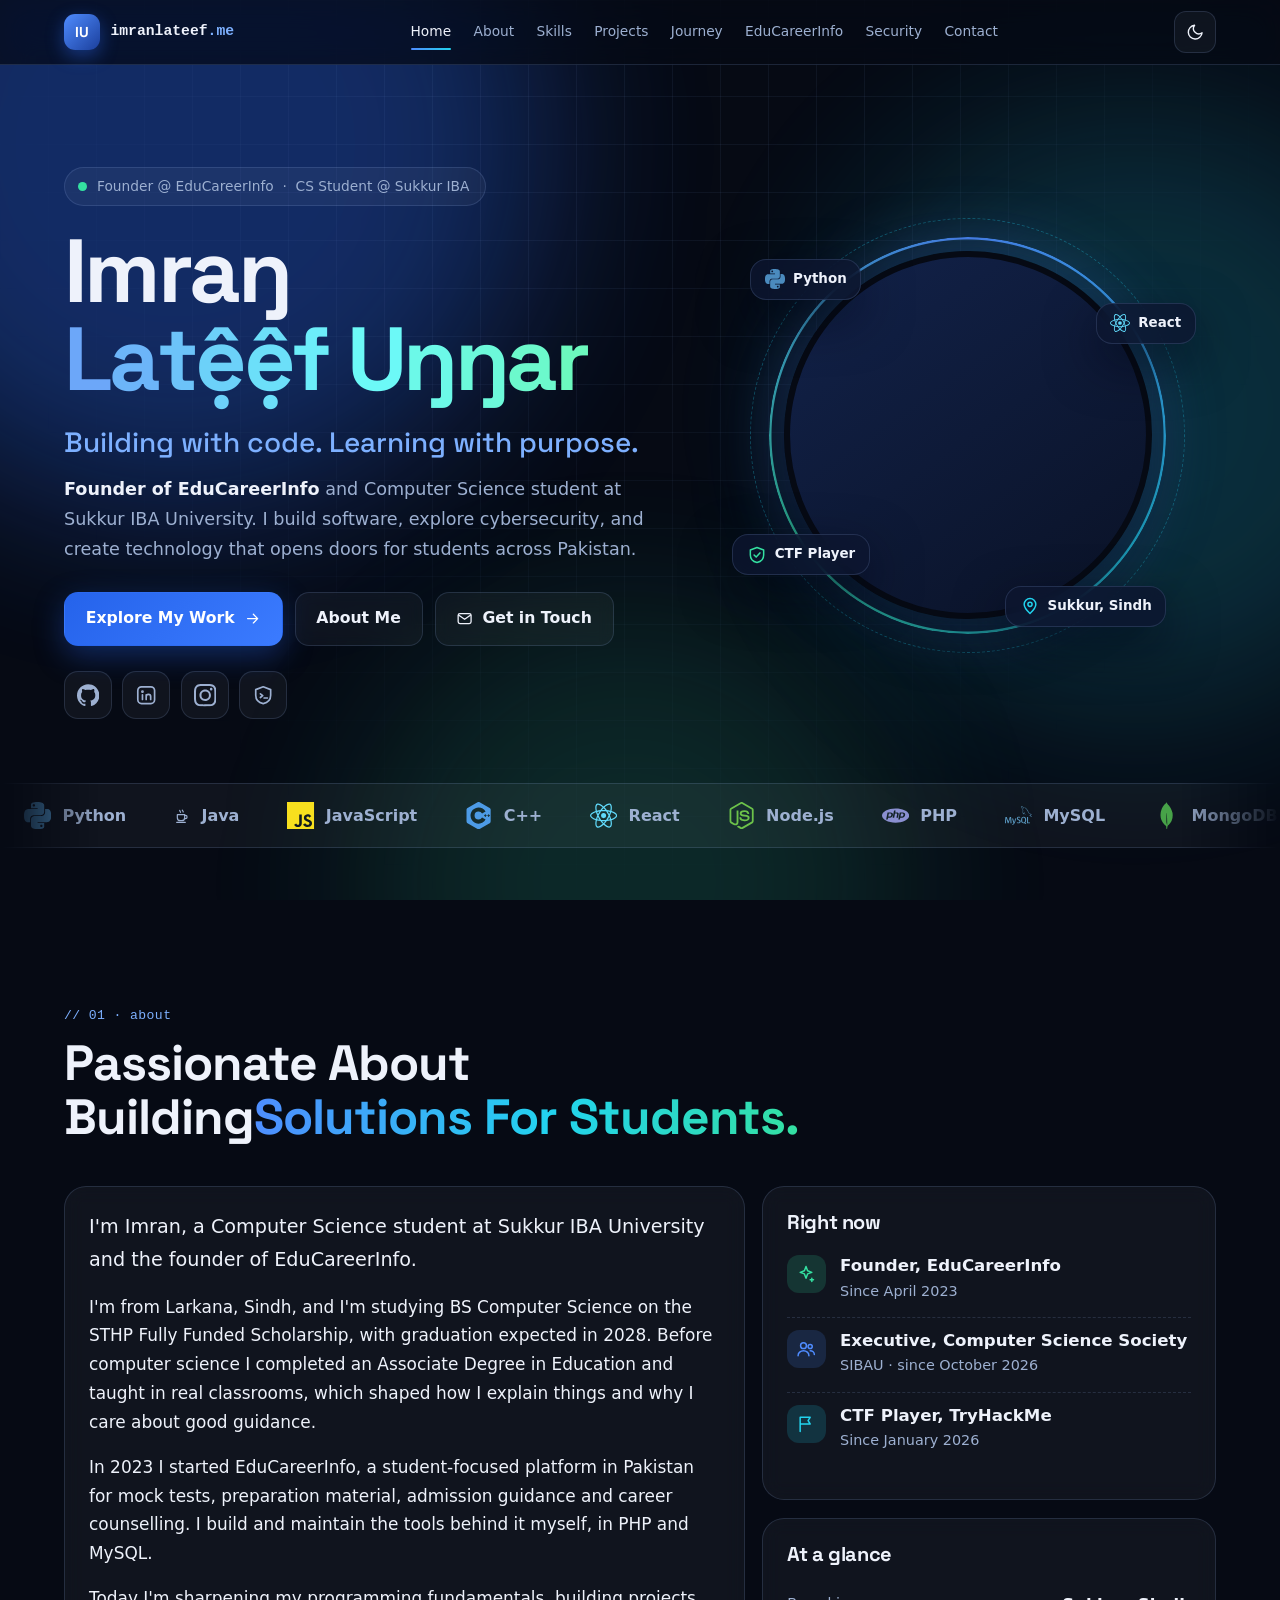
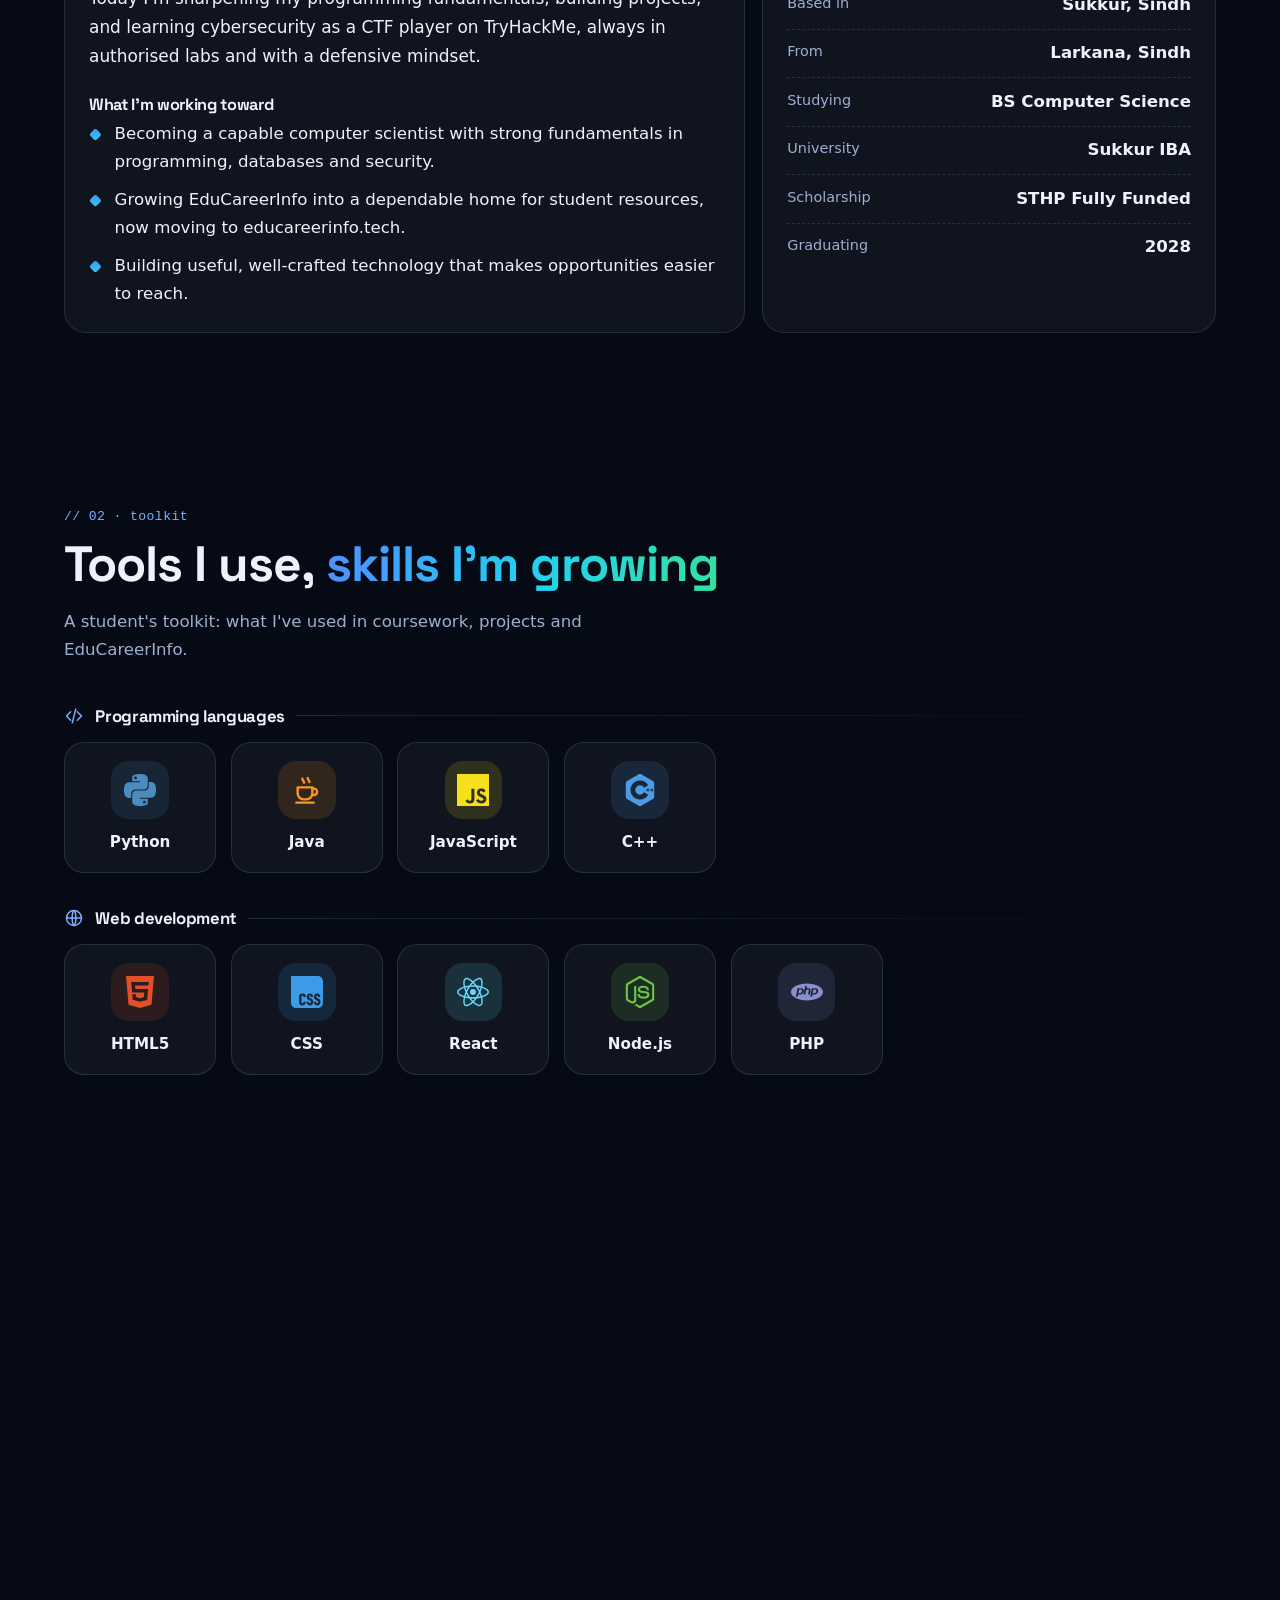
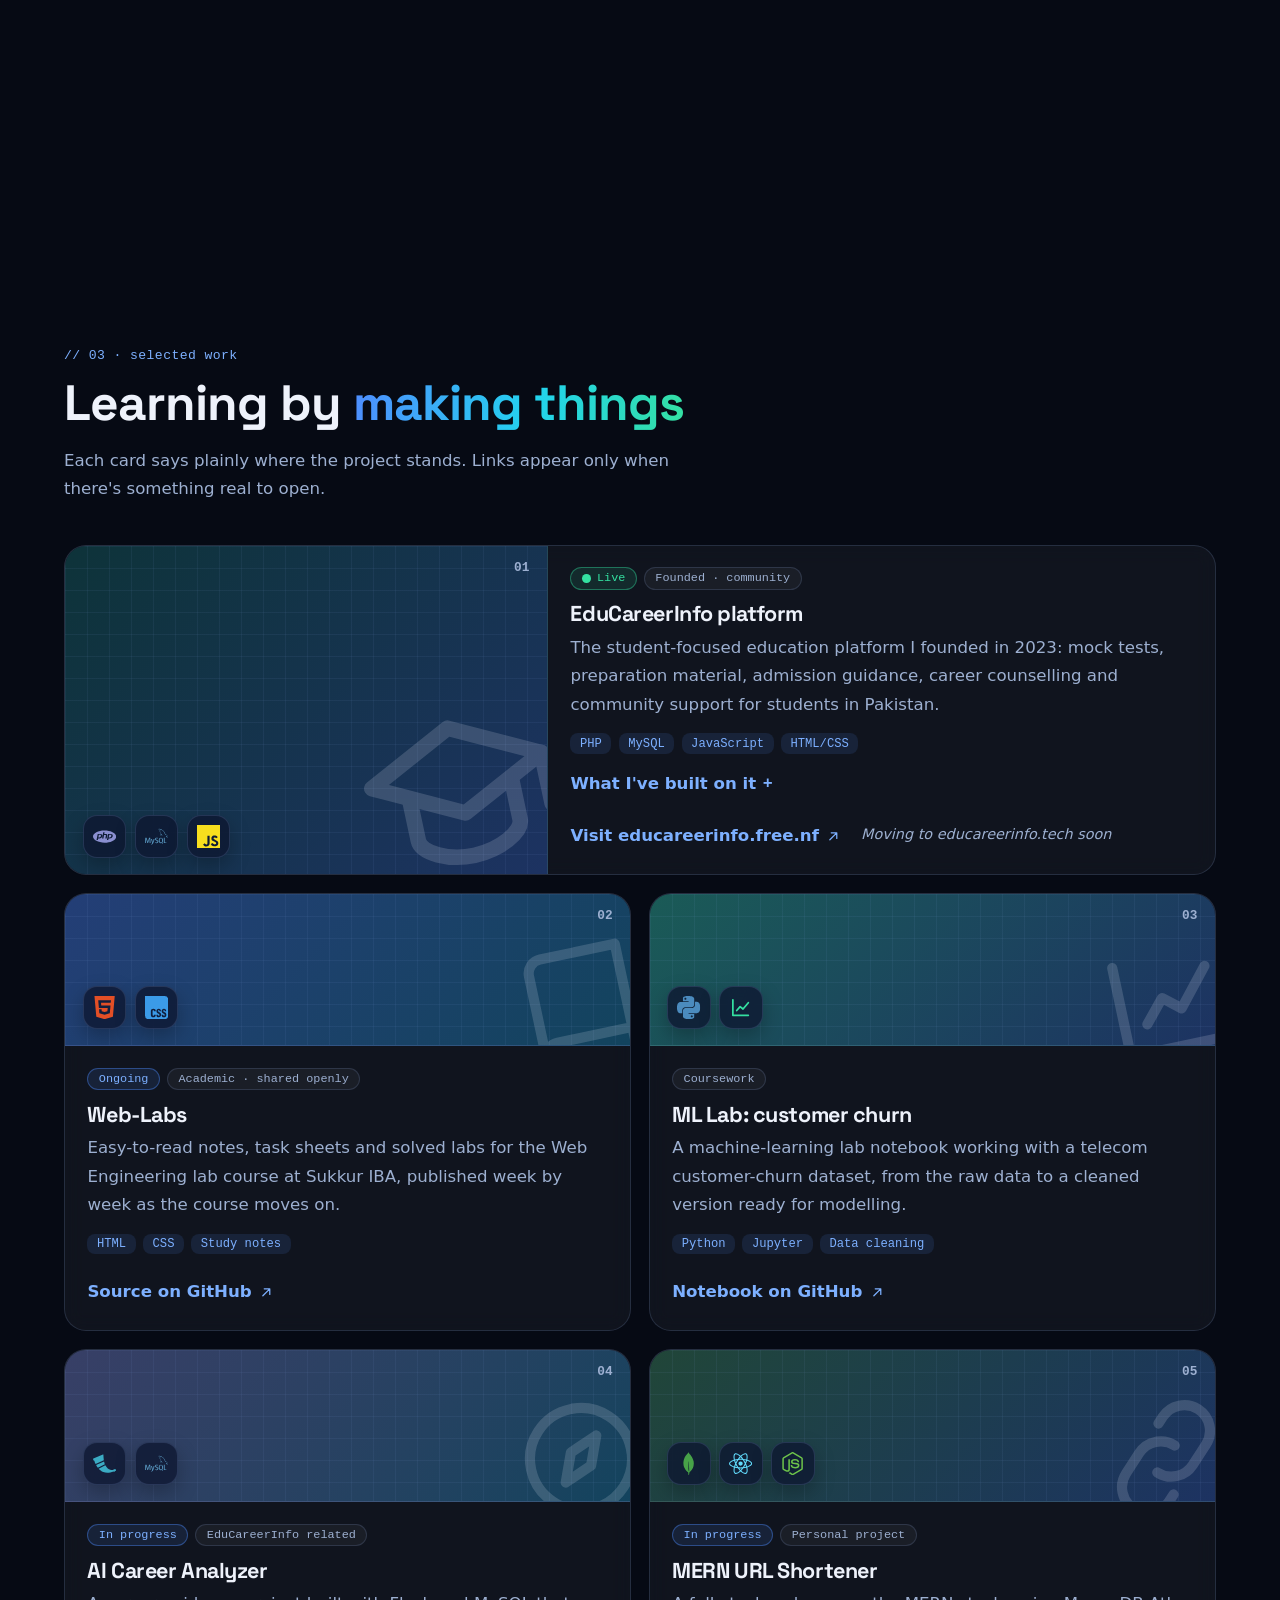
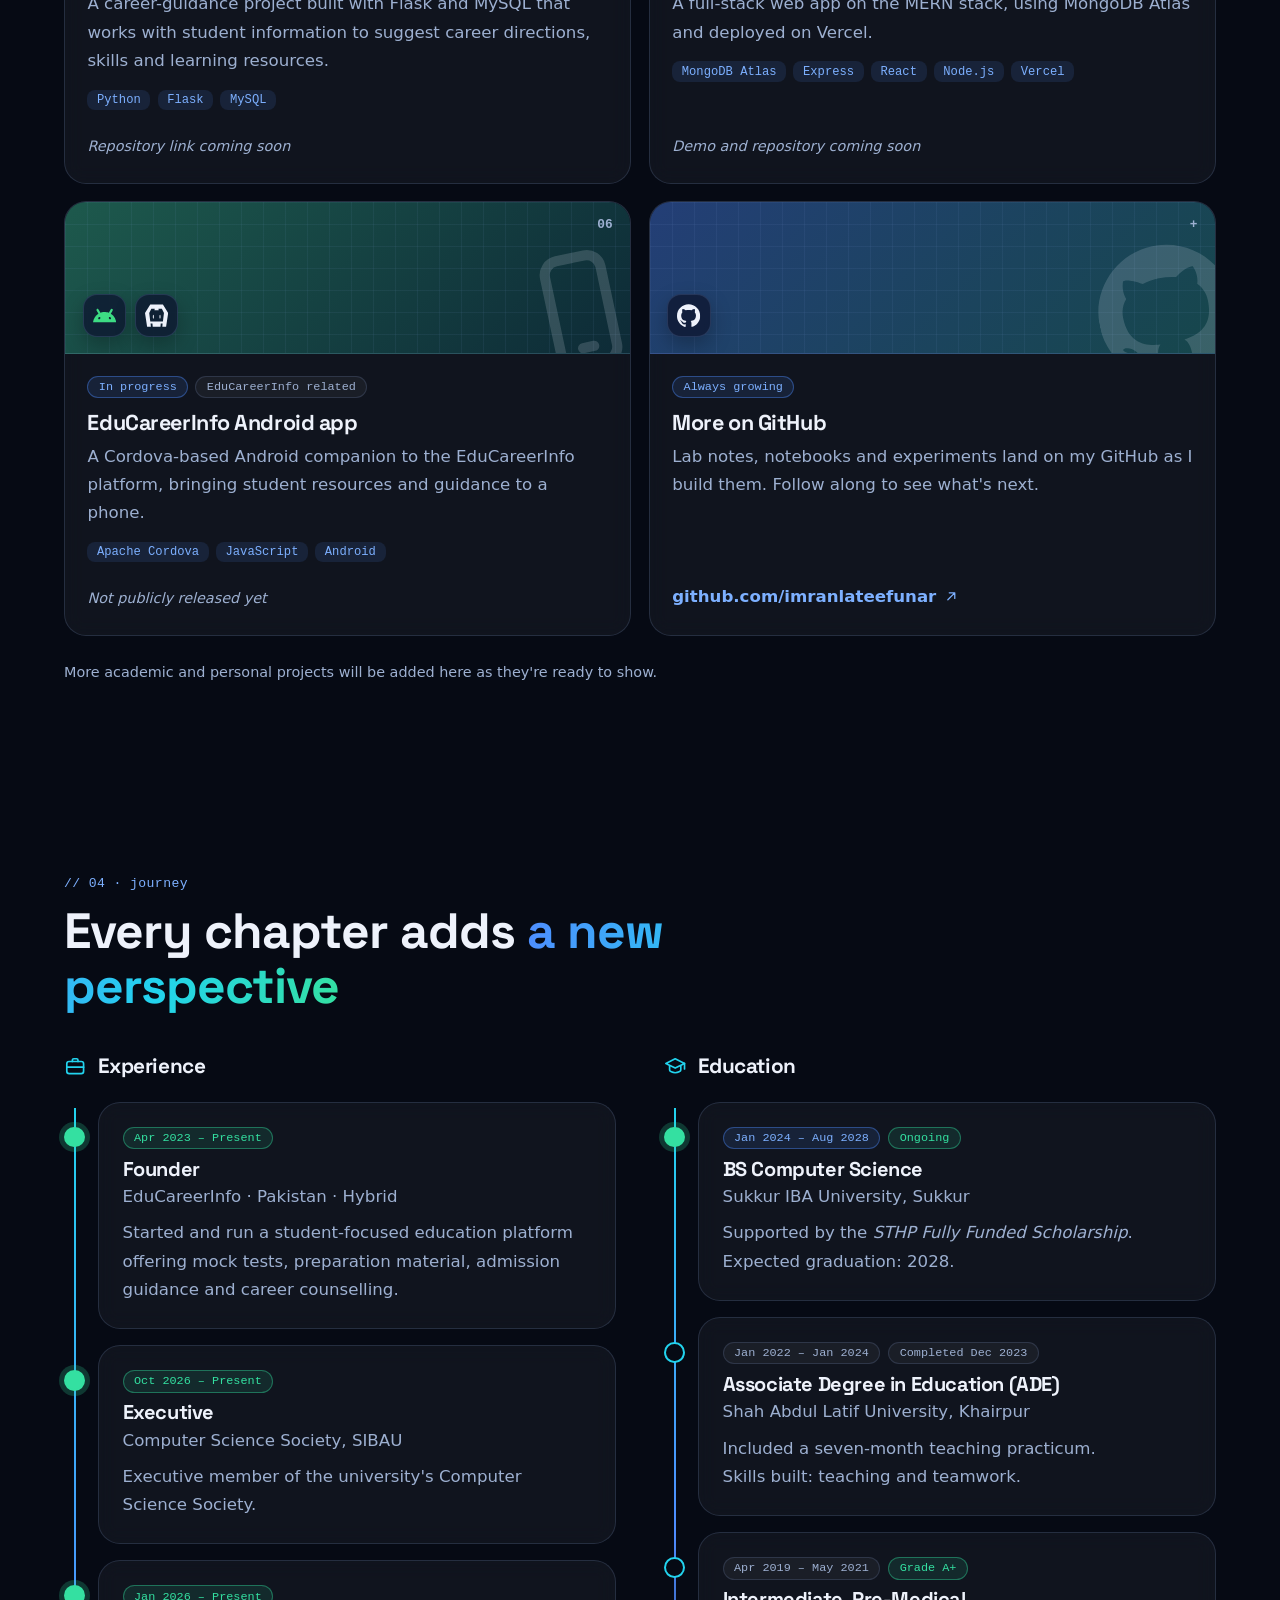
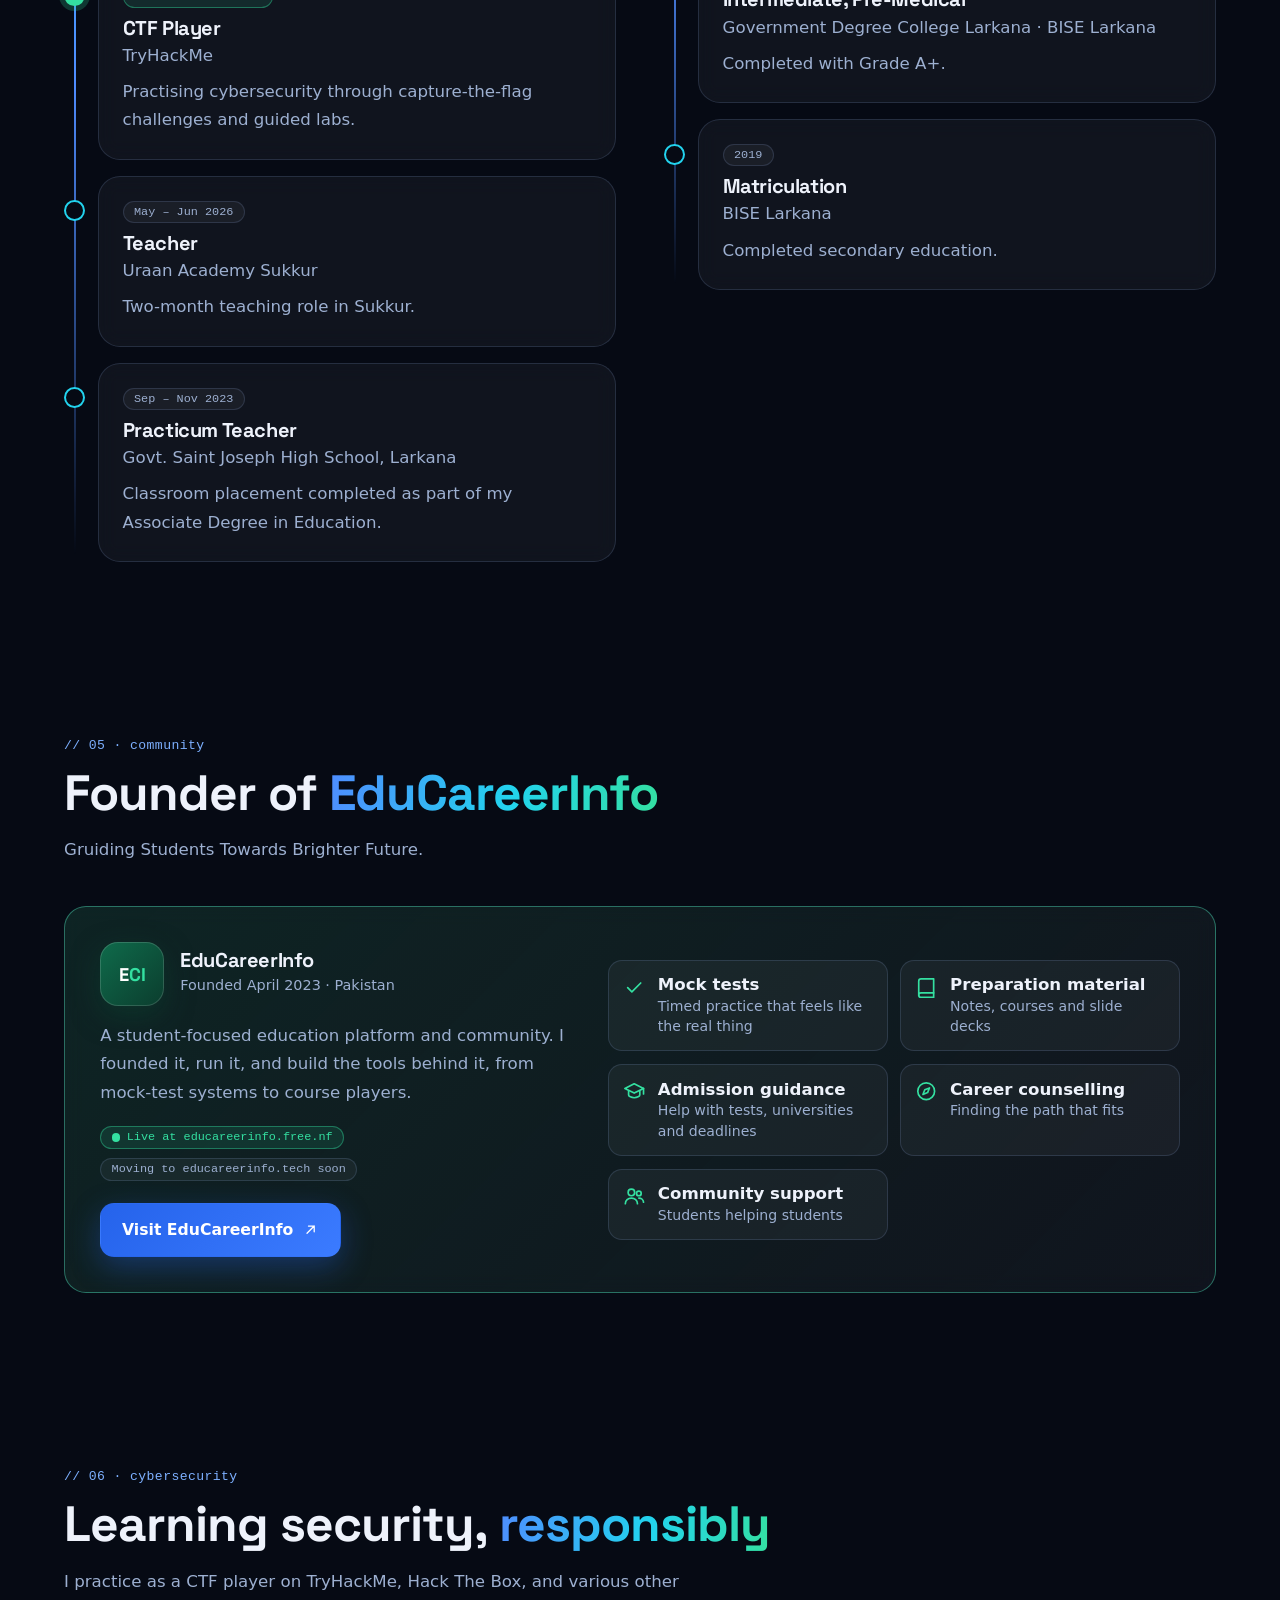
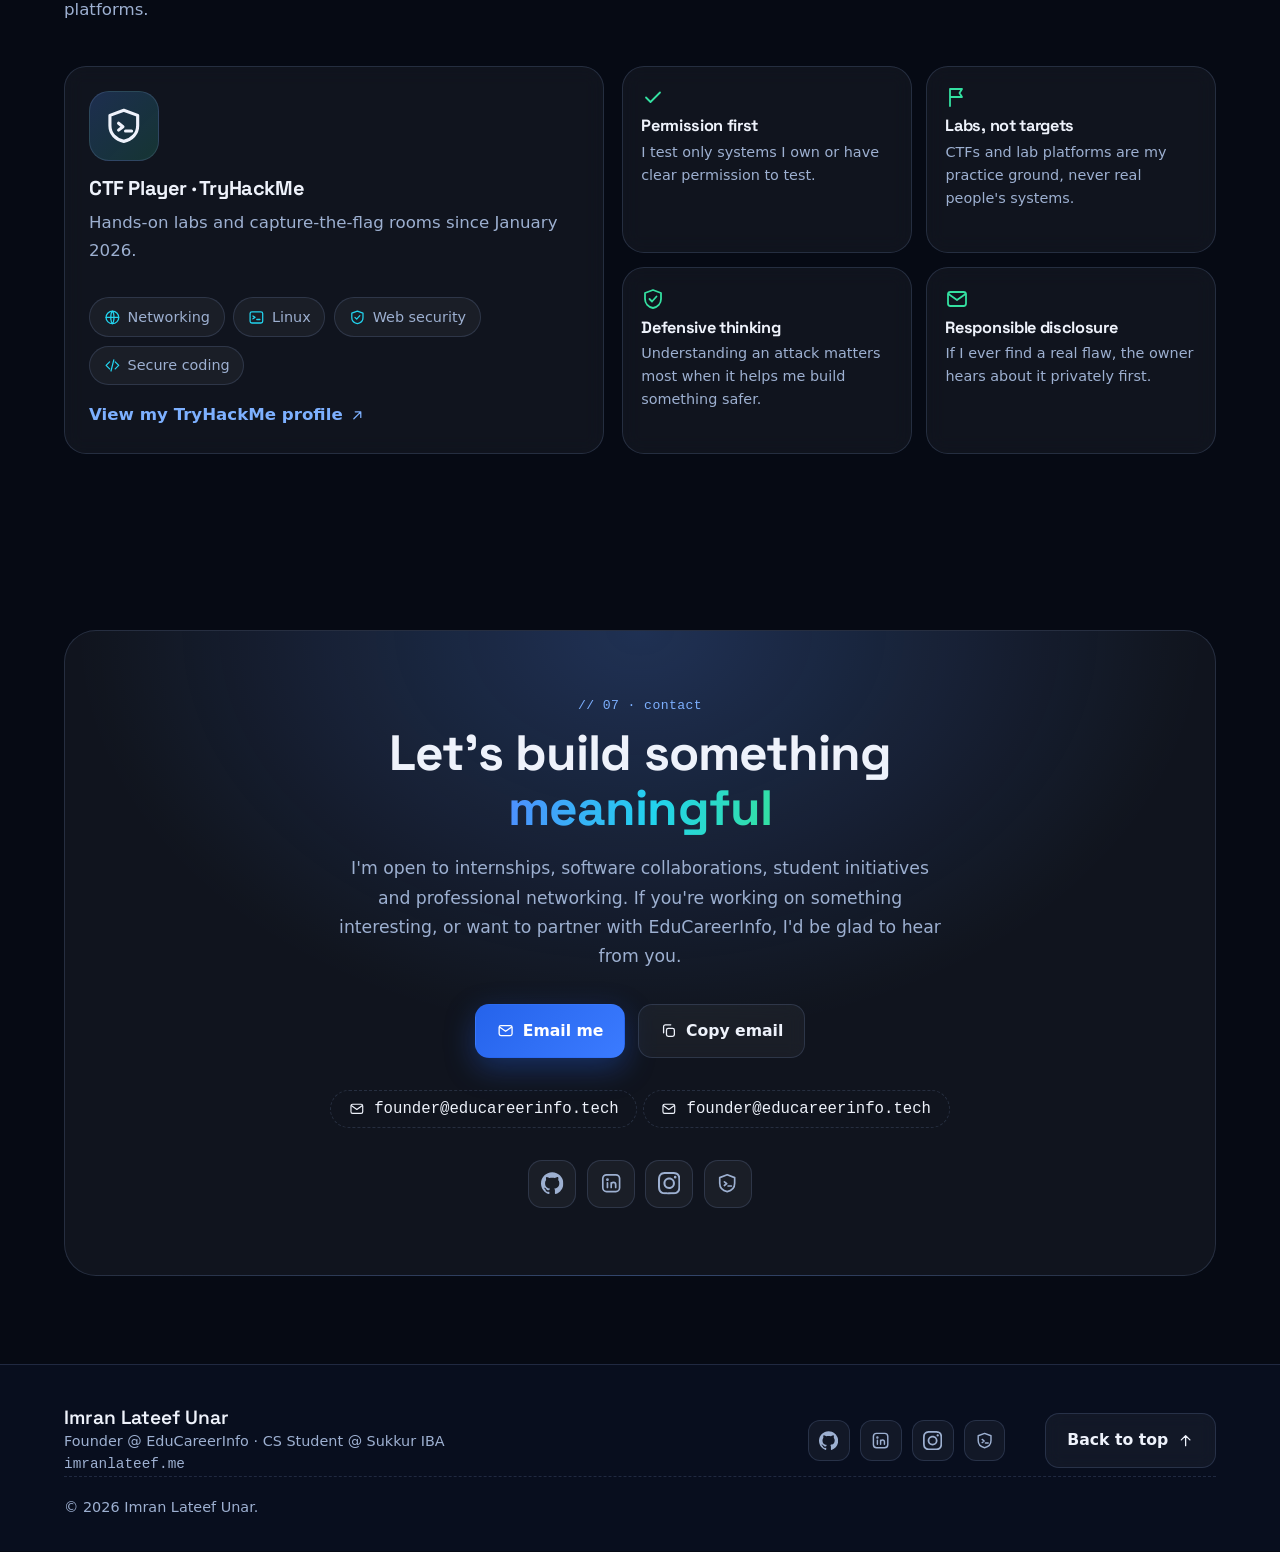
==== index.html @ 64da3dfa "Update index.html" ====
<!doctype html>
<html lang="en" data-theme="dark">
<head>
<meta charset="utf-8">
<meta name="viewport" content="width=device-width, initial-scale=1">
<title>Imran Lateef Unar | Founder of EduCareerInfo &amp; Computer Science Student</title>
<meta name="description" content="Imran Lateef Unar is the founder of EduCareerInfo and a BS Computer Science student at Sukkur IBA University, building software, exploring cybersecurity and creating education technology from Sindh, Pakistan.">
<meta name="author" content="Imran Lateef Unar">
<meta name="theme-color" content="#060a14">
<meta name="color-scheme" content="dark light">
<link rel="canonical" href="https://imranlateef.me/">
<link rel="icon" href="data:image/svg+xml,%3Csvg xmlns='http://www.w3.org/2000/svg' viewBox='0 0 64 64'%3E%3Cdefs%3E%3ClinearGradient id='g' x1='0' y1='0' x2='1' y2='1'%3E%3Cstop offset='0' stop-color='%234f8cff'/%3E%3Cstop offset='1' stop-color='%2316348a'/%3E%3C/linearGradient%3E%3C/defs%3E%3Crect width='64' height='64' rx='15' fill='url(%23g)'/%3E%3Cpath d='M19 16v22a8 8 0 0 0 16 0V16' fill='none' stroke='%23fff' stroke-width='6' stroke-linecap='round' stroke-linejoin='round'/%3E%3Ccircle cx='46' cy='42' r='4' fill='%2334e0a1'/%3E%3C/svg%3E">
<meta property="og:type" content="website">
<meta property="og:site_name" content="Imran Lateef Unar">
<meta property="og:title" content="Imran Lateef Unar | Founder of EduCareerInfo &amp; Computer Science Student">
<meta property="og:description" content="Founder of EduCareerInfo. BS Computer Science student at Sukkur IBA University. Software, cybersecurity and education technology.">
<meta property="og:url" content="https://imranlateef.me/">
<meta name="twitter:card" content="summary">
<meta name="twitter:title" content="Imran Lateef Unar | Founder of EduCareerInfo &amp; CS Student">
<meta name="twitter:description" content="Founder of EduCareerInfo. BS Computer Science student at Sukkur IBA University.">
<script type="application/ld+json">
{
  "@context": "https://schema.org",
  "@type": "Person",
  "name": "Imran Lateef Unar",
  "url": "https://imranlateef.me/",
  "email": "mailto:founder@educareerinfo.tech",
  "jobTitle": "Founder, EduCareerInfo",
  "description": "Founder of EduCareerInfo and BS Computer Science student at Sukkur IBA University.",
  "homeLocation": {"@type": "Place", "address": {"@type": "PostalAddress", "addressLocality": "Larkana", "addressRegion": "Sindh", "addressCountry": "PK"}},
  "workLocation": {"@type": "Place", "address": {"@type": "PostalAddress", "addressLocality": "Sukkur", "addressRegion": "Sindh", "addressCountry": "PK"}},
  "worksFor": {"@type": "Organization", "name": "EduCareerInfo", "url": "https://educareerinfo.free.nf"},
  "affiliation": {"@type": "CollegeOrUniversity", "name": "Sukkur IBA University"},
  "alumniOf": [{"@type": "CollegeOrUniversity", "name": "Shah Abdul Latif University, Khairpur"}],
  "knowsAbout": ["Software development", "Full-stack web development", "Cybersecurity", "Education technology"],
  "sameAs": [
    "https://github.com/imranlateefunar",
    "https://www.linkedin.com/in/imranlateefunar",
    "https://www.instagram.com/imranlateefunar/",
    "https://tryhackme.com/p/imranlateef"
  ]
}
</script>
<script>
(function(){var r=document.documentElement,t='dark';try{var s=localStorage.getItem('theme');if(s==='light'||s==='dark')t=s;}catch(e){}
r.setAttribute('data-theme',t);r.classList.add('js');})();
</script>
<style>
/* space-grotesk-vietnamese-wght-normal */
@font-face {
  font-family: 'Space Grotesk Variable';
  font-style: normal;
  font-display: swap;
  font-weight: 300 700;
  src: url([data-uri]) format('woff2-variations');
  unicode-range: U+0102-0103,U+0110-0111,U+0128-0129,U+0168-0169,U+01A0-01A1,U+01AF-01B0,U+0300-0301,U+0303-0304,U+0308-0309,U+0323,U+0329,U+1EA0-1EF9,U+20AB;
}

/* space-grotesk-latin-ext-wght-normal */
@font-face {
  font-family: 'Space Grotesk Variable';
  font-style: normal;
  font-display: swap;
  font-weight: 300 700;
  src: url([data-uri]) format('woff2-variations');
  unicode-range: U+0100-02BA,U+02BD-02C5,U+02C7-02CC,U+02CE-02D7,U+02DD-02FF,U+0304,U+0308,U+0329,U+1D00-1DBF,U+1E00-1E9F,U+1EF2-1EFF,U+2020,U+20A0-20AB,U+20AD-20C0,U+2113,U+2C60-2C7F,U+A720-A7FF;
}

/* space-grotesk-latin-wght-normal */
@font-face {
  font-family: 'Space Grotesk Variable';
  font-style: normal;
  font-display: swap;
  font-weight: 300 700;
  src: url([data-uri]) format('woff2-variations');
  unicode-range: U+0000-00FF,U+0131,U+0152-0153,U+02BB-02BC,U+02C6,U+02DA,U+02DC,U+0304,U+0308,U+0329,U+2000-206F,U+20AC,U+2122,U+2191,U+2193,U+2212,U+2215,U+FEFF,U+FFFD;
}

/* ==========================================================================
   Imran Lateef Unar · imranlateef.me   (single-file portfolio)
   ========================================================================== */
:root,:root[data-theme="dark"]{
  --bg:#060a14; --bg2:#0a1123; --surface:rgba(255,255,255,.045); --surface-hi:rgba(255,255,255,.08);
  --solid:#0d1630; --line:rgba(150,178,235,.17); --text:#eef2fb; --muted:#9db0d1;
  --blue:#4f8cff; --cyan:#22d3ee; --green:#34e0a1; --accent:#7db0ff; --btn:#2563eb; --btn-hover:#1f55d1;
  --glow-a:rgba(47,111,255,.38); --glow-b:rgba(34,211,238,.20); --glow-c:rgba(52,224,161,.16);
  --grid:rgba(140,170,235,.07); --shadow:0 18px 50px rgba(2,6,20,.55); --nl:70%;
  color-scheme:dark;
}
:root[data-theme="light"]{
  --bg:#f4f7fc; --bg2:#e9eff9; --surface:rgba(255,255,255,.72); --surface-hi:#fff;
  --solid:#fff; --line:rgba(20,50,110,.15); --text:#0b1220; --muted:#46587a;
  --blue:#2563eb; --cyan:#0891b2; --green:#0a7d55; --accent:#1650c8; --btn:#1d5ae0; --btn-hover:#1748b8;
  --glow-a:rgba(47,111,255,.22); --glow-b:rgba(8,145,178,.14); --glow-c:rgba(10,125,85,.12);
  --grid:rgba(30,60,120,.07); --shadow:0 16px 40px rgba(20,40,90,.12); --nl:36%;
  color-scheme:light;
}
*,*::before,*::after{box-sizing:border-box}
html{-webkit-text-size-adjust:100%;scroll-padding-top:5rem}
@media (prefers-reduced-motion:no-preference){html{scroll-behavior:smooth}}
body{margin:0;background:var(--bg);color:var(--text);font-family:system-ui,-apple-system,"Segoe UI",Roboto,"Noto Sans",sans-serif;font-size:1.04rem;line-height:1.7;-webkit-font-smoothing:antialiased;overflow-x:hidden}
h1,h2,h3,h4{font-family:"Space Grotesk Variable","Segoe UI",system-ui,sans-serif;line-height:1.1;letter-spacing:-.02em;margin:0}
p{margin:0 0 1rem}
ul,ol{margin:0;padding:0;list-style:none}
a{color:var(--accent)}
img,svg{display:block;max-width:100%}
button{font:inherit;color:inherit}
:focus-visible{outline:3px solid var(--cyan);outline-offset:3px;border-radius:8px}
::selection{background:var(--btn);color:#fff}
.container{width:min(100% - 2rem,72rem);margin-inline:auto}
.sr-only{position:absolute;width:1px;height:1px;overflow:hidden;clip:rect(0 0 0 0);white-space:nowrap}
.mono{font-family:ui-monospace,"SF Mono",Menlo,Consolas,monospace}
.muted{color:var(--muted)} .small{font-size:.9rem;line-height:1.6}
.skip{position:absolute;left:1rem;top:-4rem;z-index:200;background:var(--btn);color:#fff;padding:.6rem 1rem;border-radius:10px;text-decoration:none;font-weight:600}
.skip:focus{top:1rem}

/* icons */
.bi{width:1em;height:1em;fill:currentColor;flex:none}
.ui{width:1em;height:1em;fill:none;stroke:currentColor;stroke-width:1.8;stroke-linecap:round;stroke-linejoin:round;flex:none}

/* ---------- background ---------- */
.aurora{position:fixed;inset:0;z-index:-2;overflow:hidden;pointer-events:none}
.aurora i{position:absolute;border-radius:50%;filter:blur(90px);opacity:.9;will-change:transform}
.aurora i:nth-child(1){width:46rem;height:46rem;left:-12rem;top:-14rem;background:var(--glow-a);animation:drift1 24s ease-in-out infinite alternate}
.aurora i:nth-child(2){width:38rem;height:38rem;right:-10rem;top:12vh;background:var(--glow-b);animation:drift2 28s ease-in-out infinite alternate}
.aurora i:nth-child(3){width:34rem;height:34rem;left:28vw;bottom:-16rem;background:var(--glow-c);animation:drift3 32s ease-in-out infinite alternate}
.gridbg{position:fixed;inset:0;z-index:-1;pointer-events:none;background:linear-gradient(var(--grid) 1px,transparent 1px) 0 0/48px 48px,linear-gradient(90deg,var(--grid) 1px,transparent 1px) 0 0/48px 48px;-webkit-mask-image:radial-gradient(ellipse at 50% 0%,#000 25%,transparent 75%);mask-image:radial-gradient(ellipse at 50% 0%,#000 25%,transparent 75%)}
.spot{position:fixed;left:0;top:0;width:34rem;height:34rem;margin:-17rem 0 0 -17rem;z-index:-1;pointer-events:none;border-radius:50%;background:radial-gradient(circle,rgba(79,140,255,.16),transparent 62%);transform:translate3d(var(--mx,50vw),var(--my,30vh),0);opacity:0;transition:opacity .4s}
.spot.on{opacity:1}
@keyframes drift1{to{transform:translate(9rem,6rem) scale(1.15)}}
@keyframes drift2{to{transform:translate(-8rem,9rem) scale(.9)}}
@keyframes drift3{to{transform:translate(-6rem,-8rem) scale(1.2)}}
.progress{position:fixed;left:0;top:0;height:3px;width:100%;z-index:120;transform-origin:0 50%;transform:scaleX(0);background:linear-gradient(90deg,var(--blue),var(--cyan),var(--green))}

/* ---------- header ---------- */
.header{position:sticky;top:0;z-index:100;background:color-mix(in srgb,var(--bg) 74%,transparent);-webkit-backdrop-filter:blur(16px) saturate(1.4);backdrop-filter:blur(16px) saturate(1.4);border-bottom:1px solid var(--line)}
.header__in{display:flex;align-items:center;justify-content:space-between;gap:1rem;min-height:4rem}
.brand{display:inline-flex;align-items:center;gap:.65rem;text-decoration:none;color:var(--text);font-weight:600}
.brand__mark{display:grid;place-items:center;width:2.25rem;height:2.25rem;border-radius:11px;color:#fff;font:700 .9rem "Space Grotesk Variable",system-ui,sans-serif;background:linear-gradient(135deg,#4f8cff,#1b3f9c);box-shadow:0 6px 18px rgba(47,111,255,.4)}
.brand__txt{font-size:.92rem}
.brand__txt b{color:var(--accent);font-weight:600}
.nav{position:absolute;inset:4rem 0 auto 0;background:var(--bg);border-bottom:1px solid var(--line);padding:.5rem 1rem 1rem;display:none}
.nav.open{display:block}
.nav ul{display:grid;gap:.15rem}
.nav a{display:flex;align-items:center;gap:.6rem;padding:.7rem .9rem;border-radius:12px;color:var(--muted);text-decoration:none;font-weight:500}
.nav a:hover{color:var(--text);background:var(--surface)}
.nav a[aria-current="true"]{color:var(--text);background:color-mix(in srgb,var(--blue) 16%,transparent);box-shadow:inset 3px 0 0 var(--cyan)}
.hdr-actions{display:flex;gap:.5rem}
.icon-btn{display:grid;place-items:center;width:2.6rem;height:2.6rem;border-radius:12px;border:1px solid var(--line);background:var(--surface);color:var(--text);cursor:pointer;font-size:1.15rem;transition:border-color .2s,transform .2s,background .2s}
.icon-btn:hover{border-color:var(--cyan);background:var(--surface-hi)}
.theme-ico-sun{display:none}
:root[data-theme="light"] .theme-ico-sun{display:block}
:root[data-theme="light"] .theme-ico-moon{display:none}
@media (min-width:66rem){
  .nav-toggle{display:none}
  .nav{position:static;display:block;background:none;border:0;padding:0}
  .nav ul{display:flex;gap:.1rem}
  .nav a{padding:.45rem .65rem;font-size:.86rem;position:relative}
  .nav a[aria-current="true"]{background:none;box-shadow:none}
  .nav a[aria-current="true"]::after{content:"";position:absolute;left:.65rem;right:.65rem;bottom:.05rem;height:2px;border-radius:2px;background:linear-gradient(90deg,var(--blue),var(--cyan))}
}
@media (max-width:30rem){.brand__txt{display:none}}

/* ---------- buttons & bits ---------- */
.btn{display:inline-flex;align-items:center;justify-content:center;gap:.55rem;padding:.8rem 1.3rem;min-height:3rem;border-radius:14px;border:1px solid transparent;font-weight:600;font-size:.98rem;text-decoration:none;cursor:pointer;position:relative;transition:transform .25s,background .25s,border-color .25s,box-shadow .25s}
.btn .ui,.btn .bi{font-size:1.1em}
.btn--primary{background:linear-gradient(135deg,var(--btn),#3b7bff);color:#fff;box-shadow:0 10px 30px rgba(37,99,235,.35)}
.btn--primary:hover{box-shadow:0 14px 38px rgba(37,99,235,.55);transform:translateY(-2px)}
.btn--ghost{background:var(--surface);color:var(--text);border-color:var(--line);-webkit-backdrop-filter:blur(8px);backdrop-filter:blur(8px)}
.btn--ghost:hover{border-color:var(--cyan);transform:translateY(-2px);background:var(--surface-hi)}
.eyebrow{margin:0 0 .8rem;font:500 .82rem ui-monospace,"SF Mono",Menlo,Consolas,monospace;color:var(--accent);letter-spacing:.03em}
.badge{display:inline-flex;align-items:center;gap:.4rem;padding:.2rem .65rem;border-radius:999px;border:1px solid var(--line);font:500 .74rem ui-monospace,Menlo,Consolas,monospace;color:var(--muted);background:var(--surface);white-space:nowrap}
.badge--blue{color:var(--accent);border-color:color-mix(in srgb,var(--blue) 40%,transparent);background:color-mix(in srgb,var(--blue) 12%,transparent)}
.badge--green{color:var(--green);border-color:color-mix(in srgb,var(--green) 40%,transparent);background:color-mix(in srgb,var(--green) 11%,transparent)}
.pulse{width:.55rem;height:.55rem;border-radius:50%;background:var(--green);box-shadow:0 0 0 0 color-mix(in srgb,var(--green) 60%,transparent);animation:pulse 2.2s infinite}
@keyframes pulse{70%{box-shadow:0 0 0 .55rem transparent}100%{box-shadow:0 0 0 0 transparent}}

/* glass card with spotlight */
.card{position:relative;background:var(--surface);border:1px solid var(--line);border-radius:22px;padding:1.5rem;-webkit-backdrop-filter:blur(10px);backdrop-filter:blur(10px);overflow:hidden;transition:border-color .3s,box-shadow .3s,transform .3s}
.card::before{content:"";position:absolute;inset:0;pointer-events:none;opacity:0;transition:opacity .35s;background:radial-gradient(420px circle at var(--px,50%) var(--py,50%),color-mix(in srgb,var(--blue) 20%,transparent),transparent 45%)}
.card:hover::before{opacity:1}
.card:hover{border-color:color-mix(in srgb,var(--blue) 50%,var(--line));box-shadow:var(--shadow)}
.card>*{position:relative}
.h3{font-size:1.25rem;margin-bottom:.6rem}
.h4{font-size:1.02rem;margin-bottom:.35rem}

.grid{display:grid;gap:1.1rem}
@media (min-width:44rem){.g2,.g3,.g4{grid-template-columns:repeat(2,1fr)}}
@media (min-width:66rem){.g3{grid-template-columns:repeat(3,1fr)}.g4{grid-template-columns:repeat(4,1fr)}}

/* ---------- sections ---------- */
.section{padding-block:clamp(3.2rem,7vw,5.5rem)}
.sec-head{max-width:46rem;margin-bottom:2.6rem}
.sec-title{font-size:clamp(2rem,4.6vw,3.1rem)}
.sec-title em{font-style:normal;background:linear-gradient(100deg,var(--blue),var(--cyan) 55%,var(--green));-webkit-background-clip:text;background-clip:text;color:transparent}
.sec-intro{margin-top:1rem;color:var(--muted);max-width:40rem}

/* reveal */
@media (prefers-reduced-motion:no-preference){
  .js .reveal{opacity:0;transform:translateY(22px);transition:opacity .8s cubic-bezier(.2,.7,.2,1) var(--d,0s),transform .8s cubic-bezier(.2,.7,.2,1) var(--d,0s)}
  .js .reveal.in{opacity:1;transform:none}
}

/* ---------- hero ---------- */
.hero{padding-block:clamp(3rem,8vw,6.5rem) clamp(2.5rem,6vw,4.5rem);position:relative;overflow-x:clip}
.hero__grid{display:grid;gap:3rem;align-items:center}
@media (min-width:62rem){.hero__grid{grid-template-columns:1.1fr .9fr;gap:3rem}}
.hero__tag{display:inline-flex;align-items:center;gap:.65rem;padding:.4rem .95rem .4rem .8rem;border-radius:999px;border:1px solid var(--line);background:var(--surface);font-size:.86rem;color:var(--muted);margin-bottom:1.4rem}
.name{font-size:clamp(2.9rem,9.2vw,5.6rem);line-height:.98;letter-spacing:-.04em;font-weight:700}
.name .l1{display:block;color:var(--text)}
.name .l2{display:block}
.name .w{display:inline-block;white-space:nowrap}
.name .ch{display:inline-block}
.name .l2 .ch{color:hsl(var(--h) 92% var(--nl))}
.js .name .ch{opacity:0;transform:translateY(.55em) rotate(4deg);filter:blur(8px);animation:chIn .9s cubic-bezier(.2,.8,.2,1) forwards;animation-delay:calc(var(--i)*55ms + .15s)}
@keyframes chIn{to{opacity:1;transform:none;filter:none}}
.hero__head{margin:1.3rem 0 .9rem;font:500 clamp(1.25rem,2.8vw,1.75rem) "Space Grotesk Variable",system-ui,sans-serif;color:var(--accent)}
.hero__intro{max-width:37rem;font-size:1.1rem;color:var(--muted)}
.hero__intro b{color:var(--text);font-weight:600}
.cta{display:flex;flex-wrap:wrap;gap:.75rem;margin:1.7rem 0 1.6rem}
.socials{display:flex;flex-wrap:wrap;gap:.65rem}
.soc{--c:var(--text);display:grid;place-items:center;width:3rem;height:3rem;border-radius:14px;border:1px solid var(--line);background:var(--surface);color:var(--muted);font-size:1.4rem;text-decoration:none;position:relative;transition:transform .3s cubic-bezier(.2,.8,.2,1),color .25s,border-color .25s,background .25s,box-shadow .25s}
.soc:hover{color:var(--c);border-color:var(--c);transform:translateY(-5px) scale(1.06);background:color-mix(in srgb,var(--c) 12%,transparent);box-shadow:0 12px 26px color-mix(in srgb,var(--c) 28%,transparent)}
.soc::after{content:attr(data-tip);position:absolute;bottom:-2rem;left:50%;transform:translate(-50%,4px);padding:.15rem .55rem;border-radius:7px;background:var(--solid);border:1px solid var(--line);font:500 .72rem ui-monospace,Menlo,monospace;color:var(--text);opacity:0;pointer-events:none;transition:.2s;white-space:nowrap}
.soc:hover::after,.soc:focus-visible::after{opacity:1;transform:translate(-50%,0)}

/* portrait */
.portrait{position:relative;width:min(23rem,78vw);aspect-ratio:1;margin:1rem auto 2rem}
.portrait__ring{position:absolute;inset:-.9rem;border-radius:50%;background:conic-gradient(from 0deg,var(--blue),var(--cyan),var(--green),var(--blue));-webkit-mask:radial-gradient(farthest-side,transparent calc(100% - 3px),#000 calc(100% - 2px));mask:radial-gradient(farthest-side,transparent calc(100% - 3px),#000 calc(100% - 2px));animation:spin 12s linear infinite;opacity:.9}
.portrait__ring--2{inset:-2.1rem;background:none;border:1.5px dashed color-mix(in srgb,var(--cyan) 45%,transparent);-webkit-mask:none;mask:none;animation-duration:40s;animation-direction:reverse;opacity:.7}
@keyframes spin{to{transform:rotate(360deg)}}
.portrait__photo{position:absolute;inset:0;border-radius:50%;overflow:hidden;border:6px solid var(--bg);background:linear-gradient(145deg,#12224a,#0a1226);box-shadow:var(--shadow),0 0 70px color-mix(in srgb,var(--blue) 35%,transparent)}
.portrait__photo img,.portrait__photo svg.mono-art{width:100%;height:100%;object-fit:cover}
.float{position:absolute;display:inline-flex;align-items:center;gap:.5rem;padding:.5rem .85rem;border-radius:16px;border:1px solid var(--line);background:color-mix(in srgb,var(--solid) 80%,transparent);-webkit-backdrop-filter:blur(12px);backdrop-filter:blur(12px);box-shadow:var(--shadow);font-size:.84rem;font-weight:600;animation:bob 6s ease-in-out infinite;animation-delay:var(--bd,0s);white-space:nowrap}
.float .bi,.float .ui{font-size:1.25rem}
.float--a{top:2%;left:-9%}.float--b{top:14%;right:-12%;--bd:-2s}.float--c{bottom:12%;left:-14%;--bd:-4s}.float--d{bottom:-2%;right:-4%;--bd:-1s}
@keyframes bob{50%{transform:translateY(-12px)}}
@media (max-width:28rem){.float--a{left:-3%}.float--b{right:-4%}.float--c{left:-5%}.float--d{right:0}}

/* marquee */
.marquee{margin-top:clamp(2.5rem,6vw,4rem);overflow:hidden;border-block:1px solid var(--line);background:var(--surface);-webkit-mask-image:linear-gradient(90deg,transparent,#000 8%,#000 92%,transparent);mask-image:linear-gradient(90deg,transparent,#000 8%,#000 92%,transparent)}
.marquee__track{display:flex;gap:3rem;width:max-content;padding:1.1rem 1.5rem;animation:slide 40s linear infinite}
.marquee:hover .marquee__track{animation-play-state:paused}
.marquee__item{display:inline-flex;align-items:center;gap:.7rem;color:var(--muted);font-weight:600;font-size:1rem;white-space:nowrap}
.marquee__item .bi{font-size:1.7rem;color:var(--c)}
@keyframes slide{to{transform:translateX(-50%)}}

/* ---------- about ---------- */
.about{display:grid;gap:1.1rem}
@media (min-width:62rem){.about{grid-template-columns:1.5fr 1fr;grid-auto-flow:dense}.about .story{grid-row:span 2}}
.story p{font-size:1.06rem}
.story p:first-of-type{font-size:1.2rem;color:var(--text)}
.ticks{display:grid;gap:.6rem}
.ticks li{position:relative;padding-left:1.6rem}
.ticks li::before{content:"";position:absolute;left:.1rem;top:.62em;width:.55rem;height:.55rem;border-radius:2px;background:linear-gradient(135deg,var(--blue),var(--cyan));transform:rotate(45deg)}
.now li{display:flex;gap:.9rem;align-items:flex-start;padding:.75rem 0;border-bottom:1px dashed var(--line)}
.now li:last-child{border-bottom:0;padding-bottom:0}
.now .ico{display:grid;place-items:center;width:2.4rem;height:2.4rem;border-radius:12px;font-size:1.25rem;background:color-mix(in srgb,var(--c,var(--blue)) 16%,transparent);color:var(--c,var(--accent));flex:none}
.now b{display:block;line-height:1.3}
.facts{display:grid;gap:0}
.facts div{display:flex;justify-content:space-between;gap:1rem;padding:.6rem 0;border-bottom:1px dashed var(--line)}
.facts div:last-child{border-bottom:0}
.facts dt{color:var(--muted);font-size:.9rem}.facts dd{margin:0;font-weight:600;text-align:right}

/* ---------- skills ---------- */
.skillgroup+.skillgroup{margin-top:2.2rem}
.skillgroup__title{display:flex;align-items:center;gap:.7rem;margin-bottom:1rem;font-size:1.05rem}
.skillgroup__title::after{content:"";flex:1;height:1px;background:linear-gradient(90deg,var(--line),transparent)}
.skillgroup__title .ui{font-size:1.25rem;color:var(--accent)}
.tiles{display:grid;grid-template-columns:repeat(auto-fill,minmax(8.4rem,1fr));gap:.9rem}
.tile{--c:var(--text);display:flex;flex-direction:column;align-items:center;gap:.7rem;padding:1.15rem .6rem 1rem;border-radius:20px;border:1px solid var(--line);background:var(--surface);text-align:center;font-weight:600;font-size:.95rem;position:relative;overflow:hidden;transition:transform .3s cubic-bezier(.2,.8,.2,1),border-color .3s,box-shadow .3s}
.tile::before{content:"";position:absolute;inset:0;background:radial-gradient(circle at 50% 0%,color-mix(in srgb,var(--c) 22%,transparent),transparent 65%);opacity:0;transition:opacity .3s}
.tile:hover{transform:translateY(-6px);border-color:color-mix(in srgb,var(--c) 60%,transparent);box-shadow:0 16px 34px color-mix(in srgb,var(--c) 22%,transparent)}
.tile:hover::before{opacity:1}
.tile__ic{position:relative;display:grid;place-items:center;width:3.6rem;height:3.6rem;border-radius:18px;background:color-mix(in srgb,var(--c) 14%,transparent);color:var(--c);font-size:2rem;transition:transform .4s cubic-bezier(.2,.8,.2,1)}
.tile:hover .tile__ic{transform:scale(1.14) rotate(-6deg)}
.tile span{position:relative}
:root[data-theme="light"] .tile{--c:var(--cl,var(--c))}
:root[data-theme="light"] .marquee__item .bi{color:var(--cl,var(--c))}
.note{margin-top:1.6rem}

/* ---------- projects ---------- */
.project{padding:0;display:flex;flex-direction:column;transform-style:preserve-3d;transform:perspective(900px) rotateX(var(--rx,0deg)) rotateY(var(--ry,0deg));transition:transform .25s ease-out,border-color .3s,box-shadow .3s}
.project.is-tilting{transition:transform .08s linear,border-color .3s,box-shadow .3s}
.pv{position:relative;height:9.5rem;overflow:hidden;border-bottom:1px solid var(--line);background:linear-gradient(135deg,color-mix(in srgb,var(--g1) 34%,var(--solid)),color-mix(in srgb,var(--g2) 24%,var(--solid)))}
.pv::after{content:"";position:absolute;inset:0;background:linear-gradient(var(--grid) 1px,transparent 1px) 0 0/22px 22px,linear-gradient(90deg,var(--grid) 1px,transparent 1px) 0 0/22px 22px}
.pv__big{position:absolute;right:-1.2rem;bottom:-1.6rem;font-size:8.5rem;opacity:.16;color:var(--text);transform:rotate(-12deg);z-index:1}
.pv__chips{position:absolute;left:1.1rem;bottom:1rem;display:flex;gap:.55rem;z-index:2}
.pv__chip{display:grid;place-items:center;width:2.7rem;height:2.7rem;border-radius:14px;background:color-mix(in srgb,var(--solid) 78%,transparent);border:1px solid var(--line);font-size:1.45rem;color:var(--c,var(--text));-webkit-backdrop-filter:blur(8px);backdrop-filter:blur(8px);box-shadow:0 8px 20px rgba(0,0,0,.25);transition:transform .35s cubic-bezier(.2,.8,.2,1)}
.project:hover .pv__chip{transform:translateY(-5px)}
.project:hover .pv__chip:nth-child(2){transition-delay:.05s}.project:hover .pv__chip:nth-child(3){transition-delay:.1s}
.pv__no{position:absolute;right:1.1rem;top:.9rem;z-index:2;font:600 .8rem ui-monospace,Menlo,monospace;color:var(--muted)}
.project__body{padding:1.35rem 1.4rem 1.5rem;display:flex;flex-direction:column;flex:1}
.project__meta{display:flex;flex-wrap:wrap;gap:.45rem;margin-bottom:.8rem}
.project h3{font-size:1.35rem;margin-bottom:.5rem}
.project p{color:var(--muted);margin-bottom:.9rem}
.tags{display:flex;flex-wrap:wrap;gap:.45rem;margin-bottom:1rem}
.tag{display:inline-flex;align-items:center;gap:.4rem;padding:.2rem .6rem;border-radius:8px;background:color-mix(in srgb,var(--blue) 12%,transparent);color:var(--accent);font:500 .76rem ui-monospace,Menlo,monospace}
.links{display:flex;flex-wrap:wrap;gap:1.2rem;margin-top:auto;padding-top:.5rem}
.link{display:inline-flex;align-items:center;gap:.4rem;font-weight:600;text-decoration:none;color:var(--accent);position:relative}
.link::after{content:"";position:absolute;left:0;right:0;bottom:-3px;height:2px;border-radius:2px;background:currentColor;transform:scaleX(0);transform-origin:left;transition:transform .3s}
.link:hover::after{transform:scaleX(1)}
.link .ui{transition:transform .25s}.link:hover .ui{transform:translate(2px,-2px)}
.soon{color:var(--muted);font-size:.9rem;font-style:italic}
details.more{margin:0 0 1rem}
details.more summary{cursor:pointer;font-weight:600;color:var(--accent);list-style:none;display:inline-flex;align-items:center;gap:.4rem}
details.more summary::-webkit-details-marker{display:none}
details.more summary::after{content:"+";font-family:ui-monospace,monospace;transition:transform .25s}
details.more[open] summary::after{content:"–"}
details.more .ticks{margin-top:.8rem;color:var(--muted)}
.feature{grid-column:1/-1}
@media (min-width:62rem){.feature{flex-direction:row}.feature .pv{height:auto;min-height:100%;width:42%;border-bottom:0;border-right:1px solid var(--line)}.feature .pv__big{font-size:13rem}.feature .project__body{width:58%}}

/* ---------- journey ---------- */
.cols{display:grid;gap:2.2rem}
@media (min-width:62rem){.cols{grid-template-columns:1fr 1fr;gap:3rem}}
.col-title{display:flex;align-items:center;gap:.7rem;margin-bottom:1.5rem;font-size:1.3rem}
.col-title .ui{font-size:1.4rem;color:var(--cyan)}
.tl{position:relative;display:grid;gap:1rem;padding-left:2.1rem}
.tl::before{content:"";position:absolute;left:.62rem;top:.4rem;bottom:.4rem;width:2px;background:linear-gradient(var(--cyan),var(--blue) 55%,transparent);transform-origin:top;transform:scaleY(1)}
.js .tl::before{transform:scaleY(0);transition:transform 1.6s cubic-bezier(.3,.7,.2,1)}
.js .tl.in::before{transform:scaleY(1)}
.tl__item{position:relative}
.tl__dot{position:absolute;left:-2.1rem;top:1.55rem;width:1.3rem;height:1.3rem;border-radius:50%;background:var(--bg);border:2px solid var(--cyan);display:grid;place-items:center}
.tl__item.now-item .tl__dot{border-color:var(--green);background:var(--green);box-shadow:0 0 0 5px color-mix(in srgb,var(--green) 22%,transparent)}
.tl__top{display:flex;flex-wrap:wrap;gap:.5rem;align-items:center;margin-bottom:.55rem}
.tl__org{color:var(--muted);font-weight:500;margin-bottom:.5rem}
.tl__item p:last-child{margin-bottom:0}

/* ---------- community ---------- */
.edu{display:grid;gap:1.4rem;align-items:center;border-color:color-mix(in srgb,var(--green) 35%,var(--line));background:linear-gradient(135deg,color-mix(in srgb,#0b3d2e 40%,var(--surface)),var(--surface))}
@media (min-width:62rem){.edu{grid-template-columns:.9fr 1.1fr;gap:2.5rem;padding:2.2rem}}
.edu__logo{display:flex;align-items:center;gap:1rem;margin-bottom:1rem}
.edu__mark{display:grid;place-items:center;width:4rem;height:4rem;border-radius:18px;color:#fff;font:700 1.15rem "Space Grotesk Variable",system-ui,sans-serif;background:linear-gradient(135deg,#0f6b4b,#0b3d2e);box-shadow:0 10px 28px rgba(11,61,46,.6),inset 0 0 0 1px rgba(255,255,255,.15)}
.edu__mark b{color:var(--green)}
.offer{display:grid;gap:.8rem}
@media (min-width:36rem){.offer{grid-template-columns:1fr 1fr}}
.offer li{display:flex;gap:.8rem;align-items:flex-start;padding:.85rem;border-radius:14px;border:1px solid var(--line);background:var(--surface);transition:transform .3s,border-color .3s}
.offer li:hover{transform:translateY(-3px);border-color:color-mix(in srgb,var(--green) 55%,transparent)}
.offer .ui{font-size:1.4rem;color:var(--green);margin-top:.1rem}
.offer b{display:block;line-height:1.3}
.offer span{font-size:.88rem;color:var(--muted);line-height:1.45;display:block}
.status-line{display:flex;flex-wrap:wrap;gap:.6rem;align-items:center;margin:1.2rem 0 1.4rem}

/* ---------- security ---------- */
.sec{display:grid;gap:1.1rem}
@media (min-width:62rem){.sec{grid-template-columns:1fr 1.1fr}}
.thm{display:flex;flex-direction:column;gap:1rem;justify-content:space-between}
.thm__ic{display:grid;place-items:center;width:4.4rem;height:4.4rem;border-radius:20px;font-size:2.6rem;color:var(--text);background:linear-gradient(135deg,color-mix(in srgb,var(--blue) 22%,transparent),color-mix(in srgb,var(--green) 16%,transparent));border:1px solid var(--line)}
.chipset{display:flex;flex-wrap:wrap;gap:.55rem}
.chip{display:inline-flex;align-items:center;gap:.45rem;padding:.4rem .85rem;border-radius:999px;border:1px solid var(--line);background:var(--surface);font-size:.9rem;color:var(--muted);transition:.25s}
.chip:hover{color:var(--text);border-color:var(--cyan);transform:translateY(-2px)}
.chip .ui{color:var(--cyan);font-size:1.05rem}
.princ{display:grid;gap:.9rem}
@media (min-width:36rem){.princ{grid-template-columns:1fr 1fr}}
.princ .card{padding:1.15rem}
.princ .ui{font-size:1.5rem;color:var(--green);margin-bottom:.5rem}

/* ---------- contact ---------- */
.contact{text-align:center;padding:clamp(2.2rem,6vw,4.2rem) 1.4rem;border-radius:32px;background:radial-gradient(70% 90% at 50% 0%,color-mix(in srgb,var(--blue) 24%,transparent),transparent 70%),var(--surface);border:1px solid var(--line);position:relative;overflow:hidden}
.contact .sec-title{max-width:40rem;margin-inline:auto}
.contact__text{max-width:38rem;margin:1.2rem auto 2rem;color:var(--muted);font-size:1.08rem}
.contact__cta{display:flex;flex-wrap:wrap;gap:.8rem;justify-content:center;margin-bottom:2rem}
.contact__mail{display:inline-flex;align-items:center;gap:.6rem;margin-bottom:2rem;padding:.55rem 1.1rem;border-radius:999px;border:1px dashed var(--line);font:500 .98rem ui-monospace,Menlo,monospace;color:var(--text)}
.contact .socials{justify-content:center}
.toast{position:fixed;left:50%;bottom:1.6rem;transform:translate(-50%,20px);opacity:0;pointer-events:none;z-index:150;padding:.7rem 1.1rem;border-radius:14px;background:var(--solid);border:1px solid var(--green);color:var(--text);box-shadow:var(--shadow);font-weight:600;font-size:.92rem;display:flex;gap:.5rem;align-items:center;transition:.35s}
.toast.show{opacity:1;transform:translate(-50%,0)}
.toast .ui{color:var(--green)}

/* ---------- footer ---------- */
.footer{border-top:1px solid var(--line);background:color-mix(in srgb,var(--bg2) 70%,transparent);padding-block:2.5rem 2rem}
.footer__in{display:grid;gap:1.5rem;align-items:center}
@media (min-width:52rem){.footer__in{grid-template-columns:1fr auto auto;gap:2.5rem}}
.footer__name{font:600 1.2rem "Space Grotesk Variable",system-ui,sans-serif;margin:0 0 .2rem}
.footer p{margin-block:0}
.footer .socials .soc{width:2.6rem;height:2.6rem;font-size:1.2rem;border-radius:12px}
.legal{margin-top:1.8rem;padding-top:1.2rem;border-top:1px dashed var(--line)}

/* ---------- motion safety ---------- */
@media (prefers-reduced-motion:reduce){
  *,*::before,*::after{animation-duration:.001ms!important;animation-iteration-count:1!important;transition-duration:.001ms!important}
  .marquee__track{animation:none;flex-wrap:wrap;width:auto;justify-content:center}
  .marquee__track [aria-hidden="true"]{display:none}
  .js .name .ch{opacity:1;transform:none;filter:none}
  .portrait__ring,.portrait__ring--2{inset:-2.1rem;background:none;border:1.5px dashed color-mix(in srgb,var(--cyan) 45%,transparent);-webkit-mask:none;mask:none;animation-duration:40s;animation-direction:reverse;opacity:.7}
}
@media print{.header,.aurora,.gridbg,.spot,.progress{display:none}.js .reveal{opacity:1!important;transform:none!important}}
</style>
</head>
<body>
<a class="skip" href="#main">Skip to content</a>
<div class="progress" id="progress" aria-hidden="true"></div>
<div class="aurora" aria-hidden="true"><i></i><i></i><i></i></div>
<div class="gridbg" aria-hidden="true"></div>
<div class="spot" id="spot" aria-hidden="true"></div>

<svg width="0" height="0" style="position:absolute" aria-hidden="true" focusable="false">
<symbol id="b-github" viewBox="0 0 24 24"><path d="M12 .297c-6.63 0-12 5.373-12 12 0 5.303 3.438 9.8 8.205 11.385.6.113.82-.258.82-.577 0-.285-.01-1.04-.015-2.04-3.338.724-4.042-1.61-4.042-1.61C4.422 18.07 3.633 17.7 3.633 17.7c-1.087-.744.084-.729.084-.729 1.205.084 1.838 1.236 1.838 1.236 1.07 1.835 2.809 1.305 3.495.998.108-.776.417-1.305.76-1.605-2.665-.3-5.466-1.332-5.466-5.93 0-1.31.465-2.38 1.235-3.22-.135-.303-.54-1.523.105-3.176 0 0 1.005-.322 3.3 1.23.96-.267 1.98-.399 3-.405 1.02.006 2.04.138 3 .405 2.28-1.552 3.285-1.23 3.285-1.23.645 1.653.24 2.873.12 3.176.765.84 1.23 1.91 1.23 3.22 0 4.61-2.805 5.625-5.475 5.92.42.36.81 1.096.81 2.22 0 1.606-.015 2.896-.015 3.286 0 .315.21.69.825.57C20.565 22.092 24 17.592 24 12.297c0-6.627-5.373-12-12-12"/></symbol>
<symbol id="b-instagram" viewBox="0 0 24 24"><path d="M7.0301.084c-1.2768.0602-2.1487.264-2.911.5634-.7888.3075-1.4575.72-2.1228 1.3877-.6652.6677-1.075 1.3368-1.3802 2.127-.2954.7638-.4956 1.6365-.552 2.914-.0564 1.2775-.0689 1.6882-.0626 4.947.0062 3.2586.0206 3.6671.0825 4.9473.061 1.2765.264 2.1482.5635 2.9107.308.7889.72 1.4573 1.388 2.1228.6679.6655 1.3365 1.0743 2.1285 1.38.7632.295 1.6361.4961 2.9134.552 1.2773.056 1.6884.069 4.9462.0627 3.2578-.0062 3.668-.0207 4.9478-.0814 1.28-.0607 2.147-.2652 2.9098-.5633.7889-.3086 1.4578-.72 2.1228-1.3881.665-.6682 1.0745-1.3378 1.3795-2.1284.2957-.7632.4966-1.636.552-2.9124.056-1.2809.0692-1.6898.063-4.948-.0063-3.2583-.021-3.6668-.0817-4.9465-.0607-1.2797-.264-2.1487-.5633-2.9117-.3084-.7889-.72-1.4568-1.3876-2.1228C21.2982 1.33 20.628.9208 19.8378.6165 19.074.321 18.2017.1197 16.9244.0645 15.6471.0093 15.236-.005 11.977.0014 8.718.0076 8.31.0215 7.0301.0839m.1402 21.6932c-1.17-.0509-1.8053-.2453-2.2287-.408-.5606-.216-.96-.4771-1.3819-.895-.422-.4178-.6811-.8186-.9-1.378-.1644-.4234-.3624-1.058-.4171-2.228-.0595-1.2645-.072-1.6442-.079-4.848-.007-3.2037.0053-3.583.0607-4.848.05-1.169.2456-1.805.408-2.2282.216-.5613.4762-.96.895-1.3816.4188-.4217.8184-.6814 1.3783-.9003.423-.1651 1.0575-.3614 2.227-.4171 1.2655-.06 1.6447-.072 4.848-.079 3.2033-.007 3.5835.005 4.8495.0608 1.169.0508 1.8053.2445 2.228.408.5608.216.96.4754 1.3816.895.4217.4194.6816.8176.9005 1.3787.1653.4217.3617 1.056.4169 2.2263.0602 1.2655.0739 1.645.0796 4.848.0058 3.203-.0055 3.5834-.061 4.848-.051 1.17-.245 1.8055-.408 2.2294-.216.5604-.4763.96-.8954 1.3814-.419.4215-.8181.6811-1.3783.9-.4224.1649-1.0577.3617-2.2262.4174-1.2656.0595-1.6448.072-4.8493.079-3.2045.007-3.5825-.006-4.848-.0608M16.953 5.5864A1.44 1.44 0 1 0 18.39 4.144a1.44 1.44 0 0 0-1.437 1.4424M5.8385 12.012c.0067 3.4032 2.7706 6.1557 6.173 6.1493 3.4026-.0065 6.157-2.7701 6.1506-6.1733-.0065-3.4032-2.771-6.1565-6.174-6.1498-3.403.0067-6.156 2.771-6.1496 6.1738M8 12.0077a4 4 0 1 1 4.008 3.9921A3.9996 3.9996 0 0 1 8 12.0077"/></symbol>
<symbol id="b-python" viewBox="0 0 24 24"><path d="M14.25.18l.9.2.73.26.59.3.45.32.34.34.25.34.16.33.1.3.04.26.02.2-.01.13V8.5l-.05.63-.13.55-.21.46-.26.38-.3.31-.33.25-.35.19-.35.14-.33.1-.3.07-.26.04-.21.02H8.77l-.69.05-.59.14-.5.22-.41.27-.33.32-.27.35-.2.36-.15.37-.1.35-.07.32-.04.27-.02.21v3.06H3.17l-.21-.03-.28-.07-.32-.12-.35-.18-.36-.26-.36-.36-.35-.46-.32-.59-.28-.73-.21-.88-.14-1.05-.05-1.23.06-1.22.16-1.04.24-.87.32-.71.36-.57.4-.44.42-.33.42-.24.4-.16.36-.1.32-.05.24-.01h.16l.06.01h8.16v-.83H6.18l-.01-2.75-.02-.37.05-.34.11-.31.17-.28.25-.26.31-.23.38-.2.44-.18.51-.15.58-.12.64-.1.71-.06.77-.04.84-.02 1.27.05zm-6.3 1.98l-.23.33-.08.41.08.41.23.34.33.22.41.09.41-.09.33-.22.23-.34.08-.41-.08-.41-.23-.33-.33-.22-.41-.09-.41.09zm13.09 3.95l.28.06.32.12.35.18.36.27.36.35.35.47.32.59.28.73.21.88.14 1.04.05 1.23-.06 1.23-.16 1.04-.24.86-.32.71-.36.57-.4.45-.42.33-.42.24-.4.16-.36.09-.32.05-.24.02-.16-.01h-8.22v.82h5.84l.01 2.76.02.36-.05.34-.11.31-.17.29-.25.25-.31.24-.38.2-.44.17-.51.15-.58.13-.64.09-.71.07-.77.04-.84.01-1.27-.04-1.07-.14-.9-.2-.73-.25-.59-.3-.45-.33-.34-.34-.25-.34-.16-.33-.1-.3-.04-.25-.02-.2.01-.13v-5.34l.05-.64.13-.54.21-.46.26-.38.3-.32.33-.24.35-.2.35-.14.33-.1.3-.06.26-.04.21-.02.13-.01h5.84l.69-.05.59-.14.5-.21.41-.28.33-.32.27-.35.2-.36.15-.36.1-.35.07-.32.04-.28.02-.21V6.07h2.09l.14.01zm-6.47 14.25l-.23.33-.08.41.08.41.23.33.33.23.41.08.41-.08.33-.23.23-.33.08-.41-.08-.41-.23-.33-.33-.23-.41-.08-.41.08z"/></symbol>
<symbol id="b-openjdk" viewBox="0 0 24 24"><path d="M11.915 0 11.7.215C9.515 2.4 7.47 6.39 6.046 10.483c-1.064 1.024-3.633 2.81-3.711 3.551-.093.87 1.746 2.611 1.55 3.235-.198.625-1.304 1.408-1.014 1.939.1.188.823.011 1.277-.491a13.389 13.389 0 0 0-.017 2.14c.076.906.27 1.668.643 2.232.372.563.956.911 1.667.911.397 0 .727-.114 1.024-.264.298-.149.571-.33.91-.5.68-.34 1.634-.666 3.53-.604 1.903.062 2.872.39 3.559.704.687.314 1.15.664 1.925.664.767 0 1.395-.336 1.807-.9.412-.563.631-1.33.72-2.24.06-.623.055-1.32 0-2.066.454.45 1.117.604 1.213.424.29-.53-.816-1.314-1.013-1.937-.198-.624 1.642-2.366 1.549-3.236-.08-.748-2.707-2.568-3.748-3.586C16.428 6.374 14.308 2.394 12.13.215zm.175 6.038a2.95 2.95 0 0 1 2.943 2.942 2.95 2.95 0 0 1-2.943 2.943A2.95 2.95 0 0 1 9.148 8.98a2.95 2.95 0 0 1 2.942-2.942zM8.685 7.983a3.515 3.515 0 0 0-.145.997c0 1.951 1.6 3.55 3.55 3.55 1.95 0 3.55-1.598 3.55-3.55 0-.329-.046-.648-.132-.951.334.095.64.208.915.336a42.699 42.699 0 0 1 2.042 5.829c.678 2.545 1.01 4.92.846 6.607-.082.844-.29 1.51-.606 1.94-.315.431-.713.651-1.315.651-.593 0-.932-.27-1.673-.61-.741-.338-1.825-.694-3.792-.758-1.974-.064-3.073.293-3.821.669-.375.188-.659.373-.911.5s-.466.2-.752.2c-.53 0-.876-.209-1.16-.64-.285-.43-.474-1.101-.545-1.948-.141-1.693.176-4.069.823-6.614a43.155 43.155 0 0 1 1.934-5.783c.348-.167.749-.31 1.192-.425zm-3.382 4.362a.216.216 0 0 1 .13.031c-.166.56-.323 1.116-.463 1.665a33.849 33.849 0 0 0-.547 2.555 3.9 3.9 0 0 0-.2-.39c-.58-1.012-.914-1.642-1.16-2.08.315-.24 1.679-1.755 2.24-1.781zm13.394.01c.562.027 1.926 1.543 2.24 1.783-.246.438-.58 1.068-1.16 2.08a4.428 4.428 0 0 0-.163.309 32.354 32.354 0 0 0-.562-2.49 40.579 40.579 0 0 0-.482-1.652.216.216 0 0 1 .127-.03z"/></symbol>
<symbol id="b-javascript" viewBox="0 0 24 24"><path d="M0 0h24v24H0V0zm22.034 18.276c-.175-1.095-.888-2.015-3.003-2.873-.736-.345-1.554-.585-1.797-1.14-.091-.33-.105-.51-.046-.705.15-.646.915-.84 1.515-.66.39.12.75.42.976.9 1.034-.676 1.034-.676 1.755-1.125-.27-.42-.404-.601-.586-.78-.63-.705-1.469-1.065-2.834-1.034l-.705.089c-.676.165-1.32.525-1.71 1.005-1.14 1.291-.811 3.541.569 4.471 1.365 1.02 3.361 1.244 3.616 2.205.24 1.17-.87 1.545-1.966 1.41-.811-.18-1.26-.586-1.755-1.336l-1.83 1.051c.21.48.45.689.81 1.109 1.74 1.756 6.09 1.666 6.871-1.004.029-.09.24-.705.074-1.65l.046.067zm-8.983-7.245h-2.248c0 1.938-.009 3.864-.009 5.805 0 1.232.063 2.363-.138 2.711-.33.689-1.18.601-1.566.48-.396-.196-.597-.466-.83-.855-.063-.105-.11-.196-.127-.196l-1.825 1.125c.305.63.75 1.172 1.324 1.517.855.51 2.004.675 3.207.405.783-.226 1.458-.691 1.811-1.411.51-.93.402-2.07.397-3.346.012-2.054 0-4.109 0-6.179l.004-.056z"/></symbol>
<symbol id="b-cplusplus" viewBox="0 0 24 24"><path d="M22.394 6c-.167-.29-.398-.543-.652-.69L12.926.22c-.509-.294-1.34-.294-1.848 0L2.26 5.31c-.508.293-.923 1.013-.923 1.6v10.18c0 .294.104.62.271.91.167.29.398.543.652.69l8.816 5.09c.508.293 1.34.293 1.848 0l8.816-5.09c.254-.147.485-.4.652-.69.167-.29.27-.616.27-.91V6.91c.003-.294-.1-.62-.268-.91zM12 19.11c-3.92 0-7.109-3.19-7.109-7.11 0-3.92 3.19-7.11 7.11-7.11a7.133 7.133 0 016.156 3.553l-3.076 1.78a3.567 3.567 0 00-3.08-1.78A3.56 3.56 0 008.444 12 3.56 3.56 0 0012 15.555a3.57 3.57 0 003.08-1.778l3.078 1.78A7.135 7.135 0 0112 19.11zm7.11-6.715h-.79v.79h-.79v-.79h-.79v-.79h.79v-.79h.79v.79h.79zm2.962 0h-.79v.79h-.79v-.79h-.79v-.79h.79v-.79h.79v.79h.79z"/></symbol>
<symbol id="b-html5" viewBox="0 0 24 24"><path d="M1.5 0h21l-1.91 21.563L11.977 24l-8.564-2.438L1.5 0zm7.031 9.75l-.232-2.718 10.059.003.23-2.622L5.412 4.41l.698 8.01h9.126l-.326 3.426-2.91.804-2.955-.81-.188-2.11H6.248l.33 4.171L12 19.351l5.379-1.443.744-8.157H8.531z"/></symbol>
<symbol id="b-css" viewBox="0 0 24 24"><path d="M0 0v20.16A3.84 3.84 0 0 0 3.84 24h16.32A3.84 3.84 0 0 0 24 20.16V3.84A3.84 3.84 0 0 0 20.16 0Zm14.256 13.08c1.56 0 2.28 1.08 2.304 2.64h-1.608c.024-.288-.048-.6-.144-.84-.096-.192-.288-.264-.552-.264-.456 0-.696.264-.696.84-.024.576.288.888.768 1.08.72.288 1.608.744 1.92 1.296q.432.648.432 1.656c0 1.608-.912 2.592-2.496 2.592-1.656 0-2.4-1.032-2.424-2.688h1.68c0 .792.264 1.176.792 1.176.264 0 .456-.072.552-.24.192-.312.24-1.176-.048-1.512-.312-.408-.912-.6-1.32-.816q-.828-.396-1.224-.936c-.24-.36-.36-.888-.36-1.536 0-1.44.936-2.472 2.424-2.448m5.4 0c1.584 0 2.304 1.08 2.328 2.64h-1.608c0-.288-.048-.6-.168-.84-.096-.192-.264-.264-.528-.264-.48 0-.72.264-.72.84s.288.888.792 1.08c.696.288 1.608.744 1.92 1.296.264.432.408.984.408 1.656.024 1.608-.888 2.592-2.472 2.592-1.68 0-2.424-1.056-2.448-2.688h1.68c0 .744.264 1.176.792 1.176.264 0 .456-.072.552-.24.216-.312.264-1.176-.048-1.512-.288-.408-.888-.6-1.32-.816-.552-.264-.96-.576-1.2-.936s-.36-.888-.36-1.536c-.024-1.44.912-2.472 2.4-2.448m-11.031.018c.711-.006 1.419.198 1.839.63.432.432.672 1.128.648 1.992H9.336c.024-.456-.096-.792-.432-.96-.312-.144-.768-.048-.888.24-.12.264-.192.576-.168.864v3.504c0 .744.264 1.128.768 1.128a.65.65 0 0 0 .552-.264c.168-.24.192-.552.168-.84h1.776c.096 1.632-.984 2.712-2.568 2.688-1.536 0-2.496-.864-2.472-2.472v-4.032c0-.816.24-1.44.696-1.848.432-.408 1.146-.624 1.857-.63"/></symbol>
<symbol id="b-react" viewBox="0 0 24 24"><path d="M14.23 12.004a2.236 2.236 0 0 1-2.235 2.236 2.236 2.236 0 0 1-2.236-2.236 2.236 2.236 0 0 1 2.235-2.236 2.236 2.236 0 0 1 2.236 2.236zm2.648-10.69c-1.346 0-3.107.96-4.888 2.622-1.78-1.653-3.542-2.602-4.887-2.602-.41 0-.783.093-1.106.278-1.375.793-1.683 3.264-.973 6.365C1.98 8.917 0 10.42 0 12.004c0 1.59 1.99 3.097 5.043 4.03-.704 3.113-.39 5.588.988 6.38.32.187.69.275 1.102.275 1.345 0 3.107-.96 4.888-2.624 1.78 1.654 3.542 2.603 4.887 2.603.41 0 .783-.09 1.106-.275 1.374-.792 1.683-3.263.973-6.365C22.02 15.096 24 13.59 24 12.004c0-1.59-1.99-3.097-5.043-4.032.704-3.11.39-5.587-.988-6.38-.318-.184-.688-.277-1.092-.278zm-.005 1.09v.006c.225 0 .406.044.558.127.666.382.955 1.835.73 3.704-.054.46-.142.945-.25 1.44-.96-.236-2.006-.417-3.107-.534-.66-.905-1.345-1.727-2.035-2.447 1.592-1.48 3.087-2.292 4.105-2.295zm-9.77.02c1.012 0 2.514.808 4.11 2.28-.686.72-1.37 1.537-2.02 2.442-1.107.117-2.154.298-3.113.538-.112-.49-.195-.964-.254-1.42-.23-1.868.054-3.32.714-3.707.19-.09.4-.127.563-.132zm4.882 3.05c.455.468.91.992 1.36 1.564-.44-.02-.89-.034-1.345-.034-.46 0-.915.01-1.36.034.44-.572.895-1.096 1.345-1.565zM12 8.1c.74 0 1.477.034 2.202.093.406.582.802 1.203 1.183 1.86.372.64.71 1.29 1.018 1.946-.308.655-.646 1.31-1.013 1.95-.38.66-.773 1.288-1.18 1.87-.728.063-1.466.098-2.21.098-.74 0-1.477-.035-2.202-.093-.406-.582-.802-1.204-1.183-1.86-.372-.64-.71-1.29-1.018-1.946.303-.657.646-1.313 1.013-1.954.38-.66.773-1.286 1.18-1.868.728-.064 1.466-.098 2.21-.098zm-3.635.254c-.24.377-.48.763-.704 1.16-.225.39-.435.782-.635 1.174-.265-.656-.49-1.31-.676-1.947.64-.15 1.315-.283 2.015-.386zm7.26 0c.695.103 1.365.23 2.006.387-.18.632-.405 1.282-.66 1.933-.2-.39-.41-.783-.64-1.174-.225-.392-.465-.774-.705-1.146zm3.063.675c.484.15.944.317 1.375.498 1.732.74 2.852 1.708 2.852 2.476-.005.768-1.125 1.74-2.857 2.475-.42.18-.88.342-1.355.493-.28-.958-.646-1.956-1.1-2.98.45-1.017.81-2.01 1.085-2.964zm-13.395.004c.278.96.645 1.957 1.1 2.98-.45 1.017-.812 2.01-1.086 2.964-.484-.15-.944-.318-1.37-.5-1.732-.737-2.852-1.706-2.852-2.474 0-.768 1.12-1.742 2.852-2.476.42-.18.88-.342 1.356-.494zm11.678 4.28c.265.657.49 1.312.676 1.948-.64.157-1.316.29-2.016.39.24-.375.48-.762.705-1.158.225-.39.435-.788.636-1.18zm-9.945.02c.2.392.41.783.64 1.175.23.39.465.772.705 1.143-.695-.102-1.365-.23-2.006-.386.18-.63.406-1.282.66-1.933zM17.92 16.32c.112.493.2.968.254 1.423.23 1.868-.054 3.32-.714 3.708-.147.09-.338.128-.563.128-1.012 0-2.514-.807-4.11-2.28.686-.72 1.37-1.536 2.02-2.44 1.107-.118 2.154-.3 3.113-.54zm-11.83.01c.96.234 2.006.415 3.107.532.66.905 1.345 1.727 2.035 2.446-1.595 1.483-3.092 2.295-4.11 2.295-.22-.005-.406-.05-.553-.132-.666-.38-.955-1.834-.73-3.703.054-.46.142-.944.25-1.438zm4.56.64c.44.02.89.034 1.345.034.46 0 .915-.01 1.36-.034-.44.572-.895 1.095-1.345 1.565-.455-.47-.91-.993-1.36-1.565z"/></symbol>
<symbol id="b-nodedotjs" viewBox="0 0 24 24"><path d="M11.998,24c-0.321,0-0.641-0.084-0.922-0.247l-2.936-1.737c-0.438-0.245-0.224-0.332-0.08-0.383 c0.585-0.203,0.703-0.25,1.328-0.604c0.065-0.037,0.151-0.023,0.218,0.017l2.256,1.339c0.082,0.045,0.197,0.045,0.272,0l8.795-5.076 c0.082-0.047,0.134-0.141,0.134-0.238V6.921c0-0.099-0.053-0.192-0.137-0.242l-8.791-5.072c-0.081-0.047-0.189-0.047-0.271,0 L3.075,6.68C2.99,6.729,2.936,6.825,2.936,6.921v10.15c0,0.097,0.054,0.189,0.139,0.235l2.409,1.392 c1.307,0.654,2.108-0.116,2.108-0.89V7.787c0-0.142,0.114-0.253,0.256-0.253h1.115c0.139,0,0.255,0.112,0.255,0.253v10.021 c0,1.745-0.95,2.745-2.604,2.745c-0.508,0-0.909,0-2.026-0.551L2.28,18.675c-0.57-0.329-0.922-0.945-0.922-1.604V6.921 c0-0.659,0.353-1.275,0.922-1.603l8.795-5.082c0.557-0.315,1.296-0.315,1.848,0l8.794,5.082c0.57,0.329,0.924,0.944,0.924,1.603 v10.15c0,0.659-0.354,1.273-0.924,1.604l-8.794,5.078C12.643,23.916,12.324,24,11.998,24z M19.099,13.993 c0-1.9-1.284-2.406-3.987-2.763c-2.731-0.361-3.009-0.548-3.009-1.187c0-0.528,0.235-1.233,2.258-1.233 c1.807,0,2.473,0.389,2.747,1.607c0.024,0.115,0.129,0.199,0.247,0.199h1.141c0.071,0,0.138-0.031,0.186-0.081 c0.048-0.054,0.074-0.123,0.067-0.196c-0.177-2.098-1.571-3.076-4.388-3.076c-2.508,0-4.004,1.058-4.004,2.833 c0,1.925,1.488,2.457,3.895,2.695c2.88,0.282,3.103,0.703,3.103,1.269c0,0.983-0.789,1.402-2.642,1.402 c-2.327,0-2.839-0.584-3.011-1.742c-0.02-0.124-0.126-0.215-0.253-0.215h-1.137c-0.141,0-0.254,0.112-0.254,0.253 c0,1.482,0.806,3.248,4.655,3.248C17.501,17.007,19.099,15.91,19.099,13.993z"/></symbol>
<symbol id="b-php" viewBox="0 0 24 24"><path d="M7.01 10.207h-.944l-.515 2.648h.838c.556 0 .97-.105 1.242-.314.272-.21.455-.559.55-1.049.092-.47.05-.802-.124-.995-.175-.193-.523-.29-1.047-.29zM12 5.688C5.373 5.688 0 8.514 0 12s5.373 6.313 12 6.313S24 15.486 24 12c0-3.486-5.373-6.312-12-6.312zm-3.26 7.451c-.261.25-.575.438-.917.551-.336.108-.765.164-1.285.164H5.357l-.327 1.681H3.652l1.23-6.326h2.65c.797 0 1.378.209 1.744.628.366.418.476 1.002.33 1.752a2.836 2.836 0 0 1-.305.847c-.143.255-.33.49-.561.703zm4.024.715l.543-2.799c.063-.318.039-.536-.068-.651-.107-.116-.336-.174-.687-.174H11.46l-.704 3.625H9.388l1.23-6.327h1.367l-.327 1.682h1.218c.767 0 1.295.134 1.586.401s.378.7.263 1.299l-.572 2.944h-1.389zm7.597-2.265a2.782 2.782 0 0 1-.305.847c-.143.255-.33.49-.561.703a2.44 2.44 0 0 1-.917.551c-.336.108-.765.164-1.286.164h-1.18l-.327 1.682h-1.378l1.23-6.326h2.649c.797 0 1.378.209 1.744.628.366.417.477 1.001.331 1.751zM17.766 10.207h-.943l-.516 2.648h.838c.557 0 .971-.105 1.242-.314.272-.21.455-.559.551-1.049.092-.47.049-.802-.125-.995s-.524-.29-1.047-.29z"/></symbol>
<symbol id="b-mysql" viewBox="0 0 24 24"><path d="M16.405 5.501c-.115 0-.193.014-.274.033v.013h.014c.054.104.146.18.214.273.054.107.1.214.154.32l.014-.015c.094-.066.14-.172.14-.333-.04-.047-.046-.094-.08-.14-.04-.067-.126-.1-.18-.153zM5.77 18.695h-.927a50.854 50.854 0 00-.27-4.41h-.008l-1.41 4.41H2.45l-1.4-4.41h-.01a72.892 72.892 0 00-.195 4.41H0c.055-1.966.192-3.81.41-5.53h1.15l1.335 4.064h.008l1.347-4.064h1.095c.242 2.015.384 3.86.428 5.53zm4.017-4.08c-.378 2.045-.876 3.533-1.492 4.46-.482.716-1.01 1.073-1.583 1.073-.153 0-.34-.046-.566-.138v-.494c.11.017.24.026.386.026.268 0 .483-.075.647-.222.197-.18.295-.382.295-.605 0-.155-.077-.47-.23-.944L6.23 14.615h.91l.727 2.36c.164.536.233.91.205 1.123.4-1.064.678-2.227.835-3.483zm12.325 4.08h-2.63v-5.53h.885v4.85h1.745zm-3.32.135l-1.016-.5c.09-.076.177-.158.255-.25.433-.506.648-1.258.648-2.253 0-1.83-.718-2.746-2.155-2.746-.704 0-1.254.232-1.65.697-.43.508-.646 1.256-.646 2.245 0 .972.19 1.686.574 2.14.35.41.877.615 1.583.615.264 0 .506-.033.725-.098l1.325.772.36-.622zM15.5 17.588c-.225-.36-.337-.94-.337-1.736 0-1.393.424-2.09 1.27-2.09.443 0 .77.167.977.5.224.362.336.936.336 1.723 0 1.404-.424 2.108-1.27 2.108-.445 0-.77-.167-.978-.5zm-1.658-.425c0 .47-.172.856-.516 1.156-.344.3-.803.45-1.384.45-.543 0-1.064-.172-1.573-.515l.237-.476c.438.22.833.328 1.19.328.332 0 .593-.073.783-.22a.754.754 0 00.3-.615c0-.33-.23-.61-.648-.845-.388-.213-1.163-.657-1.163-.657-.422-.307-.632-.636-.632-1.177 0-.45.157-.81.47-1.085.315-.278.72-.415 1.22-.415.512 0 .98.136 1.4.41l-.213.476a2.726 2.726 0 00-1.064-.23c-.283 0-.502.068-.654.206a.685.685 0 00-.248.524c0 .328.234.61.666.85.393.215 1.187.67 1.187.67.433.305.648.63.648 1.168zm9.382-5.852c-.535-.014-.95.04-1.297.188-.1.04-.26.04-.274.167.055.053.063.14.11.214.08.134.218.313.346.407.14.11.28.216.427.31.26.16.555.255.81.416.145.094.293.213.44.313.073.05.12.14.214.172v-.02c-.046-.06-.06-.147-.105-.214-.067-.067-.134-.127-.2-.193a3.223 3.223 0 00-.695-.675c-.214-.146-.682-.35-.77-.595l-.013-.014c.146-.013.32-.066.46-.106.227-.06.435-.047.67-.106.106-.027.213-.06.32-.094v-.06c-.12-.12-.21-.283-.334-.395a8.867 8.867 0 00-1.104-.823c-.21-.134-.476-.22-.697-.334-.08-.04-.214-.06-.26-.127-.12-.146-.19-.34-.275-.514a17.69 17.69 0 01-.547-1.163c-.12-.262-.193-.523-.34-.763-.69-1.137-1.437-1.826-2.586-2.5-.247-.14-.543-.2-.856-.274-.167-.008-.334-.02-.5-.027-.11-.047-.216-.174-.31-.235-.38-.24-1.364-.76-1.644-.072-.18.434.267.862.422 1.082.115.153.26.328.34.5.047.116.06.235.107.356.106.294.207.622.347.897.073.14.153.287.247.413.054.073.146.107.167.227-.094.136-.1.334-.154.5-.24.757-.146 1.693.194 2.25.107.166.362.534.703.393.3-.12.234-.5.32-.835.02-.08.007-.133.048-.187v.015c.094.188.188.367.274.555.206.328.566.668.867.895.16.12.287.328.487.402v-.02h-.015c-.043-.058-.1-.086-.154-.133a3.445 3.445 0 01-.35-.4 8.76 8.76 0 01-.747-1.218c-.11-.21-.202-.436-.29-.643-.04-.08-.04-.2-.107-.24-.1.146-.247.273-.32.453-.127.288-.14.642-.188 1.01-.027.007-.014 0-.027.014-.214-.052-.287-.274-.367-.46-.2-.475-.233-1.238-.06-1.785.047-.14.247-.582.167-.716-.042-.127-.174-.2-.247-.303a2.478 2.478 0 01-.24-.427c-.16-.374-.24-.788-.414-1.162-.08-.173-.22-.354-.334-.513-.127-.18-.267-.307-.368-.52-.033-.073-.08-.194-.027-.274.014-.054.042-.075.094-.09.088-.072.335.022.422.062.247.1.455.194.662.334.094.066.195.193.315.226h.14c.214.047.455.014.655.073.355.114.675.28.962.46a5.953 5.953 0 012.085 2.286c.08.154.115.295.188.455.14.33.313.663.455.982.14.315.275.636.476.897.1.14.502.213.682.286.133.06.34.115.46.188.23.14.454.3.67.454.11.076.443.243.463.378z"/></symbol>
<symbol id="b-mongodb" viewBox="0 0 24 24"><path d="M17.193 9.555c-1.264-5.58-4.252-7.414-4.573-8.115-.28-.394-.53-.954-.735-1.44-.036.495-.055.685-.523 1.184-.723.566-4.438 3.682-4.74 10.02-.282 5.912 4.27 9.435 4.888 9.884l.07.05A73.49 73.49 0 0111.91 24h.481c.114-1.032.284-2.056.51-3.07.417-.296.604-.463.85-.693a11.342 11.342 0 003.639-8.464c.01-.814-.103-1.662-.197-2.218zm-5.336 8.195s0-8.291.275-8.29c.213 0 .49 10.695.49 10.695-.381-.045-.765-1.76-.765-2.405z"/></symbol>
<symbol id="b-mongoose" viewBox="0 0 24 24"><path d="M14.014 7.37a9.162 9.162 0 0 0-.808.025c-.218.017-.434.072-.65.11.229.118.456.213.68.315.225.103.436.232.629.387-.253-.097-.499-.208-.752-.298a8.046 8.046 0 0 0-1.624-.421c-.273-.037-.546-.073-.819.005-.276.078-.354.18-.38.458-.04.46.098.887.281 1.298a4.432 4.432 0 0 0 1.185 1.573c.391.335.825.598 1.305.787.136.053.274.103.411.155l-.009.032c-.263-.072-.532-.126-.787-.22a4.14 4.14 0 0 1-1.222-.73 4.16 4.16 0 0 1-1.007-1.22 3.43 3.43 0 0 1-.43-1.609l-.012.005C4.891 7.488.402 11.595.035 11.94l-.034.014c-.002.005 0 .01.003.016L0 11.974l.005-.002c.004.008.01.016.013.024.087-.019.173-.042.26-.054l.069-.01c.324-.115.655-.205.997-.253.484-.069.985-.159 1.48-.156.468.002.943.074 1.402.153.129.022.255.052.38.087.335.075.65.21.933.391l.06.03c.403.19.758.47 1.038.811.052.057.141.116.187.178.096.114.142.236.303.363v-1.737h2.01l.939 1.733.942-1.733h2.07v3.357l.343-.226s.375-1 2.116-1.14l1.996-.064c-.308-.637-.307-.637-.159-.83.147-.19 1.28-.314 1.48-.433l2.912-.588c.007-.022.015.012.03.007.072-.022.147-.037.25-.061l.66-.16c.042-.025.093-.034.14-.05.308-.107.577-.245.726-.573.145-.319.339-.616.41-.967.022-.111.003-.208-.078-.288-.097-.096-.222-.138-.35-.171-.421-.173-.84-.35-1.264-.513-.261-.101-.529-.185-.795-.27a30.574 30.574 0 0 0-.794-.243c-.244-.072-.49-.138-.736-.205-.24-.066-.48-.133-.72-.192-.282-.07-.565-.13-.847-.195-.215-.05-.428-.102-.644-.146-.234-.047-.47-.089-.706-.13-.302-.053-.602-.112-.905-.153-.366-.05-.734-.082-1.101-.125-.345-.04-.691-.065-1.038-.07zm-3.303.767a.154.154 0 0 1 .056.007c.42.13.83.277 1.216.491.365.203.695.45.979.756.012.013.02.028.036.05l-.645-.293-.021.026.37.551-.022.022a1.986 1.986 0 0 0-.665-.322l-.02.02.633.74-.416-.136-.017.02c.163.27.376.505.58.775-.354-.2-.665-.42-.956-.669a4.488 4.488 0 0 1-1.01-1.185c-.107-.19-.201-.385-.222-.606a.468.468 0 0 1 .011-.15.123.123 0 0 1 .113-.097zm5.424.668c.154.002.311-.006.464.015.278.037.555.092.832.14.158.027.317.052.474.086.297.064.594.133.89.2.196.046.392.092.587.14l-.329.161c-.365.027-.731.055-1.097.057a3.268 3.268 0 0 1-.675-.074c-.28-.058-.514-.196-.652-.466-.02-.04-.09-.063-.14-.078-.18-.054-.362-.1-.544-.168.063-.005.126-.014.19-.013zm3.223 2.635.005.02c-.08.022-.16.042-.239.067-.455.14-.916.266-1.363.428-.28.101-.544.25-.81.388-.233.119-.315.322-.287.575.019.162.04.324.055.488a1.786 1.786 0 0 1-.288-.701c-.035-.169.058-.273.18-.365.238-.178.496-.318.777-.41.35-.117.702-.233 1.059-.325.251-.065.513-.09.77-.133.048-.008.094-.021.141-.032zM9.141 13.955v2.676h1.869l.064-.066v-2.61l-.97 1.495z"/></symbol>
<symbol id="b-flask" viewBox="0 0 24 24"><path d="M10.773 2.878c-.013 1.434.322 4.624.445 5.734l-8.558 3.83c-.56-.959-.98-2.304-1.237-3.38l-.06.027c-.205.09-.406.053-.494-.088l-.011-.018-.82-1.506c-.058-.105-.05-.252.024-.392a.78.78 0 0 1 .358-.331l9.824-4.207c.146-.064.299-.063.4.004.106.062.127.128.13.327Zm.68 7c.523 1.97.675 2.412.832 2.818l-7.263 3.7a19.35 19.35 0 0 1-1.81-2.83l8.24-3.689Zm12.432 8.786h.003c.283.402-.047.657-.153.698l-.947.37c.037.125.035.319-.217.414l-.736.287c-.229.09-.398-.059-.42-.2l-.025-.125c-4.427 1.784-7.94 1.685-10.696.647-1.981-.745-3.576-1.983-4.846-3.379l6.948-3.54c.721 1.431 1.586 2.454 2.509 3.178 2.086 1.638 4.415 1.712 5.793 1.563l-.047-.233c-.015-.077.007-.135.086-.165l.734-.288a.302.302 0 0 1 .342.086l.748-.288a.306.306 0 0 1 .341.086l.583.89Z"/></symbol>
<symbol id="b-vercel" viewBox="0 0 24 24"><path d="m12 1.608 12 20.784H0Z"/></symbol>
<symbol id="b-android" viewBox="0 0 24 24"><path d="M18.4395 5.5586c-.675 1.1664-1.352 2.3318-2.0274 3.498-.0366-.0155-.0742-.0286-.1113-.043-1.8249-.6957-3.484-.8-4.42-.787-1.8551.0185-3.3544.4643-4.2597.8203-.084-.1494-1.7526-3.021-2.0215-3.4864a1.1451 1.1451 0 0 0-.1406-.1914c-.3312-.364-.9054-.4859-1.379-.203-.475.282-.7136.9361-.3886 1.5019 1.9466 3.3696-.0966-.2158 1.9473 3.3593.0172.031-.4946.2642-1.3926 1.0177C2.8987 12.176.452 14.772 0 18.9902h24c-.119-1.1108-.3686-2.099-.7461-3.0683-.7438-1.9118-1.8435-3.2928-2.7402-4.1836a12.1048 12.1048 0 0 0-2.1309-1.6875c.6594-1.122 1.312-2.2559 1.9649-3.3848.2077-.3615.1886-.7956-.0079-1.1191a1.1001 1.1001 0 0 0-.8515-.5332c-.5225-.0536-.9392.3128-1.0488.5449zm-.0391 8.461c.3944.5926.324 1.3306-.1563 1.6503-.4799.3197-1.188.0985-1.582-.4941-.3944-.5927-.324-1.3307.1563-1.6504.4727-.315 1.1812-.1086 1.582.4941zM7.207 13.5273c.4803.3197.5506 1.0577.1563 1.6504-.394.5926-1.1038.8138-1.584.4941-.48-.3197-.5503-1.0577-.1563-1.6504.4008-.6021 1.1087-.8106 1.584-.4941z"/></symbol>
<symbol id="b-apachecordova" viewBox="0 0 24 24"><path d="M18.545,0.545H5.455L0,9.273l2.182,14.182h3.886l-0.273-3.273h1.909l0.273,3.273 h8.045l0.273-3.273h1.909l-0.273,3.273h3.886L24,9.273L18.545,0.545z M18.545,18H5.455L4.364,9.273l2.182-4.364h3.506L9.818,6.545 h4.364l-0.234-1.636h3.506l2.182,4.364L18.545,18z M15.545,11.045c0.301,0,0.545,0.908,0.545,2.029 c0,1.121-0.244,2.029-0.545,2.029c-0.301,0-0.545-0.908-0.545-2.029C15,11.954,15.244,11.045,15.545,11.045z M8.659,11.215 c0.301,0,0.545,0.908,0.545,2.029c0,1.121-0.244,2.029-0.545,2.029c-0.301,0-0.545-0.908-0.545-2.029 C8.114,12.123,8.358,11.215,8.659,11.215z"/></symbol>
<symbol id="u-sun" viewBox="0 0 24 24"><circle cx="12" cy="12" r="4"/><path d="M12 2v2M12 20v2M4.9 4.9l1.4 1.4M17.7 17.7l1.4 1.4M2 12h2M20 12h2M4.9 19.1l1.4-1.4M17.7 6.3l1.4-1.4"/></symbol>
<symbol id="u-moon" viewBox="0 0 24 24"><path d="M21 12.8A9 9 0 1 1 11.2 3a7 7 0 0 0 9.8 9.8z"/></symbol>
<symbol id="u-menu" viewBox="0 0 24 24"><path d="M4 7h16M4 12h16M4 17h16"/></symbol>
<symbol id="u-close" viewBox="0 0 24 24"><path d="M6 6l12 12M18 6L6 18"/></symbol>
<symbol id="u-arrow" viewBox="0 0 24 24"><path d="M5 12h14M13 6l6 6-6 6"/></symbol>
<symbol id="u-ext" viewBox="0 0 24 24"><path d="M7 17L17 7M9 7h8v8"/></symbol>
<symbol id="u-up" viewBox="0 0 24 24"><path d="M12 19V5M6 11l6-6 6 6"/></symbol>
<symbol id="u-check" viewBox="0 0 24 24"><path d="M5 12.5l4.5 4.5L19 7.5"/></symbol>
<symbol id="u-copy" viewBox="0 0 24 24"><rect x="9" y="9" width="11" height="11" rx="2.5"/><path d="M5 15V6.5A2.5 2.5 0 0 1 7.5 4H15"/></symbol>
<symbol id="u-mail" viewBox="0 0 24 24"><rect x="3" y="5" width="18" height="14" rx="2.5"/><path d="M3.5 7l8.5 6 8.5-6"/></symbol>
<symbol id="u-pin" viewBox="0 0 24 24"><path d="M12 21s7-6.2 7-11a7 7 0 1 0-14 0c0 4.8 7 11 7 11z"/><circle cx="12" cy="10" r="2.5"/></symbol>
<symbol id="u-cap" viewBox="0 0 24 24"><path d="M2 9l10-5 10 5-10 5-10-5z"/><path d="M6 11.5V16c0 1.5 3 3 6 3s6-1.5 6-3v-4.5M22 9v6"/></symbol>
<symbol id="u-book" viewBox="0 0 24 24"><path d="M4 5.5A2.5 2.5 0 0 1 6.5 3H20v15H6.5A2.5 2.5 0 0 0 4 20.5v-15z"/><path d="M4 20.5A2.5 2.5 0 0 0 6.5 23H20v-5"/></symbol>
<symbol id="u-users" viewBox="0 0 24 24"><circle cx="9" cy="8" r="3.5"/><path d="M2.5 20c0-3.3 2.9-6 6.5-6s6.5 2.7 6.5 6"/><circle cx="17" cy="9" r="2.5"/><path d="M17 14c2.8 0 5 2 5 4.5"/></symbol>
<symbol id="u-shield" viewBox="0 0 24 24"><path d="M12 3l8 3v6c0 4.5-3.3 8-8 9-4.7-1-8-4.5-8-9V6l8-3z"/><path d="M8.5 12l2.5 2.5 4.5-5"/></symbol>
<symbol id="u-flag" viewBox="0 0 24 24"><path d="M5 21V4M5 4h12l-2.5 4L17 12H5"/></symbol>
<symbol id="u-spark" viewBox="0 0 24 24"><path d="M12 3l1.9 5.1L19 10l-5.1 1.9L12 17l-1.9-5.1L5 10l5.1-1.9L12 3z"/><path d="M19 17v4M17 19h4"/></symbol>
<symbol id="u-code" viewBox="0 0 24 24"><path d="M8 7l-5 5 5 5M16 7l5 5-5 5M14 4l-4 16"/></symbol>
<symbol id="u-brief" viewBox="0 0 24 24"><rect x="3" y="7" width="18" height="13" rx="2.5"/><path d="M9 7V5.5A1.5 1.5 0 0 1 10.5 4h3A1.5 1.5 0 0 1 15 5.5V7M3 13h18"/></symbol>
<symbol id="u-globe" viewBox="0 0 24 24"><circle cx="12" cy="12" r="9"/><path d="M3 12h18M12 3c3 3 3 15 0 18-3-3-3-15 0-18z"/></symbol>
<symbol id="u-terminal" viewBox="0 0 24 24"><rect x="3" y="4" width="18" height="16" rx="2.5"/><path d="M7 10l3 2-3 2M12.5 15H17"/></symbol>
<symbol id="u-compass" viewBox="0 0 24 24"><circle cx="12" cy="12" r="9"/><path d="M15.5 8.5l-2 5-5 2 2-5 5-2z"/></symbol>
<symbol id="u-chart" viewBox="0 0 24 24"><path d="M4 20V4M4 20h16"/><path d="M8 15l3.5-4 3 2.5L20 7"/></symbol>
<symbol id="u-link" viewBox="0 0 24 24"><path d="M10 14a4.5 4.5 0 0 0 6.4 0l3-3a4.5 4.5 0 0 0-6.4-6.4l-1 1"/><path d="M14 10a4.5 4.5 0 0 0-6.4 0l-3 3a4.5 4.5 0 0 0 6.4 6.4l1-1"/></symbol>
<symbol id="u-phone" viewBox="0 0 24 24"><rect x="7" y="2.5" width="10" height="19" rx="2.5"/><path d="M11 18.5h2"/></symbol>
<symbol id="u-java" viewBox="0 0 24 24"><path d="M5 10h11v4.5a4.5 4.5 0 0 1-4.5 4.5h-2A4.5 4.5 0 0 1 5 14.5V10z"/><path d="M16 11h1.2a2.4 2.4 0 0 1 0 4.8H16M8.5 3.5c0 1.3 1.3 1.6 1.3 3M12.5 3c0 1.3 1.3 1.6 1.3 3M4 21.5h13"/></symbol>
<symbol id="u-thm" viewBox="0 0 24 24"><path d="M12 3l8 3v6c0 4.5-3.3 8-8 9-4.7-1-8-4.5-8-9V6l8-3z"/><path d="M9 10.5l2.5 2-2.5 2M13 15h3.5"/></symbol>
<symbol id="u-linkedin" viewBox="0 0 24 24"><rect x="3" y="3" width="18" height="18" rx="4"/><circle cx="8" cy="8.2" r=".6" fill="currentColor"/><path d="M8 11.5v5M12 16.5v-5M12 13.6a2.4 2.4 0 0 1 4.8 0v2.9"/></symbol>
</svg>

<header class="header">
  <div class="container header__in">
    <a class="brand" href="#home" aria-label="Imran Lateef Unar, back to top">
      <span class="brand__mark" aria-hidden="true">IU</span>
      <span class="brand__txt mono">imranlateef<b>.me</b></span>
    </a>
    <nav class="nav" id="nav" aria-label="Primary">
      <ul>
        <li><a href="#home">Home</a></li>
        <li><a href="#about">About</a></li>
        <li><a href="#skills">Skills</a></li>
        <li><a href="#projects">Projects</a></li>
        <li><a href="#journey">Journey</a></li>
        <li><a href="#community">EduCareerInfo</a></li>
        <li><a href="#security">Security</a></li>
        <li><a href="#contact">Contact</a></li>
      </ul>
    </nav>
    <div class="hdr-actions">
      <button class="icon-btn" id="themeBtn" type="button" aria-label="Switch to light theme" title="Switch theme">
        <svg class="ui theme-ico-sun" aria-hidden="true"><use href="#u-sun"/></svg>
        <svg class="ui theme-ico-moon" aria-hidden="true"><use href="#u-moon"/></svg>
      </button>
      <button class="icon-btn nav-toggle" id="menuBtn" type="button" aria-expanded="false" aria-controls="nav" aria-label="Open menu">
        <svg class="ui" aria-hidden="true"><use href="#u-menu"/></svg>
      </button>
    </div>
  </div>
</header>

<main id="main">

<!-- ================= HERO ================= -->
<section class="hero" id="home" aria-labelledby="name">
  <div class="container hero__grid">
    <div>
      <p class="hero__tag reveal"><span class="pulse" aria-hidden="true"></span> Founder @ EduCareerInfo &nbsp;·&nbsp; CS Student @ Sukkur IBA</p>
      <h1 id="name" class="name" aria-label="Imran Lateef Unar">
        <span class="l1" aria-hidden="true" data-split>Imraŋ</span>
        <span class="l2" aria-hidden="true" data-split data-grad>Latệệf Uŋŋar</span>
      </h1>
      <p class="hero__head reveal" style="--d:.15s">Building with code. Learning with purpose.</p>
      <p class="hero__intro reveal" style="--d:.25s"><b>Founder of EduCareerInfo</b> and Computer Science student at Sukkur IBA University. I build software, explore cybersecurity, and create technology that opens doors for students across Pakistan.</p>
      <div class="cta reveal" style="--d:.35s">
        <a class="btn btn--primary" href="#projects">Explore My Work <svg class="ui" aria-hidden="true"><use href="#u-arrow"/></svg></a>
        <a class="btn btn--ghost" href="#about">About Me</a>
        <a class="btn btn--ghost" href="#contact"><svg class="ui" aria-hidden="true"><use href="#u-mail"/></svg> Get in Touch</a>
      </div>
      <div class="socials reveal" style="--d:.45s" aria-label="Social profiles"><a class="soc" style="--c:var(--text)" href="https://github.com/imranlateefunar" target="_blank" rel="noopener noreferrer" data-tip="GitHub" aria-label="GitHub (opens in a new tab)"><svg class="bi" aria-hidden="true"><use href="#b-github"/></svg></a><a class="soc" style="--c:#4a9eff" href="https://www.linkedin.com/in/imranlateefunar" target="_blank" rel="noopener noreferrer" data-tip="LinkedIn" aria-label="LinkedIn (opens in a new tab)"><svg class="ui" aria-hidden="true"><use href="#u-linkedin"/></svg></a><a class="soc" style="--c:#ff5c93" href="https://www.instagram.com/imranlateefunar/" target="_blank" rel="noopener noreferrer" data-tip="Instagram" aria-label="Instagram (opens in a new tab)"><svg class="bi" aria-hidden="true"><use href="#b-instagram"/></svg></a><a class="soc" style="--c:#34e0a1" href="https://tryhackme.com/p/imranlateef" target="_blank" rel="noopener noreferrer" data-tip="TryHackMe" aria-label="TryHackMe (opens in a new tab)"><svg class="ui" aria-hidden="true"><use href="#u-thm"/></svg></a></div>
    </div>

<div class="reveal" style="--d:.2s">
      <div class="portrait">
        <span class="portrait__ring portrait__ring--2" aria-hidden="true"></span>
        <span class="portrait__ring" aria-hidden="true"></span>
        <div class="portrait__photo" id="photo"><img src="https://media.licdn.com/dms/image/v2/D4D03AQHFyDxbyQC5fg/profile-displayphoto-crop_800_800/B4DZxdupWiJ8AI-/0/1771099037846?e=1794441600&v=beta&t=J4k-vvTVzrasYGpvhQjWD8FSszvmRicFgX0svh41StU" alt="Portrait" style="width: 100%; height: 100%; object-fit: cover; display: block;"></div>
        <span class="float float--a"><svg class="bi" style="color:#4b8bbe" aria-hidden="true"><use href="#b-python"/></svg> Python</span>
        <span class="float float--b"><svg class="bi" style="color:#61dafb" aria-hidden="true"><use href="#b-react"/></svg> React</span>
        <span class="float float--c"><svg class="ui" style="color:var(--green)" aria-hidden="true"><use href="#u-shield"/></svg> CTF Player</span>
        <span class="float float--d"><svg class="ui" style="color:var(--cyan)" aria-hidden="true"><use href="#u-pin"/></svg> Sukkur, Sindh</span>
      </div>
    </div>
  </div>

  <div class="marquee reveal" aria-label="Technologies I work with">
    <div class="marquee__track"><span class="marquee__item" style="--c:#4b8bbe;--cl:#2f6aa5"><svg class="bi" aria-hidden="true"><use href="#b-python"/></svg>Python</span><span class="marquee__item" style="--c:#f89820;--cl:#c76a00"><svg class="ui" aria-hidden="true"><use href="#u-java"/></svg>Java</span><span class="marquee__item" style="--c:#f7df1e;--cl:#a98700"><svg class="bi" aria-hidden="true"><use href="#b-javascript"/></svg>JavaScript</span><span class="marquee__item" style="--c:#4d9be6;--cl:#00599c"><svg class="bi" aria-hidden="true"><use href="#b-cplusplus"/></svg>C++</span><span class="marquee__item" style="--c:#61dafb;--cl:#0e8fb0"><svg class="bi" aria-hidden="true"><use href="#b-react"/></svg>React</span><span class="marquee__item" style="--c:#6cc24a;--cl:#3c8d2b"><svg class="bi" aria-hidden="true"><use href="#b-nodedotjs"/></svg>Node.js</span><span class="marquee__item" style="--c:#8a8fd0;--cl:#5b5fa8"><svg class="bi" aria-hidden="true"><use href="#b-php"/></svg>PHP</span><span class="marquee__item" style="--c:#5b9bc4;--cl:#2f6f99"><svg class="bi" aria-hidden="true"><use href="#b-mysql"/></svg>MySQL</span><span class="marquee__item" style="--c:#47a248;--cl:#2f7d31"><svg class="bi" aria-hidden="true"><use href="#b-mongodb"/></svg>MongoDB</span><span class="marquee__item" style="--c:#3babc3;--cl:#1f8196"><svg class="bi" aria-hidden="true"><use href="#b-flask"/></svg>Flask</span><span class="marquee__item" style="--c:#e34f26;--cl:#c93a14"><svg class="bi" aria-hidden="true"><use href="#b-html5"/></svg>HTML5</span><span class="marquee__item" style="--c:var(--text);--cl:var(--text)"><svg class="bi" aria-hidden="true"><use href="#b-github"/></svg>GitHub</span><span class="marquee__item" style="--c:#4b8bbe;--cl:#2f6aa5" aria-hidden="true"><svg class="bi" aria-hidden="true"><use href="#b-python"/></svg>Python</span><span class="marquee__item" style="--c:#f89820;--cl:#c76a00" aria-hidden="true"><svg class="ui" aria-hidden="true"><use href="#u-java"/></svg>Java</span><span class="marquee__item" style="--c:#f7df1e;--cl:#a98700" aria-hidden="true"><svg class="bi" aria-hidden="true"><use href="#b-javascript"/></svg>JavaScript</span><span class="marquee__item" style="--c:#4d9be6;--cl:#00599c" aria-hidden="true"><svg class="bi" aria-hidden="true"><use href="#b-cplusplus"/></svg>C++</span><span class="marquee__item" style="--c:#61dafb;--cl:#0e8fb0" aria-hidden="true"><svg class="bi" aria-hidden="true"><use href="#b-react"/></svg>React</span><span class="marquee__item" style="--c:#6cc24a;--cl:#3c8d2b" aria-hidden="true"><svg class="bi" aria-hidden="true"><use href="#b-nodedotjs"/></svg>Node.js</span><span class="marquee__item" style="--c:#8a8fd0;--cl:#5b5fa8" aria-hidden="true"><svg class="bi" aria-hidden="true"><use href="#b-php"/></svg>PHP</span><span class="marquee__item" style="--c:#5b9bc4;--cl:#2f6f99" aria-hidden="true"><svg class="bi" aria-hidden="true"><use href="#b-mysql"/></svg>MySQL</span><span class="marquee__item" style="--c:#47a248;--cl:#2f7d31" aria-hidden="true"><svg class="bi" aria-hidden="true"><use href="#b-mongodb"/></svg>MongoDB</span><span class="marquee__item" style="--c:#3babc3;--cl:#1f8196" aria-hidden="true"><svg class="bi" aria-hidden="true"><use href="#b-flask"/></svg>Flask</span><span class="marquee__item" style="--c:#e34f26;--cl:#c93a14" aria-hidden="true"><svg class="bi" aria-hidden="true"><use href="#b-html5"/></svg>HTML5</span><span class="marquee__item" style="--c:var(--text);--cl:var(--text)" aria-hidden="true"><svg class="bi" aria-hidden="true"><use href="#b-github"/></svg>GitHub</span></div>
  </div>
</section>

<!-- ================= ABOUT ================= -->
<section class="section" id="about" aria-labelledby="about-t">
  <div class="container">
    <header class="sec-head reveal">
      <p class="eyebrow">// 01 · about</p>
      <h2 class="sec-title" id="about-t">Passionate About Building<em>Solutions For Students.</em></h2>
    </header>
    <div class="about">
      <article class="card story reveal">
        <p>I'm Imran, a Computer Science student at Sukkur IBA University and the founder of EduCareerInfo.</p>
        <p>I'm from Larkana, Sindh, and I'm studying BS Computer Science on the STHP Fully Funded Scholarship, with graduation expected in 2028. Before computer science I completed an Associate Degree in Education and taught in real classrooms, which shaped how I explain things and why I care about good guidance.</p>
        <p>In 2023 I started EduCareerInfo, a student-focused platform in Pakistan for mock tests, preparation material, admission guidance and career counselling. I build and maintain the tools behind it myself, in PHP and MySQL.</p>
        <p>Today I'm sharpening my programming fundamentals, building projects, and learning cybersecurity as a CTF player on TryHackMe, always in authorised labs and with a defensive mindset.</p>
        <h3 class="h4" style="margin-top:1.6rem">What I'm working toward</h3>
        <ul class="ticks">
          <li>Becoming a capable computer scientist with strong fundamentals in programming, databases and security.</li>
          <li>Growing EduCareerInfo into a dependable home for student resources, now moving to educareerinfo.tech.</li>
          <li>Building useful, well-crafted technology that makes opportunities easier to reach.</li>
        </ul>
      </article>

      <aside class="card now reveal" style="--d:.08s" aria-label="What I'm doing now">
        <h3 class="h3">Right now</h3>
        <ul>
          <li style="--c:var(--green)"><span class="ico"><svg class="ui" aria-hidden="true"><use href="#u-spark"/></svg></span><div><b>Founder, EduCareerInfo</b><span class="muted small">Since April 2023</span></div></li>
          <li style="--c:var(--blue)"><span class="ico"><svg class="ui" aria-hidden="true"><use href="#u-users"/></svg></span><div><b>Executive, Computer Science Society</b><span class="muted small">SIBAU · since October 2026</span></div></li>
          <li style="--c:var(--cyan)"><span class="ico"><svg class="ui" aria-hidden="true"><use href="#u-flag"/></svg></span><div><b>CTF Player, TryHackMe</b><span class="muted small">Since January 2026</span></div></li>
        </ul>
      </aside>

      <aside class="card reveal" style="--d:.16s" aria-label="Quick facts">
        <h3 class="h3">At a glance</h3>
        <dl class="facts">
          <div><dt>Based in</dt><dd>Sukkur, Sindh</dd></div>
          <div><dt>From</dt><dd>Larkana, Sindh</dd></div>
          <div><dt>Studying</dt><dd>BS Computer Science</dd></div>
          <div><dt>University</dt><dd>Sukkur IBA</dd></div>
          <div><dt>Scholarship</dt><dd>STHP Fully Funded</dd></div>
          <div><dt>Graduating</dt><dd>2028</dd></div>
        </dl>
      </aside>
    </div>
  </div>
</section>

<!-- ================= SKILLS ================= -->
<section class="section" id="skills" aria-labelledby="skills-t">
  <div class="container">
    <header class="sec-head reveal">
      <p class="eyebrow">// 02 · toolkit</p>
      <h2 class="sec-title" id="skills-t">Tools I use, <em>skills I'm growing</em></h2>
      <p class="sec-intro">A student's toolkit: what I've used in coursework, projects and EduCareerInfo.</p>
    </header>
    <div class="skillgroup"><h3 class="skillgroup__title reveal"><svg class="ui" aria-hidden="true"><use href="#u-code"/></svg> Programming languages</h3><ul class="tiles"><li class="tile reveal" style="--c:#4b8bbe;--cl:#2f6aa5;--d:0.00s"><span class="tile__ic"><svg class="bi" aria-hidden="true"><use href="#b-python"/></svg></span><span>Python</span></li><li class="tile reveal" style="--c:#f89820;--cl:#c76a00;--d:0.05s"><span class="tile__ic"><svg class="ui" aria-hidden="true"><use href="#u-java"/></svg></span><span>Java</span></li><li class="tile reveal" style="--c:#f7df1e;--cl:#a98700;--d:0.10s"><span class="tile__ic"><svg class="bi" aria-hidden="true"><use href="#b-javascript"/></svg></span><span>JavaScript</span></li><li class="tile reveal" style="--c:#4d9be6;--cl:#00599c;--d:0.15s"><span class="tile__ic"><svg class="bi" aria-hidden="true"><use href="#b-cplusplus"/></svg></span><span>C++</span></li></ul></div>
<div class="skillgroup"><h3 class="skillgroup__title reveal"><svg class="ui" aria-hidden="true"><use href="#u-globe"/></svg> Web development</h3><ul class="tiles"><li class="tile reveal" style="--c:#e34f26;--cl:#c93a14;--d:0.00s"><span class="tile__ic"><svg class="bi" aria-hidden="true"><use href="#b-html5"/></svg></span><span>HTML5</span></li><li class="tile reveal" style="--c:#3b9be8;--cl:#1572b6;--d:0.05s"><span class="tile__ic"><svg class="bi" aria-hidden="true"><use href="#b-css"/></svg></span><span>CSS</span></li><li class="tile reveal" style="--c:#61dafb;--cl:#0e8fb0;--d:0.10s"><span class="tile__ic"><svg class="bi" aria-hidden="true"><use href="#b-react"/></svg></span><span>React</span></li><li class="tile reveal" style="--c:#6cc24a;--cl:#3c8d2b;--d:0.15s"><span class="tile__ic"><svg class="bi" aria-hidden="true"><use href="#b-nodedotjs"/></svg></span><span>Node.js</span></li><li class="tile reveal" style="--c:#8a8fd0;--cl:#5b5fa8;--d:0.20s"><span class="tile__ic"><svg class="bi" aria-hidden="true"><use href="#b-php"/></svg></span><span>PHP</span></li></ul></div>
<div class="skillgroup"><h3 class="skillgroup__title reveal"><svg class="ui" aria-hidden="true"><use href="#u-chart"/></svg> Databases</h3><ul class="tiles"><li class="tile reveal" style="--c:#5b9bc4;--cl:#2f6f99;--d:0.00s"><span class="tile__ic"><svg class="bi" aria-hidden="true"><use href="#b-mysql"/></svg></span><span>MySQL</span></li><li class="tile reveal" style="--c:#47a248;--cl:#2f7d31;--d:0.05s"><span class="tile__ic"><svg class="bi" aria-hidden="true"><use href="#b-mongodb"/></svg></span><span>MongoDB</span></li><li class="tile reveal" style="--c:#e04a4a;--cl:#a31d1d;--d:0.10s"><span class="tile__ic"><svg class="bi" aria-hidden="true"><use href="#b-mongoose"/></svg></span><span>Mongoose</span></li></ul></div>
<div class="skillgroup"><h3 class="skillgroup__title reveal"><svg class="ui" aria-hidden="true"><use href="#u-terminal"/></svg> Tools & platforms</h3><ul class="tiles"><li class="tile reveal" style="--c:var(--text);--cl:var(--text);--d:0.00s"><span class="tile__ic"><svg class="bi" aria-hidden="true"><use href="#b-github"/></svg></span><span>GitHub</span></li><li class="tile reveal" style="--c:#3babc3;--cl:#1f8196;--d:0.05s"><span class="tile__ic"><svg class="bi" aria-hidden="true"><use href="#b-flask"/></svg></span><span>Flask</span></li><li class="tile reveal" style="--c:var(--text);--cl:var(--text);--d:0.10s"><span class="tile__ic"><svg class="bi" aria-hidden="true"><use href="#b-vercel"/></svg></span><span>Vercel</span></li><li class="tile reveal" style="--c:var(--text);--cl:var(--text);--d:0.15s"><span class="tile__ic"><svg class="bi" aria-hidden="true"><use href="#b-apachecordova"/></svg></span><span>Cordova</span></li><li class="tile reveal" style="--c:#3ddc84;--cl:#1e9d57;--d:0.20s"><span class="tile__ic"><svg class="bi" aria-hidden="true"><use href="#b-android"/></svg></span><span>Android</span></li><li class="tile reveal" style="--c:#34e0a1;--cl:#0a7d55;--d:0.25s"><span class="tile__ic"><svg class="ui" aria-hidden="true"><use href="#u-thm"/></svg></span><span>TryHackMe</span></li></ul></div>
<div class="skillgroup"><h3 class="skillgroup__title reveal"><svg class="ui" aria-hidden="true"><use href="#u-users"/></svg> People skills</h3><ul class="tiles"><li class="tile reveal" style="--c:#7db0ff;--cl:#1650c8;--d:0.00s"><span class="tile__ic"><svg class="ui" aria-hidden="true"><use href="#u-book"/></svg></span><span>Teaching</span></li><li class="tile reveal" style="--c:#34e0a1;--cl:#0a7d55;--d:0.05s"><span class="tile__ic"><svg class="ui" aria-hidden="true"><use href="#u-users"/></svg></span><span>Teamwork</span></li><li class="tile reveal" style="--c:#22d3ee;--cl:#0891b2;--d:0.10s"><span class="tile__ic"><svg class="ui" aria-hidden="true"><use href="#u-spark"/></svg></span><span>Mentoring</span></li><li class="tile reveal" style="--c:#ff8fb1;--cl:#c2255c;--d:0.15s"><span class="tile__ic"><svg class="ui" aria-hidden="true"><use href="#u-flag"/></svg></span><span>Community building</span></li></ul></div>
<p class="muted small note reveal">Also exploring: cybersecurity, secure coding, full-stack development and education technology.</p>
  </div>
</section>

<!-- ================= PROJECTS ================= -->
<section class="section" id="projects" aria-labelledby="projects-t">
  <div class="container">
    <header class="sec-head reveal">
      <p class="eyebrow">// 03 · selected work</p>
      <h2 class="sec-title" id="projects-t">Learning by <em>making things</em></h2>
      <p class="sec-intro">Each card says plainly where the project stands. Links appear only when there's something real to open.</p>
    </header>
    <div class="grid g2">

      <article class="card project feature reveal" style="--g1:#0f6b4b;--g2:#4f8cff">
        <div class="pv" aria-hidden="true">
          <svg class="ui pv__big"><use href="#u-cap"/></svg>
          <span class="pv__no">01</span>
          <div class="pv__chips"><span class="pv__chip" style="--c:#8a8fd0"><svg class="bi"><use href="#b-php"/></svg></span><span class="pv__chip" style="--c:#5b9bc4"><svg class="bi"><use href="#b-mysql"/></svg></span><span class="pv__chip" style="--c:#f7df1e"><svg class="bi"><use href="#b-javascript"/></svg></span></div>
        </div>
        <div class="project__body">
          <div class="project__meta"><span class="badge badge--green"><span class="pulse"></span>Live</span><span class="badge">Founded · community</span></div>
          <h3>EduCareerInfo platform</h3>
          <p>The student-focused education platform I founded in 2023: mock tests, preparation material, admission guidance, career counselling and community support for students in Pakistan.</p>
          <div class="tags"><span class="tag">PHP</span><span class="tag">MySQL</span><span class="tag">JavaScript</span><span class="tag">HTML/CSS</span></div>
          <details class="more"><summary>What I've built on it</summary>
            <ul class="ticks">
              <li>Batch-wise online mock tests with subject-wise results</li>
              <li>An online course player with watch-gated quizzes and progress tracking</li>
              <li>Printable, branded A4 mock papers and lecture slide decks</li>
            </ul>
          </details>
          <div class="links"><a class="link" href="https://educareerinfo.free.nf" target="_blank" rel="noopener noreferrer">Visit educareerinfo.free.nf <svg class="ui" aria-hidden="true"><use href="#u-ext"/></svg></a><span class="soon">Moving to educareerinfo.tech soon</span></div>
        </div>
      </article>

      <article class="card project reveal" style="--g1:#4f8cff;--g2:#22d3ee;--d:.05s">
        <div class="pv" aria-hidden="true"><svg class="ui pv__big"><use href="#u-book"/></svg><span class="pv__no">02</span>
          <div class="pv__chips"><span class="pv__chip" style="--c:#e34f26"><svg class="bi"><use href="#b-html5"/></svg></span><span class="pv__chip" style="--c:#3b9be8"><svg class="bi"><use href="#b-css"/></svg></span></div></div>
        <div class="project__body">
          <div class="project__meta"><span class="badge badge--blue">Ongoing</span><span class="badge">Academic · shared openly</span></div>
          <h3>Web-Labs</h3>
          <p>Easy-to-read notes, task sheets and solved labs for the Web Engineering lab course at Sukkur IBA, published week by week as the course moves on.</p>
          <div class="tags"><span class="tag">HTML</span><span class="tag">CSS</span><span class="tag">Study notes</span></div>
          <div class="links"><a class="link" href="https://github.com/imranlateefunar/Web-Labs" target="_blank" rel="noopener noreferrer">Source on GitHub <svg class="ui" aria-hidden="true"><use href="#u-ext"/></svg></a></div>
        </div>
      </article>

      <article class="card project reveal" style="--g1:#34e0a1;--g2:#4f8cff;--d:.1s">
        <div class="pv" aria-hidden="true"><svg class="ui pv__big"><use href="#u-chart"/></svg><span class="pv__no">03</span>
          <div class="pv__chips"><span class="pv__chip" style="--c:#4b8bbe"><svg class="bi"><use href="#b-python"/></svg></span><span class="pv__chip" style="--c:var(--green)"><svg class="ui"><use href="#u-chart"/></svg></span></div></div>
        <div class="project__body">
          <div class="project__meta"><span class="badge">Coursework</span></div>
          <h3>ML Lab: customer churn</h3>
          <p>A machine-learning lab notebook working with a telecom customer-churn dataset, from the raw data to a cleaned version ready for modelling.</p>
          <div class="tags"><span class="tag">Python</span><span class="tag">Jupyter</span><span class="tag">Data cleaning</span></div>
          <div class="links"><a class="link" href="https://github.com/imranlateefunar/ML" target="_blank" rel="noopener noreferrer">Notebook on GitHub <svg class="ui" aria-hidden="true"><use href="#u-ext"/></svg></a></div>
        </div>
      </article>

      <article class="card project reveal" style="--g1:#8a8fd0;--g2:#22d3ee;--d:.05s">
        <div class="pv" aria-hidden="true"><svg class="ui pv__big"><use href="#u-compass"/></svg><span class="pv__no">04</span>
          <div class="pv__chips"><span class="pv__chip" style="--c:#3babc3"><svg class="bi"><use href="#b-flask"/></svg></span><span class="pv__chip" style="--c:#5b9bc4"><svg class="bi"><use href="#b-mysql"/></svg></span></div></div>
        <div class="project__body">
          <div class="project__meta"><span class="badge badge--blue">In progress</span><span class="badge">EduCareerInfo related</span></div>
          <h3>AI Career Analyzer</h3>
          <p>A career-guidance project built with Flask and MySQL that works with student information to suggest career directions, skills and learning resources.</p>
          <div class="tags"><span class="tag">Python</span><span class="tag">Flask</span><span class="tag">MySQL</span></div>
          <div class="links"><span class="soon">Repository link coming soon</span></div>
        </div>
      </article>

      <article class="card project reveal" style="--g1:#47a248;--g2:#4f8cff;--d:.1s">
        <div class="pv" aria-hidden="true"><svg class="ui pv__big"><use href="#u-link"/></svg><span class="pv__no">05</span>
          <div class="pv__chips"><span class="pv__chip" style="--c:#47a248"><svg class="bi"><use href="#b-mongodb"/></svg></span><span class="pv__chip" style="--c:#61dafb"><svg class="bi"><use href="#b-react"/></svg></span><span class="pv__chip" style="--c:#6cc24a"><svg class="bi"><use href="#b-nodedotjs"/></svg></span></div></div>
        <div class="project__body">
          <div class="project__meta"><span class="badge badge--blue">In progress</span><span class="badge">Personal project</span></div>
          <h3>MERN URL Shortener</h3>
          <p>A full-stack web app on the MERN stack, using MongoDB Atlas and deployed on Vercel.</p>
          <div class="tags"><span class="tag">MongoDB Atlas</span><span class="tag">Express</span><span class="tag">React</span><span class="tag">Node.js</span><span class="tag">Vercel</span></div>
          <div class="links"><span class="soon">Demo and repository coming soon</span></div>
        </div>
      </article>

      <article class="card project reveal" style="--g1:#3ddc84;--g2:#0f6b4b;--d:.05s">
        <div class="pv" aria-hidden="true"><svg class="ui pv__big"><use href="#u-phone"/></svg><span class="pv__no">06</span>
          <div class="pv__chips"><span class="pv__chip" style="--c:#3ddc84"><svg class="bi"><use href="#b-android"/></svg></span><span class="pv__chip" style="--c:var(--text)"><svg class="bi"><use href="#b-apachecordova"/></svg></span></div></div>
        <div class="project__body">
          <div class="project__meta"><span class="badge badge--blue">In progress</span><span class="badge">EduCareerInfo related</span></div>
          <h3>EduCareerInfo Android app</h3>
          <p>A Cordova-based Android companion to the EduCareerInfo platform, bringing student resources and guidance to a phone.</p>
          <div class="tags"><span class="tag">Apache Cordova</span><span class="tag">JavaScript</span><span class="tag">Android</span></div>
          <div class="links"><span class="soon">Not publicly released yet</span></div>
        </div>
      </article>


      <article class="card project reveal" style="--g1:#4f8cff;--g2:#34e0a1;--d:.1s">
        <div class="pv" aria-hidden="true"><svg class="bi pv__big"><use href="#b-github"/></svg><span class="pv__no">+</span>
          <div class="pv__chips"><span class="pv__chip" style="--c:var(--text)"><svg class="bi"><use href="#b-github"/></svg></span></div></div>
        <div class="project__body">
          <div class="project__meta"><span class="badge badge--blue">Always growing</span></div>
          <h3>More on GitHub</h3>
          <p>Lab notes, notebooks and experiments land on my GitHub as I build them. Follow along to see what's next.</p>
          <div class="links"><a class="link" href="https://github.com/imranlateefunar" target="_blank" rel="noopener noreferrer">github.com/imranlateefunar <svg class="ui" aria-hidden="true"><use href="#u-ext"/></svg></a></div>
        </div>
      </article>
    </div>
    <p class="muted small note reveal">More academic and personal projects will be added here as they're ready to show.</p>
  </div>
</section>

<!-- ================= JOURNEY ================= -->
<section class="section" id="journey" aria-labelledby="journey-t">
  <div class="container">
    <header class="sec-head reveal">
      <p class="eyebrow">// 04 · journey</p>
      <h2 class="sec-title" id="journey-t">Every chapter adds <em>a new perspective</em></h2>
    </header>
    <div class="cols">
      <div>
        <h3 class="col-title reveal"><svg class="ui" aria-hidden="true"><use href="#u-brief"/></svg> Experience</h3>
        <ol class="tl reveal">
          <li class="tl__item now-item"><span class="tl__dot" aria-hidden="true"></span><div class="card">
            <div class="tl__top"><span class="badge badge--green">Apr 2023 – Present</span></div>
            <h4 class="h3" style="margin-bottom:.2rem">Founder</h4><p class="tl__org">EduCareerInfo · Pakistan · Hybrid</p>
            <p class="muted">Started and run a student-focused education platform offering mock tests, preparation material, admission guidance and career counselling.</p></div></li>
          <li class="tl__item now-item"><span class="tl__dot" aria-hidden="true"></span><div class="card">
            <div class="tl__top"><span class="badge badge--green">Oct 2026 – Present</span></div>
            <h4 class="h3" style="margin-bottom:.2rem">Executive</h4><p class="tl__org">Computer Science Society, SIBAU</p>
            <p class="muted">Executive member of the university's Computer Science Society.</p></div></li>
          <li class="tl__item now-item"><span class="tl__dot" aria-hidden="true"></span><div class="card">
            <div class="tl__top"><span class="badge badge--green">Jan 2026 – Present</span></div>
            <h4 class="h3" style="margin-bottom:.2rem">CTF Player</h4><p class="tl__org">TryHackMe</p>
            <p class="muted">Practising cybersecurity through capture-the-flag challenges and guided labs.</p></div></li>
          <li class="tl__item"><span class="tl__dot" aria-hidden="true"></span><div class="card">
            <div class="tl__top"><span class="badge">May – Jun 2026</span></div>
            <h4 class="h3" style="margin-bottom:.2rem">Teacher</h4><p class="tl__org">Uraan Academy Sukkur</p>
            <p class="muted">Two-month teaching role in Sukkur.</p></div></li>
          <li class="tl__item"><span class="tl__dot" aria-hidden="true"></span><div class="card">
            <div class="tl__top"><span class="badge">Sep – Nov 2023</span></div>
            <h4 class="h3" style="margin-bottom:.2rem">Practicum Teacher</h4><p class="tl__org">Govt. Saint Joseph High School, Larkana</p>
            <p class="muted">Classroom placement completed as part of my Associate Degree in Education.</p></div></li>
        </ol>
      </div>
      <div>
        <h3 class="col-title reveal"><svg class="ui" aria-hidden="true"><use href="#u-cap"/></svg> Education</h3>
        <ol class="tl reveal">
          <li class="tl__item now-item"><span class="tl__dot" aria-hidden="true"></span><div class="card">
            <div class="tl__top"><span class="badge badge--blue">Jan 2024 – Aug 2028</span><span class="badge badge--green">Ongoing</span></div>
            <h4 class="h3" style="margin-bottom:.2rem">BS Computer Science</h4><p class="tl__org">Sukkur IBA University, Sukkur</p>
            <p class="muted">Supported by the <em>STHP Fully Funded Scholarship</em>.<br>Expected graduation: 2028.</p></div></li>
          <li class="tl__item"><span class="tl__dot" aria-hidden="true"></span><div class="card">
            <div class="tl__top"><span class="badge">Jan 2022 – Jan 2024</span><span class="badge">Completed Dec 2023</span></div>
            <h4 class="h3" style="margin-bottom:.2rem">Associate Degree in Education (ADE)</h4><p class="tl__org">Shah Abdul Latif University, Khairpur</p>
            <p class="muted">Included a seven-month teaching practicum.<br>Skills built: teaching and teamwork.</p></div></li>
          <li class="tl__item"><span class="tl__dot" aria-hidden="true"></span><div class="card">
            <div class="tl__top"><span class="badge">Apr 2019 – May 2021</span><span class="badge badge--green">Grade A+</span></div>
            <h4 class="h3" style="margin-bottom:.2rem">Intermediate, Pre-Medical</h4><p class="tl__org">Government Degree College Larkana · BISE Larkana</p>
            <p class="muted">Completed with Grade A+.</p></div></li>
          <li class="tl__item"><span class="tl__dot" aria-hidden="true"></span><div class="card">
            <div class="tl__top"><span class="badge">2019</span></div>
            <h4 class="h3" style="margin-bottom:.2rem">Matriculation</h4><p class="tl__org">BISE Larkana</p>
            <p class="muted">Completed secondary education.</p></div></li>
        </ol>
      </div>
    </div>
  </div>
</section>

<!-- ================= COMMUNITY / EDUCAREERINFO ================= -->
<section class="section" id="community" aria-labelledby="community-t">
  <div class="container">
    <header class="sec-head reveal">
      <p class="eyebrow">// 05 · community</p>
      <h2 class="sec-title" id="community-t">Founder of <em>EduCareerInfo</em></h2>
      <p class="sec-intro">Gruiding Students Towards Brighter Future.</p>
    </header>
    <article class="card edu reveal">
      <div>
        <div class="edu__logo"><span class="edu__mark" aria-hidden="true"><span>E<b>CI</b></span></span><div><h3 class="h3" style="margin:0">EduCareerInfo</h3><span class="muted small">Founded April 2023 · Pakistan</span></div></div>
        <p class="muted">A student-focused education platform and community. I founded it, run it, and build the tools behind it, from mock-test systems to course players.</p>
        <div class="status-line"><span class="badge badge--green"><span class="pulse"></span>Live at educareerinfo.free.nf</span><span class="badge">Moving to educareerinfo.tech soon</span></div>
        <a class="btn btn--primary" href="https://educareerinfo.free.nf" target="_blank" rel="noopener noreferrer">Visit EduCareerInfo <svg class="ui" aria-hidden="true"><use href="#u-ext"/></svg></a>
      </div>
      <ul class="offer">
        <li><svg class="ui" aria-hidden="true"><use href="#u-check"/></svg><div><b>Mock tests</b><span>Timed practice that feels like the real thing</span></div></li>
        <li><svg class="ui" aria-hidden="true"><use href="#u-book"/></svg><div><b>Preparation material</b><span>Notes, courses and slide decks</span></div></li>
        <li><svg class="ui" aria-hidden="true"><use href="#u-cap"/></svg><div><b>Admission guidance</b><span>Help with tests, universities and deadlines</span></div></li>
        <li><svg class="ui" aria-hidden="true"><use href="#u-compass"/></svg><div><b>Career counselling</b><span>Finding the path that fits</span></div></li>
        <li><svg class="ui" aria-hidden="true"><use href="#u-users"/></svg><div><b>Community support</b><span>Students helping students</span></div></li>
      </ul>
    </article>
  </div>
</section>

<!-- ================= SECURITY ================= -->
<section class="section" id="security" aria-labelledby="security-t">
  <div class="container">
    <header class="sec-head reveal">
      <p class="eyebrow">// 06 · cybersecurity</p>
      <h2 class="sec-title" id="security-t">Learning security, <em>responsibly</em></h2>
      <p class="sec-intro">I practice as a CTF player on TryHackMe, Hack The Box, and various other platforms.</p>
    </header>
    <div class="sec">
      <article class="card thm reveal">
        <div>
          <span class="thm__ic"><svg class="ui" aria-hidden="true"><use href="#u-thm"/></svg></span>
          <h3 class="h3" style="margin-top:1rem">CTF Player · TryHackMe</h3>
          <p class="muted">Hands-on labs and capture-the-flag rooms since January 2026.</p>
        </div>
        <div class="chipset" aria-label="Topics I'm learning">
          <span class="chip"><svg class="ui" aria-hidden="true"><use href="#u-globe"/></svg>Networking</span>
          <span class="chip"><svg class="ui" aria-hidden="true"><use href="#u-terminal"/></svg>Linux</span>
          <span class="chip"><svg class="ui" aria-hidden="true"><use href="#u-shield"/></svg>Web security</span>
          <span class="chip"><svg class="ui" aria-hidden="true"><use href="#u-code"/></svg>Secure coding</span>
        </div>
        <a class="link" href="https://tryhackme.com/p/imranlateef" target="_blank" rel="noopener noreferrer">View my TryHackMe profile <svg class="ui" aria-hidden="true"><use href="#u-ext"/></svg></a>
      </article>
      <div class="princ">
        <article class="card reveal" style="--d:.05s"><svg class="ui" aria-hidden="true"><use href="#u-check"/></svg><h3 class="h4">Permission first</h3><p class="muted small" style="margin:0">I test only systems I own or have clear permission to test.</p></article>
        <article class="card reveal" style="--d:.1s"><svg class="ui" aria-hidden="true"><use href="#u-flag"/></svg><h3 class="h4">Labs, not targets</h3><p class="muted small" style="margin:0">CTFs and lab platforms are my practice ground, never real people's systems.</p></article>
        <article class="card reveal" style="--d:.15s"><svg class="ui" aria-hidden="true"><use href="#u-shield"/></svg><h3 class="h4">Defensive thinking</h3><p class="muted small" style="margin:0">Understanding an attack matters most when it helps me build something safer.</p></article>
        <article class="card reveal" style="--d:.2s"><svg class="ui" aria-hidden="true"><use href="#u-mail"/></svg><h3 class="h4">Responsible disclosure</h3><p class="muted small" style="margin:0">If I ever find a real flaw, the owner hears about it privately first.</p></article>
      </div>
    </div>
  </div>
</section>

<!-- ================= CONTACT ================= -->
<section class="section" id="contact" aria-labelledby="contact-t">
  <div class="container">
    <div class="contact reveal">
      <p class="eyebrow">// 07 · contact</p>
      <h2 class="sec-title" id="contact-t">Let's build something <em>meaningful</em></h2>
      <p class="contact__text">I'm open to internships, software collaborations, student initiatives and professional networking. If you're working on something interesting, or want to partner with EduCareerInfo, I'd be glad to hear from you.</p>
      <div class="contact__cta">
        <a class="btn btn--primary" data-mailto href="#contact"><svg class="ui" aria-hidden="true"><use href="#u-mail"/></svg> Email me</a>
        <button class="btn btn--ghost" id="copyBtn" type="button"><svg class="ui" aria-hidden="true"><use href="#u-copy"/></svg> Copy email</button>
      </div>
      <p class="contact__mail"><svg class="ui" aria-hidden="true"><use href="#u-mail"/></svg><span data-email-text>founder [at] educareerinfo.tech</span></p>
      <p class="contact__mail"><svg class="ui" aria-hidden="true"><use href="#u-mail"/></svg><span data-email-text>contact [at] imranlateef.me</span></p>
      
      <div class="socials" aria-label="Social profiles"><a class="soc" style="--c:var(--text)" href="https://github.com/imranlateefunar" target="_blank" rel="noopener noreferrer" data-tip="GitHub" aria-label="GitHub (opens in a new tab)"><svg class="bi" aria-hidden="true"><use href="#b-github"/></svg></a><a class="soc" style="--c:#4a9eff" href="https://www.linkedin.com/in/imranlateefunar" target="_blank" rel="noopener noreferrer" data-tip="LinkedIn" aria-label="LinkedIn (opens in a new tab)"><svg class="ui" aria-hidden="true"><use href="#u-linkedin"/></svg></a><a class="soc" style="--c:#ff5c93" href="https://www.instagram.com/imranlateefunar/" target="_blank" rel="noopener noreferrer" data-tip="Instagram" aria-label="Instagram (opens in a new tab)"><svg class="bi" aria-hidden="true"><use href="#b-instagram"/></svg></a><a class="soc" style="--c:#34e0a1" href="https://tryhackme.com/p/imranlateef" target="_blank" rel="noopener noreferrer" data-tip="TryHackMe" aria-label="TryHackMe (opens in a new tab)"><svg class="ui" aria-hidden="true"><use href="#u-thm"/></svg></a></div>
    </div>
  </div>
</section>

</main>

<footer class="footer">
  <div class="container footer__in">
    <div>
      <p class="footer__name">Imran Lateef Unar</p>
      <p class="muted small">Founder @ EduCareerInfo · CS Student @ Sukkur IBA</p>
      <p class="mono small muted">imranlateef.me</p>
    </div>
    <div class="socials" aria-label="Social links"><a class="soc" style="--c:var(--text)" href="https://github.com/imranlateefunar" target="_blank" rel="noopener noreferrer" data-tip="GitHub" aria-label="GitHub (opens in a new tab)"><svg class="bi" aria-hidden="true"><use href="#b-github"/></svg></a><a class="soc" style="--c:#4a9eff" href="https://www.linkedin.com/in/imranlateefunar" target="_blank" rel="noopener noreferrer" data-tip="LinkedIn" aria-label="LinkedIn (opens in a new tab)"><svg class="ui" aria-hidden="true"><use href="#u-linkedin"/></svg></a><a class="soc" style="--c:#ff5c93" href="https://www.instagram.com/imranlateefunar/" target="_blank" rel="noopener noreferrer" data-tip="Instagram" aria-label="Instagram (opens in a new tab)"><svg class="bi" aria-hidden="true"><use href="#b-instagram"/></svg></a><a class="soc" style="--c:#34e0a1" href="https://tryhackme.com/p/imranlateef" target="_blank" rel="noopener noreferrer" data-tip="TryHackMe" aria-label="TryHackMe (opens in a new tab)"><svg class="ui" aria-hidden="true"><use href="#u-thm"/></svg></a></div>
    <a class="btn btn--ghost" href="#home">Back to top <svg class="ui" aria-hidden="true"><use href="#u-up"/></svg></a>
  </div>
  <p class="container muted small legal">© <span id="year">2026</span> Imran Lateef Unar.</p>
</footer>

<div class="toast" id="toast" role="status" aria-live="polite"><svg class="ui" aria-hidden="true"><use href="#u-check"/></svg><span id="toastMsg">Copied</span></div>

<noscript><p style="padding:1rem 1.2rem;text-align:center"> Email: founder (at) educareerinfo.tech</p></noscript>

<script>
(function(){
'use strict';
/* ---- Easy settings ---------------------------------------------------- */
var CONFIG = {
  photoUrl: '',                         // e.g. 'photo.jpg' if you upload a photo next to this file (leave '' to use the embedded one)
  emailUser: 'founder',
  emailHost: 'educareerinfo.tech'
};
/* ----------------------------------------------------------------------- */
var doc=document, root=doc.documentElement;
var reduce=window.matchMedia&&matchMedia('(prefers-reduced-motion: reduce)').matches;
var finePointer=window.matchMedia&&matchMedia('(hover: hover) and (pointer: fine)').matches;
function $(s,c){return (c||doc).querySelector(s)}
function $$(s,c){return Array.prototype.slice.call((c||doc).querySelectorAll(s))}

/* year */
$('#year').textContent=new Date().getFullYear();

/* photo override */
if(CONFIG.photoUrl){var ph=$('#photo');ph.innerHTML='';var im=new Image();im.alt='Portrait of Imran Lateef Unar';im.decoding='async';im.src=CONFIG.photoUrl;ph.appendChild(im);}

/* email (assembled at runtime to keep it out of plain-text scrapes) */
var email=CONFIG.emailUser+'@'+CONFIG.emailHost;
$$('[data-mailto]').forEach(function(a){a.href='mailto:'+email+'?subject='+encodeURIComponent('Hello Imran');});
$$('[data-email-text]').forEach(function(s){s.textContent=email;});
function toast(msg){var t=$('#toast');$('#toastMsg').textContent=msg;t.classList.add('show');clearTimeout(toast.t);toast.t=setTimeout(function(){t.classList.remove('show')},2200);}
$('#copyBtn').addEventListener('click',function(){
  function done(){toast('Email copied to clipboard');}
  function fallback(){var ta=doc.createElement('textarea');ta.value=email;ta.style.cssText='position:fixed;opacity:0';doc.body.appendChild(ta);ta.select();try{doc.execCommand('copy');done();}catch(e){toast(email);}doc.body.removeChild(ta);}
  if(navigator.clipboard&&navigator.clipboard.writeText){navigator.clipboard.writeText(email).then(done,fallback);}else{fallback();}
});

/* theme */
var themeBtn=$('#themeBtn');
function syncThemeBtn(){var t=root.getAttribute('data-theme');themeBtn.setAttribute('aria-label','Switch to '+(t==='dark'?'light':'dark')+' theme');var m=$('meta[name="theme-color"]');if(m)m.setAttribute('content',t==='dark'?'#060a14':'#f4f7fc');}
themeBtn.addEventListener('click',function(){var n=root.getAttribute('data-theme')==='dark'?'light':'dark';root.setAttribute('data-theme',n);try{localStorage.setItem('theme',n);}catch(e){}syncThemeBtn();});
syncThemeBtn();

/* mobile menu */
var menuBtn=$('#menuBtn'), nav=$('#nav');
function setMenu(open){nav.classList.toggle('open',open);menuBtn.setAttribute('aria-expanded',String(open));menuBtn.setAttribute('aria-label',open?'Close menu':'Open menu');$('use',menuBtn).setAttribute('href',open?'#u-close':'#u-menu');}
menuBtn.addEventListener('click',function(){setMenu(!nav.classList.contains('open'));});
$$('a',nav).forEach(function(a){a.addEventListener('click',function(){setMenu(false);});});
doc.addEventListener('keydown',function(e){if(e.key==='Escape'&&nav.classList.contains('open')){setMenu(false);menuBtn.focus();}});

/* animated name: split into letters, colour second line */
$$('[data-split]').forEach(function(el,li){
  var text=el.textContent, grad=el.hasAttribute('data-grad'), words=text.split(' '), total=text.replace(/ /g,'').length, n=0;
  el.textContent='';
  words.forEach(function(w,wi){
    var ws=doc.createElement('span');ws.className='w';
    Array.from(w).forEach(function(c){
      var s=doc.createElement('span');s.className='ch';s.textContent=c;
      s.style.setProperty('--i',n+(li?5:0));
      if(grad){s.style.setProperty('--h',Math.round(215-(n/Math.max(total-1,1))*60));}
      ws.appendChild(s);n++;
    });
    el.appendChild(ws);
    if(wi<words.length-1)el.appendChild(doc.createTextNode(' '));
  });
});

/* reveal on scroll */
var reveals=$$('.reveal');
if('IntersectionObserver' in window&&!reduce){
  var io=new IntersectionObserver(function(es){es.forEach(function(e){if(e.isIntersecting){e.target.classList.add('in');io.unobserve(e.target);}});},{threshold:.08,rootMargin:'0px 0px -6% 0px'});
  reveals.forEach(function(el){io.observe(el);});
}else{reveals.forEach(function(el){el.classList.add('in');});}

/* active nav link */
var links=$$('a[href^="#"]',nav), map={};
links.forEach(function(a){map[a.getAttribute('href').slice(1)]=a;});
if('IntersectionObserver' in window){
  var so=new IntersectionObserver(function(es){es.forEach(function(e){if(e.isIntersecting){links.forEach(function(a){a.removeAttribute('aria-current');});var a=map[e.target.id];if(a)a.setAttribute('aria-current','true');}});},{rootMargin:'-35% 0px -60% 0px'});
  Object.keys(map).forEach(function(id){var s=doc.getElementById(id);if(s)so.observe(s);});
}

/* scroll progress */
var bar=$('#progress'), ticking=false;
function onScroll(){if(ticking)return;ticking=true;requestAnimationFrame(function(){var h=root.scrollHeight-root.clientHeight;bar.style.transform='scaleX('+(h>0?Math.min(root.scrollTop/h,1):0)+')';ticking=false;});}
addEventListener('scroll',onScroll,{passive:true});onScroll();

/* pointer effects (fine pointers, no reduced motion) */
if(finePointer){
  var spot=$('#spot'), px=0, py=0, raf=0;
  addEventListener('pointermove',function(e){px=e.clientX;py=e.clientY;if(!raf)raf=requestAnimationFrame(function(){raf=0;root.style.setProperty('--mx',px+'px');root.style.setProperty('--my',py+'px');spot.classList.add('on');});},{passive:true});
  $$('.card,.tile').forEach(function(c){c.addEventListener('pointermove',function(e){var r=c.getBoundingClientRect();c.style.setProperty('--px',(e.clientX-r.left)+'px');c.style.setProperty('--py',(e.clientY-r.top)+'px');});});
  if(!reduce){
    $$('.project').forEach(function(c){
      c.addEventListener('pointermove',function(e){var r=c.getBoundingClientRect(),x=(e.clientX-r.left)/r.width-.5,y=(e.clientY-r.top)/r.height-.5;c.classList.add('is-tilting');c.style.setProperty('--ry',(x*6).toFixed(2)+'deg');c.style.setProperty('--rx',(-y*6).toFixed(2)+'deg');});
      c.addEventListener('pointerleave',function(){c.classList.remove('is-tilting');c.style.setProperty('--ry','0deg');c.style.setProperty('--rx','0deg');});
    });
  }
}
})();
</script>
</body>
</html>
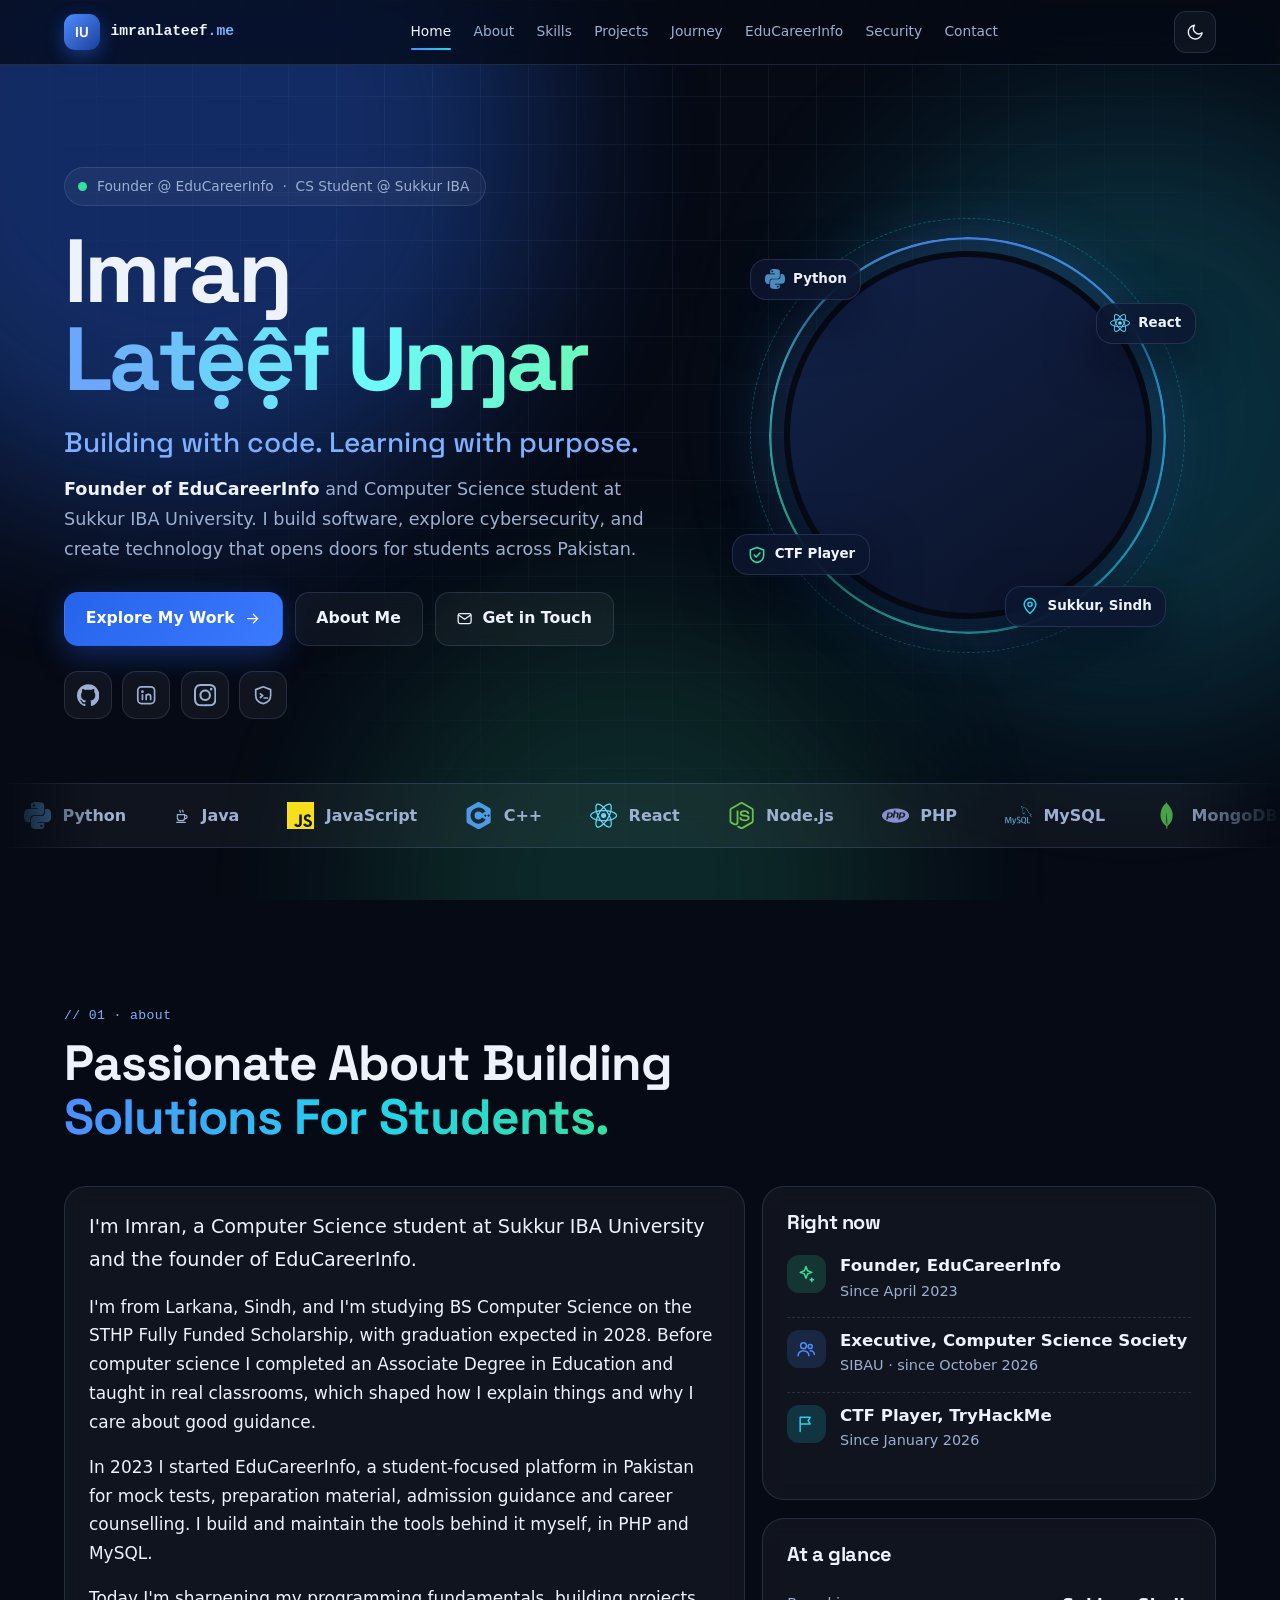
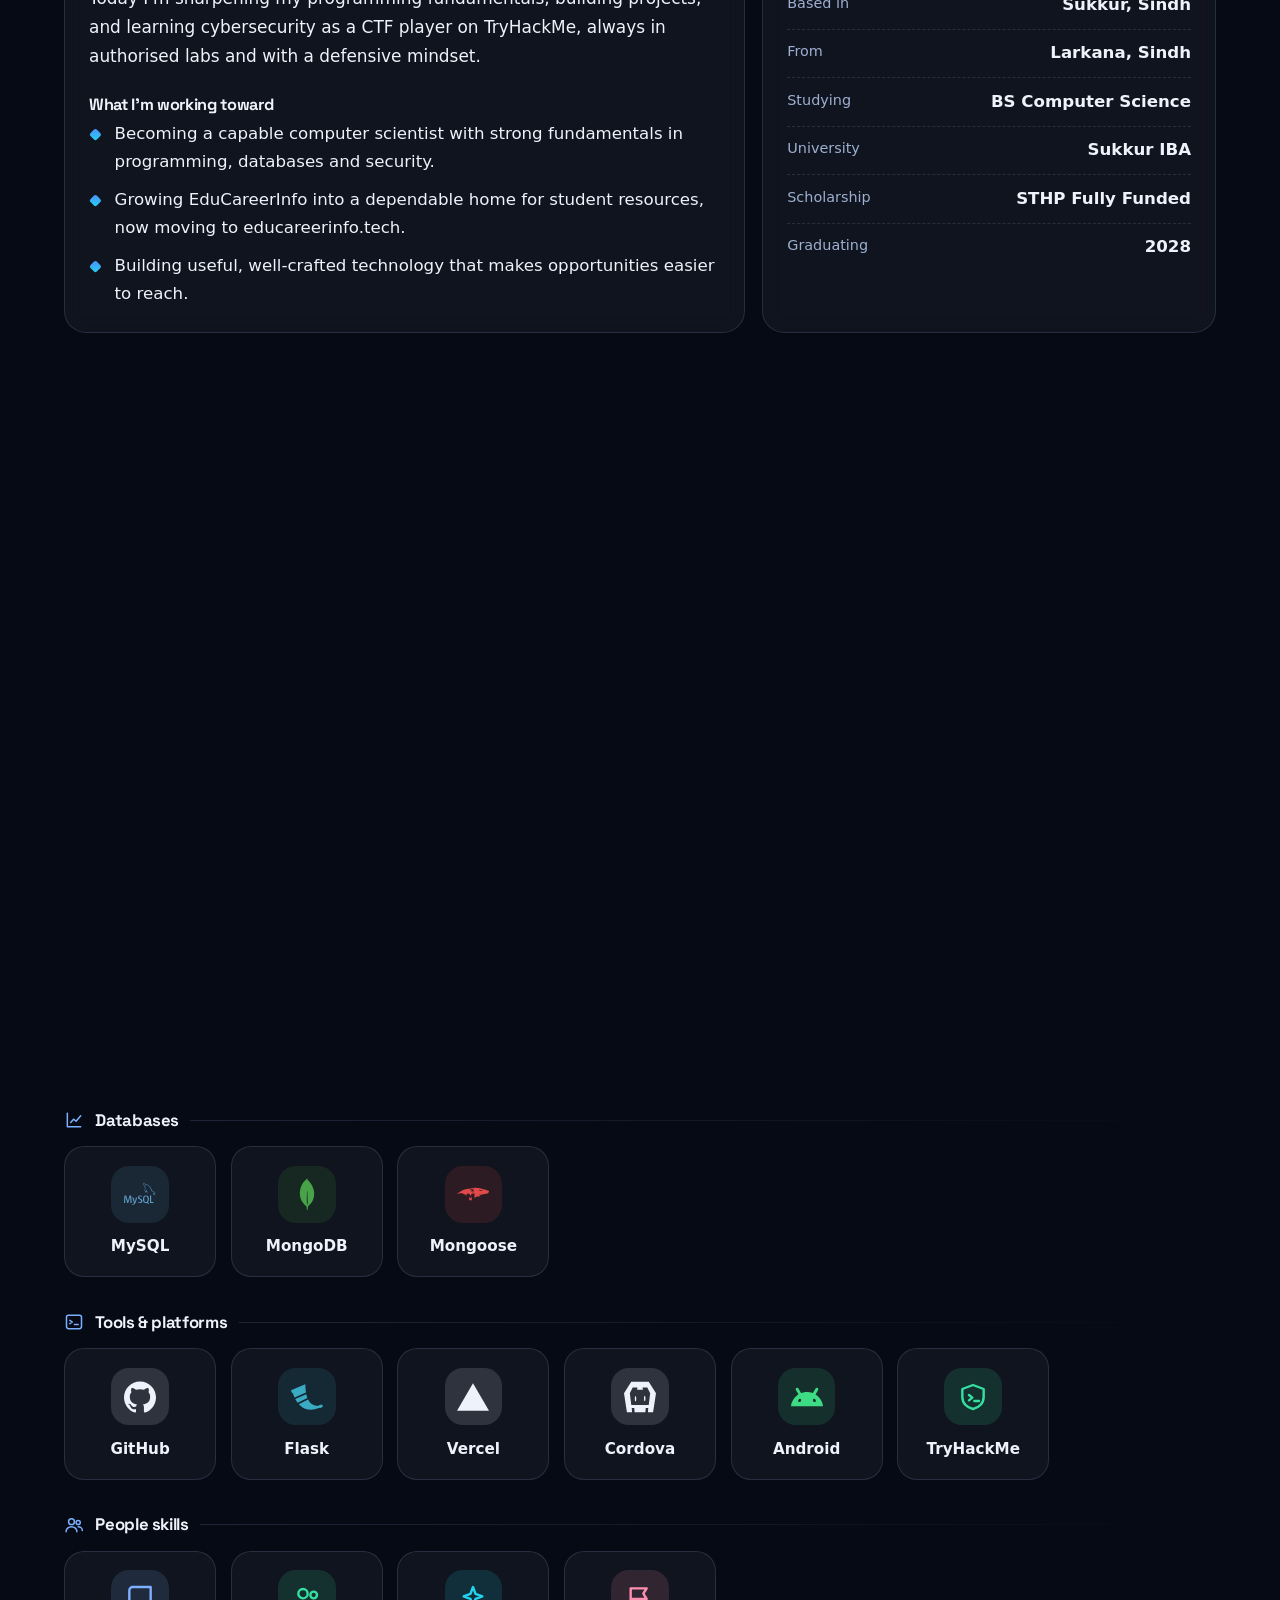
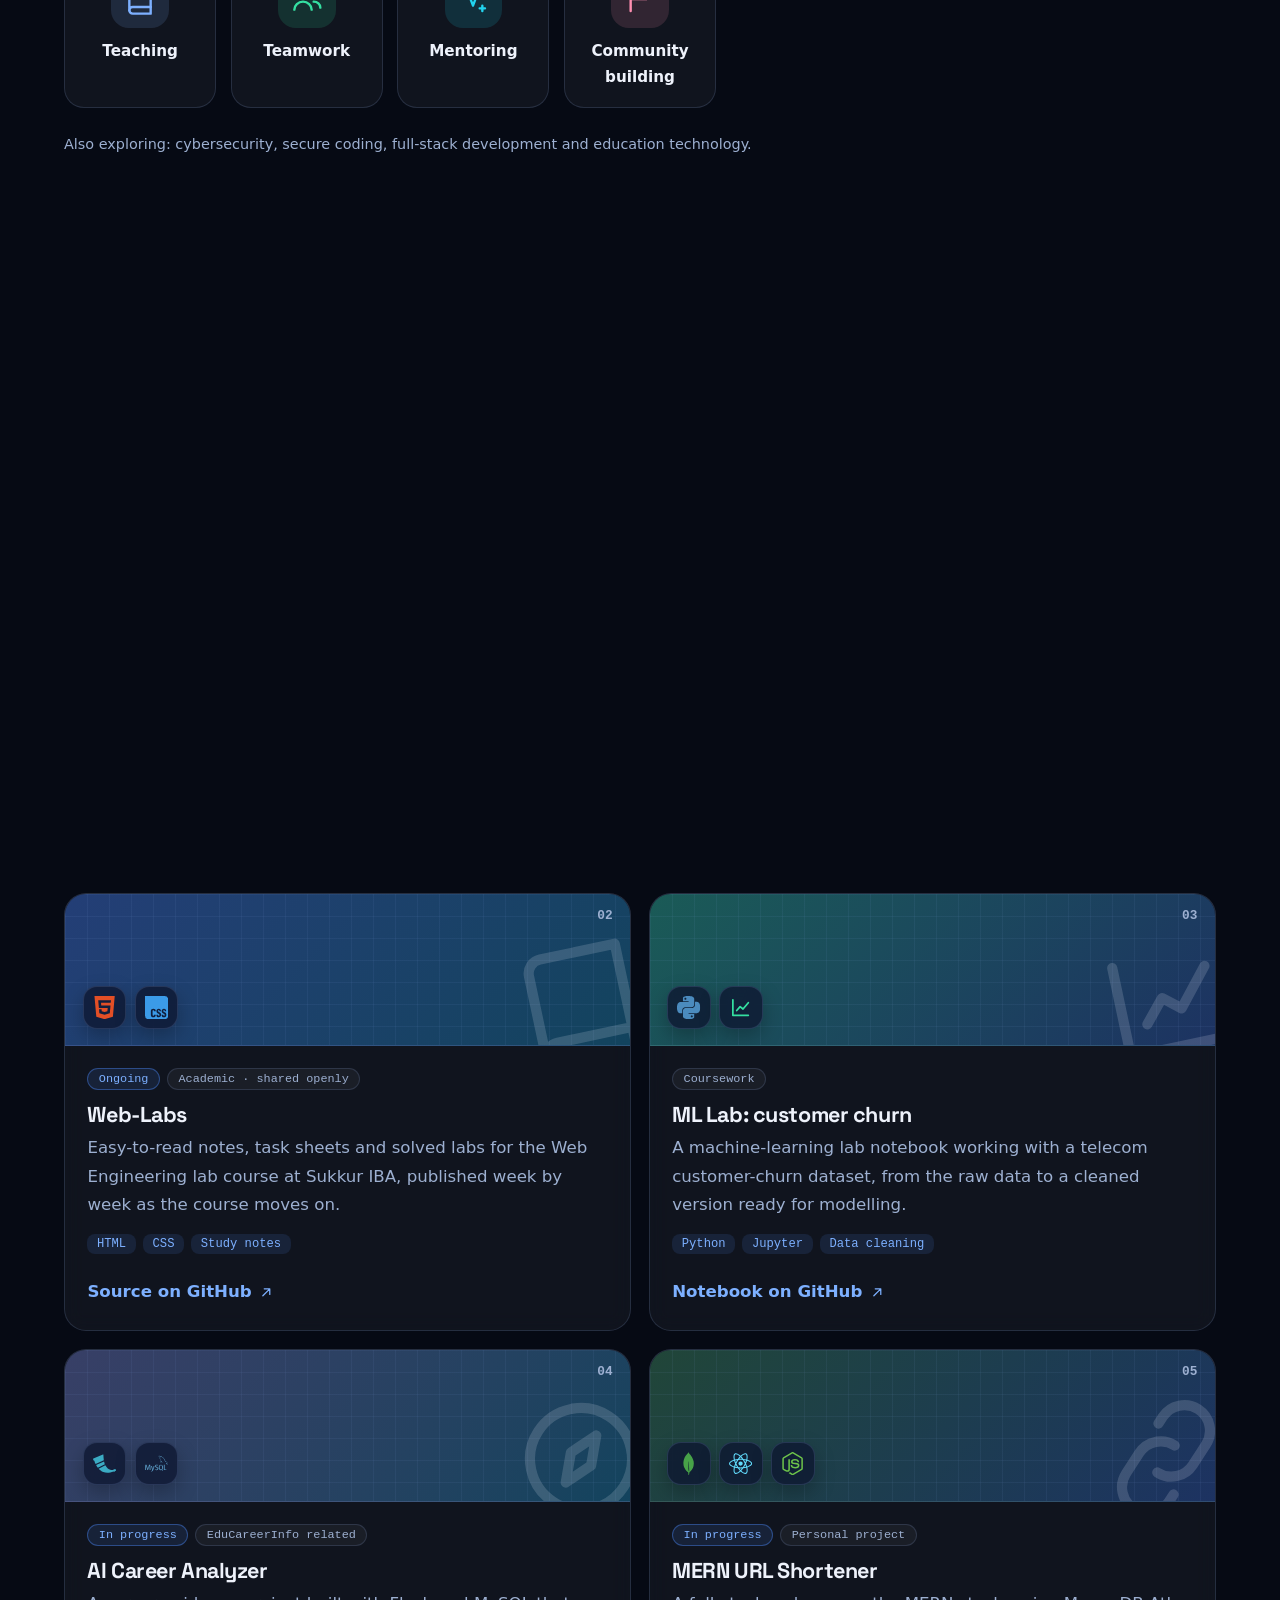
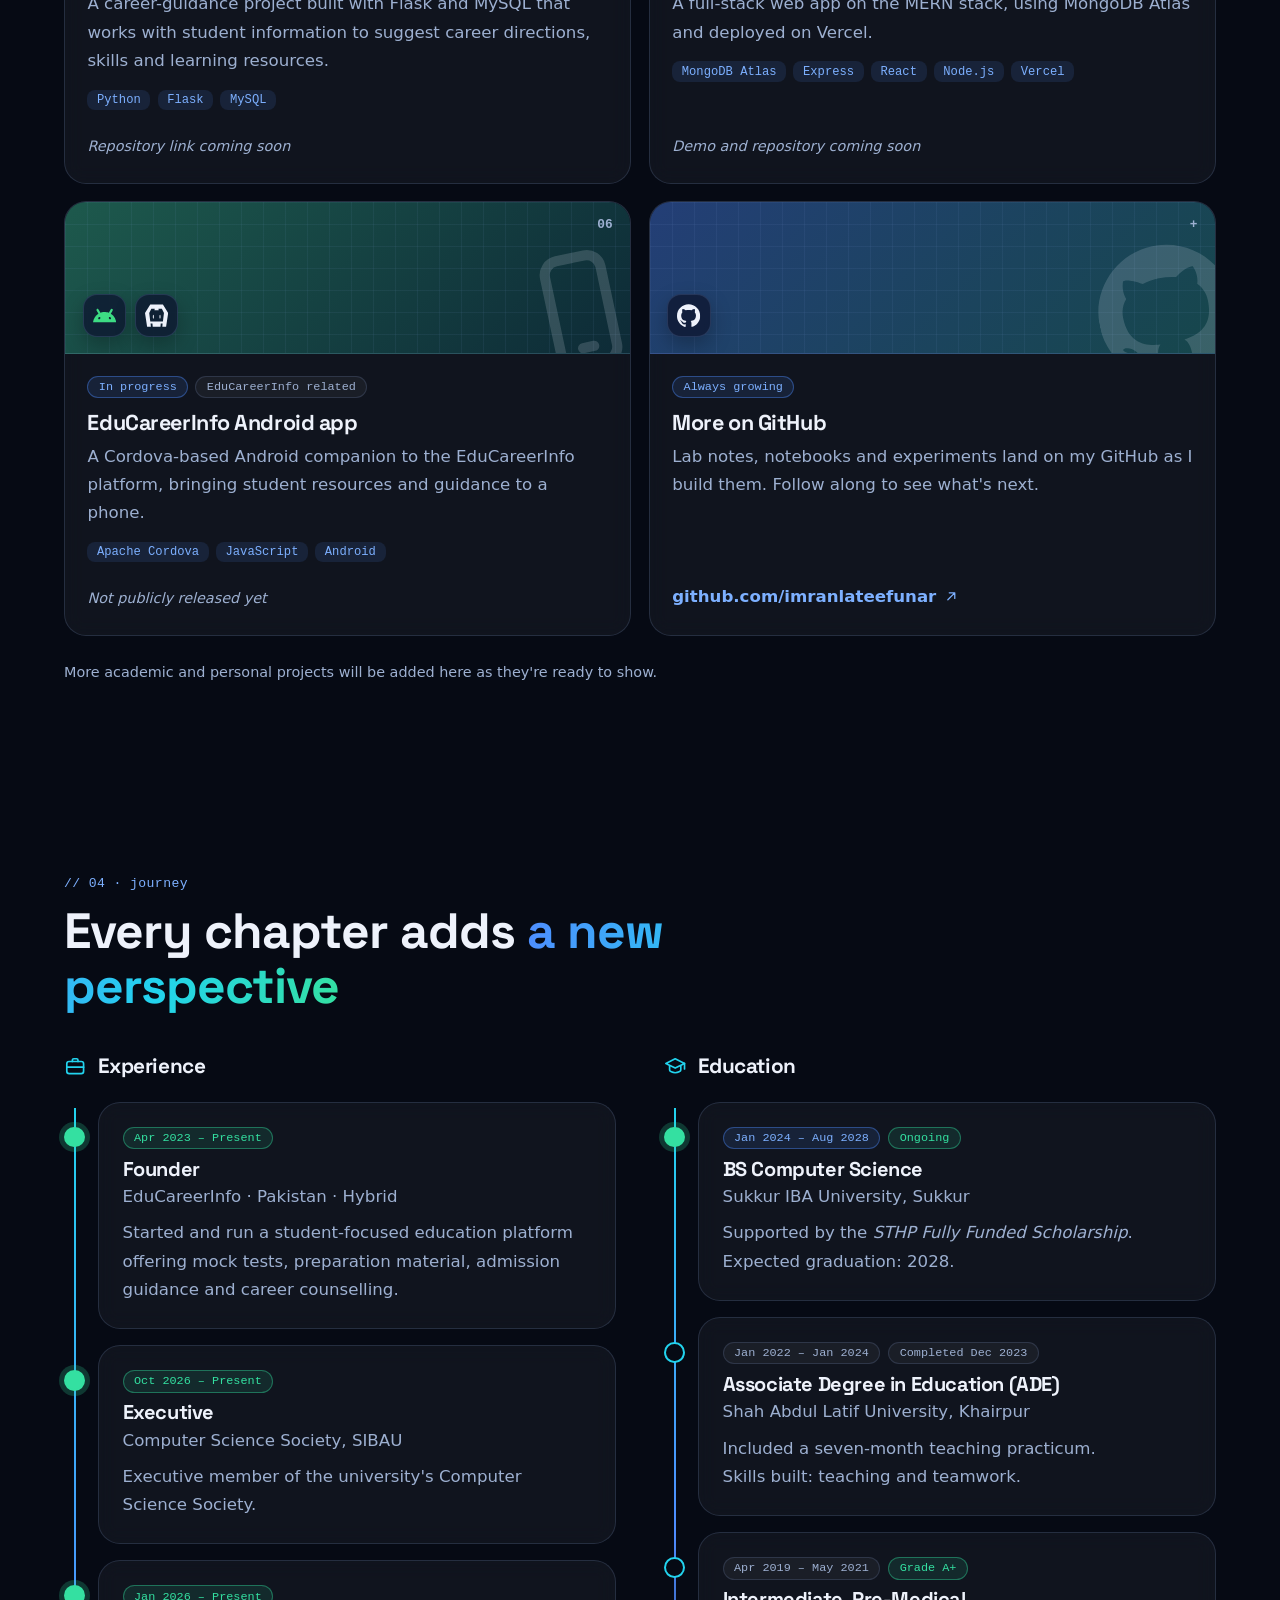
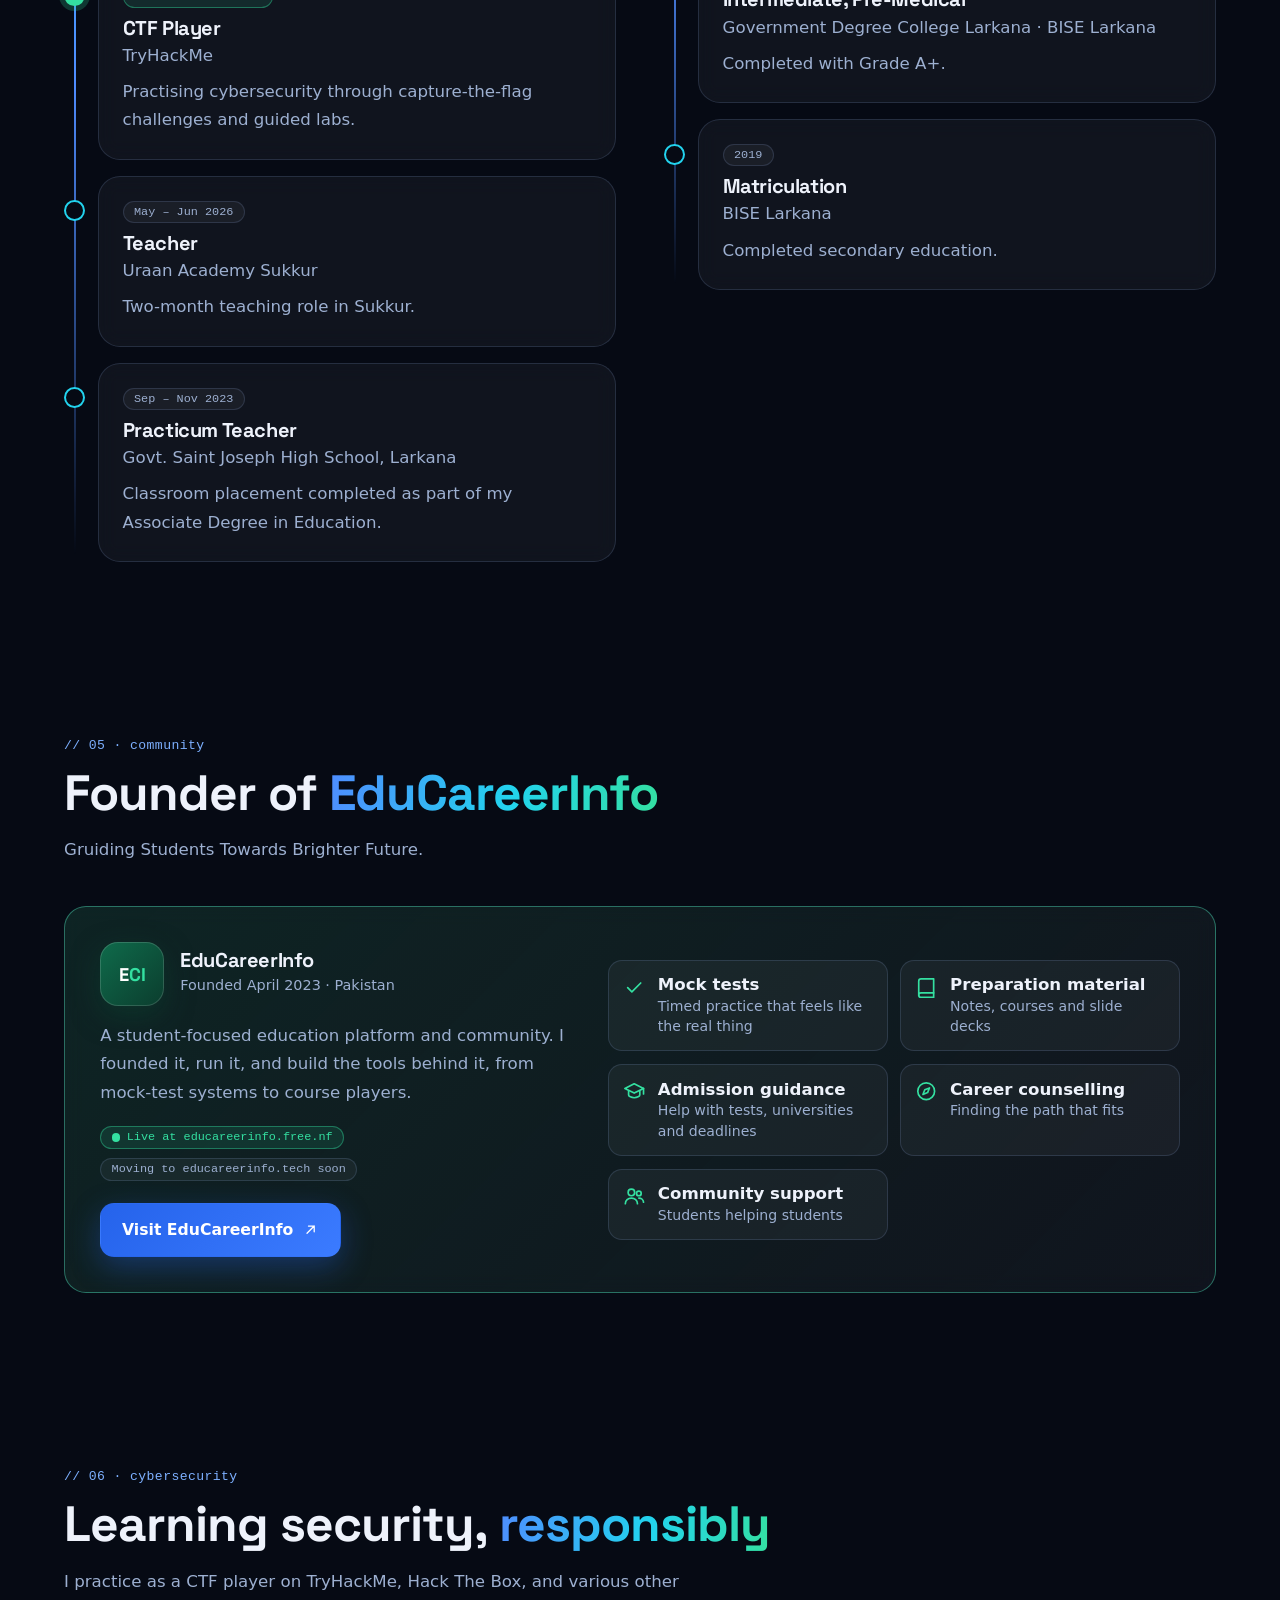
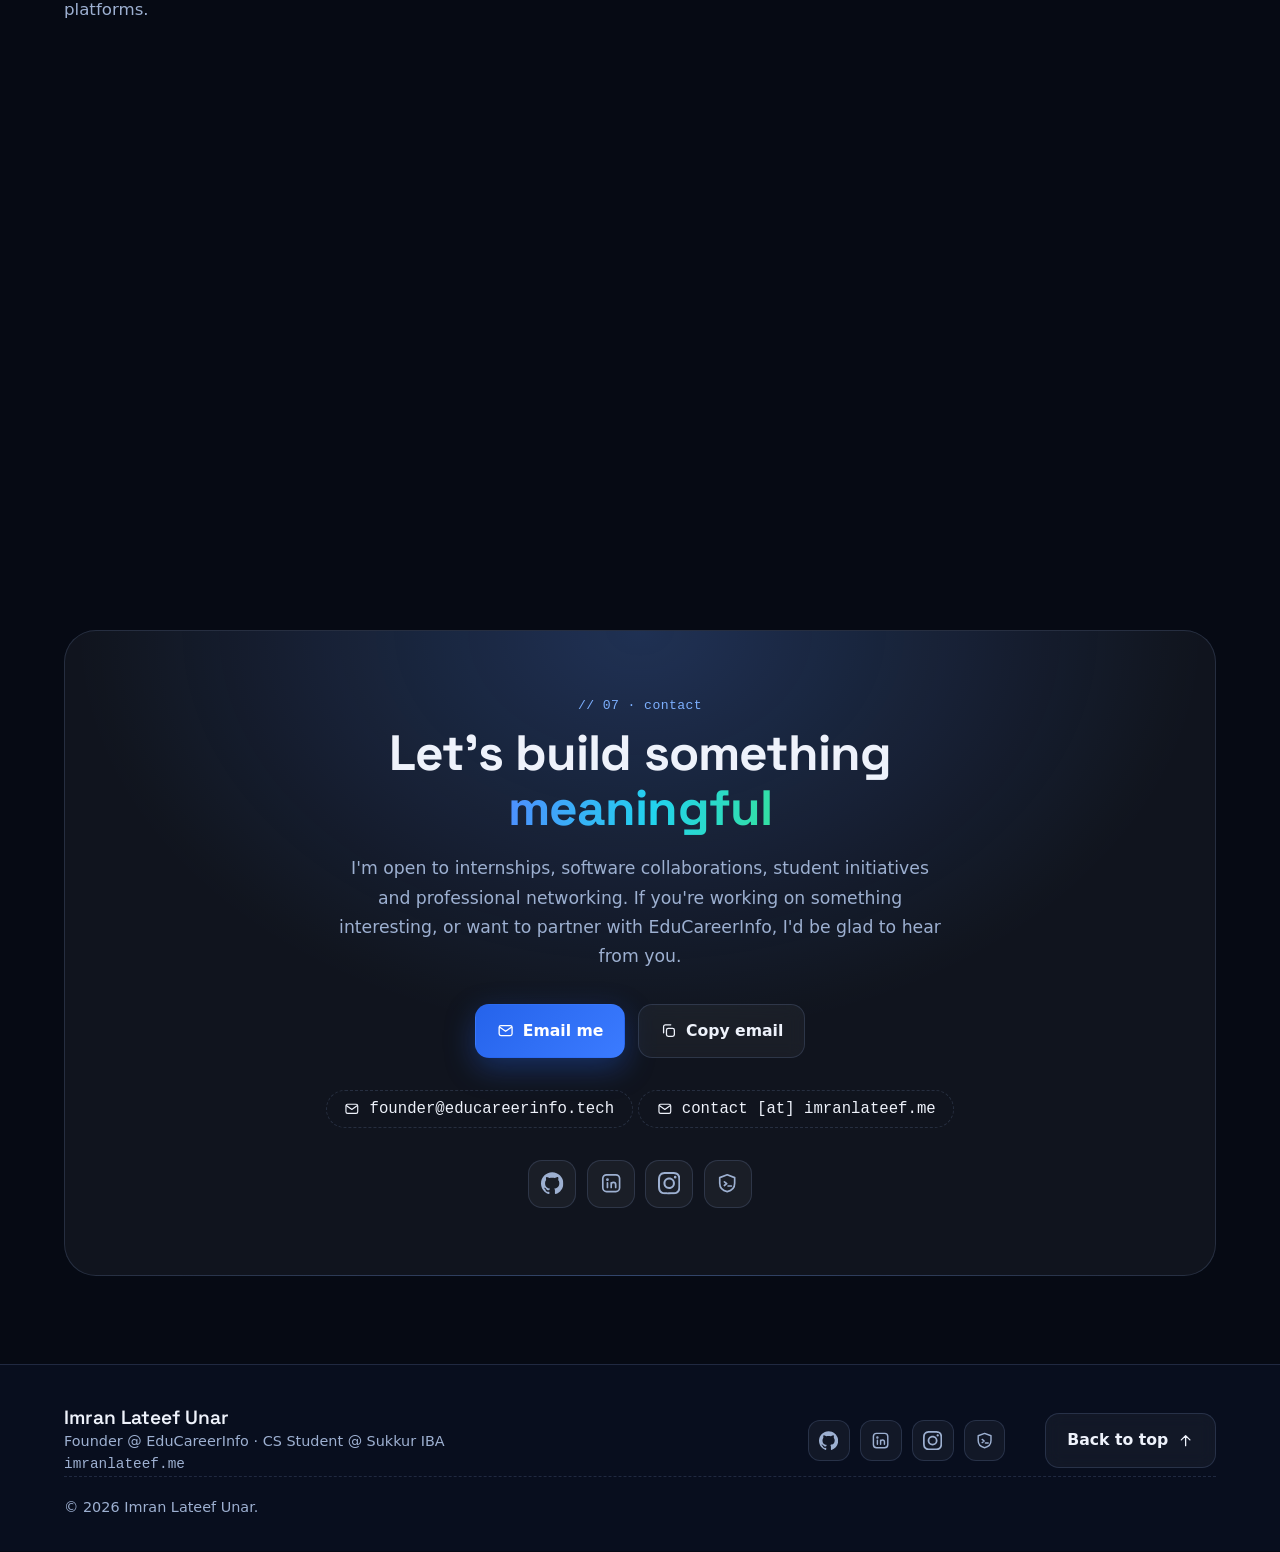
==== commit 208b0330: "Fix formatting in about section and contact email" ====
--- a/index.html
+++ b/index.html
@@ -517,7 +517,7 @@
   <div class="container">
     <header class="sec-head reveal">
       <p class="eyebrow">// 01 · about</p>
-      <h2 class="sec-title" id="about-t">Passionate About Building<em>Solutions For Students.</em></h2>
+      <h2 class="sec-title" id="about-t">Passionate About Building <em> Solutions For Students.</em></h2>
     </header>
     <div class="about">
       <article class="card story reveal">
@@ -811,8 +811,8 @@
         <button class="btn btn--ghost" id="copyBtn" type="button"><svg class="ui" aria-hidden="true"><use href="#u-copy"/></svg> Copy email</button>
       </div>
       <p class="contact__mail"><svg class="ui" aria-hidden="true"><use href="#u-mail"/></svg><span data-email-text>founder [at] educareerinfo.tech</span></p>
-      <p class="contact__mail"><svg class="ui" aria-hidden="true"><use href="#u-mail"/></svg><span data-email-text>contact [at] imranlateef.me</span></p>
       
+      <p class="contact__mail"><svg class="ui" aria-hidden="true"><use href="#u-mail"/></svg><span>contact [at] imranlateef.me</span></p>
       <div class="socials" aria-label="Social profiles"><a class="soc" style="--c:var(--text)" href="https://github.com/imranlateefunar" target="_blank" rel="noopener noreferrer" data-tip="GitHub" aria-label="GitHub (opens in a new tab)"><svg class="bi" aria-hidden="true"><use href="#b-github"/></svg></a><a class="soc" style="--c:#4a9eff" href="https://www.linkedin.com/in/imranlateefunar" target="_blank" rel="noopener noreferrer" data-tip="LinkedIn" aria-label="LinkedIn (opens in a new tab)"><svg class="ui" aria-hidden="true"><use href="#u-linkedin"/></svg></a><a class="soc" style="--c:#ff5c93" href="https://www.instagram.com/imranlateefunar/" target="_blank" rel="noopener noreferrer" data-tip="Instagram" aria-label="Instagram (opens in a new tab)"><svg class="bi" aria-hidden="true"><use href="#b-instagram"/></svg></a><a class="soc" style="--c:#34e0a1" href="https://tryhackme.com/p/imranlateef" target="_blank" rel="noopener noreferrer" data-tip="TryHackMe" aria-label="TryHackMe (opens in a new tab)"><svg class="ui" aria-hidden="true"><use href="#u-thm"/></svg></a></div>
     </div>
   </div>
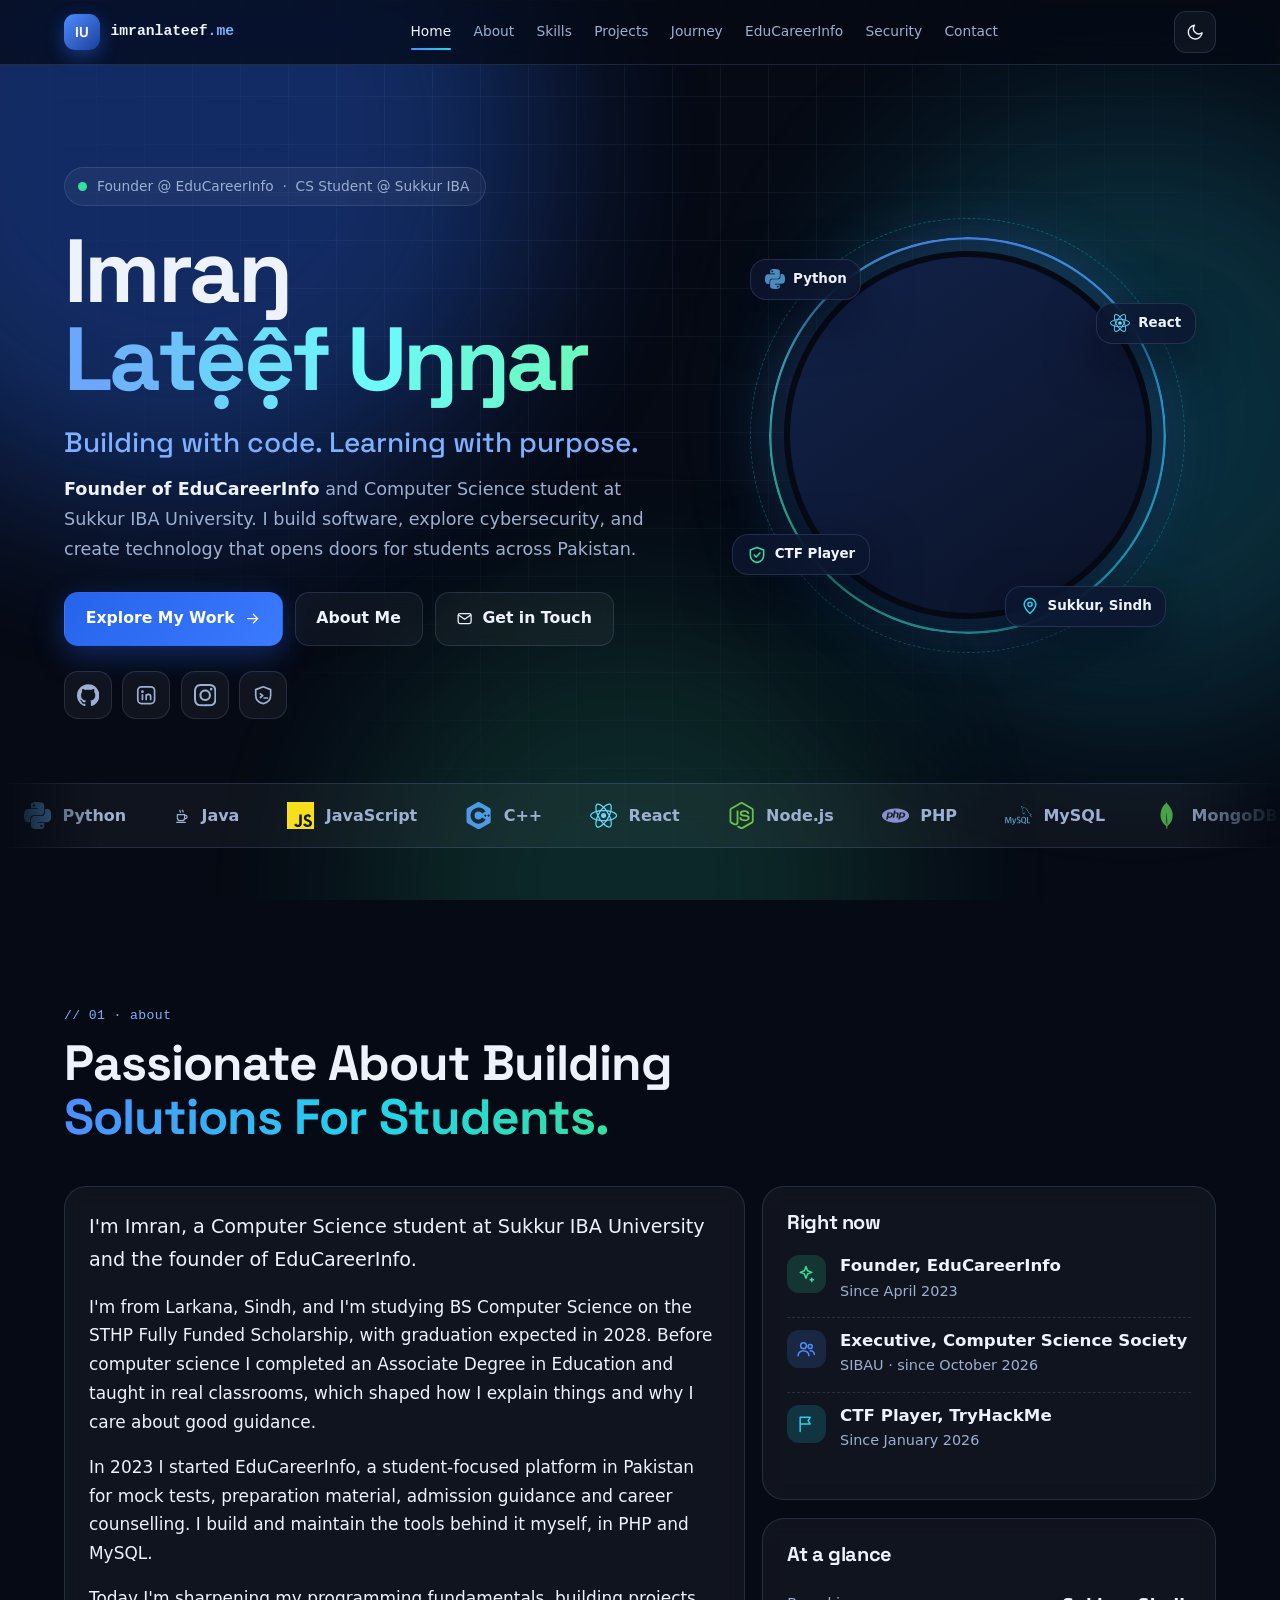
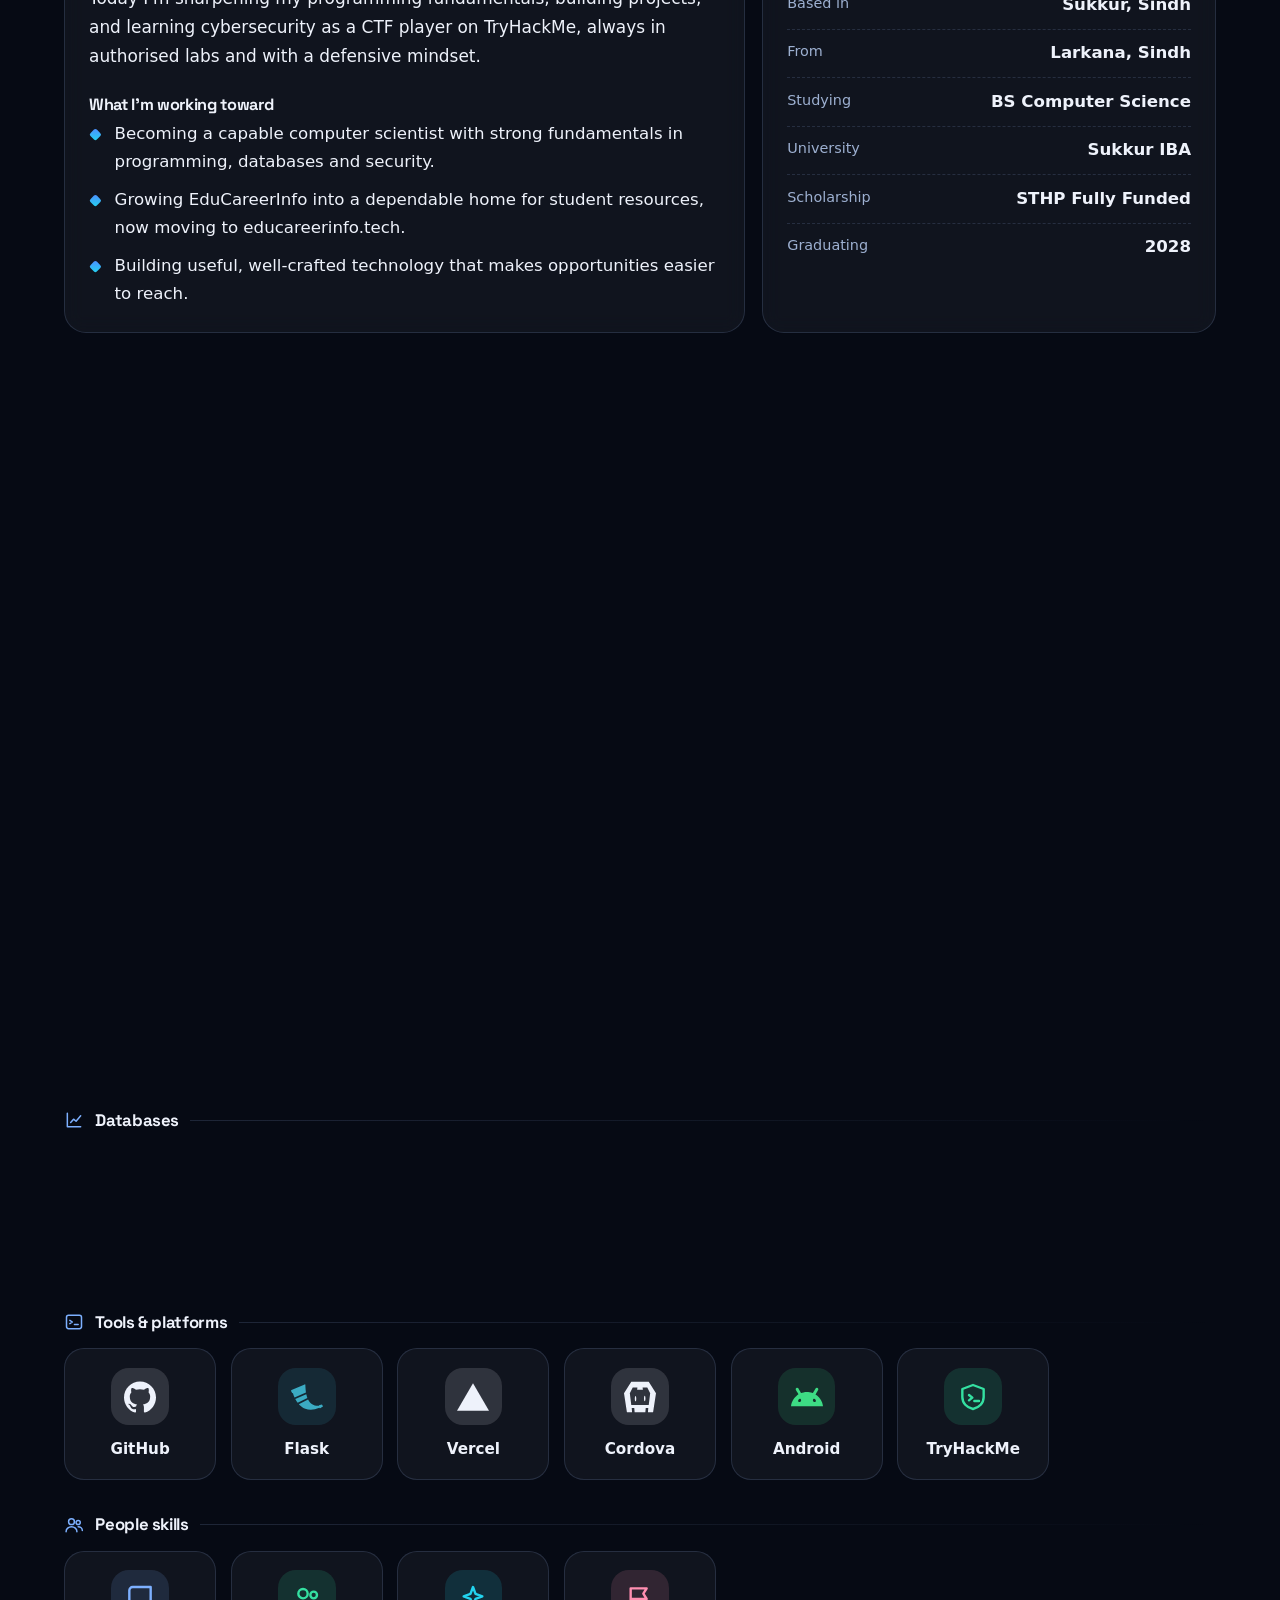
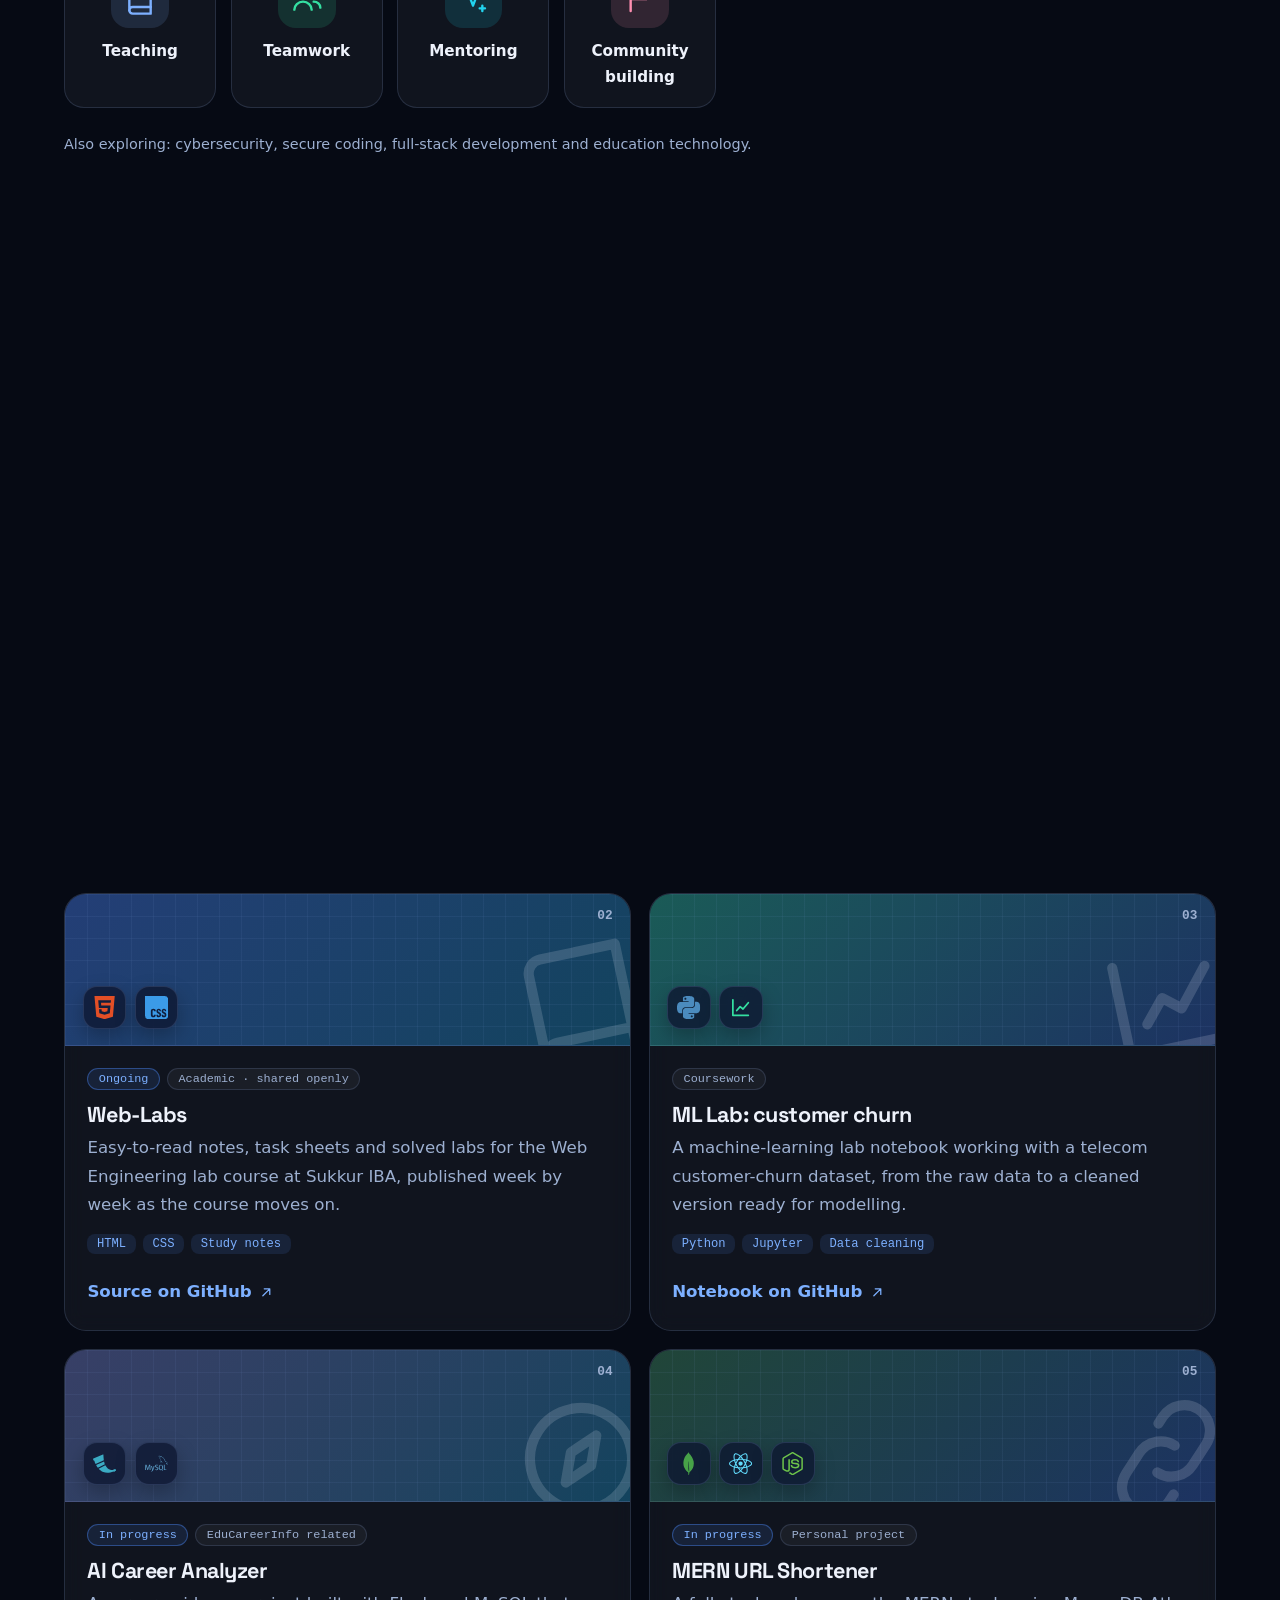
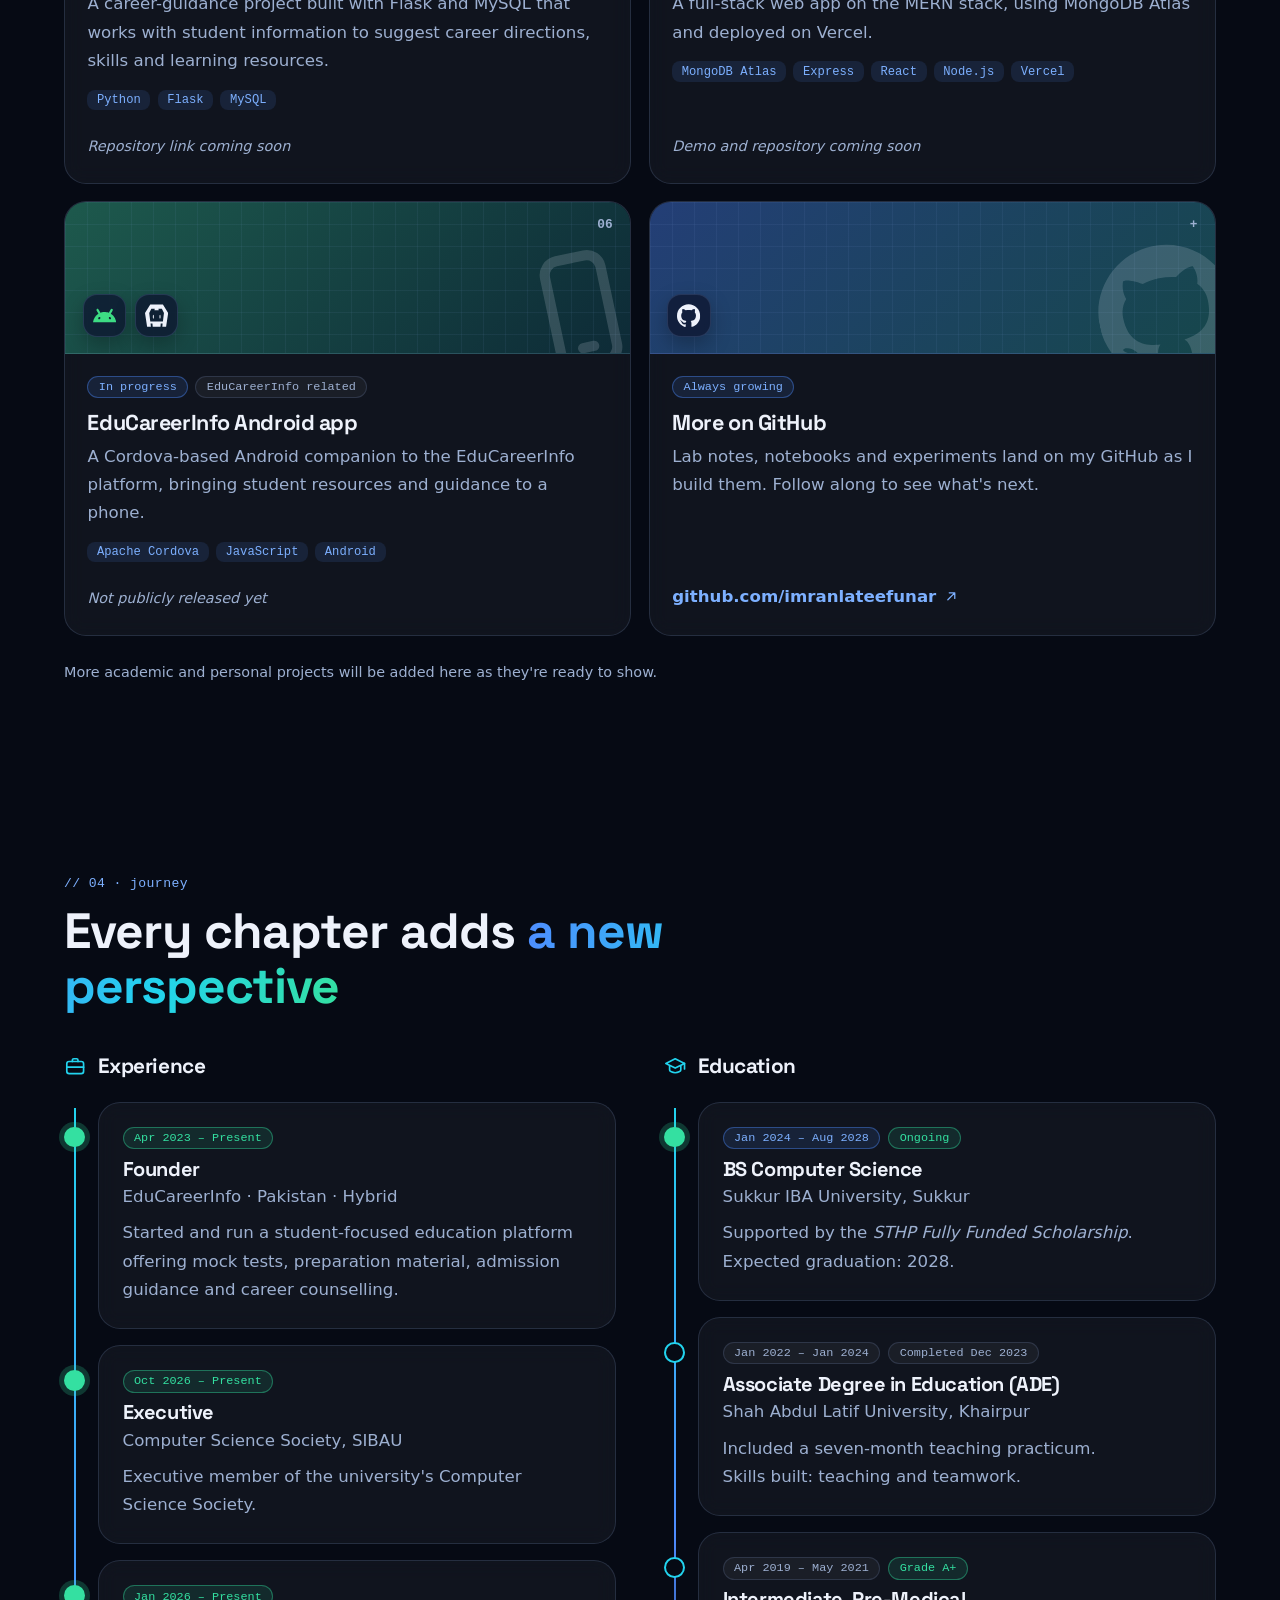
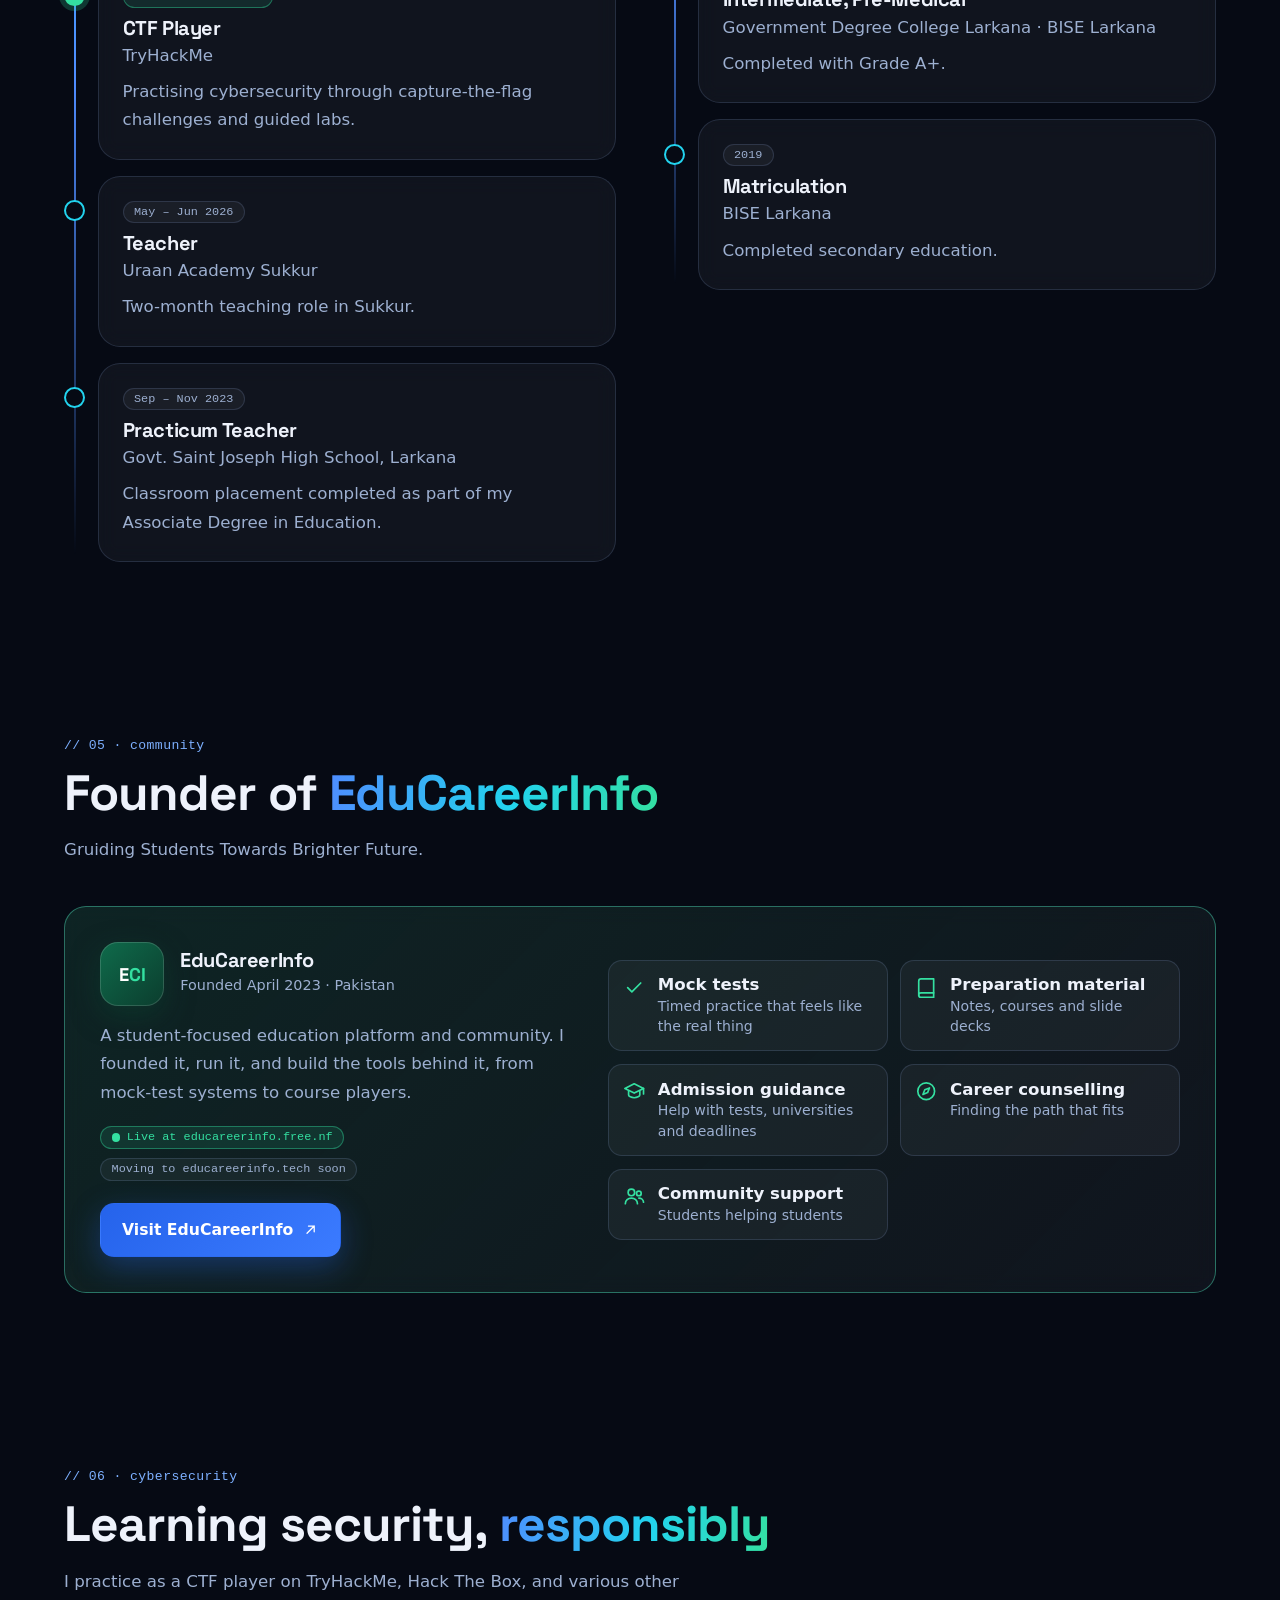
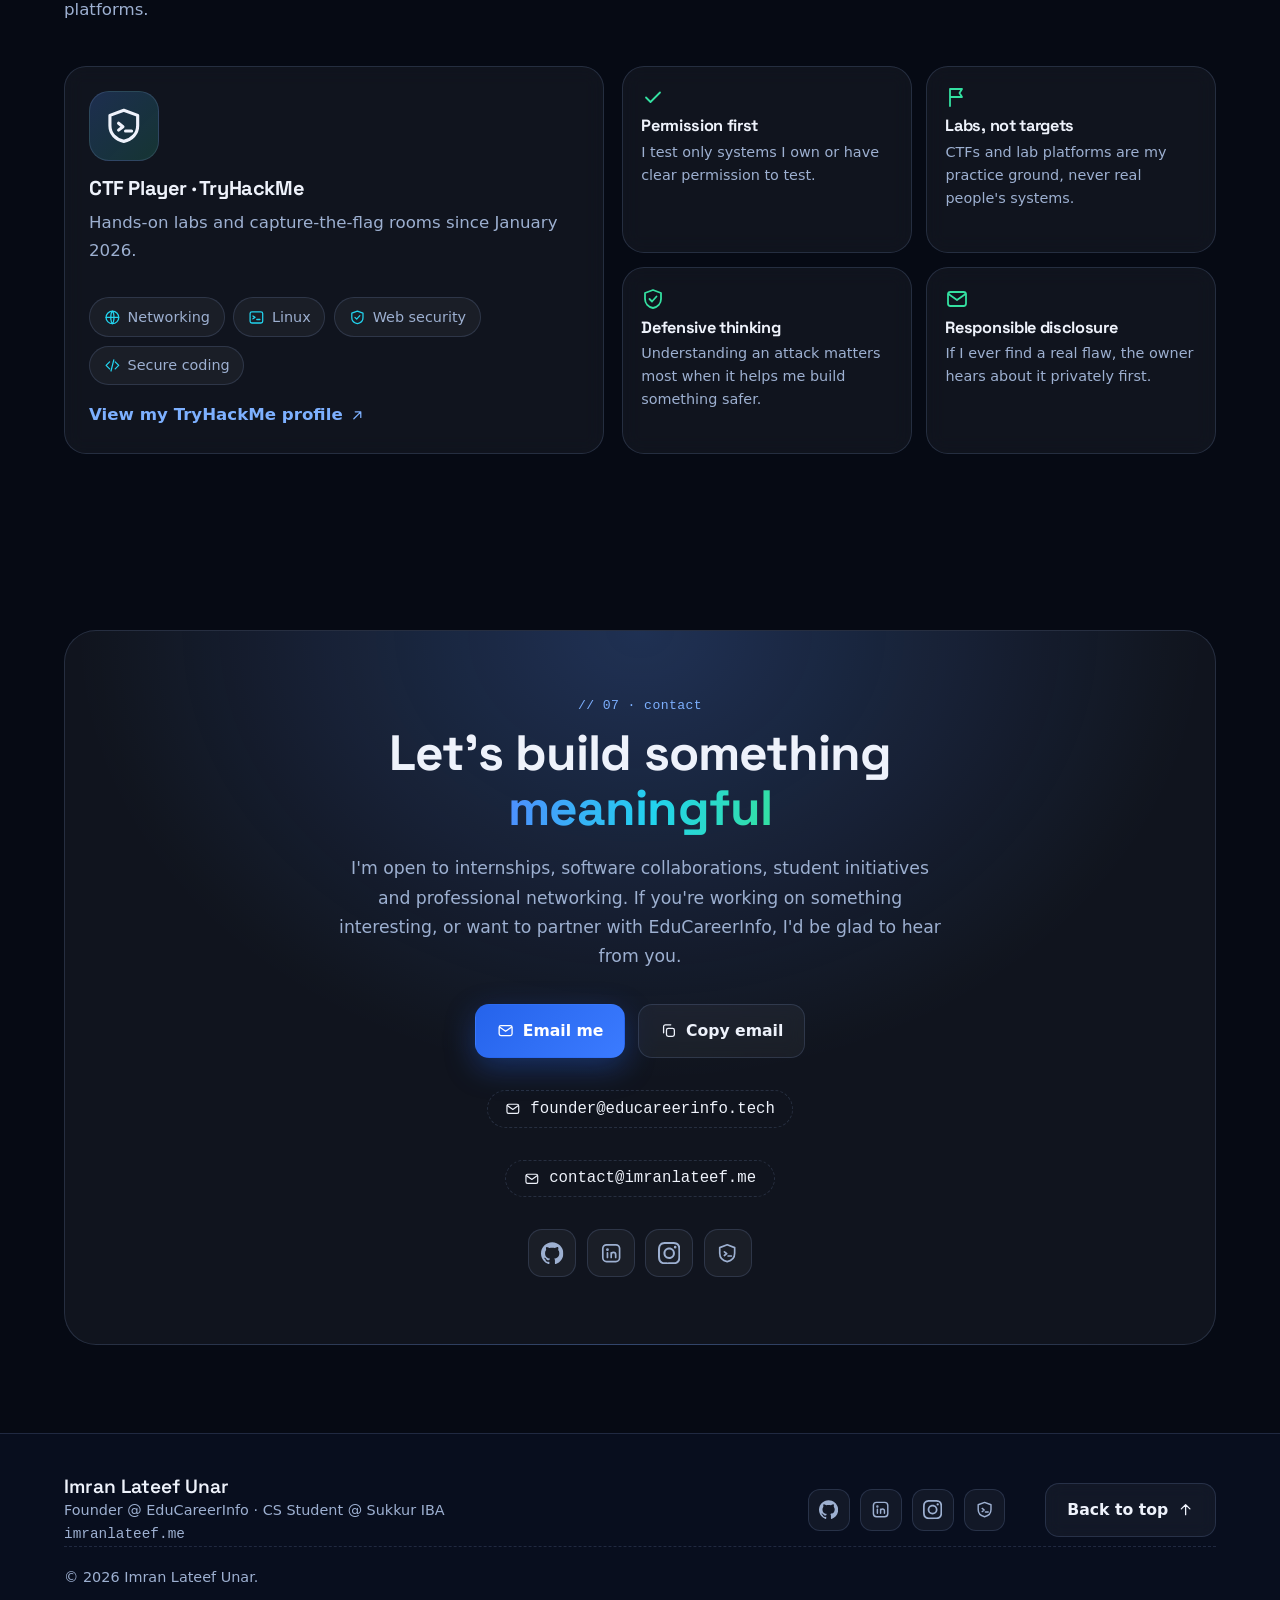
==== commit a9839ce3: "Update contact email in index.html Updated contact email format and removed old email address." ====
--- a/index.html
+++ b/index.html
@@ -811,8 +811,8 @@
         <button class="btn btn--ghost" id="copyBtn" type="button"><svg class="ui" aria-hidden="true"><use href="#u-copy"/></svg> Copy email</button>
       </div>
       <p class="contact__mail"><svg class="ui" aria-hidden="true"><use href="#u-mail"/></svg><span data-email-text>founder [at] educareerinfo.tech</span></p>
-      
-      <p class="contact__mail"><svg class="ui" aria-hidden="true"><use href="#u-mail"/></svg><span>contact [at] imranlateef.me</span></p>
+      <br>
+      <p class="contact__mail"><svg class="ui" aria-hidden="true"><use href="#u-mail"/></svg><span>contact@imranlateef.me</span></p>
       <div class="socials" aria-label="Social profiles"><a class="soc" style="--c:var(--text)" href="https://github.com/imranlateefunar" target="_blank" rel="noopener noreferrer" data-tip="GitHub" aria-label="GitHub (opens in a new tab)"><svg class="bi" aria-hidden="true"><use href="#b-github"/></svg></a><a class="soc" style="--c:#4a9eff" href="https://www.linkedin.com/in/imranlateefunar" target="_blank" rel="noopener noreferrer" data-tip="LinkedIn" aria-label="LinkedIn (opens in a new tab)"><svg class="ui" aria-hidden="true"><use href="#u-linkedin"/></svg></a><a class="soc" style="--c:#ff5c93" href="https://www.instagram.com/imranlateefunar/" target="_blank" rel="noopener noreferrer" data-tip="Instagram" aria-label="Instagram (opens in a new tab)"><svg class="bi" aria-hidden="true"><use href="#b-instagram"/></svg></a><a class="soc" style="--c:#34e0a1" href="https://tryhackme.com/p/imranlateef" target="_blank" rel="noopener noreferrer" data-tip="TryHackMe" aria-label="TryHackMe (opens in a new tab)"><svg class="ui" aria-hidden="true"><use href="#u-thm"/></svg></a></div>
     </div>
   </div>
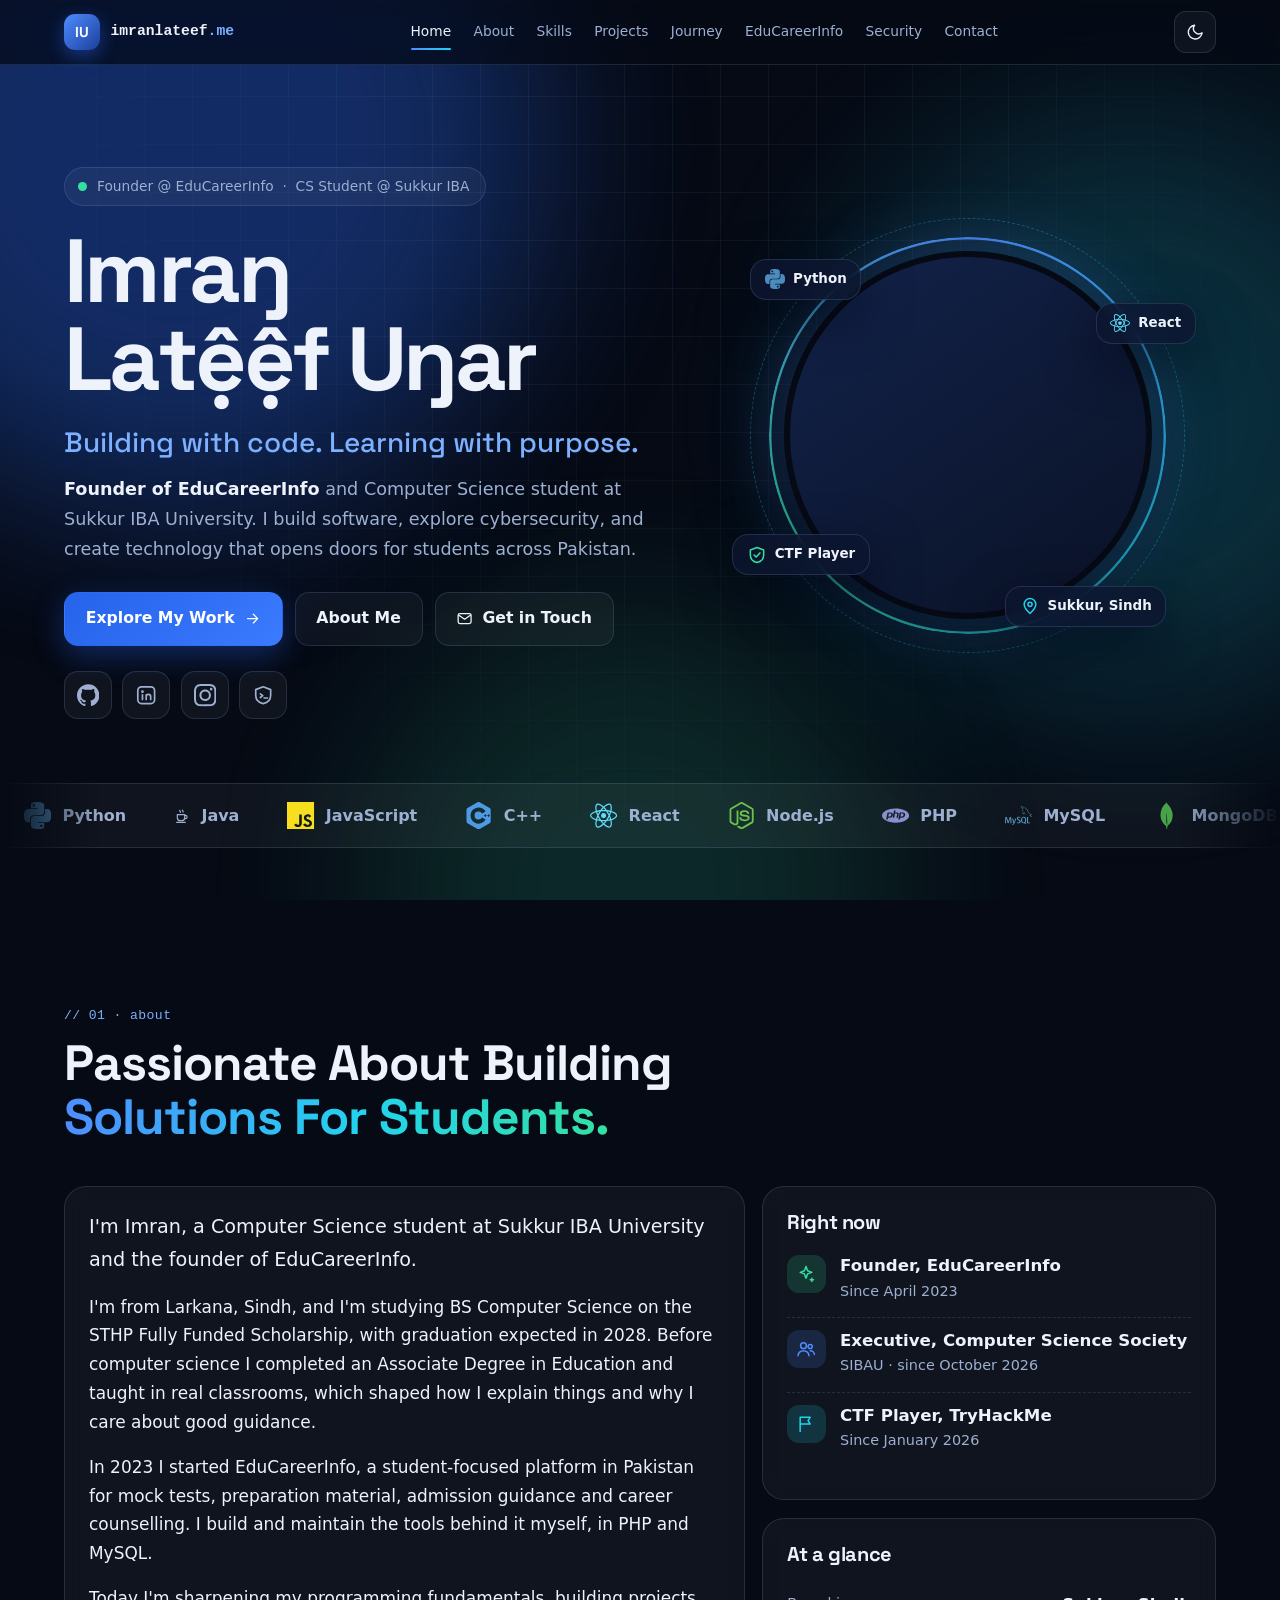
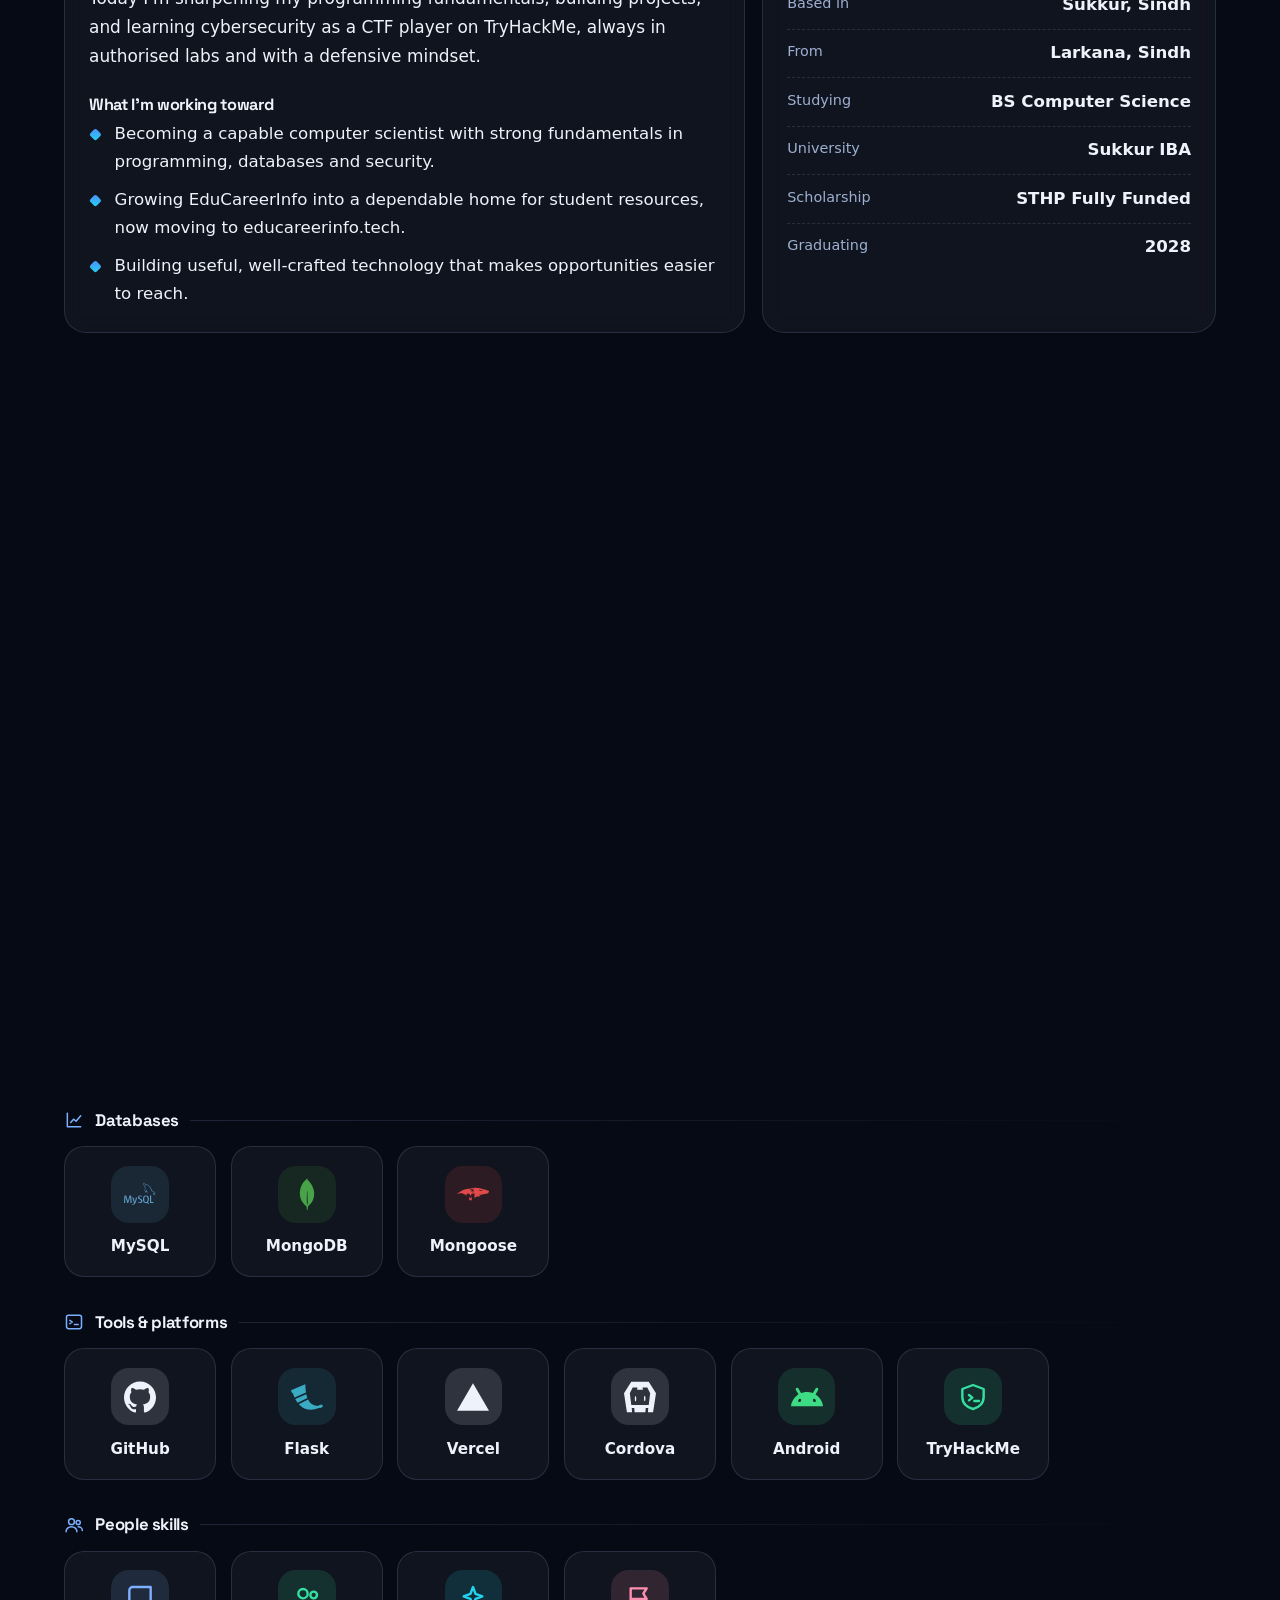
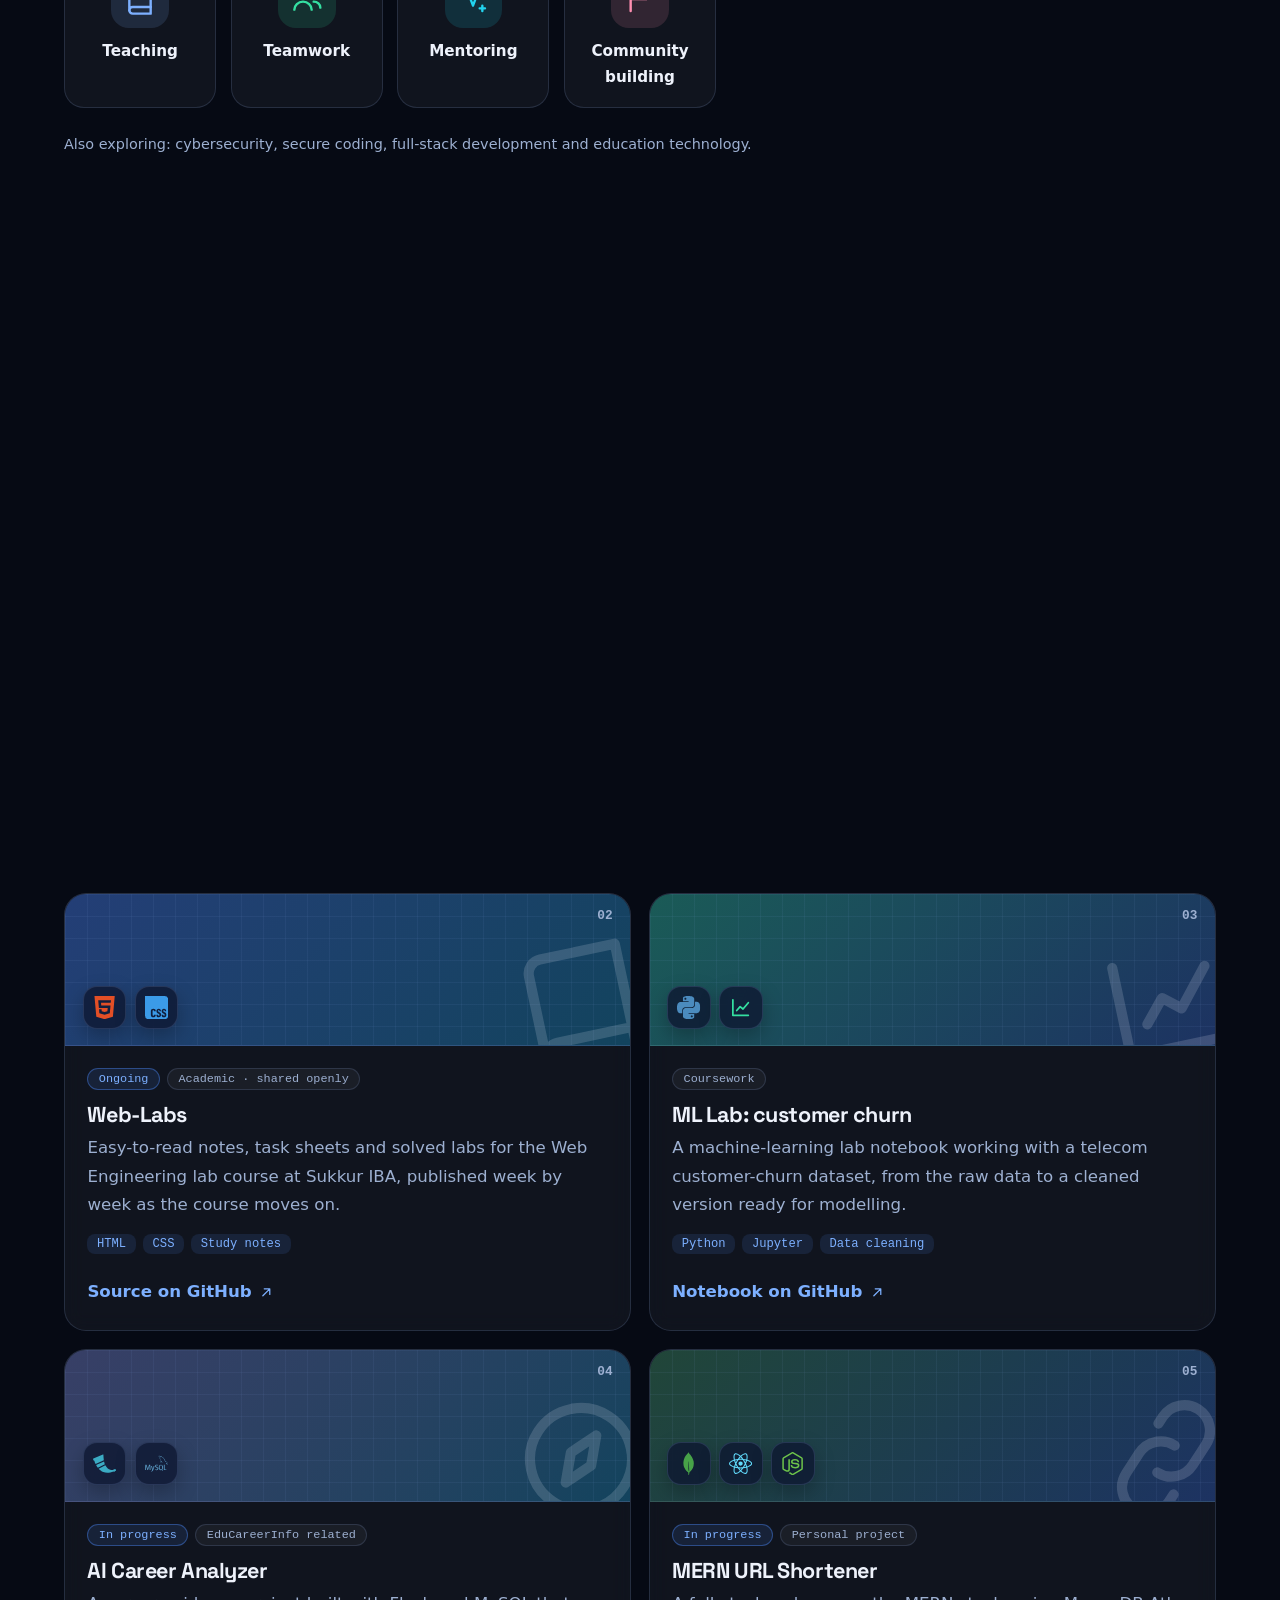
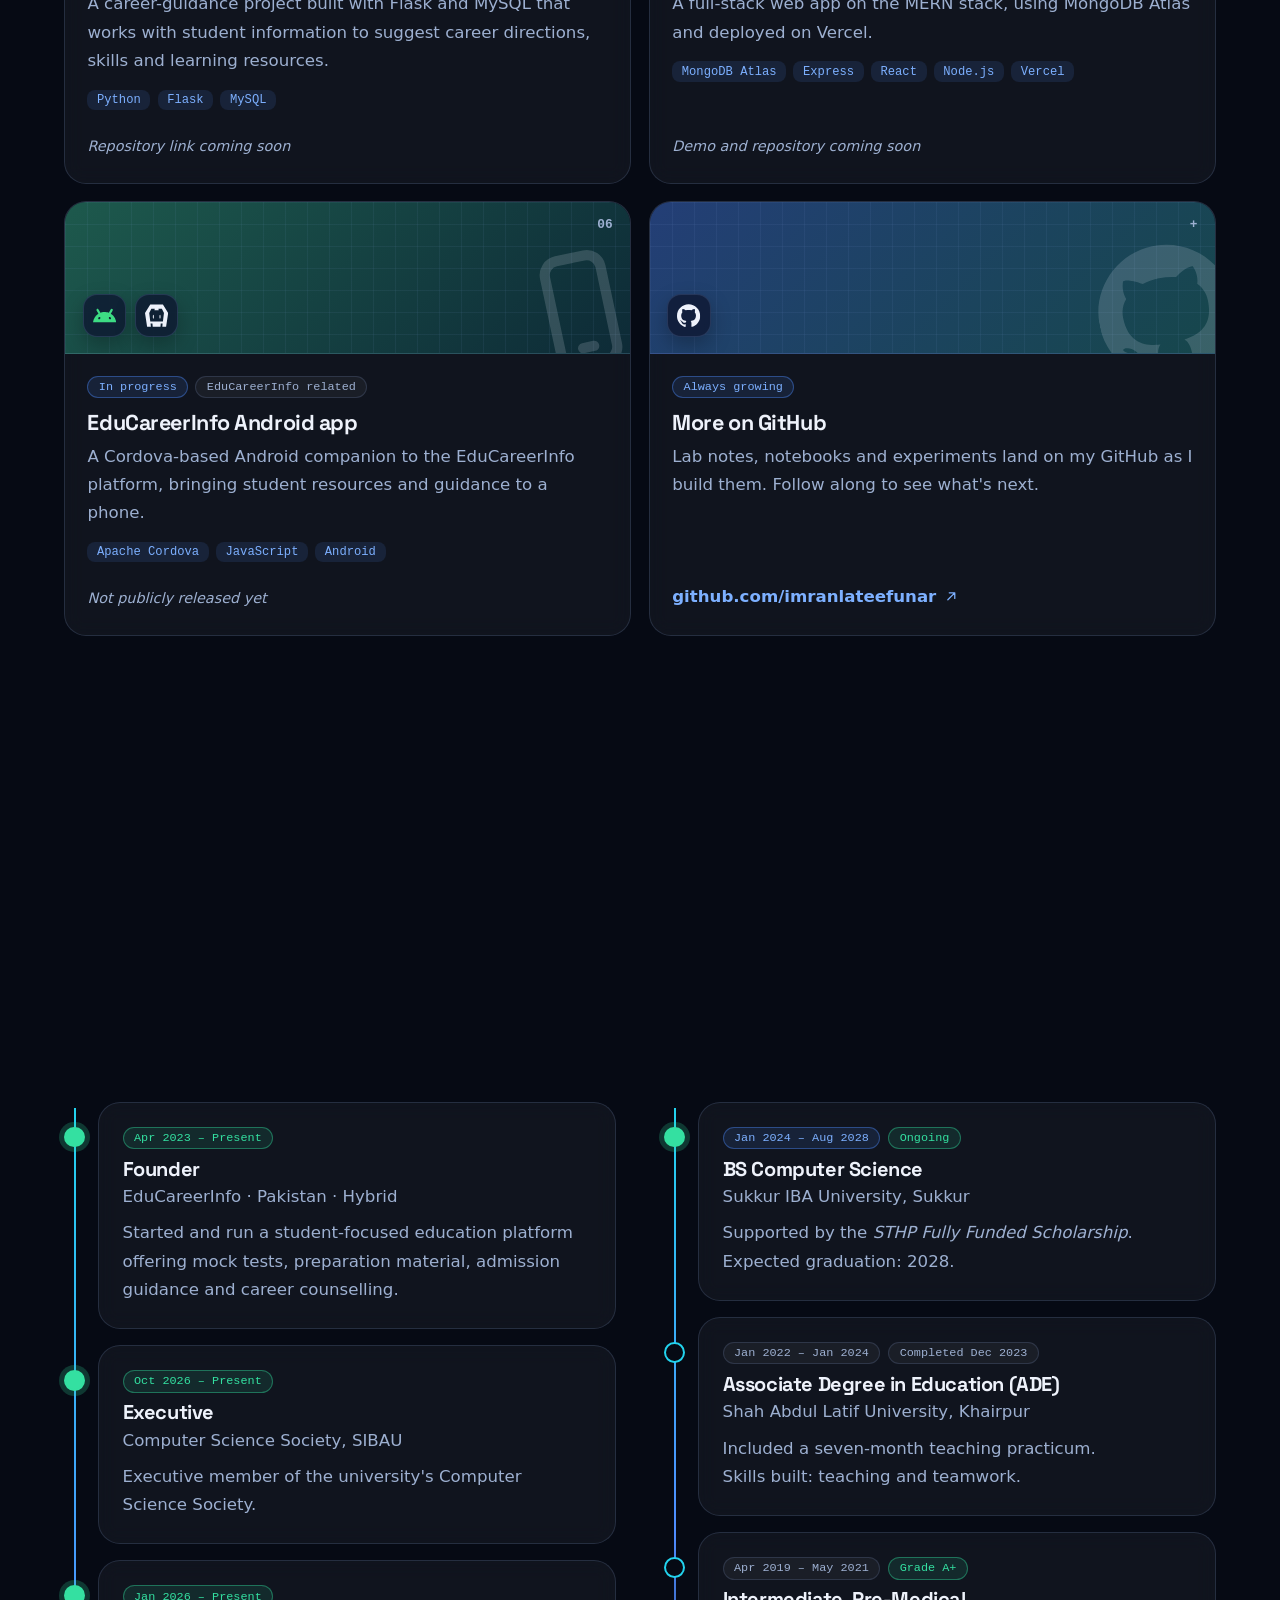
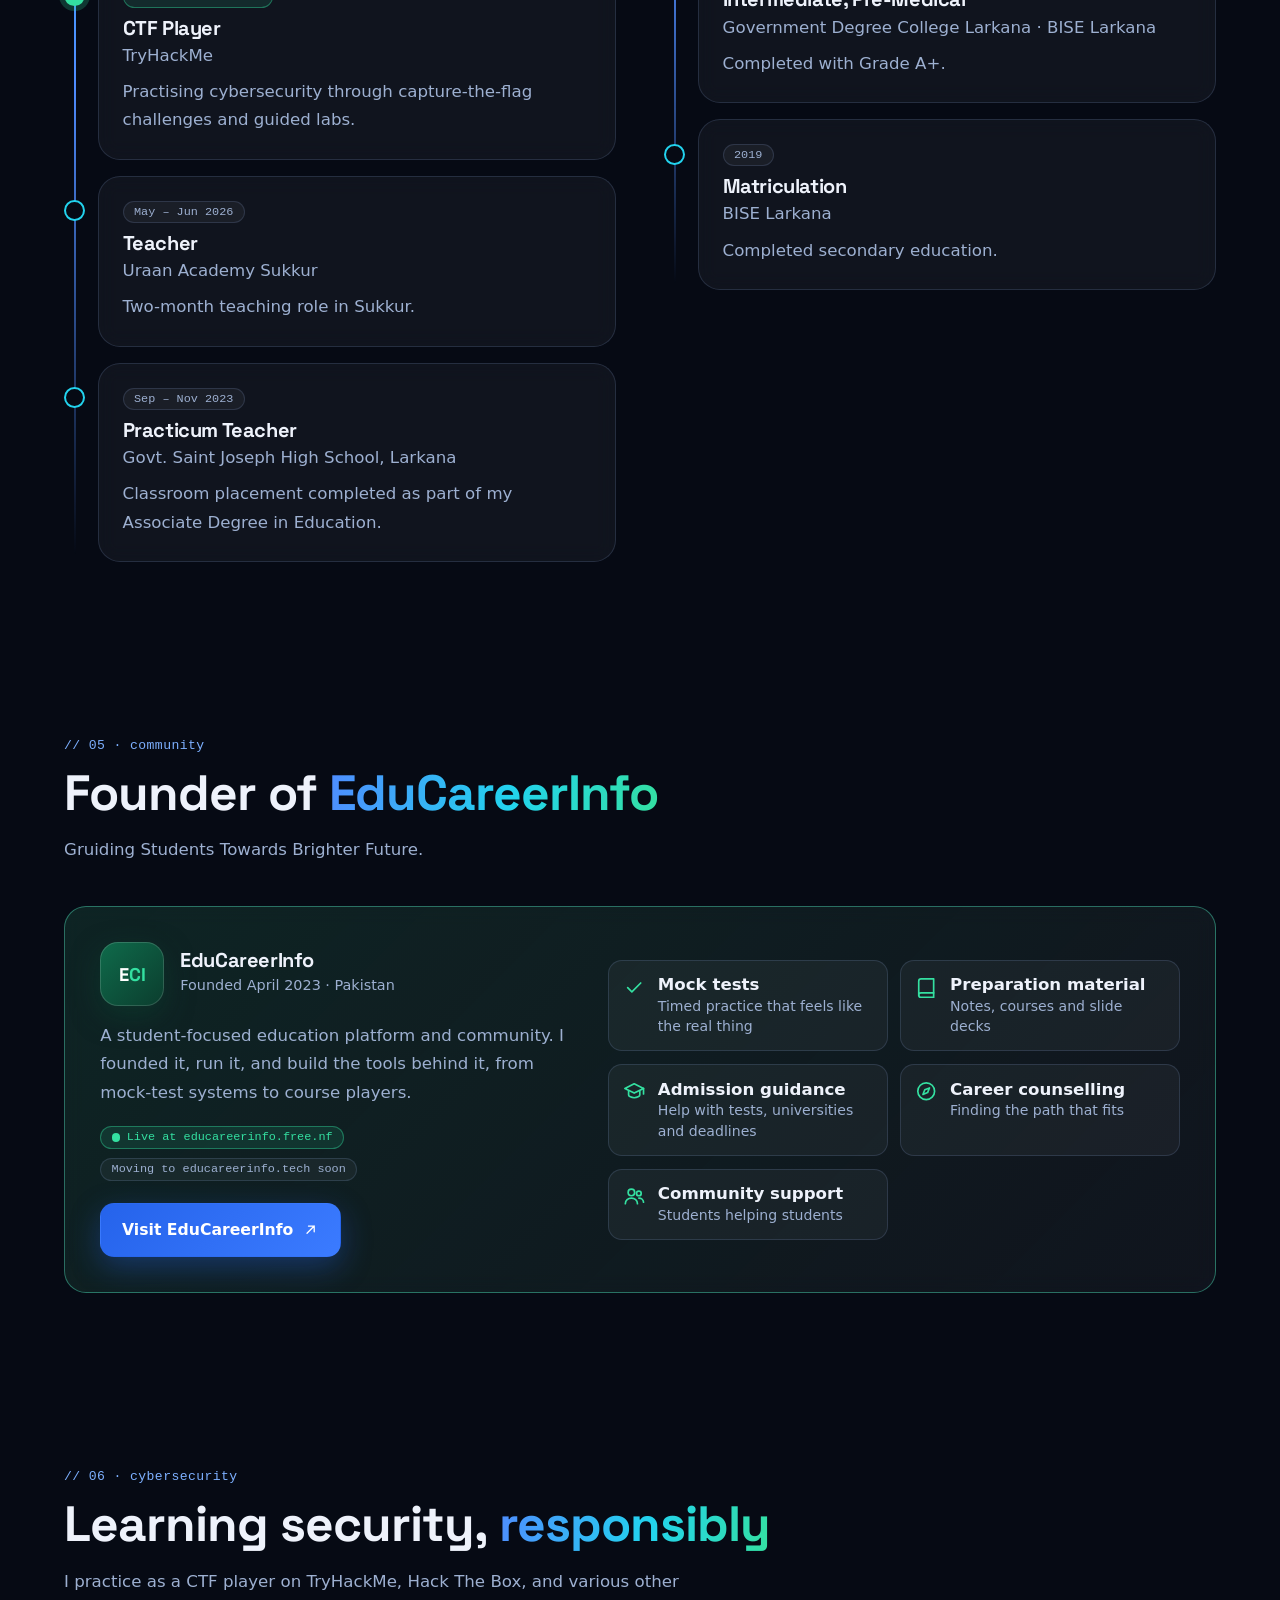
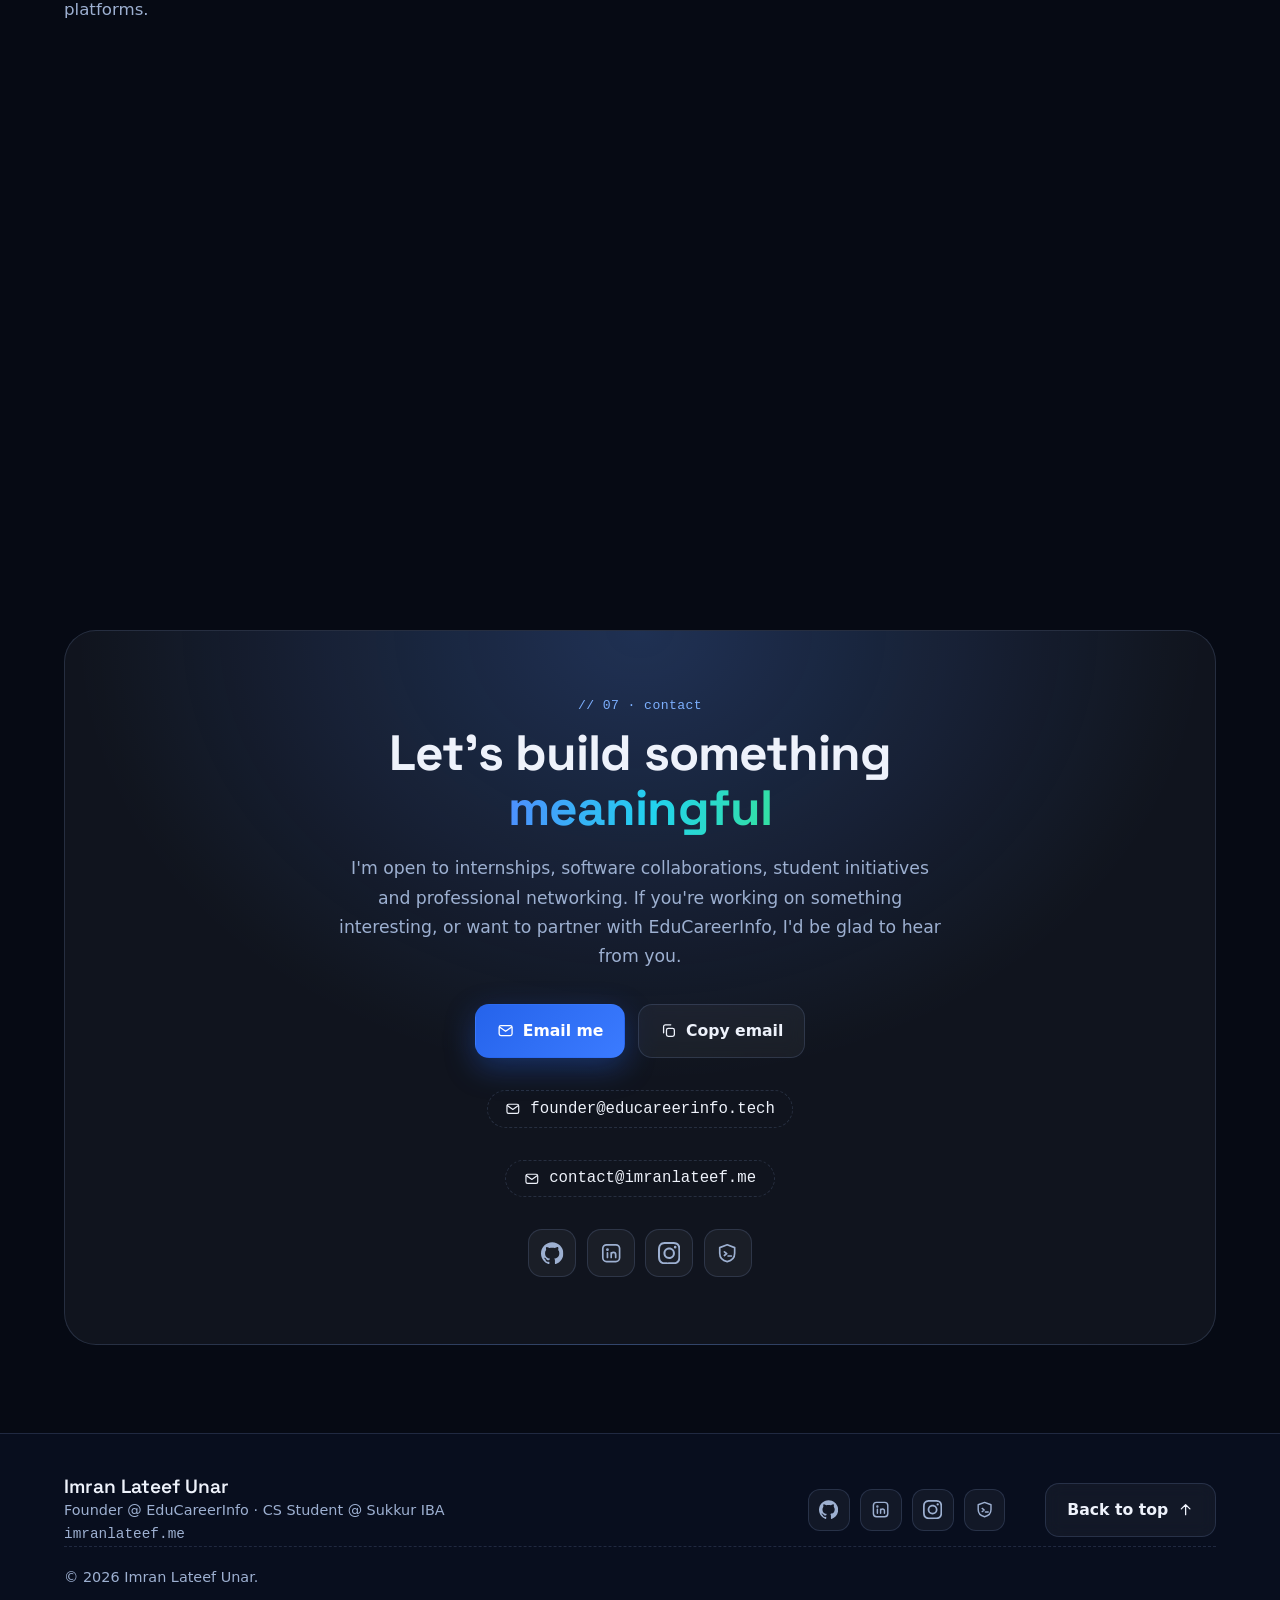
==== commit 1b1c3c0b: "Fix typo in founder's name in index.html" ====
--- a/index.html
+++ b/index.html
@@ -482,7 +482,7 @@
       <p class="hero__tag reveal"><span class="pulse" aria-hidden="true"></span> Founder @ EduCareerInfo &nbsp;·&nbsp; CS Student @ Sukkur IBA</p>
       <h1 id="name" class="name" aria-label="Imran Lateef Unar">
         <span class="l1" aria-hidden="true" data-split>Imraŋ</span>
-        <span class="l2" aria-hidden="true" data-split data-grad>Latệệf Uŋŋar</span>
+        <span class="l2" aria-hidden="true" data-split>Latệệf Uŋar</span>
       </h1>
       <p class="hero__head reveal" style="--d:.15s">Building with code. Learning with purpose.</p>
       <p class="hero__intro reveal" style="--d:.25s"><b>Founder of EduCareerInfo</b> and Computer Science student at Sukkur IBA University. I build software, explore cybersecurity, and create technology that opens doors for students across Pakistan.</p>
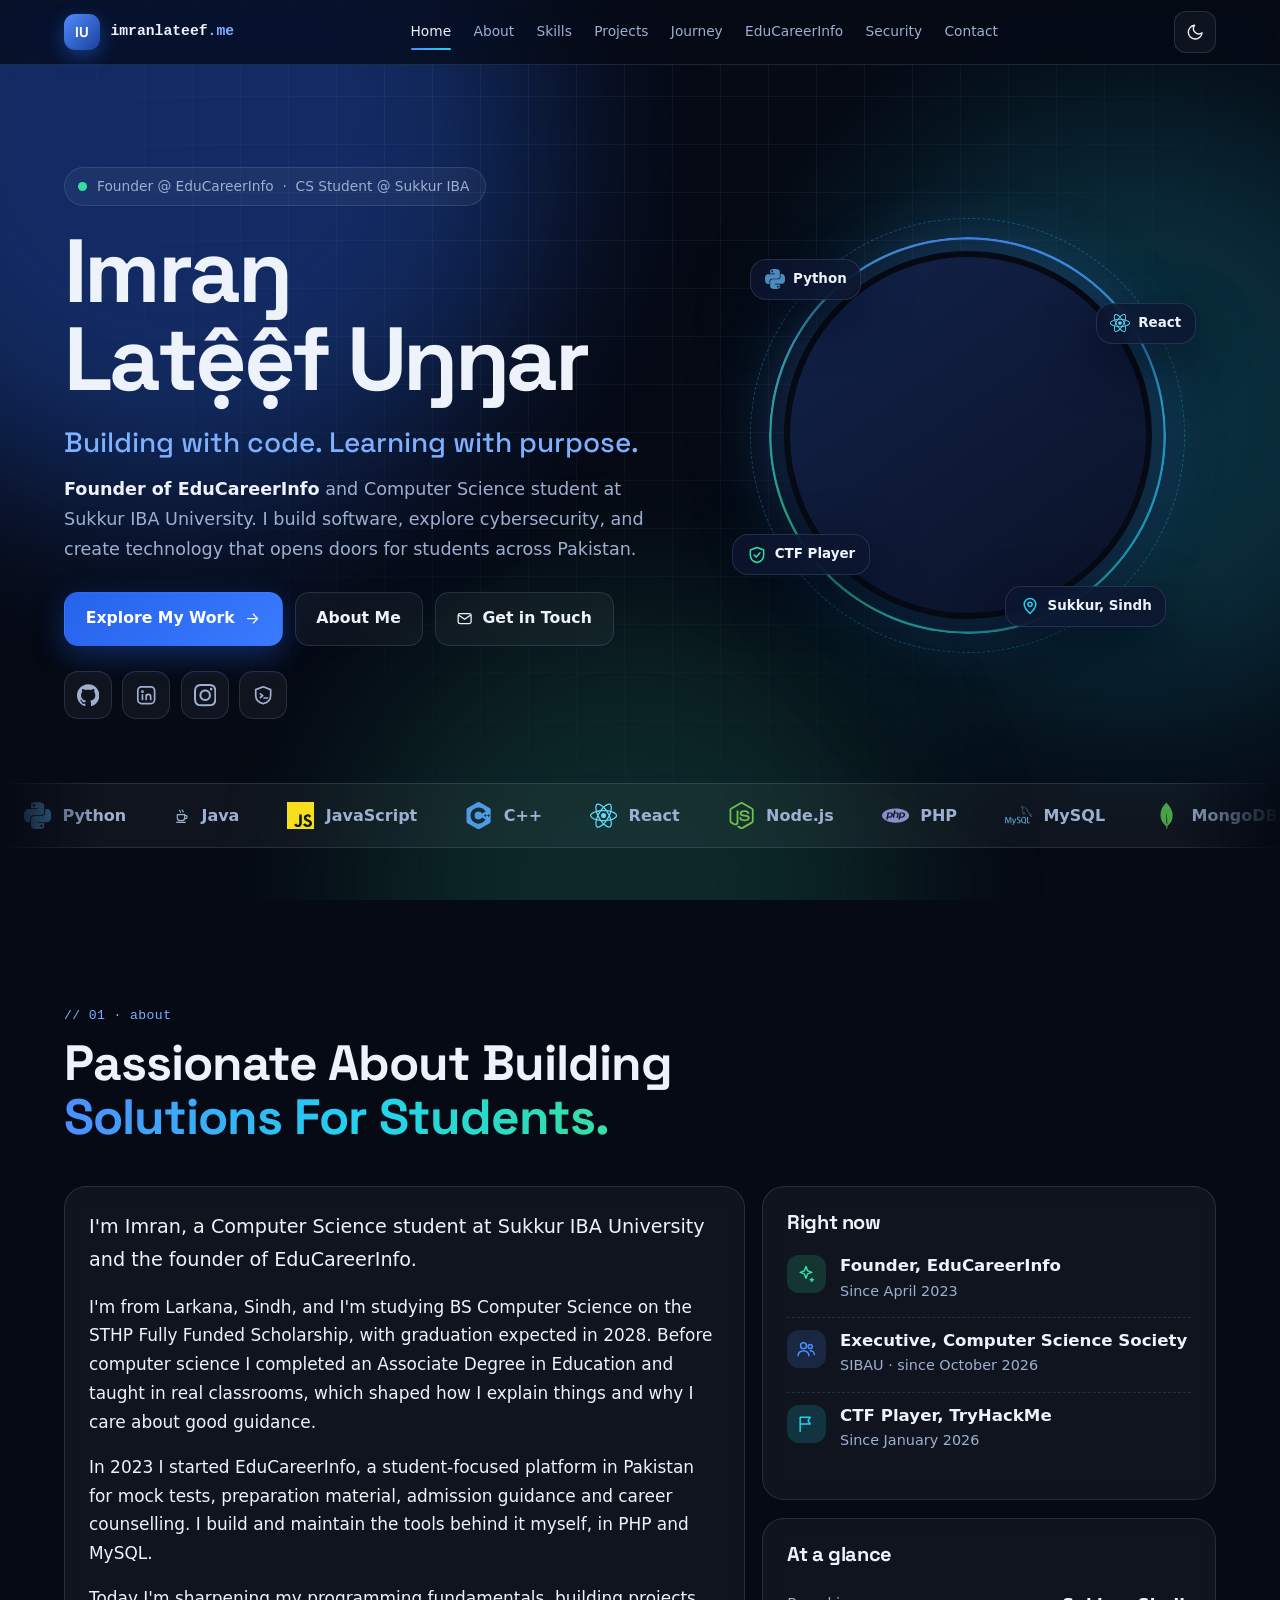
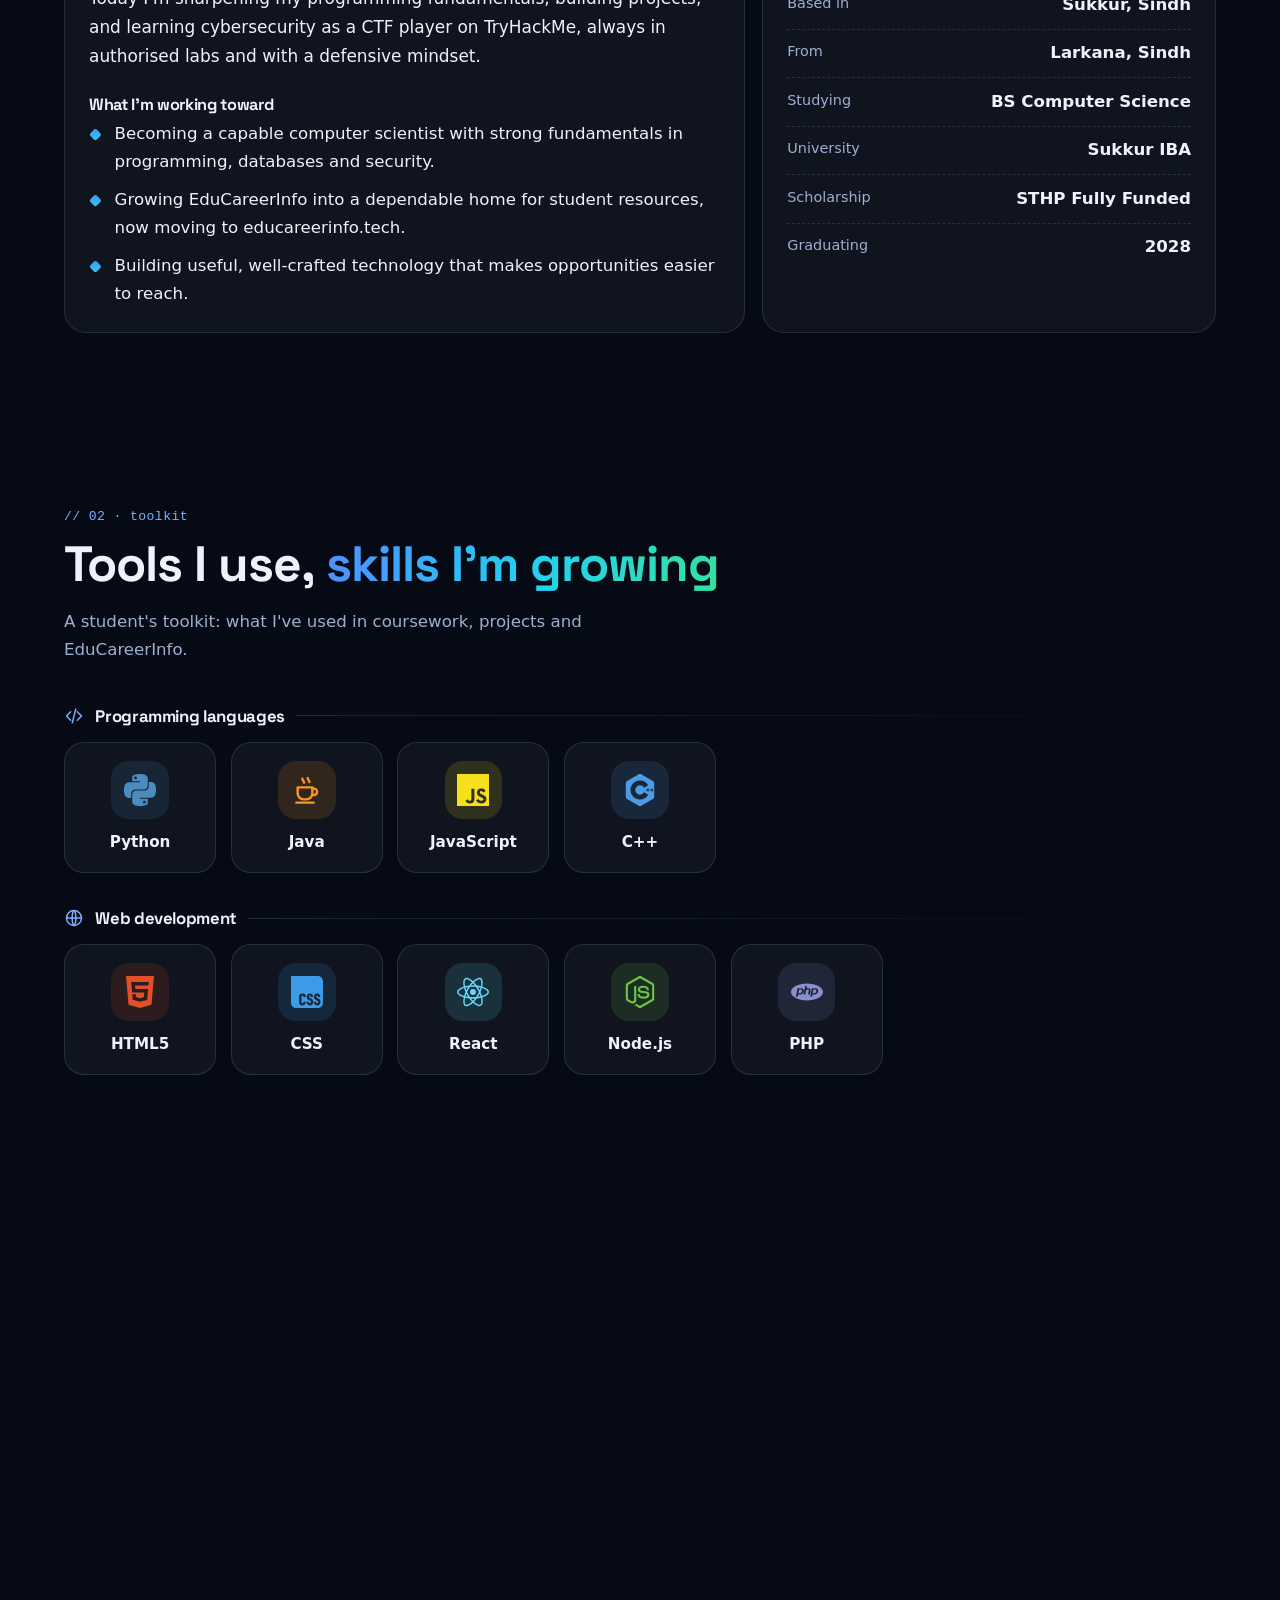
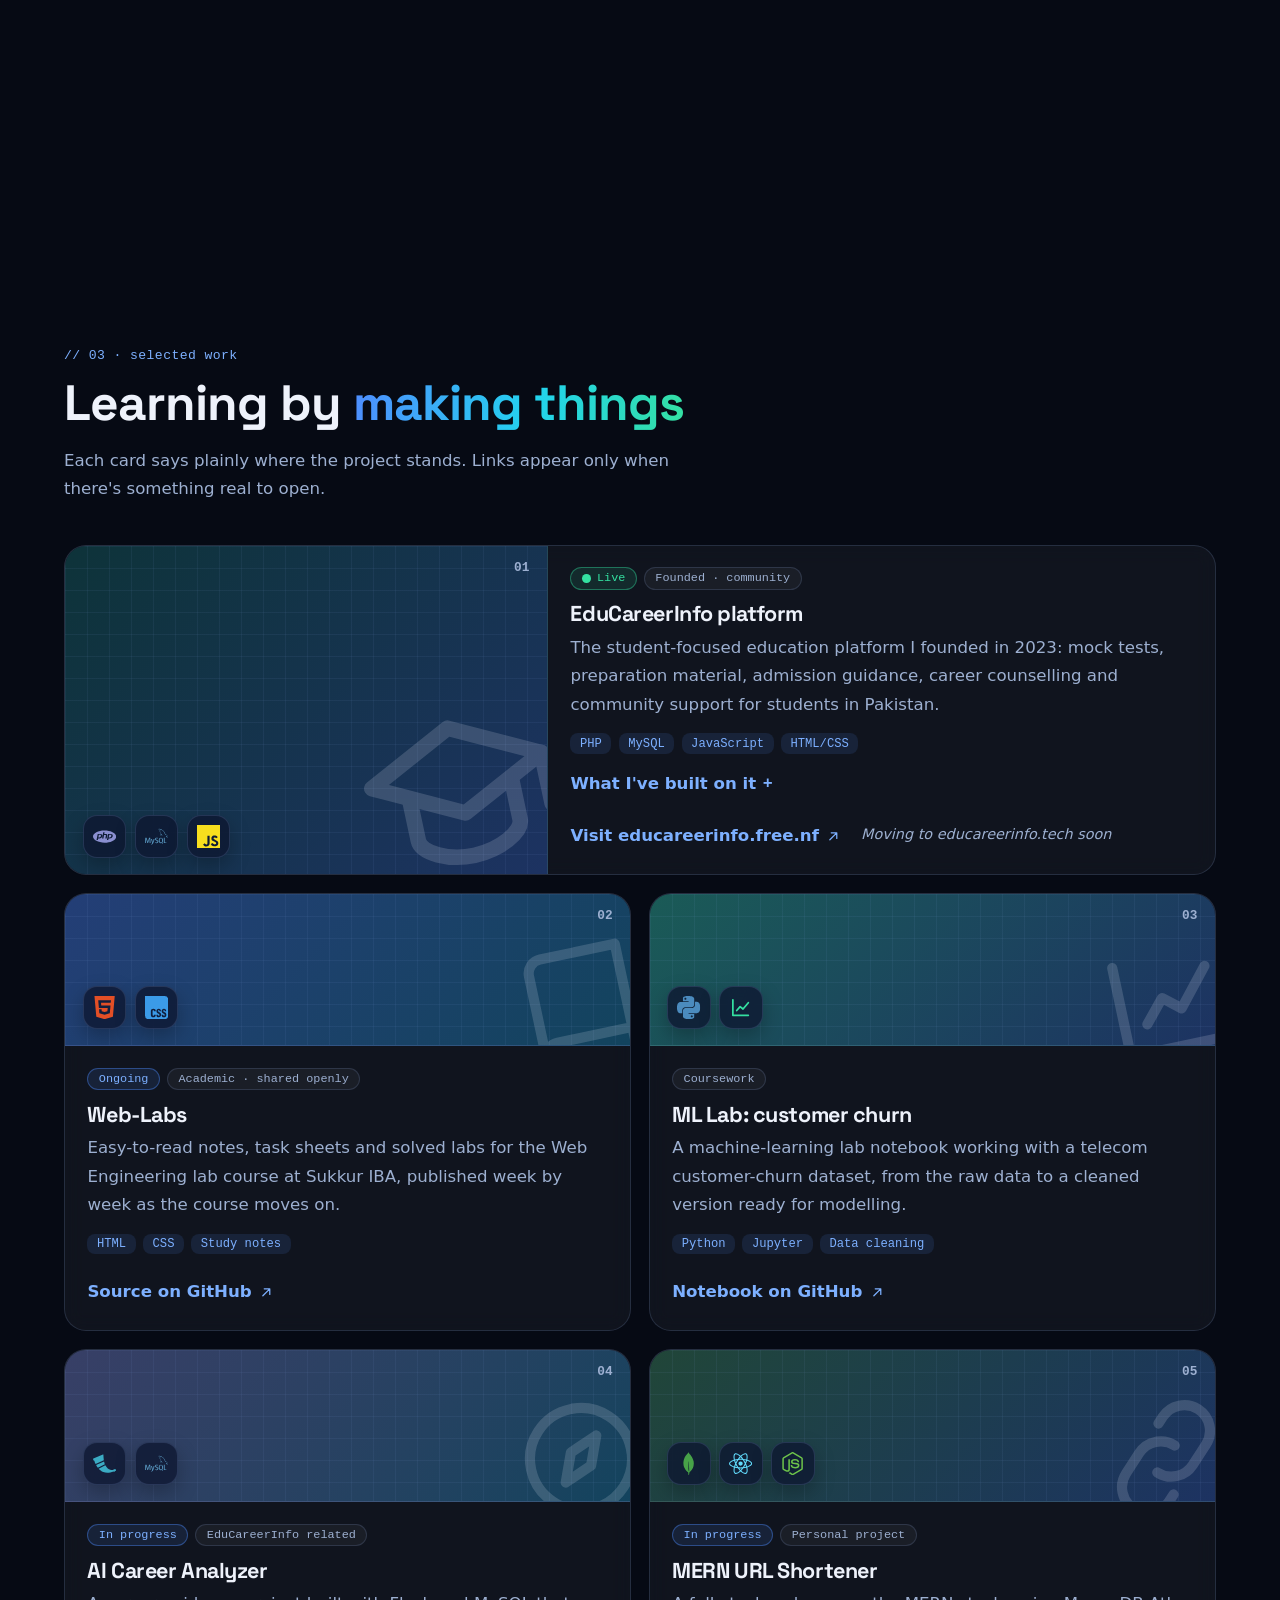
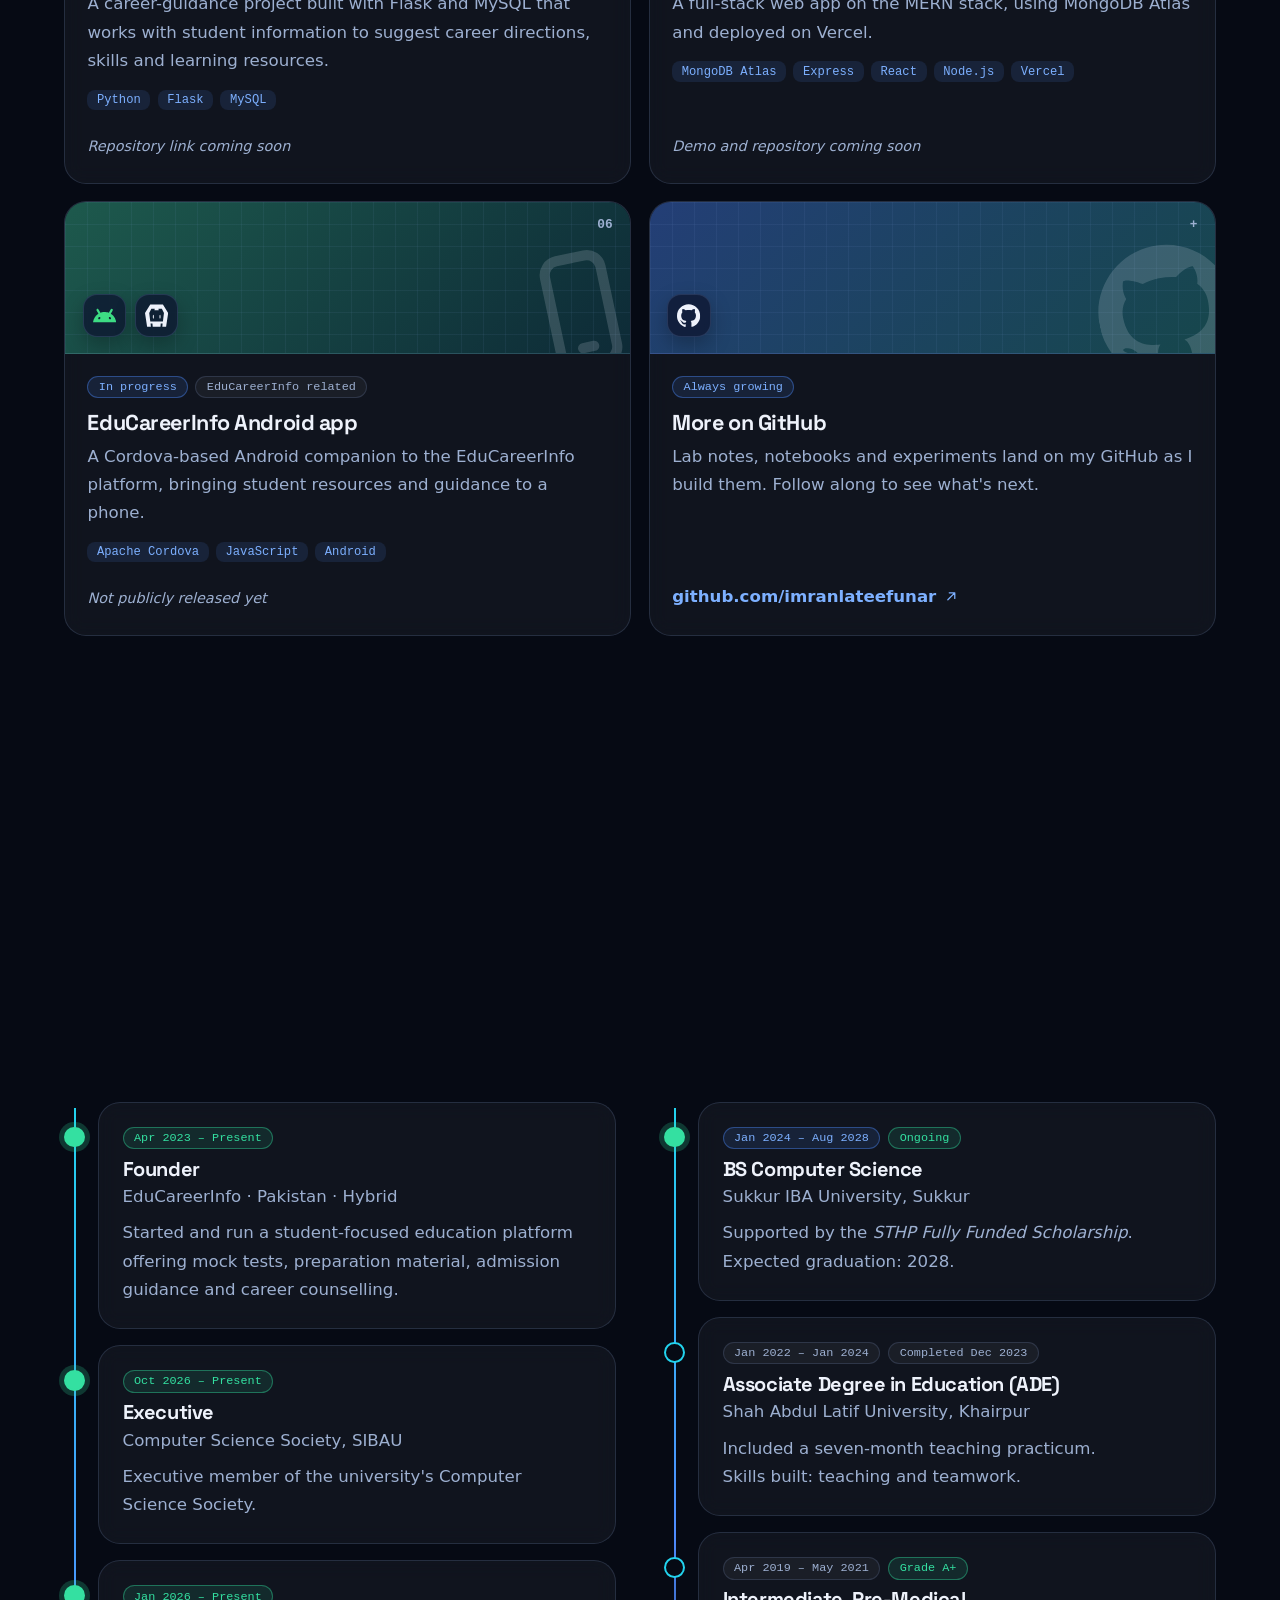
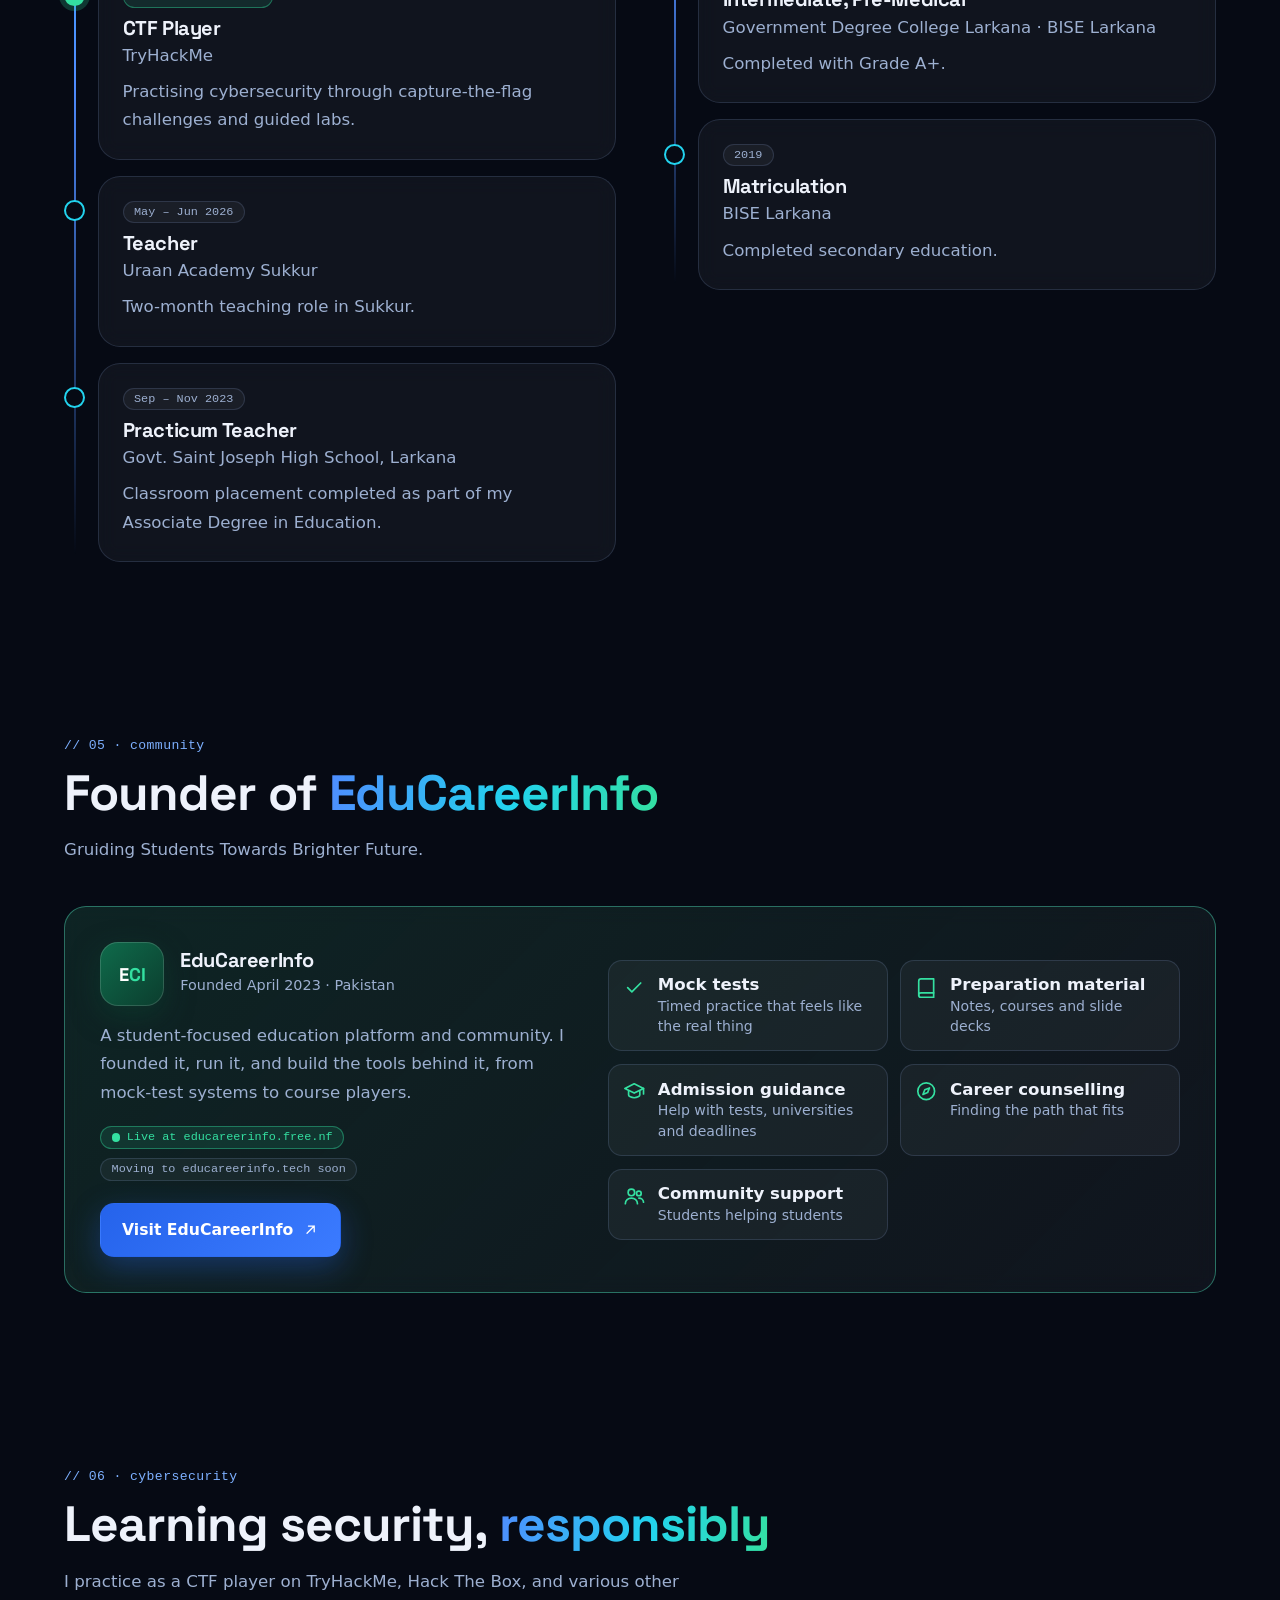
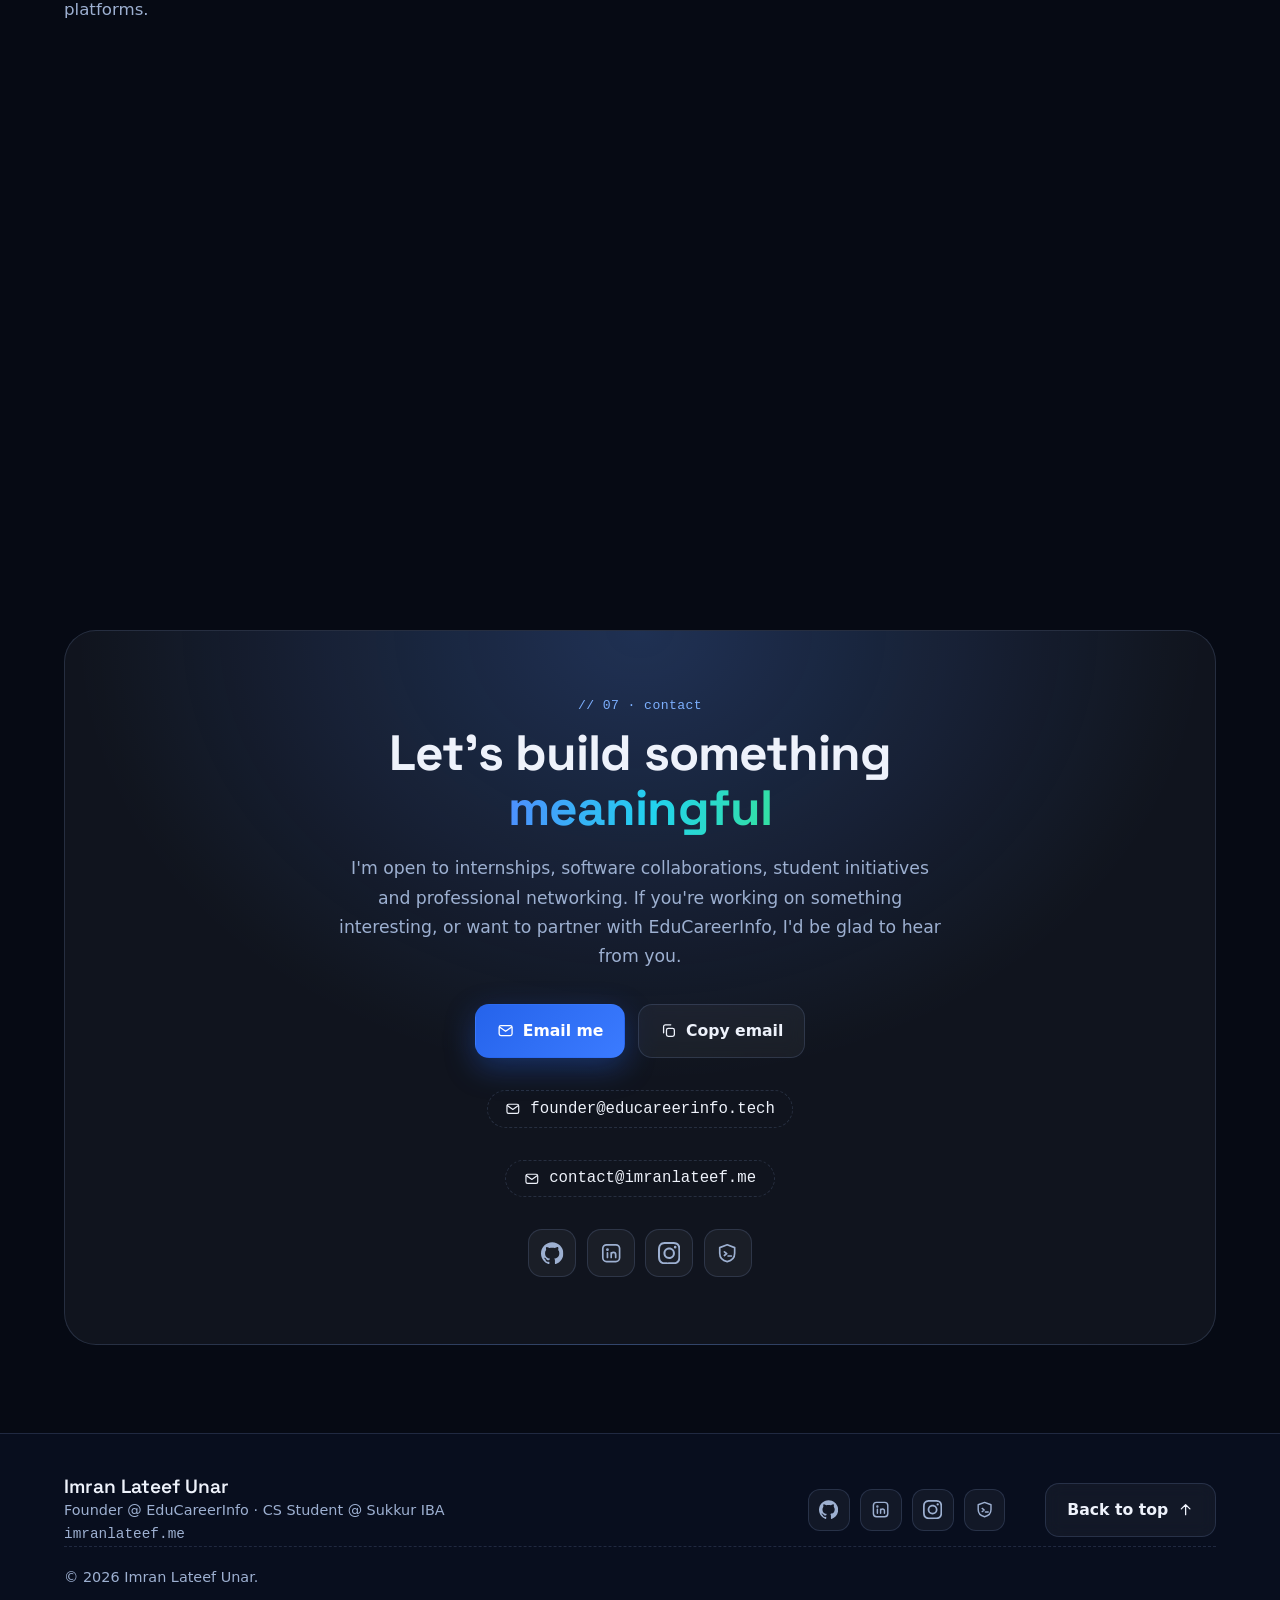
==== commit 8944c704: "Update name span for improved accessibility" ====
--- a/index.html
+++ b/index.html
@@ -482,7 +482,7 @@
       <p class="hero__tag reveal"><span class="pulse" aria-hidden="true"></span> Founder @ EduCareerInfo &nbsp;·&nbsp; CS Student @ Sukkur IBA</p>
       <h1 id="name" class="name" aria-label="Imran Lateef Unar">
         <span class="l1" aria-hidden="true" data-split>Imraŋ</span>
-        <span class="l2" aria-hidden="true" data-split>Latệệf Uŋar</span>
+        <span class="l2" aria-hidden="true" data-split data-grid>Latệệf Uŋŋar</span>
       </h1>
       <p class="hero__head reveal" style="--d:.15s">Building with code. Learning with purpose.</p>
       <p class="hero__intro reveal" style="--d:.25s"><b>Founder of EduCareerInfo</b> and Computer Science student at Sukkur IBA University. I build software, explore cybersecurity, and create technology that opens doors for students across Pakistan.</p>
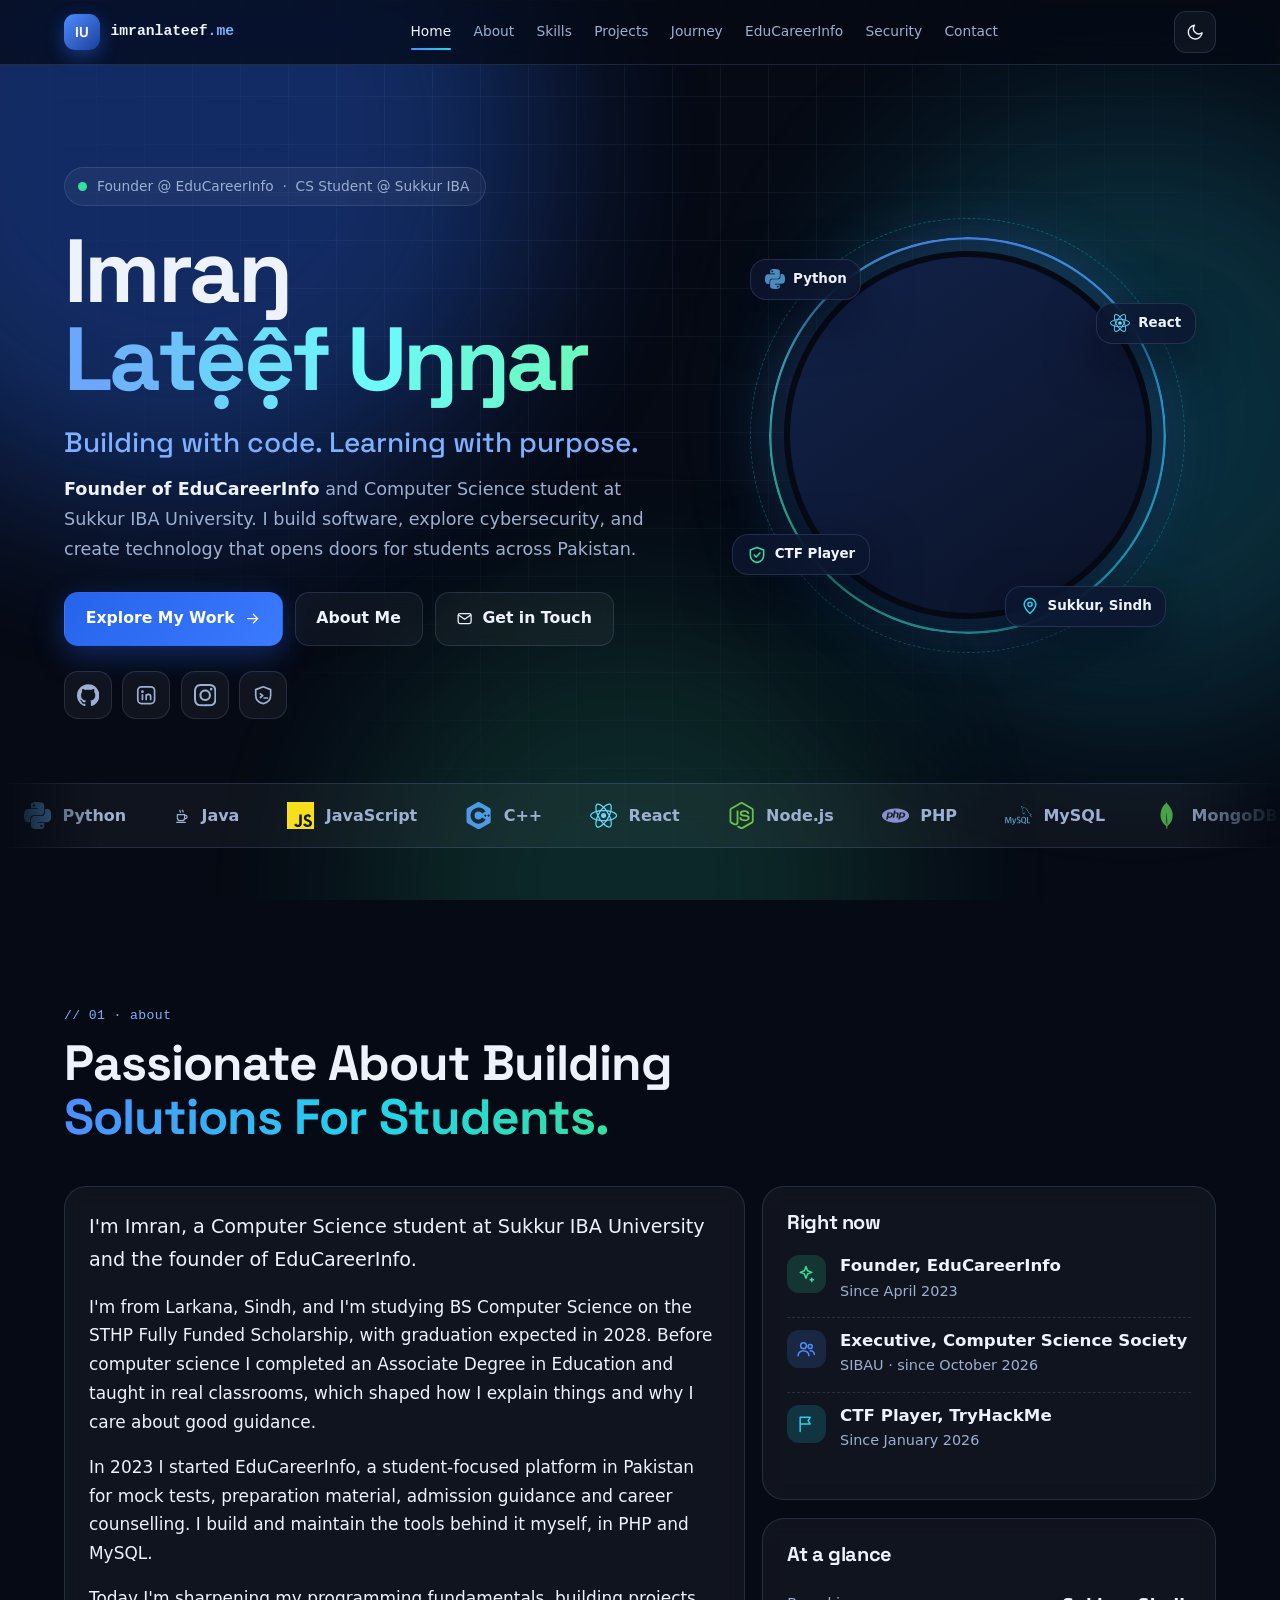
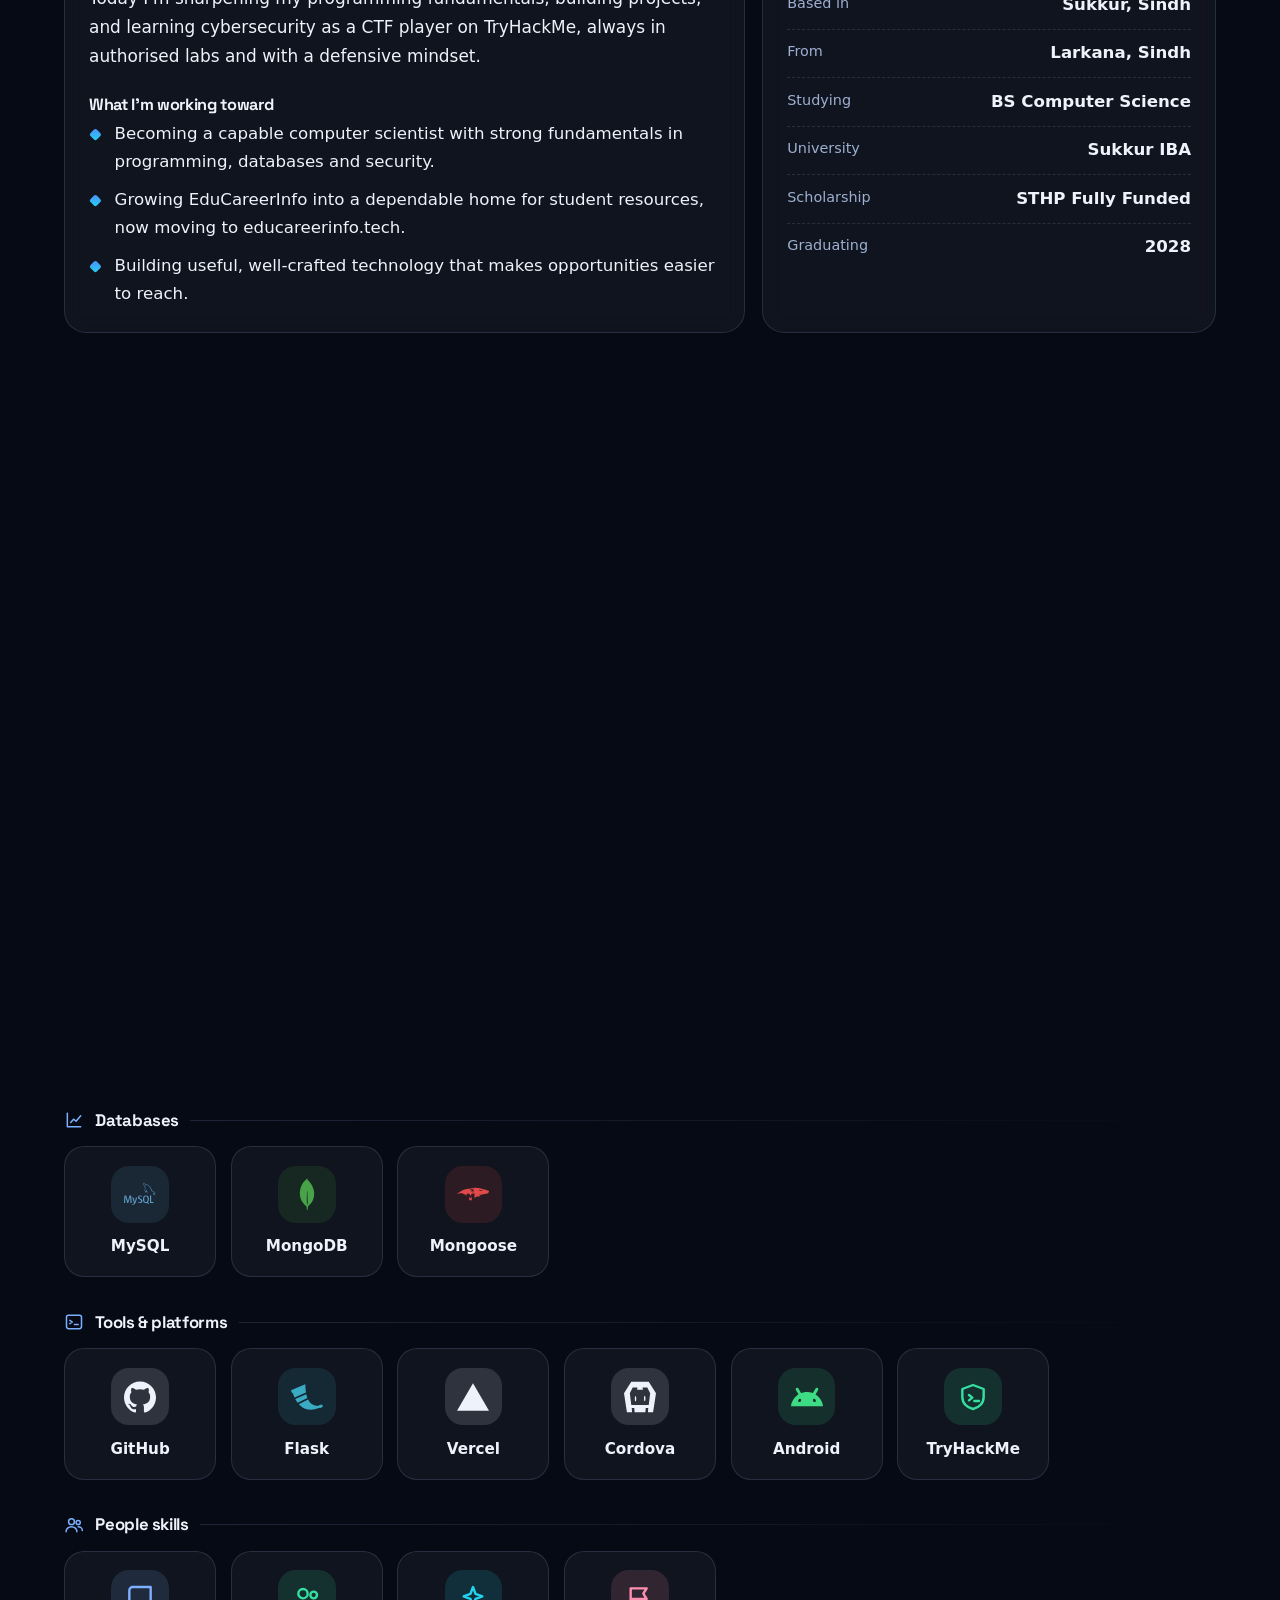
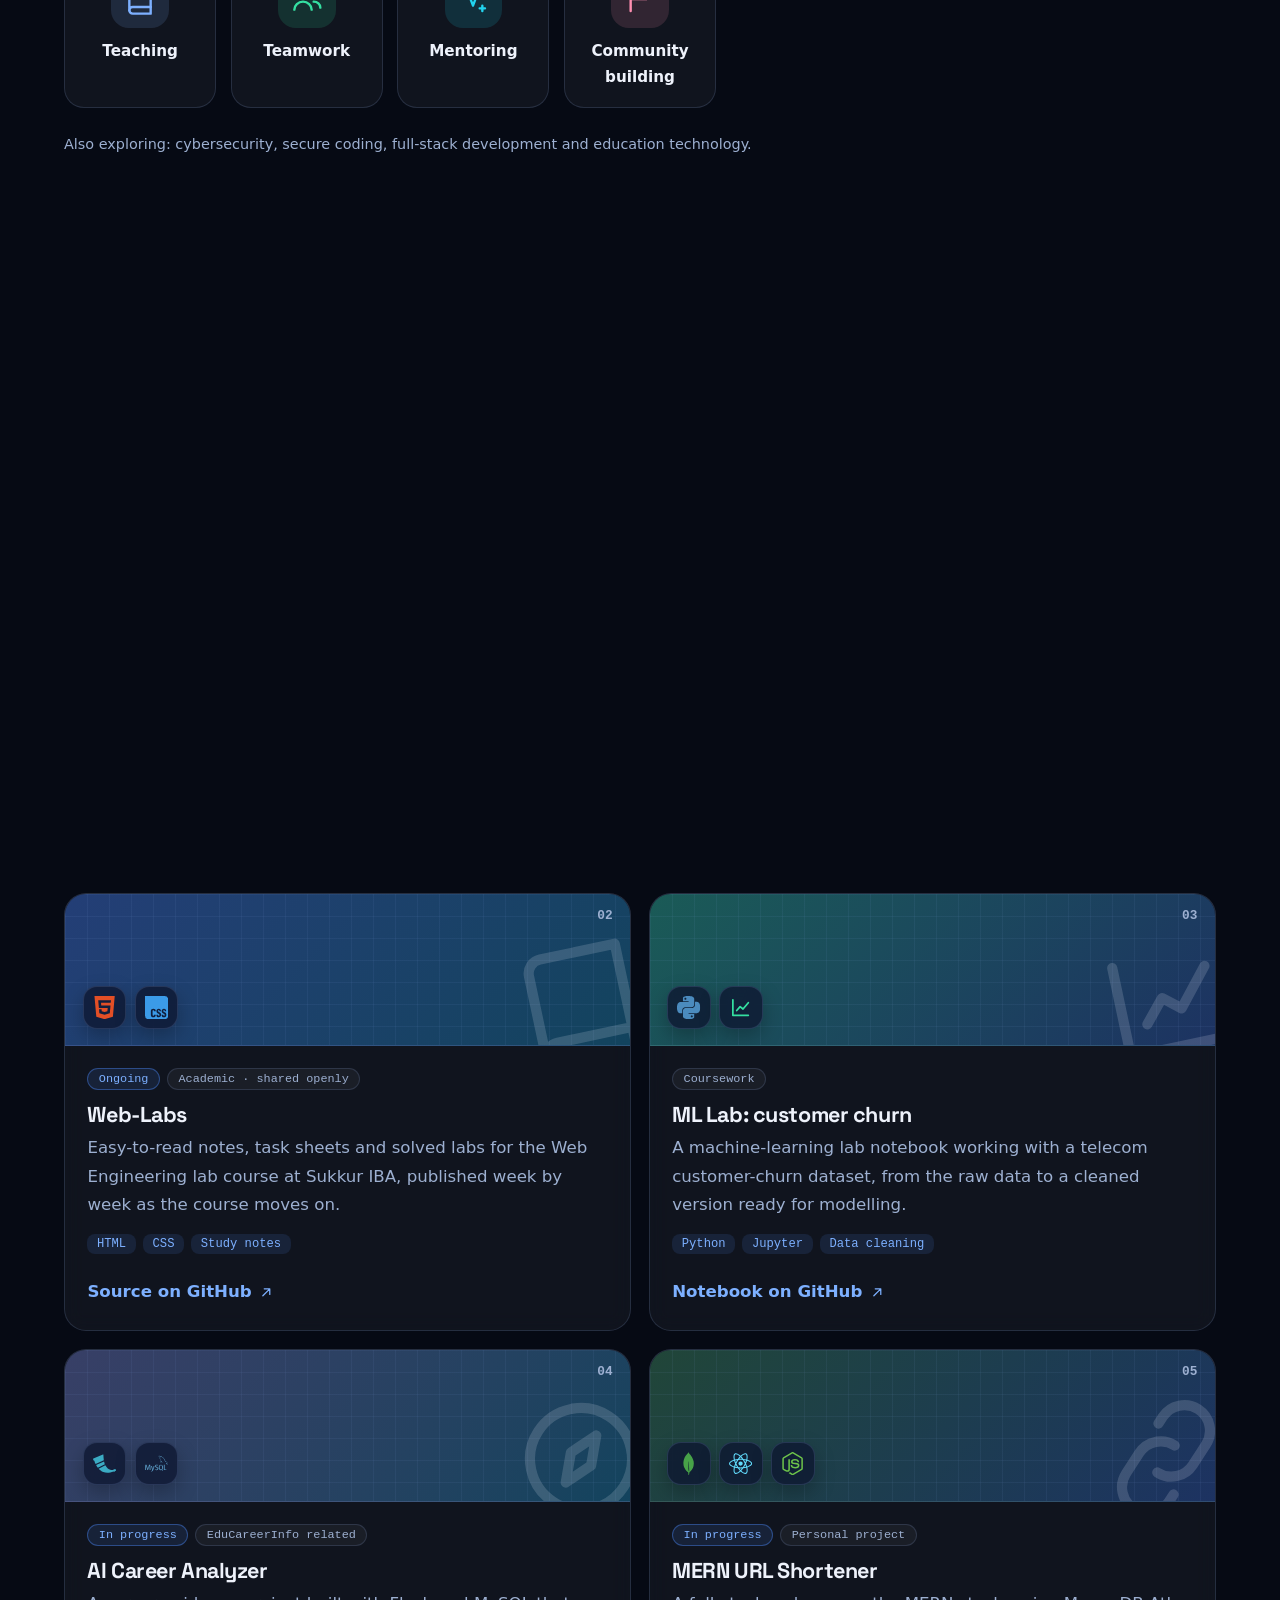
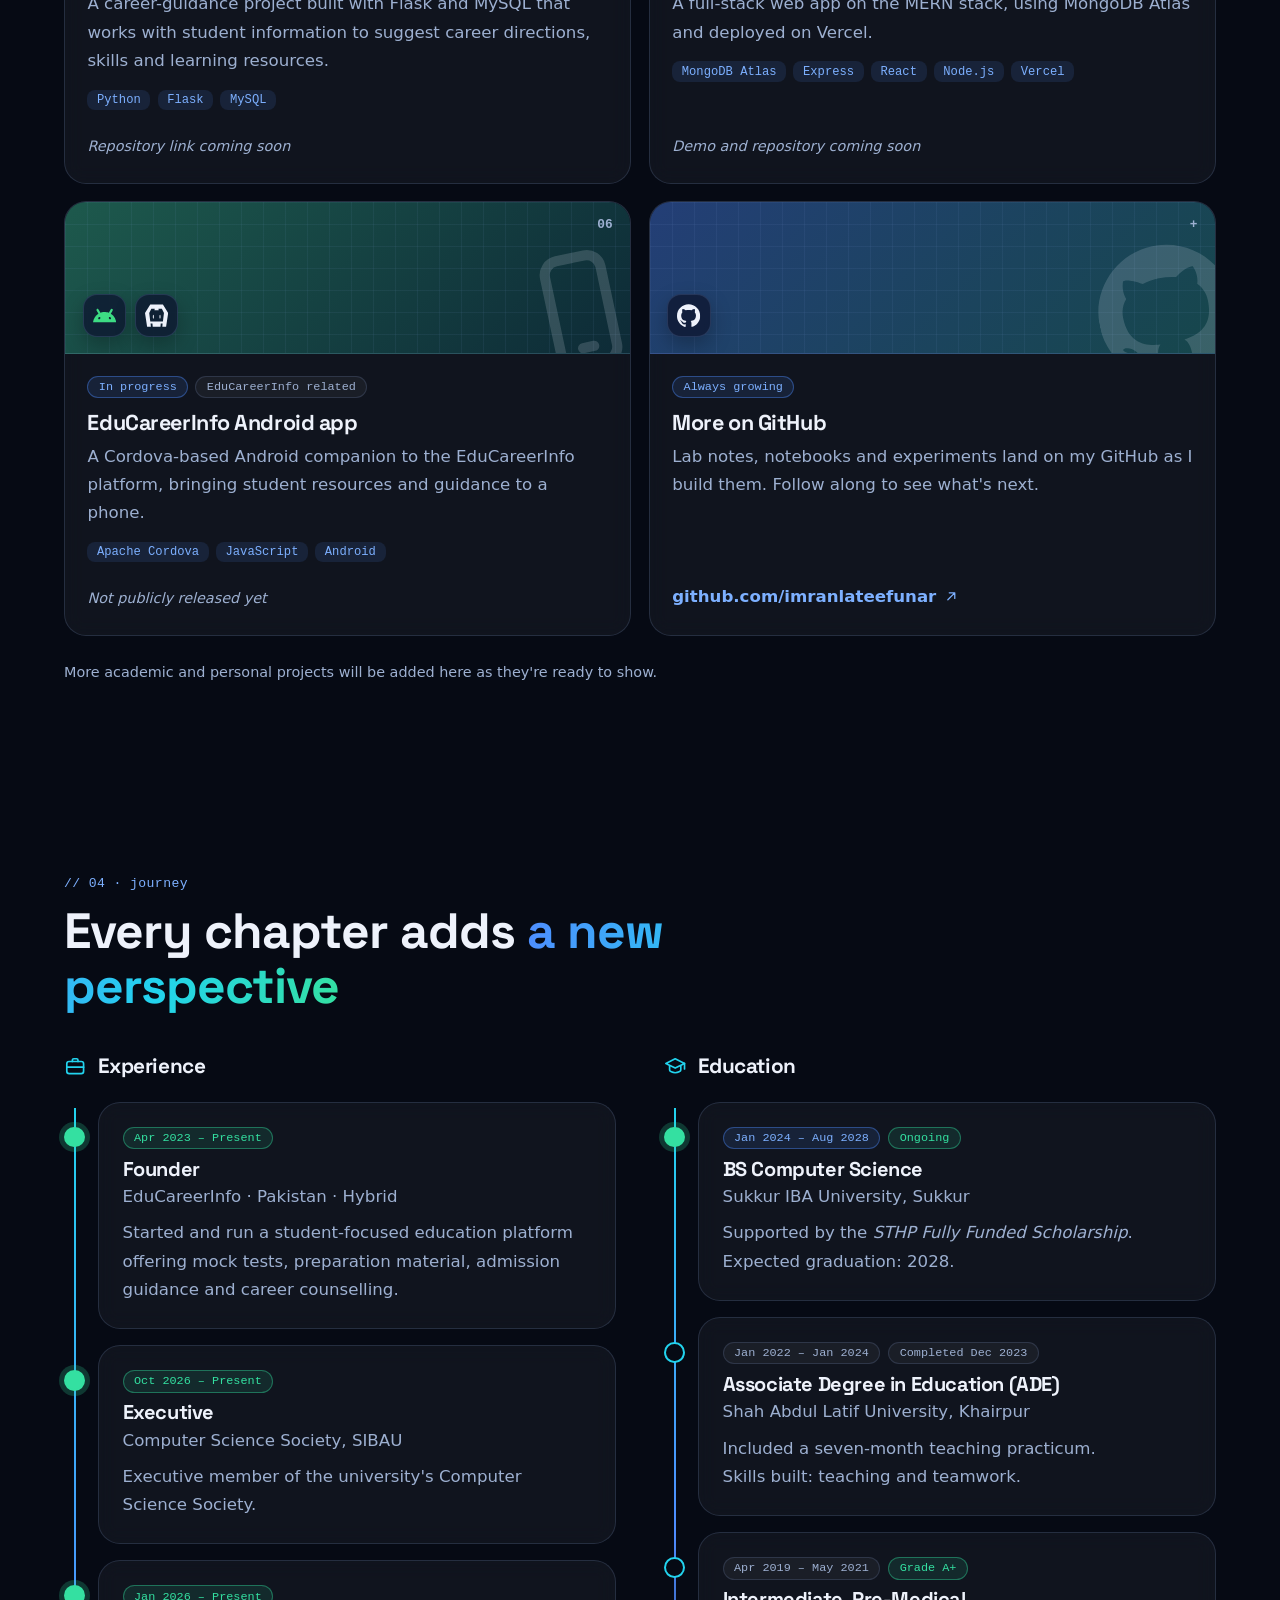
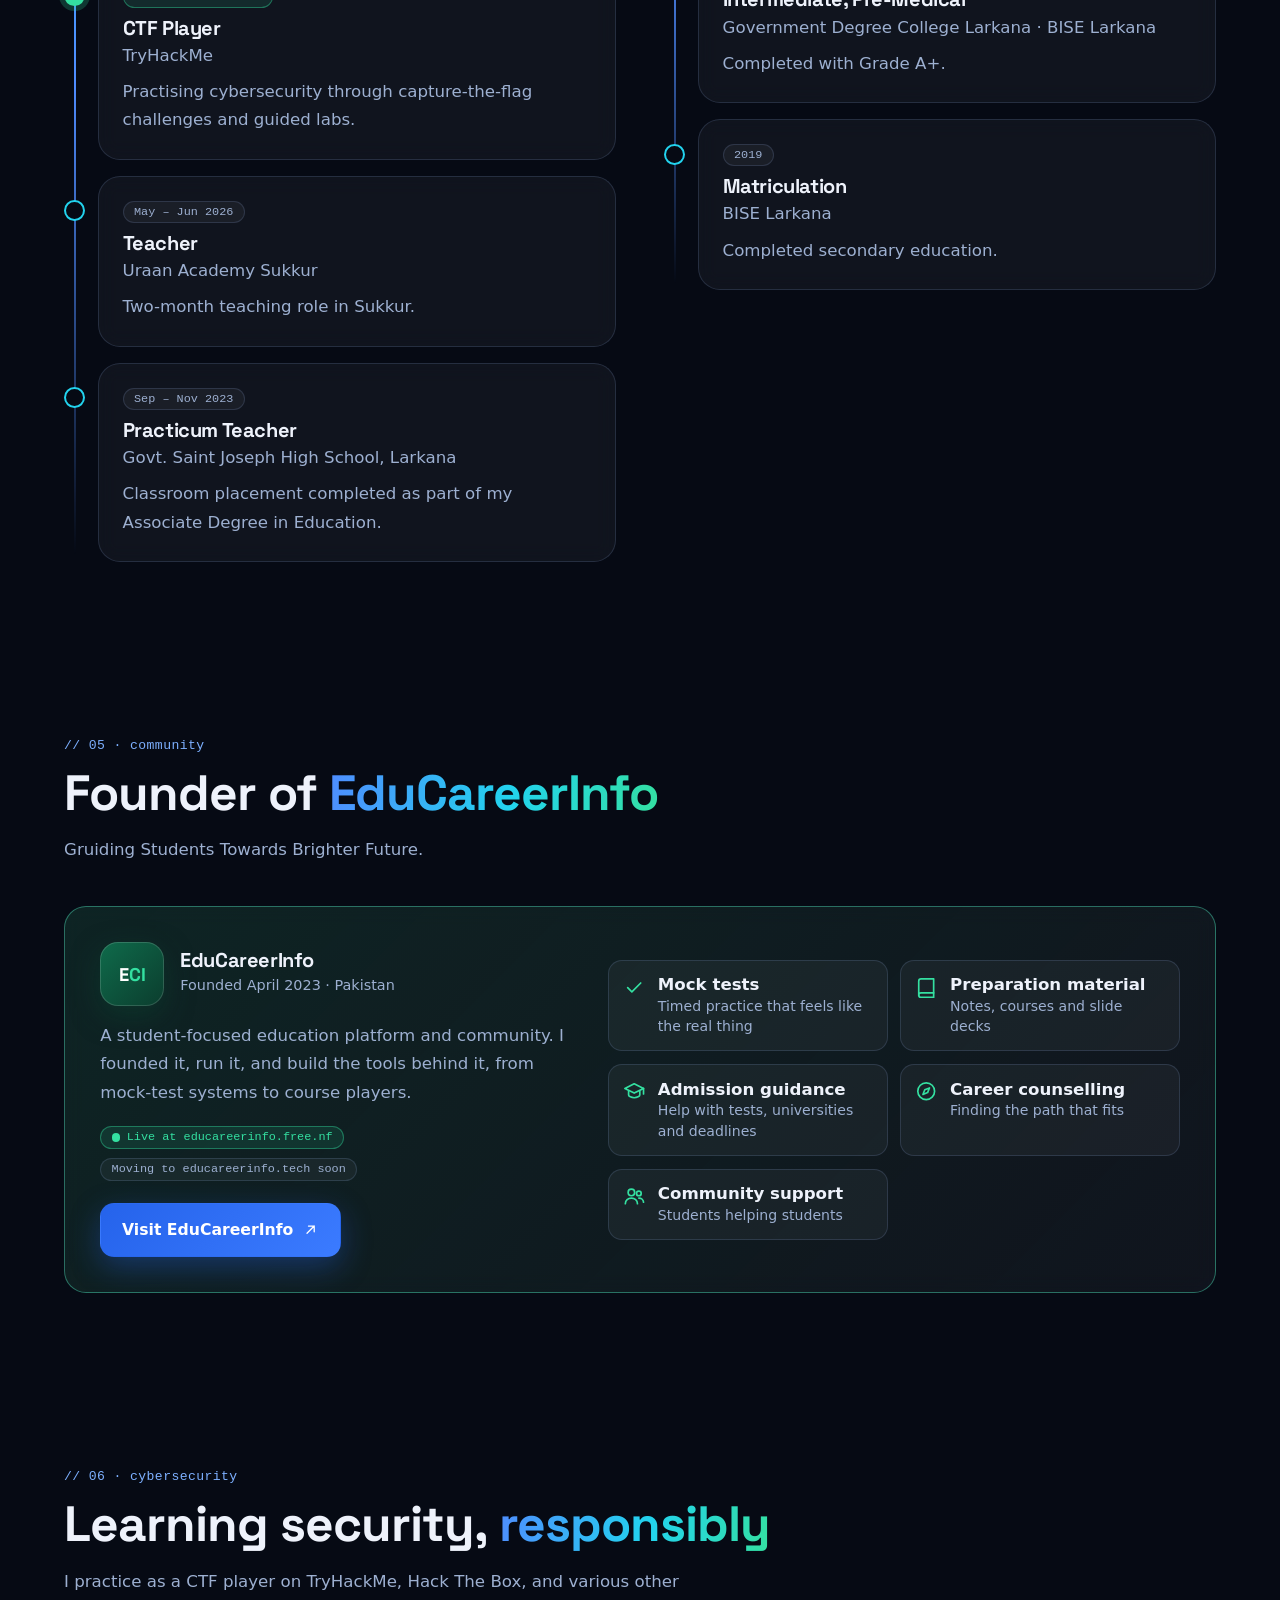
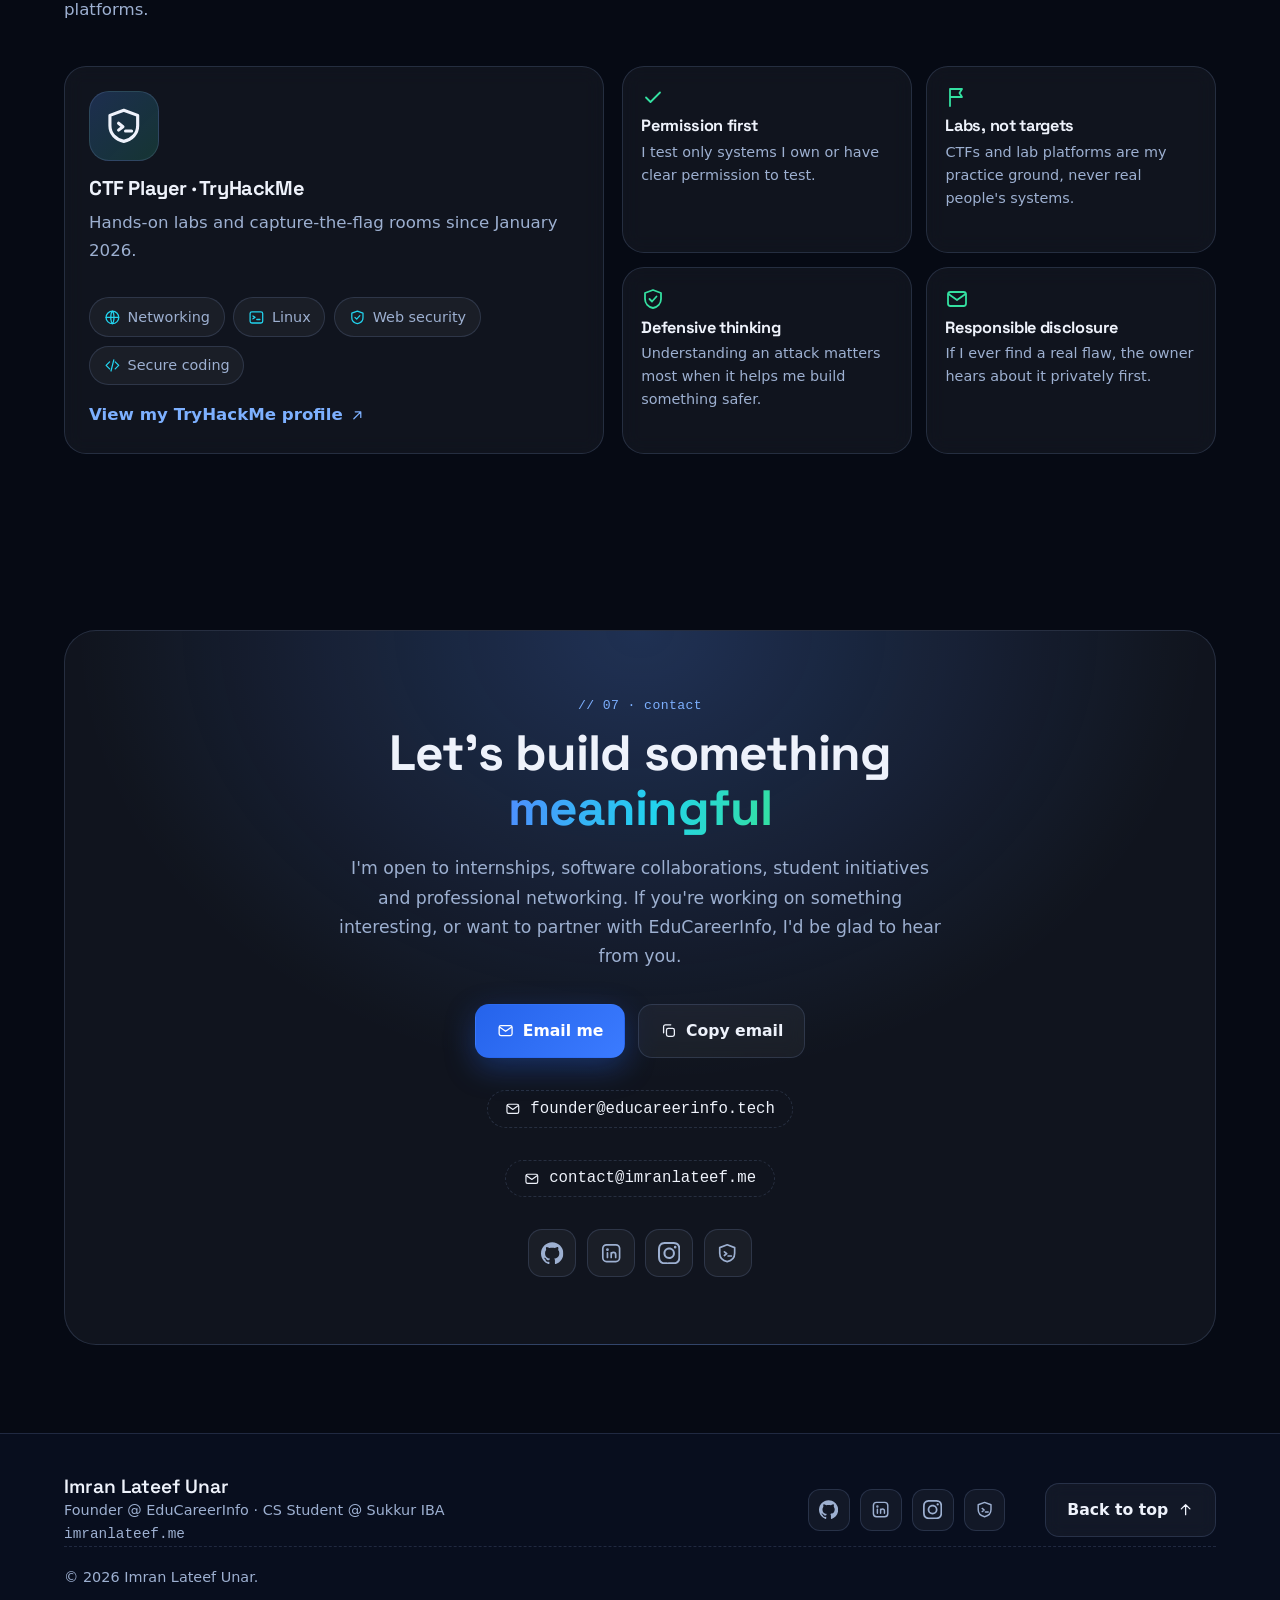
==== commit c5550be2: "Update aria-hidden attribute in index.html" ====
--- a/index.html
+++ b/index.html
@@ -482,7 +482,7 @@
       <p class="hero__tag reveal"><span class="pulse" aria-hidden="true"></span> Founder @ EduCareerInfo &nbsp;·&nbsp; CS Student @ Sukkur IBA</p>
       <h1 id="name" class="name" aria-label="Imran Lateef Unar">
         <span class="l1" aria-hidden="true" data-split>Imraŋ</span>
-        <span class="l2" aria-hidden="true" data-split data-grid>Latệệf Uŋŋar</span>
+        <span class="l2" aria-hidden="true" data-split data-grad>Latệệf Uŋŋar</span>
       </h1>
       <p class="hero__head reveal" style="--d:.15s">Building with code. Learning with purpose.</p>
       <p class="hero__intro reveal" style="--d:.25s"><b>Founder of EduCareerInfo</b> and Computer Science student at Sukkur IBA University. I build software, explore cybersecurity, and create technology that opens doors for students across Pakistan.</p>
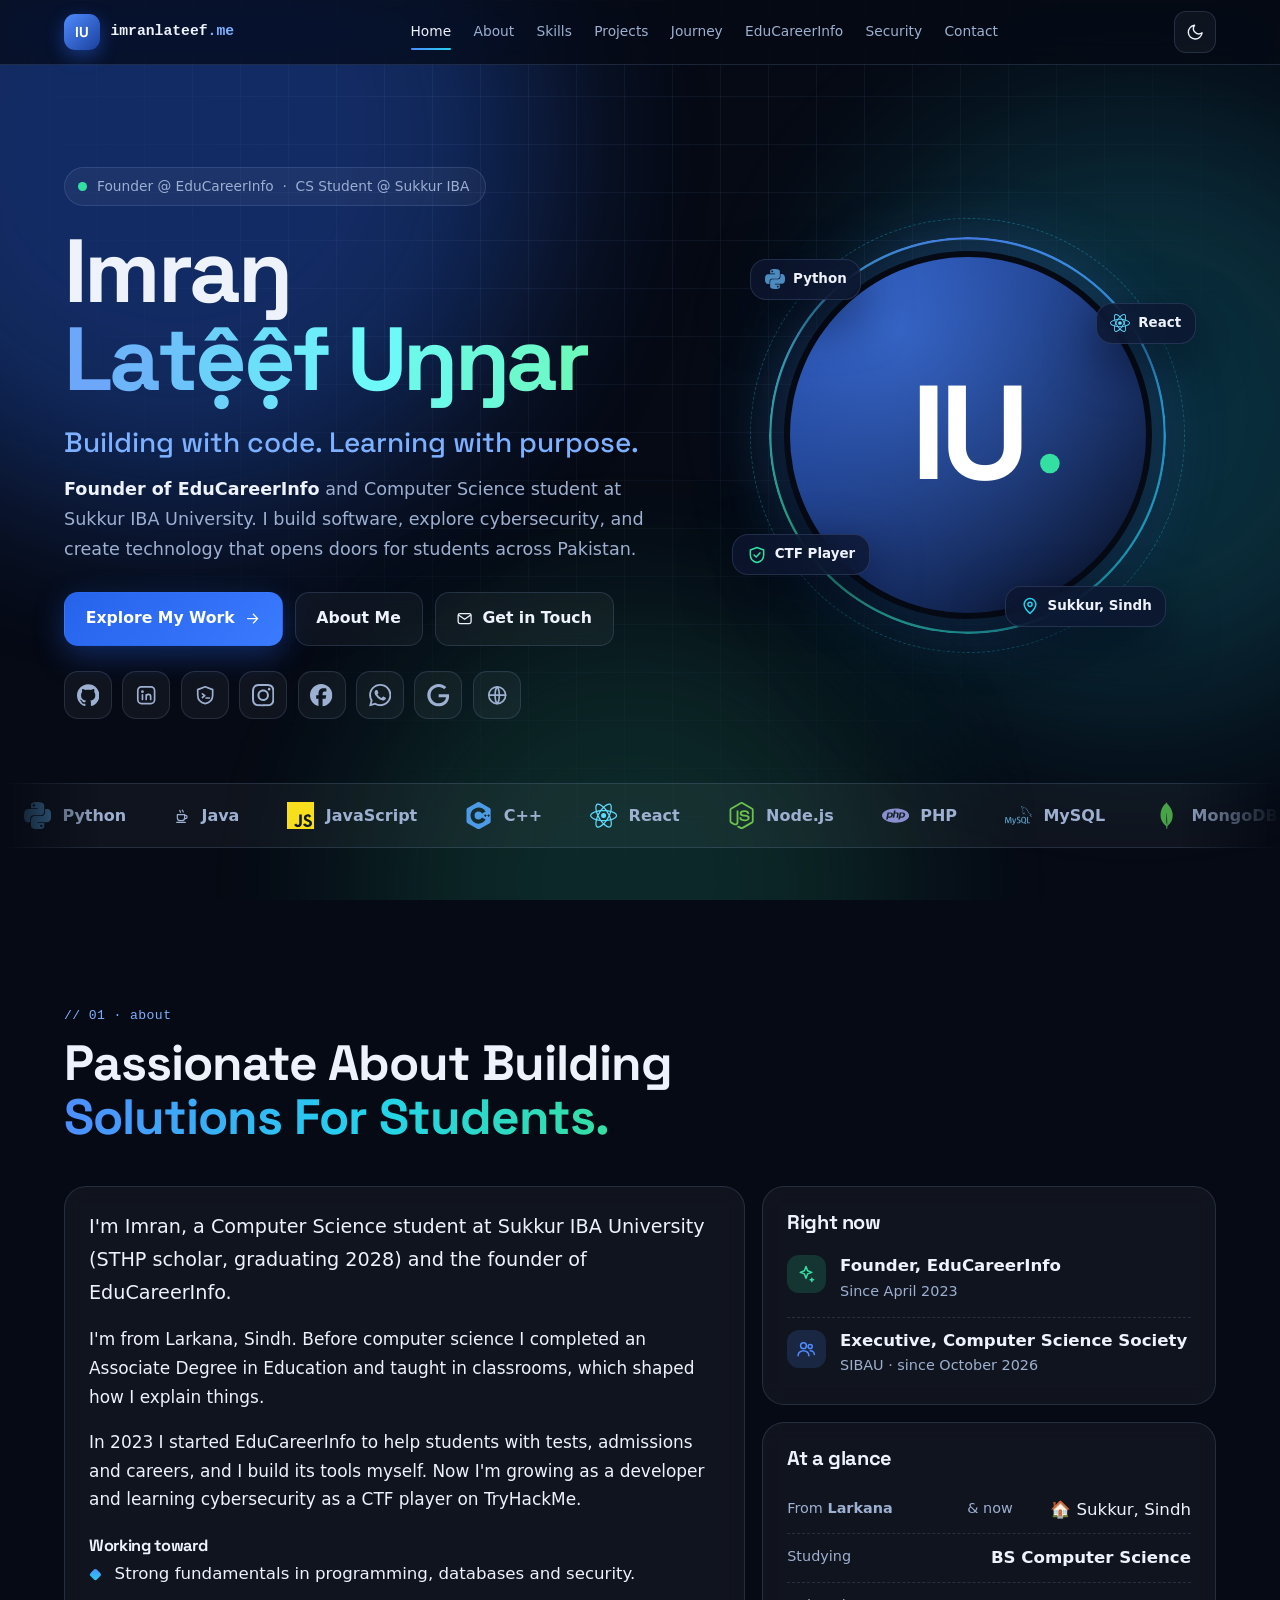
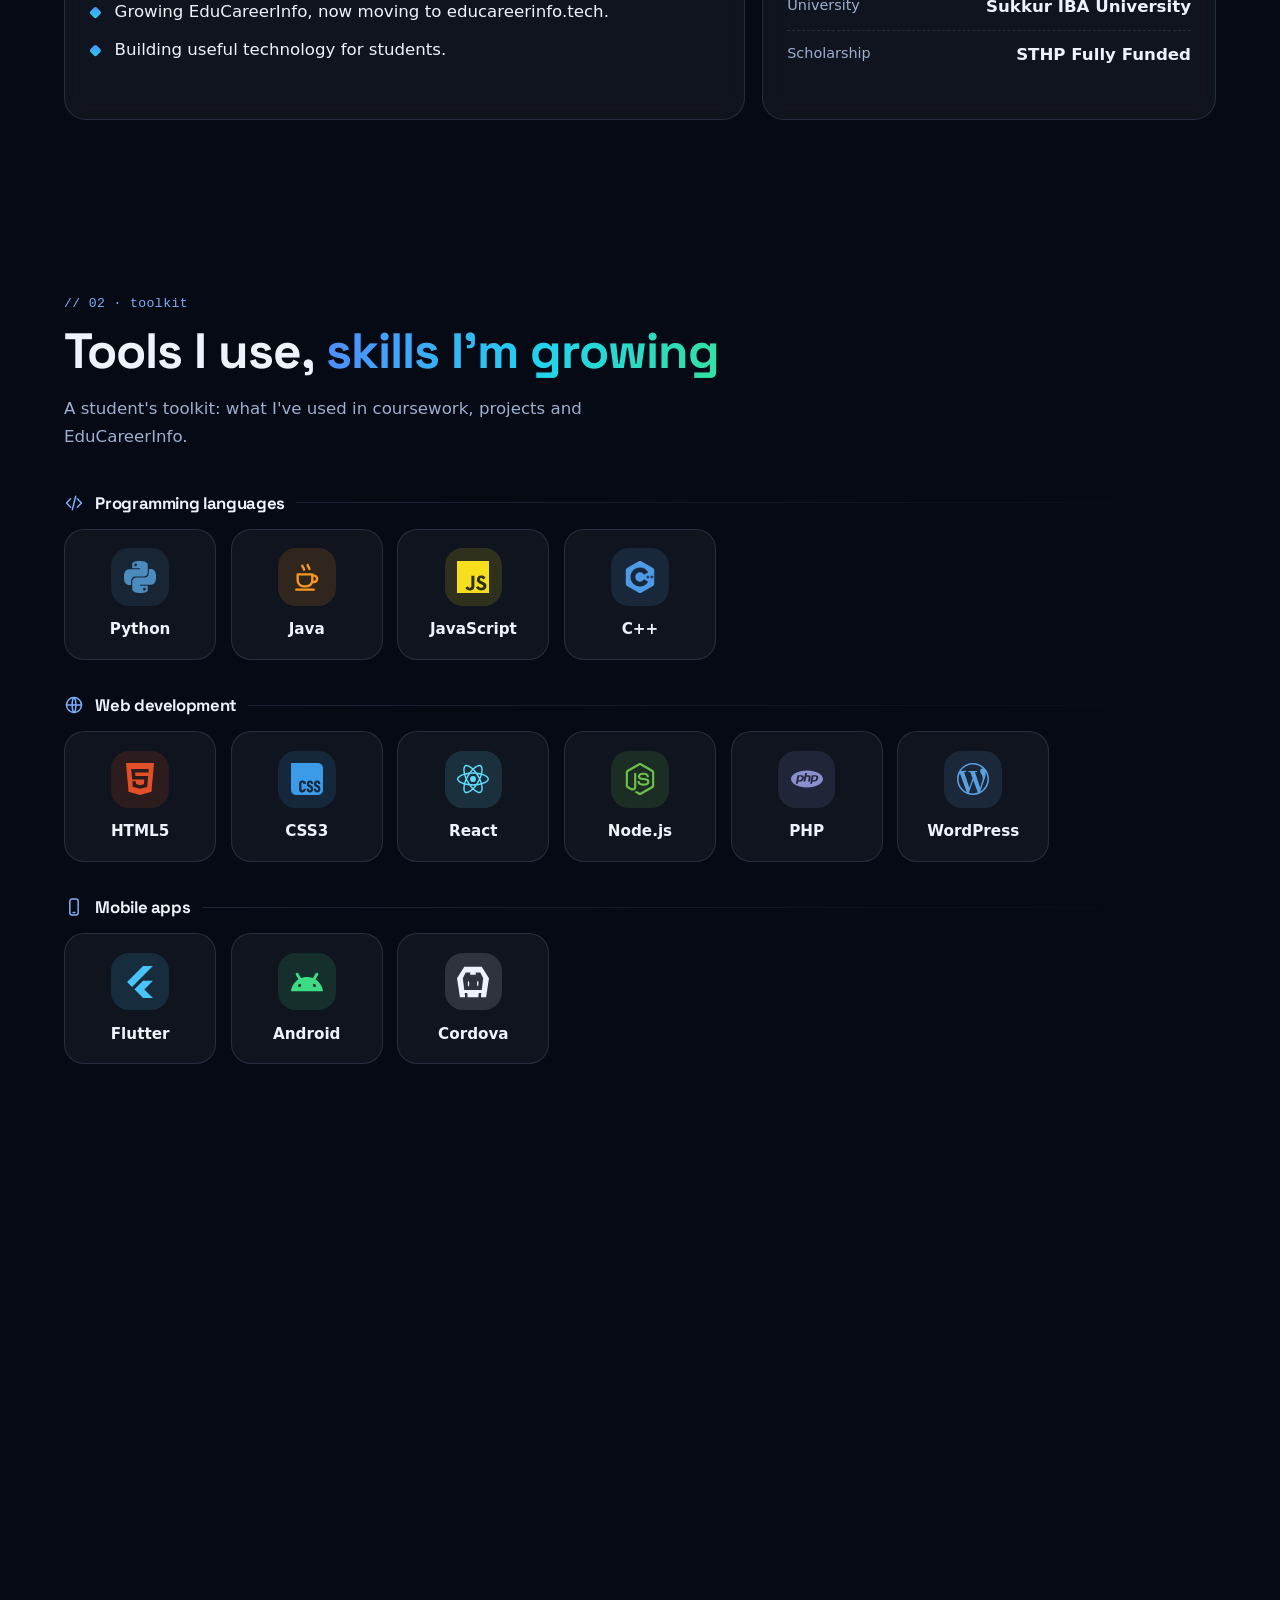
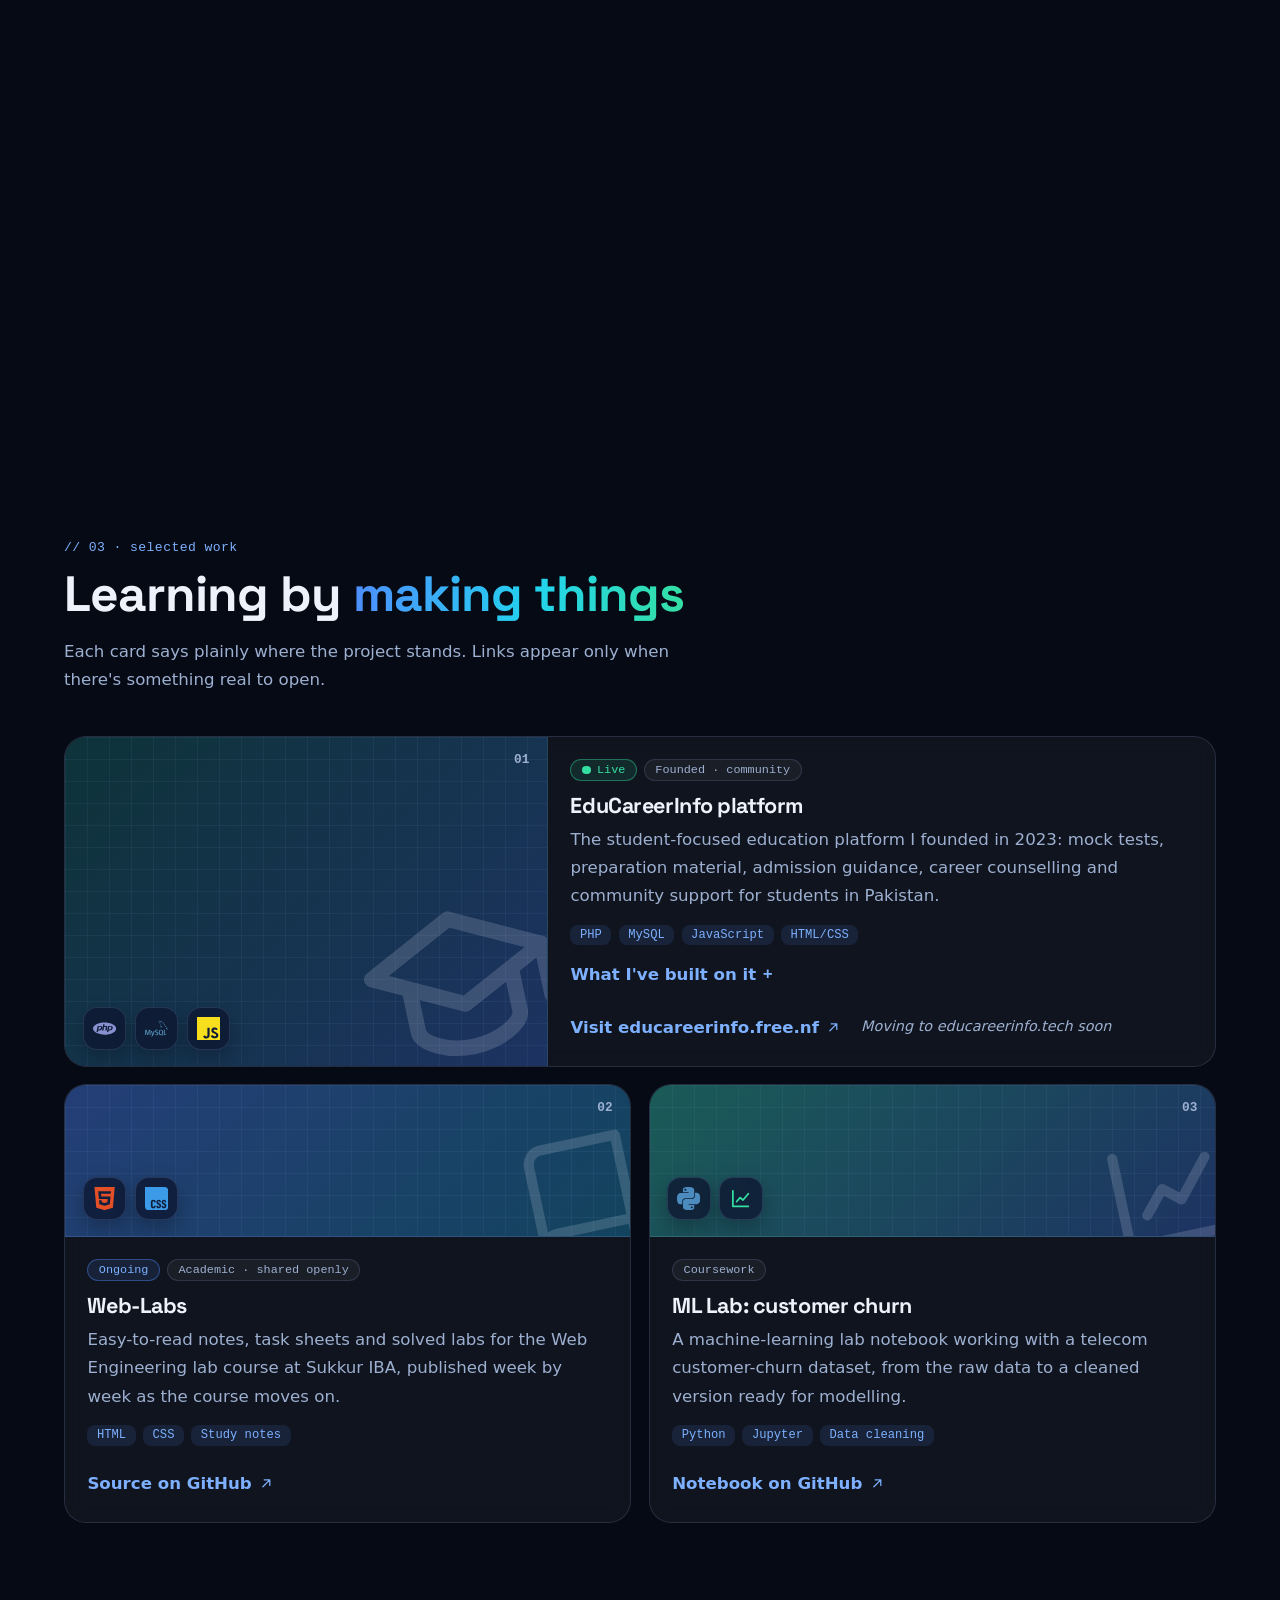
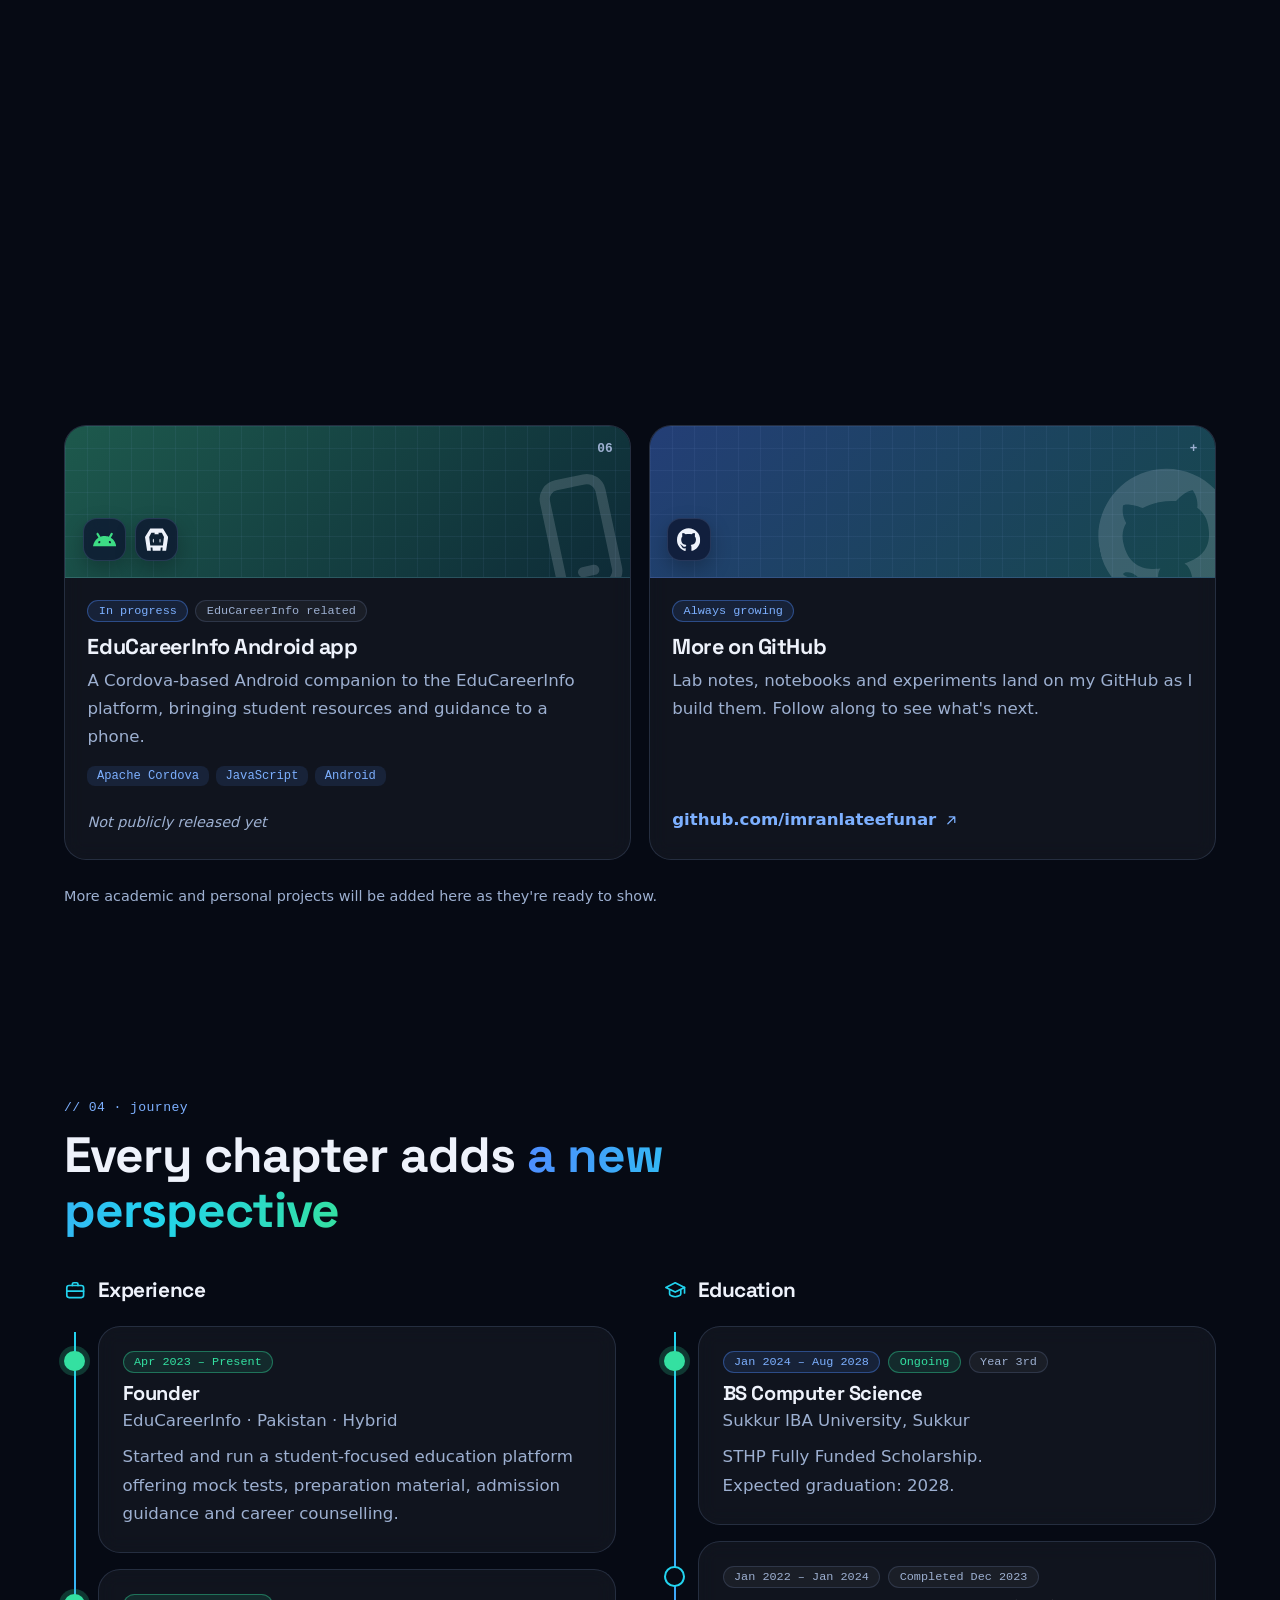
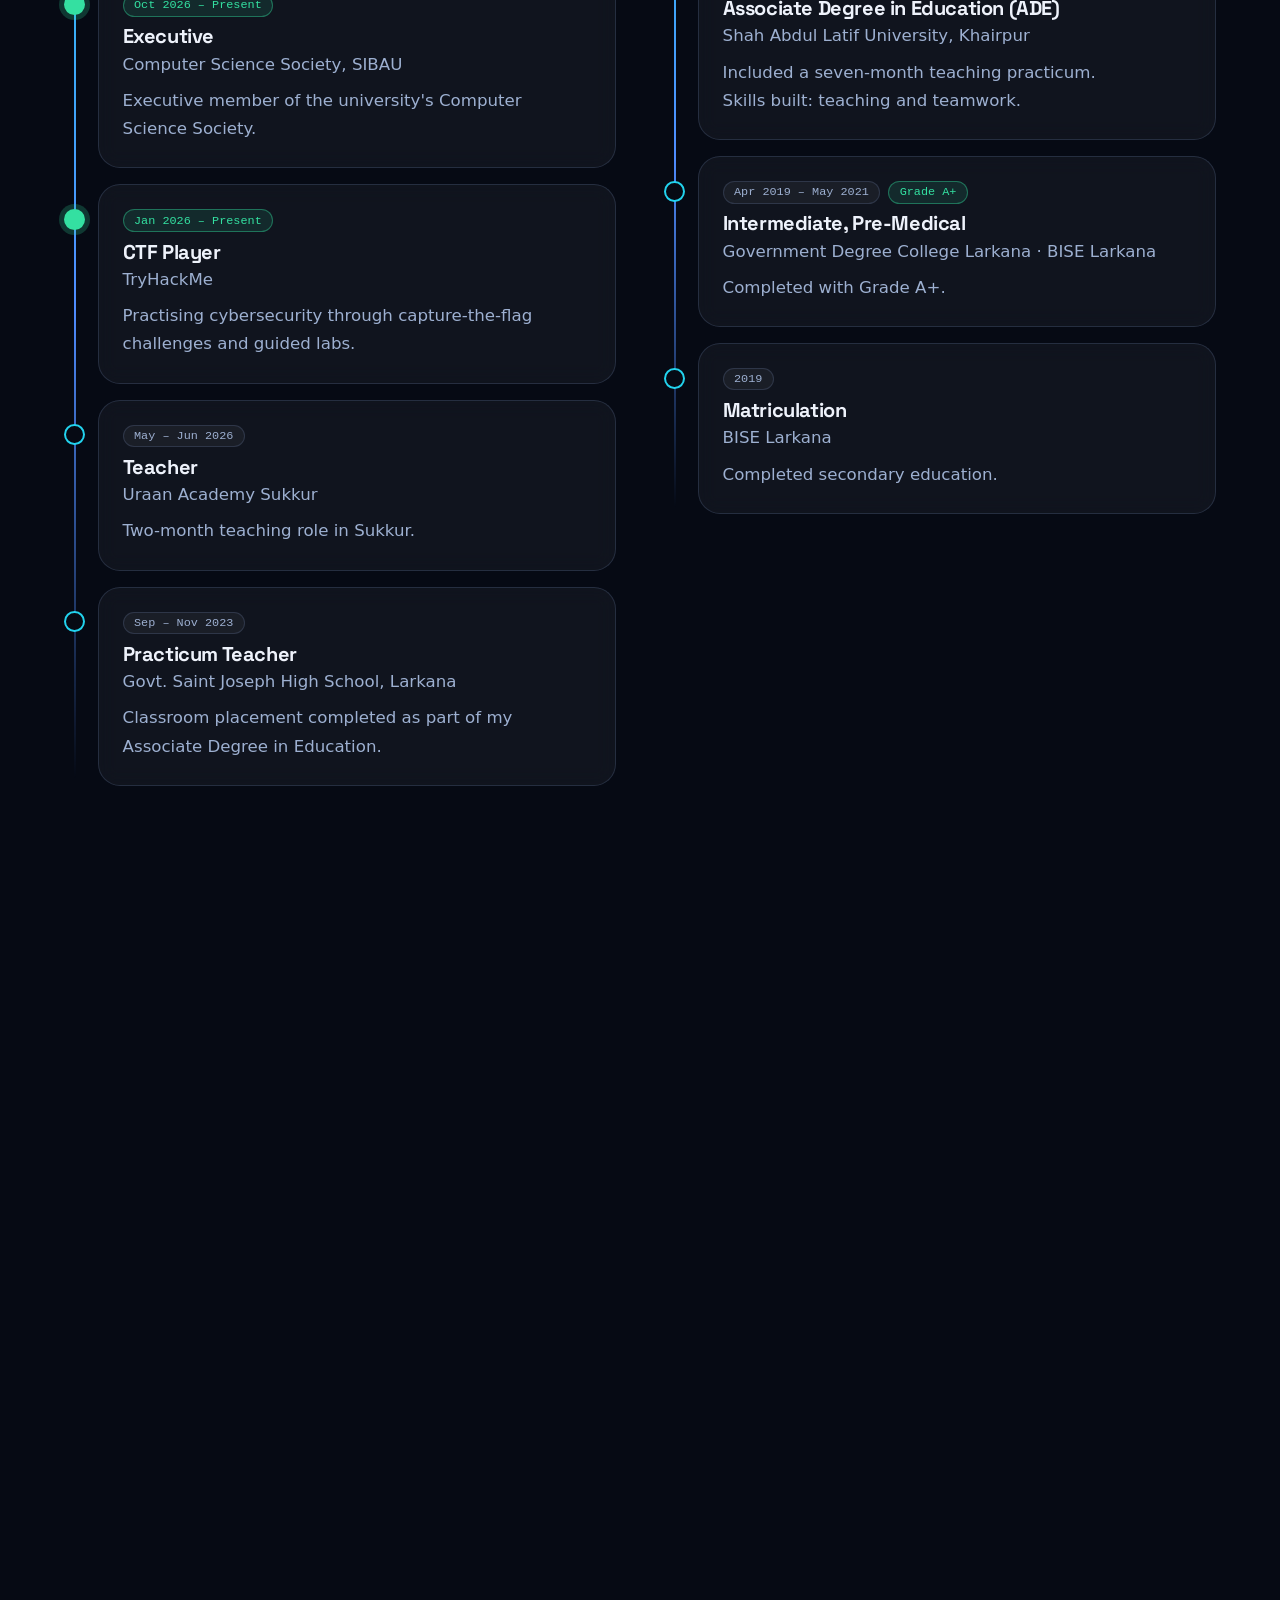
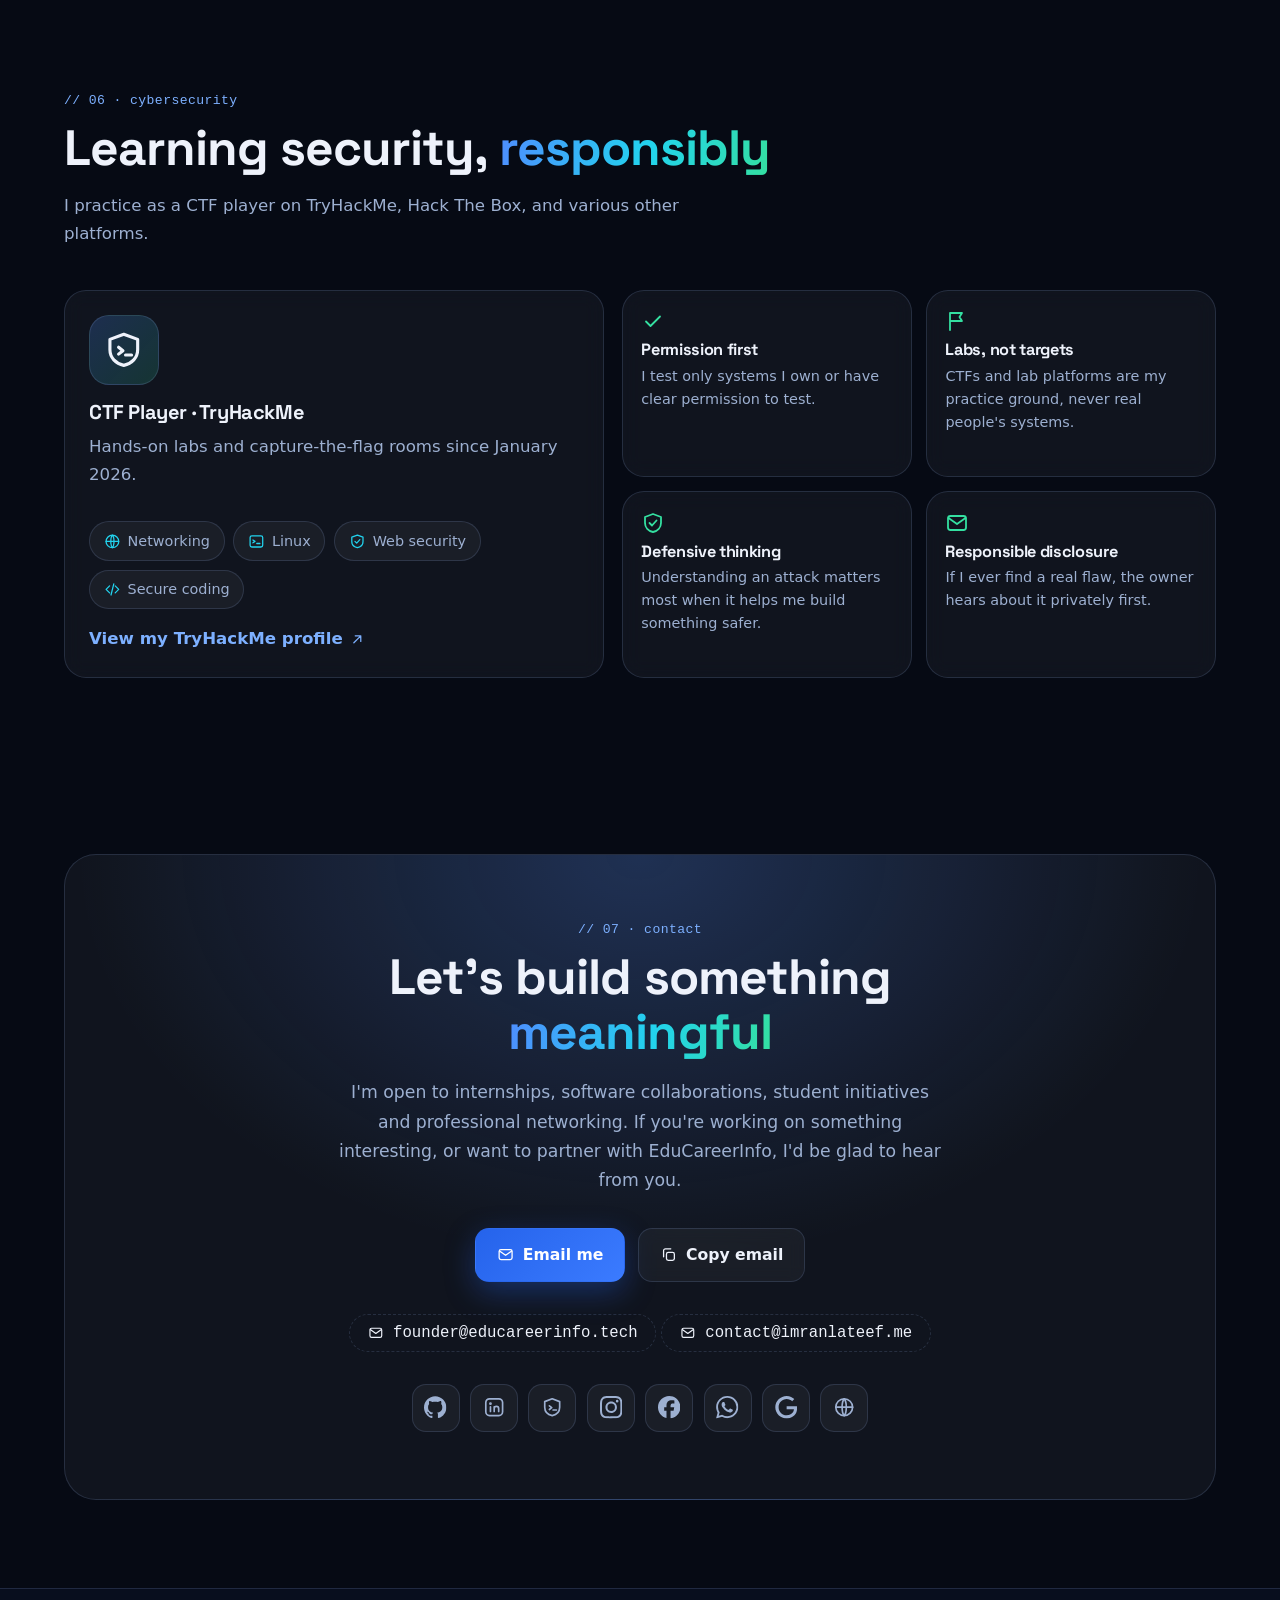
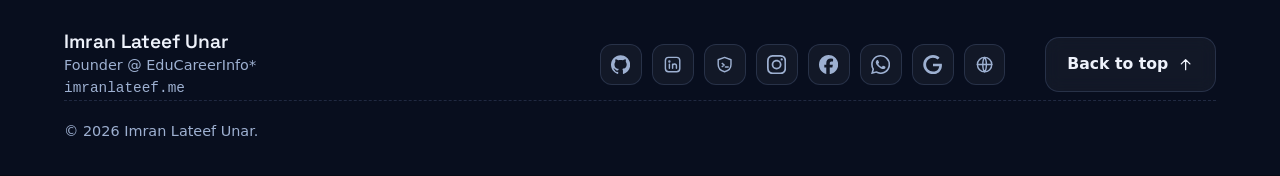
==== commit c7ea0d4d: "Update print statement from 'Hello' to 'Goodbye'" ====
--- a/index.html
+++ b/index.html
@@ -37,6 +37,8 @@
     "https://github.com/imranlateefunar",
     "https://www.linkedin.com/in/imranlateefunar",
     "https://www.instagram.com/imranlateefunar/",
+    "https://www.facebook.com/share/1LQeUysSLR/",
+    "https://g.dev/imranlateefunar",
     "https://tryhackme.com/p/imranlateef"
   ]
 }
@@ -231,6 +233,8 @@
 @keyframes spin{to{transform:rotate(360deg)}}
 .portrait__photo{position:absolute;inset:0;border-radius:50%;overflow:hidden;border:6px solid var(--bg);background:linear-gradient(145deg,#12224a,#0a1226);box-shadow:var(--shadow),0 0 70px color-mix(in srgb,var(--blue) 35%,transparent)}
 .portrait__photo img,.portrait__photo svg.mono-art{width:100%;height:100%;object-fit:cover}
+.portrait__photo img{position:absolute;inset:0;opacity:0;transition:opacity .7s}
+.portrait__photo img.ok{opacity:1}
 .float{position:absolute;display:inline-flex;align-items:center;gap:.5rem;padding:.5rem .85rem;border-radius:16px;border:1px solid var(--line);background:color-mix(in srgb,var(--solid) 80%,transparent);-webkit-backdrop-filter:blur(12px);backdrop-filter:blur(12px);box-shadow:var(--shadow);font-size:.84rem;font-weight:600;animation:bob 6s ease-in-out infinite;animation-delay:var(--bd,0s);white-space:nowrap}
 .float .bi,.float .ui{font-size:1.25rem}
 .float--a{top:2%;left:-9%}.float--b{top:14%;right:-12%;--bd:-2s}.float--c{bottom:12%;left:-14%;--bd:-4s}.float--d{bottom:-2%;right:-4%;--bd:-1s}
@@ -406,6 +410,12 @@
 <symbol id="b-react" viewBox="0 0 24 24"><path d="M14.23 12.004a2.236 2.236 0 0 1-2.235 2.236 2.236 2.236 0 0 1-2.236-2.236 2.236 2.236 0 0 1 2.235-2.236 2.236 2.236 0 0 1 2.236 2.236zm2.648-10.69c-1.346 0-3.107.96-4.888 2.622-1.78-1.653-3.542-2.602-4.887-2.602-.41 0-.783.093-1.106.278-1.375.793-1.683 3.264-.973 6.365C1.98 8.917 0 10.42 0 12.004c0 1.59 1.99 3.097 5.043 4.03-.704 3.113-.39 5.588.988 6.38.32.187.69.275 1.102.275 1.345 0 3.107-.96 4.888-2.624 1.78 1.654 3.542 2.603 4.887 2.603.41 0 .783-.09 1.106-.275 1.374-.792 1.683-3.263.973-6.365C22.02 15.096 24 13.59 24 12.004c0-1.59-1.99-3.097-5.043-4.032.704-3.11.39-5.587-.988-6.38-.318-.184-.688-.277-1.092-.278zm-.005 1.09v.006c.225 0 .406.044.558.127.666.382.955 1.835.73 3.704-.054.46-.142.945-.25 1.44-.96-.236-2.006-.417-3.107-.534-.66-.905-1.345-1.727-2.035-2.447 1.592-1.48 3.087-2.292 4.105-2.295zm-9.77.02c1.012 0 2.514.808 4.11 2.28-.686.72-1.37 1.537-2.02 2.442-1.107.117-2.154.298-3.113.538-.112-.49-.195-.964-.254-1.42-.23-1.868.054-3.32.714-3.707.19-.09.4-.127.563-.132zm4.882 3.05c.455.468.91.992 1.36 1.564-.44-.02-.89-.034-1.345-.034-.46 0-.915.01-1.36.034.44-.572.895-1.096 1.345-1.565zM12 8.1c.74 0 1.477.034 2.202.093.406.582.802 1.203 1.183 1.86.372.64.71 1.29 1.018 1.946-.308.655-.646 1.31-1.013 1.95-.38.66-.773 1.288-1.18 1.87-.728.063-1.466.098-2.21.098-.74 0-1.477-.035-2.202-.093-.406-.582-.802-1.204-1.183-1.86-.372-.64-.71-1.29-1.018-1.946.303-.657.646-1.313 1.013-1.954.38-.66.773-1.286 1.18-1.868.728-.064 1.466-.098 2.21-.098zm-3.635.254c-.24.377-.48.763-.704 1.16-.225.39-.435.782-.635 1.174-.265-.656-.49-1.31-.676-1.947.64-.15 1.315-.283 2.015-.386zm7.26 0c.695.103 1.365.23 2.006.387-.18.632-.405 1.282-.66 1.933-.2-.39-.41-.783-.64-1.174-.225-.392-.465-.774-.705-1.146zm3.063.675c.484.15.944.317 1.375.498 1.732.74 2.852 1.708 2.852 2.476-.005.768-1.125 1.74-2.857 2.475-.42.18-.88.342-1.355.493-.28-.958-.646-1.956-1.1-2.98.45-1.017.81-2.01 1.085-2.964zm-13.395.004c.278.96.645 1.957 1.1 2.98-.45 1.017-.812 2.01-1.086 2.964-.484-.15-.944-.318-1.37-.5-1.732-.737-2.852-1.706-2.852-2.474 0-.768 1.12-1.742 2.852-2.476.42-.18.88-.342 1.356-.494zm11.678 4.28c.265.657.49 1.312.676 1.948-.64.157-1.316.29-2.016.39.24-.375.48-.762.705-1.158.225-.39.435-.788.636-1.18zm-9.945.02c.2.392.41.783.64 1.175.23.39.465.772.705 1.143-.695-.102-1.365-.23-2.006-.386.18-.63.406-1.282.66-1.933zM17.92 16.32c.112.493.2.968.254 1.423.23 1.868-.054 3.32-.714 3.708-.147.09-.338.128-.563.128-1.012 0-2.514-.807-4.11-2.28.686-.72 1.37-1.536 2.02-2.44 1.107-.118 2.154-.3 3.113-.54zm-11.83.01c.96.234 2.006.415 3.107.532.66.905 1.345 1.727 2.035 2.446-1.595 1.483-3.092 2.295-4.11 2.295-.22-.005-.406-.05-.553-.132-.666-.38-.955-1.834-.73-3.703.054-.46.142-.944.25-1.438zm4.56.64c.44.02.89.034 1.345.034.46 0 .915-.01 1.36-.034-.44.572-.895 1.095-1.345 1.565-.455-.47-.91-.993-1.36-1.565z"/></symbol>
 <symbol id="b-nodedotjs" viewBox="0 0 24 24"><path d="M11.998,24c-0.321,0-0.641-0.084-0.922-0.247l-2.936-1.737c-0.438-0.245-0.224-0.332-0.08-0.383 c0.585-0.203,0.703-0.25,1.328-0.604c0.065-0.037,0.151-0.023,0.218,0.017l2.256,1.339c0.082,0.045,0.197,0.045,0.272,0l8.795-5.076 c0.082-0.047,0.134-0.141,0.134-0.238V6.921c0-0.099-0.053-0.192-0.137-0.242l-8.791-5.072c-0.081-0.047-0.189-0.047-0.271,0 L3.075,6.68C2.99,6.729,2.936,6.825,2.936,6.921v10.15c0,0.097,0.054,0.189,0.139,0.235l2.409,1.392 c1.307,0.654,2.108-0.116,2.108-0.89V7.787c0-0.142,0.114-0.253,0.256-0.253h1.115c0.139,0,0.255,0.112,0.255,0.253v10.021 c0,1.745-0.95,2.745-2.604,2.745c-0.508,0-0.909,0-2.026-0.551L2.28,18.675c-0.57-0.329-0.922-0.945-0.922-1.604V6.921 c0-0.659,0.353-1.275,0.922-1.603l8.795-5.082c0.557-0.315,1.296-0.315,1.848,0l8.794,5.082c0.57,0.329,0.924,0.944,0.924,1.603 v10.15c0,0.659-0.354,1.273-0.924,1.604l-8.794,5.078C12.643,23.916,12.324,24,11.998,24z M19.099,13.993 c0-1.9-1.284-2.406-3.987-2.763c-2.731-0.361-3.009-0.548-3.009-1.187c0-0.528,0.235-1.233,2.258-1.233 c1.807,0,2.473,0.389,2.747,1.607c0.024,0.115,0.129,0.199,0.247,0.199h1.141c0.071,0,0.138-0.031,0.186-0.081 c0.048-0.054,0.074-0.123,0.067-0.196c-0.177-2.098-1.571-3.076-4.388-3.076c-2.508,0-4.004,1.058-4.004,2.833 c0,1.925,1.488,2.457,3.895,2.695c2.88,0.282,3.103,0.703,3.103,1.269c0,0.983-0.789,1.402-2.642,1.402 c-2.327,0-2.839-0.584-3.011-1.742c-0.02-0.124-0.126-0.215-0.253-0.215h-1.137c-0.141,0-0.254,0.112-0.254,0.253 c0,1.482,0.806,3.248,4.655,3.248C17.501,17.007,19.099,15.91,19.099,13.993z"/></symbol>
 <symbol id="b-php" viewBox="0 0 24 24"><path d="M7.01 10.207h-.944l-.515 2.648h.838c.556 0 .97-.105 1.242-.314.272-.21.455-.559.55-1.049.092-.47.05-.802-.124-.995-.175-.193-.523-.29-1.047-.29zM12 5.688C5.373 5.688 0 8.514 0 12s5.373 6.313 12 6.313S24 15.486 24 12c0-3.486-5.373-6.312-12-6.312zm-3.26 7.451c-.261.25-.575.438-.917.551-.336.108-.765.164-1.285.164H5.357l-.327 1.681H3.652l1.23-6.326h2.65c.797 0 1.378.209 1.744.628.366.418.476 1.002.33 1.752a2.836 2.836 0 0 1-.305.847c-.143.255-.33.49-.561.703zm4.024.715l.543-2.799c.063-.318.039-.536-.068-.651-.107-.116-.336-.174-.687-.174H11.46l-.704 3.625H9.388l1.23-6.327h1.367l-.327 1.682h1.218c.767 0 1.295.134 1.586.401s.378.7.263 1.299l-.572 2.944h-1.389zm7.597-2.265a2.782 2.782 0 0 1-.305.847c-.143.255-.33.49-.561.703a2.44 2.44 0 0 1-.917.551c-.336.108-.765.164-1.286.164h-1.18l-.327 1.682h-1.378l1.23-6.326h2.649c.797 0 1.378.209 1.744.628.366.417.477 1.001.331 1.751zM17.766 10.207h-.943l-.516 2.648h.838c.557 0 .971-.105 1.242-.314.272-.21.455-.559.551-1.049.092-.47.049-.802-.125-.995s-.524-.29-1.047-.29z"/></symbol>
+<symbol id="b-flutter" viewBox="0 0 24 24"><path d="M14.314 0L2.3 12 6 15.7 21.684.013h-7.357zm.014 11.072L7.857 17.53l6.47 6.47H21.7l-6.46-6.468 6.46-6.46h-7.37z"/></symbol>
+<symbol id="b-wordpress" viewBox="0 0 24 24"><path d="M21.469 6.825c.84 1.537 1.318 3.3 1.318 5.175 0 3.979-2.156 7.456-5.363 9.325l3.295-9.527c.615-1.54.82-2.771.82-3.864 0-.405-.026-.78-.07-1.11m-7.981.105c.647-.03 1.232-.105 1.232-.105.582-.075.514-.93-.067-.899 0 0-1.755.135-2.88.135-1.064 0-2.85-.15-2.85-.15-.585-.03-.661.855-.075.885 0 0 .54.061 1.125.09l1.68 4.605-2.37 7.08L5.354 6.9c.649-.03 1.234-.1 1.234-.1.585-.075.516-.93-.065-.896 0 0-1.746.138-2.874.138-.2 0-.438-.008-.69-.015C4.911 3.15 8.235 1.215 12 1.215c2.809 0 5.365 1.072 7.286 2.833-.046-.003-.091-.009-.141-.009-1.06 0-1.812.923-1.812 1.914 0 .89.513 1.643 1.06 2.531.411.72.89 1.643.89 2.977 0 .915-.354 1.994-.821 3.479l-1.075 3.585-3.9-11.61.001.014zM12 22.784c-1.059 0-2.081-.153-3.048-.437l3.237-9.406 3.315 9.087c.024.053.05.101.078.149-1.12.393-2.325.609-3.582.609M1.211 12c0-1.564.336-3.05.935-4.39L7.29 21.709C3.694 19.96 1.212 16.271 1.211 12M12 0C5.385 0 0 5.385 0 12s5.385 12 12 12 12-5.385 12-12S18.615 0 12 0"/></symbol>
+<symbol id="b-youtube" viewBox="0 0 24 24"><path d="M23.498 6.186a3.016 3.016 0 0 0-2.122-2.136C19.505 3.545 12 3.545 12 3.545s-7.505 0-9.377.505A3.017 3.017 0 0 0 .502 6.186C0 8.07 0 12 0 12s0 3.93.502 5.814a3.016 3.016 0 0 0 2.122 2.136c1.871.505 9.376.505 9.376.505s7.505 0 9.377-.505a3.015 3.015 0 0 0 2.122-2.136C24 15.93 24 12 24 12s0-3.93-.502-5.814zM9.545 15.568V8.432L15.818 12l-6.273 3.568z"/></symbol>
+<symbol id="b-whatsapp" viewBox="0 0 24 24"><path d="M17.472 14.382c-.297-.149-1.758-.867-2.03-.967-.273-.099-.471-.148-.67.15-.197.297-.767.966-.94 1.164-.173.199-.347.223-.644.075-.297-.15-1.255-.463-2.39-1.475-.883-.788-1.48-1.761-1.653-2.059-.173-.297-.018-.458.13-.606.134-.133.298-.347.446-.52.149-.174.198-.298.298-.497.099-.198.05-.371-.025-.52-.075-.149-.669-1.612-.916-2.207-.242-.579-.487-.5-.669-.51-.173-.008-.371-.01-.57-.01-.198 0-.52.074-.792.372-.272.297-1.04 1.016-1.04 2.479 0 1.462 1.065 2.875 1.213 3.074.149.198 2.096 3.2 5.077 4.487.709.306 1.262.489 1.694.625.712.227 1.36.195 1.871.118.571-.085 1.758-.719 2.006-1.413.248-.694.248-1.289.173-1.413-.074-.124-.272-.198-.57-.347m-5.421 7.403h-.004a9.87 9.87 0 01-5.031-1.378l-.361-.214-3.741.982.998-3.648-.235-.374a9.86 9.86 0 01-1.51-5.26c.001-5.45 4.436-9.884 9.888-9.884 2.64 0 5.122 1.03 6.988 2.898a9.825 9.825 0 012.893 6.994c-.003 5.45-4.437 9.884-9.885 9.884m8.413-18.297A11.815 11.815 0 0012.05 0C5.495 0 .16 5.335.157 11.892c0 2.096.547 4.142 1.588 5.945L.057 24l6.305-1.654a11.882 11.882 0 005.683 1.448h.005c6.554 0 11.89-5.335 11.893-11.893a11.821 11.821 0 00-3.48-8.413Z"/></symbol>
+<symbol id="b-facebook" viewBox="0 0 24 24"><path d="M9.101 23.691v-7.98H6.627v-3.667h2.474v-1.58c0-4.085 1.848-5.978 5.858-5.978.401 0 .955.042 1.468.103a8.68 8.68 0 0 1 1.141.195v3.325a8.623 8.623 0 0 0-.653-.036 26.805 26.805 0 0 0-.733-.009c-.707 0-1.259.096-1.675.309a1.686 1.686 0 0 0-.679.622c-.258.42-.374.995-.374 1.752v1.297h3.919l-.386 2.103-.287 1.564h-3.246v8.245C19.396 23.238 24 18.179 24 12.044c0-6.627-5.373-12-12-12s-12 5.373-12 12c0 5.628 3.874 10.35 9.101 11.647Z"/></symbol>
+<symbol id="b-google" viewBox="0 0 24 24"><path d="M12.48 10.92v3.28h7.84c-.24 1.84-.853 3.187-1.787 4.133-1.147 1.147-2.933 2.4-6.053 2.4-4.827 0-8.6-3.893-8.6-8.72s3.773-8.72 8.6-8.72c2.6 0 4.507 1.027 5.907 2.347l2.307-2.307C18.747 1.44 16.133 0 12.48 0 5.867 0 .307 5.387.307 12s5.56 12 12.173 12c3.573 0 6.267-1.173 8.373-3.36 2.16-2.16 2.84-5.213 2.84-7.667 0-.76-.053-1.467-.173-2.053H12.48z"/></symbol>
 <symbol id="b-mysql" viewBox="0 0 24 24"><path d="M16.405 5.501c-.115 0-.193.014-.274.033v.013h.014c.054.104.146.18.214.273.054.107.1.214.154.32l.014-.015c.094-.066.14-.172.14-.333-.04-.047-.046-.094-.08-.14-.04-.067-.126-.1-.18-.153zM5.77 18.695h-.927a50.854 50.854 0 00-.27-4.41h-.008l-1.41 4.41H2.45l-1.4-4.41h-.01a72.892 72.892 0 00-.195 4.41H0c.055-1.966.192-3.81.41-5.53h1.15l1.335 4.064h.008l1.347-4.064h1.095c.242 2.015.384 3.86.428 5.53zm4.017-4.08c-.378 2.045-.876 3.533-1.492 4.46-.482.716-1.01 1.073-1.583 1.073-.153 0-.34-.046-.566-.138v-.494c.11.017.24.026.386.026.268 0 .483-.075.647-.222.197-.18.295-.382.295-.605 0-.155-.077-.47-.23-.944L6.23 14.615h.91l.727 2.36c.164.536.233.91.205 1.123.4-1.064.678-2.227.835-3.483zm12.325 4.08h-2.63v-5.53h.885v4.85h1.745zm-3.32.135l-1.016-.5c.09-.076.177-.158.255-.25.433-.506.648-1.258.648-2.253 0-1.83-.718-2.746-2.155-2.746-.704 0-1.254.232-1.65.697-.43.508-.646 1.256-.646 2.245 0 .972.19 1.686.574 2.14.35.41.877.615 1.583.615.264 0 .506-.033.725-.098l1.325.772.36-.622zM15.5 17.588c-.225-.36-.337-.94-.337-1.736 0-1.393.424-2.09 1.27-2.09.443 0 .77.167.977.5.224.362.336.936.336 1.723 0 1.404-.424 2.108-1.27 2.108-.445 0-.77-.167-.978-.5zm-1.658-.425c0 .47-.172.856-.516 1.156-.344.3-.803.45-1.384.45-.543 0-1.064-.172-1.573-.515l.237-.476c.438.22.833.328 1.19.328.332 0 .593-.073.783-.22a.754.754 0 00.3-.615c0-.33-.23-.61-.648-.845-.388-.213-1.163-.657-1.163-.657-.422-.307-.632-.636-.632-1.177 0-.45.157-.81.47-1.085.315-.278.72-.415 1.22-.415.512 0 .98.136 1.4.41l-.213.476a2.726 2.726 0 00-1.064-.23c-.283 0-.502.068-.654.206a.685.685 0 00-.248.524c0 .328.234.61.666.85.393.215 1.187.67 1.187.67.433.305.648.63.648 1.168zm9.382-5.852c-.535-.014-.95.04-1.297.188-.1.04-.26.04-.274.167.055.053.063.14.11.214.08.134.218.313.346.407.14.11.28.216.427.31.26.16.555.255.81.416.145.094.293.213.44.313.073.05.12.14.214.172v-.02c-.046-.06-.06-.147-.105-.214-.067-.067-.134-.127-.2-.193a3.223 3.223 0 00-.695-.675c-.214-.146-.682-.35-.77-.595l-.013-.014c.146-.013.32-.066.46-.106.227-.06.435-.047.67-.106.106-.027.213-.06.32-.094v-.06c-.12-.12-.21-.283-.334-.395a8.867 8.867 0 00-1.104-.823c-.21-.134-.476-.22-.697-.334-.08-.04-.214-.06-.26-.127-.12-.146-.19-.34-.275-.514a17.69 17.69 0 01-.547-1.163c-.12-.262-.193-.523-.34-.763-.69-1.137-1.437-1.826-2.586-2.5-.247-.14-.543-.2-.856-.274-.167-.008-.334-.02-.5-.027-.11-.047-.216-.174-.31-.235-.38-.24-1.364-.76-1.644-.072-.18.434.267.862.422 1.082.115.153.26.328.34.5.047.116.06.235.107.356.106.294.207.622.347.897.073.14.153.287.247.413.054.073.146.107.167.227-.094.136-.1.334-.154.5-.24.757-.146 1.693.194 2.25.107.166.362.534.703.393.3-.12.234-.5.32-.835.02-.08.007-.133.048-.187v.015c.094.188.188.367.274.555.206.328.566.668.867.895.16.12.287.328.487.402v-.02h-.015c-.043-.058-.1-.086-.154-.133a3.445 3.445 0 01-.35-.4 8.76 8.76 0 01-.747-1.218c-.11-.21-.202-.436-.29-.643-.04-.08-.04-.2-.107-.24-.1.146-.247.273-.32.453-.127.288-.14.642-.188 1.01-.027.007-.014 0-.027.014-.214-.052-.287-.274-.367-.46-.2-.475-.233-1.238-.06-1.785.047-.14.247-.582.167-.716-.042-.127-.174-.2-.247-.303a2.478 2.478 0 01-.24-.427c-.16-.374-.24-.788-.414-1.162-.08-.173-.22-.354-.334-.513-.127-.18-.267-.307-.368-.52-.033-.073-.08-.194-.027-.274.014-.054.042-.075.094-.09.088-.072.335.022.422.062.247.1.455.194.662.334.094.066.195.193.315.226h.14c.214.047.455.014.655.073.355.114.675.28.962.46a5.953 5.953 0 012.085 2.286c.08.154.115.295.188.455.14.33.313.663.455.982.14.315.275.636.476.897.1.14.502.213.682.286.133.06.34.115.46.188.23.14.454.3.67.454.11.076.443.243.463.378z"/></symbol>
 <symbol id="b-mongodb" viewBox="0 0 24 24"><path d="M17.193 9.555c-1.264-5.58-4.252-7.414-4.573-8.115-.28-.394-.53-.954-.735-1.44-.036.495-.055.685-.523 1.184-.723.566-4.438 3.682-4.74 10.02-.282 5.912 4.27 9.435 4.888 9.884l.07.05A73.49 73.49 0 0111.91 24h.481c.114-1.032.284-2.056.51-3.07.417-.296.604-.463.85-.693a11.342 11.342 0 003.639-8.464c.01-.814-.103-1.662-.197-2.218zm-5.336 8.195s0-8.291.275-8.29c.213 0 .49 10.695.49 10.695-.381-.045-.765-1.76-.765-2.405z"/></symbol>
 <symbol id="b-mongoose" viewBox="0 0 24 24"><path d="M14.014 7.37a9.162 9.162 0 0 0-.808.025c-.218.017-.434.072-.65.11.229.118.456.213.68.315.225.103.436.232.629.387-.253-.097-.499-.208-.752-.298a8.046 8.046 0 0 0-1.624-.421c-.273-.037-.546-.073-.819.005-.276.078-.354.18-.38.458-.04.46.098.887.281 1.298a4.432 4.432 0 0 0 1.185 1.573c.391.335.825.598 1.305.787.136.053.274.103.411.155l-.009.032c-.263-.072-.532-.126-.787-.22a4.14 4.14 0 0 1-1.222-.73 4.16 4.16 0 0 1-1.007-1.22 3.43 3.43 0 0 1-.43-1.609l-.012.005C4.891 7.488.402 11.595.035 11.94l-.034.014c-.002.005 0 .01.003.016L0 11.974l.005-.002c.004.008.01.016.013.024.087-.019.173-.042.26-.054l.069-.01c.324-.115.655-.205.997-.253.484-.069.985-.159 1.48-.156.468.002.943.074 1.402.153.129.022.255.052.38.087.335.075.65.21.933.391l.06.03c.403.19.758.47 1.038.811.052.057.141.116.187.178.096.114.142.236.303.363v-1.737h2.01l.939 1.733.942-1.733h2.07v3.357l.343-.226s.375-1 2.116-1.14l1.996-.064c-.308-.637-.307-.637-.159-.83.147-.19 1.28-.314 1.48-.433l2.912-.588c.007-.022.015.012.03.007.072-.022.147-.037.25-.061l.66-.16c.042-.025.093-.034.14-.05.308-.107.577-.245.726-.573.145-.319.339-.616.41-.967.022-.111.003-.208-.078-.288-.097-.096-.222-.138-.35-.171-.421-.173-.84-.35-1.264-.513-.261-.101-.529-.185-.795-.27a30.574 30.574 0 0 0-.794-.243c-.244-.072-.49-.138-.736-.205-.24-.066-.48-.133-.72-.192-.282-.07-.565-.13-.847-.195-.215-.05-.428-.102-.644-.146-.234-.047-.47-.089-.706-.13-.302-.053-.602-.112-.905-.153-.366-.05-.734-.082-1.101-.125-.345-.04-.691-.065-1.038-.07zm-3.303.767a.154.154 0 0 1 .056.007c.42.13.83.277 1.216.491.365.203.695.45.979.756.012.013.02.028.036.05l-.645-.293-.021.026.37.551-.022.022a1.986 1.986 0 0 0-.665-.322l-.02.02.633.74-.416-.136-.017.02c.163.27.376.505.58.775-.354-.2-.665-.42-.956-.669a4.488 4.488 0 0 1-1.01-1.185c-.107-.19-.201-.385-.222-.606a.468.468 0 0 1 .011-.15.123.123 0 0 1 .113-.097zm5.424.668c.154.002.311-.006.464.015.278.037.555.092.832.14.158.027.317.052.474.086.297.064.594.133.89.2.196.046.392.092.587.14l-.329.161c-.365.027-.731.055-1.097.057a3.268 3.268 0 0 1-.675-.074c-.28-.058-.514-.196-.652-.466-.02-.04-.09-.063-.14-.078-.18-.054-.362-.1-.544-.168.063-.005.126-.014.19-.013zm3.223 2.635.005.02c-.08.022-.16.042-.239.067-.455.14-.916.266-1.363.428-.28.101-.544.25-.81.388-.233.119-.315.322-.287.575.019.162.04.324.055.488a1.786 1.786 0 0 1-.288-.701c-.035-.169.058-.273.18-.365.238-.178.496-.318.777-.41.35-.117.702-.233 1.059-.325.251-.065.513-.09.77-.133.048-.008.094-.021.141-.032zM9.141 13.955v2.676h1.869l.064-.066v-2.61l-.97 1.495z"/></symbol>
@@ -439,6 +449,10 @@
 <symbol id="u-link" viewBox="0 0 24 24"><path d="M10 14a4.5 4.5 0 0 0 6.4 0l3-3a4.5 4.5 0 0 0-6.4-6.4l-1 1"/><path d="M14 10a4.5 4.5 0 0 0-6.4 0l-3 3a4.5 4.5 0 0 0 6.4 6.4l1-1"/></symbol>
 <symbol id="u-phone" viewBox="0 0 24 24"><rect x="7" y="2.5" width="10" height="19" rx="2.5"/><path d="M11 18.5h2"/></symbol>
 <symbol id="u-java" viewBox="0 0 24 24"><path d="M5 10h11v4.5a4.5 4.5 0 0 1-4.5 4.5h-2A4.5 4.5 0 0 1 5 14.5V10z"/><path d="M16 11h1.2a2.4 2.4 0 0 1 0 4.8H16M8.5 3.5c0 1.3 1.3 1.6 1.3 3M12.5 3c0 1.3 1.3 1.6 1.3 3M4 21.5h13"/></symbol>
+<symbol id="u-search" viewBox="0 0 24 24"><circle cx="10.5" cy="10.5" r="6.5"/><path d="M15.5 15.5L21 21M8 12.5l2-2.5 1.5 1.5 2-3"/></symbol>
+<symbol id="u-design" viewBox="0 0 24 24"><rect x="3" y="3" width="18" height="18" rx="3.5"/><path d="M3 9.5h18M9.5 21V9.5"/></symbol>
+<symbol id="u-cut" viewBox="0 0 24 24"><circle cx="6" cy="6.5" r="2.7"/><circle cx="6" cy="17.5" r="2.7"/><path d="M8.2 8L20 18.5M8.2 16L20 5.5"/></symbol>
+<symbol id="u-phone2" viewBox="0 0 24 24"><rect x="7" y="2.5" width="10" height="19" rx="2.5"/><path d="M11 18.5h2"/></symbol>
 <symbol id="u-thm" viewBox="0 0 24 24"><path d="M12 3l8 3v6c0 4.5-3.3 8-8 9-4.7-1-8-4.5-8-9V6l8-3z"/><path d="M9 10.5l2.5 2-2.5 2M13 15h3.5"/></symbol>
 <symbol id="u-linkedin" viewBox="0 0 24 24"><rect x="3" y="3" width="18" height="18" rx="4"/><circle cx="8" cy="8.2" r=".6" fill="currentColor"/><path d="M8 11.5v5M12 16.5v-5M12 13.6a2.4 2.4 0 0 1 4.8 0v2.9"/></symbol>
 </svg>
@@ -491,14 +505,14 @@
         <a class="btn btn--ghost" href="#about">About Me</a>
         <a class="btn btn--ghost" href="#contact"><svg class="ui" aria-hidden="true"><use href="#u-mail"/></svg> Get in Touch</a>
       </div>
-      <div class="socials reveal" style="--d:.45s" aria-label="Social profiles"><a class="soc" style="--c:var(--text)" href="https://github.com/imranlateefunar" target="_blank" rel="noopener noreferrer" data-tip="GitHub" aria-label="GitHub (opens in a new tab)"><svg class="bi" aria-hidden="true"><use href="#b-github"/></svg></a><a class="soc" style="--c:#4a9eff" href="https://www.linkedin.com/in/imranlateefunar" target="_blank" rel="noopener noreferrer" data-tip="LinkedIn" aria-label="LinkedIn (opens in a new tab)"><svg class="ui" aria-hidden="true"><use href="#u-linkedin"/></svg></a><a class="soc" style="--c:#ff5c93" href="https://www.instagram.com/imranlateefunar/" target="_blank" rel="noopener noreferrer" data-tip="Instagram" aria-label="Instagram (opens in a new tab)"><svg class="bi" aria-hidden="true"><use href="#b-instagram"/></svg></a><a class="soc" style="--c:#34e0a1" href="https://tryhackme.com/p/imranlateef" target="_blank" rel="noopener noreferrer" data-tip="TryHackMe" aria-label="TryHackMe (opens in a new tab)"><svg class="ui" aria-hidden="true"><use href="#u-thm"/></svg></a></div>
+      <div class="socials reveal" style="--d:.45s" aria-label="Social profiles"><a class="soc" style="--c:var(--text)" href="https://github.com/imranlateefunar" target="_blank" rel="noopener noreferrer" data-tip="GitHub" aria-label="GitHub (opens in a new tab)"><svg class="bi" aria-hidden="true"><use href="#b-github"/></svg></a><a class="soc" style="--c:#4a9eff" href="https://www.linkedin.com/in/imranlateefunar" target="_blank" rel="noopener noreferrer" data-tip="LinkedIn" aria-label="LinkedIn (opens in a new tab)"><svg class="ui" aria-hidden="true"><use href="#u-linkedin"/></svg></a><a class="soc" style="--c:#34e0a1" href="https://tryhackme.com/p/imranlateef" target="_blank" rel="noopener noreferrer" data-tip="TryHackMe" aria-label="TryHackMe (opens in a new tab)"><svg class="ui" aria-hidden="true"><use href="#u-thm"/></svg></a><a class="soc" style="--c:#ff5c93" href="https://www.instagram.com/imranlateefunar/" target="_blank" rel="noopener noreferrer" data-tip="Instagram" aria-label="Instagram (opens in a new tab)"><svg class="bi" aria-hidden="true"><use href="#b-instagram"/></svg></a><a class="soc" style="--c:#4a8dff" href="https://www.facebook.com/share/1LQeUysSLR/" target="_blank" rel="noopener noreferrer" data-tip="Facebook" aria-label="Facebook (opens in a new tab)"><svg class="bi" aria-hidden="true"><use href="#b-facebook"/></svg></a><a class="soc" style="--c:#25d366" href="https://whatsapp.com/channel/0029VbCEaNB3WHTevaDUle0N" target="_blank" rel="noopener noreferrer" data-tip="WhatsApp Channel" aria-label="WhatsApp Channel (opens in a new tab)"><svg class="bi" aria-hidden="true"><use href="#b-whatsapp"/></svg></a><a class="soc" style="--c:#8ab4f8" href="https://g.dev/imranlateefunar" target="_blank" rel="noopener noreferrer" data-tip="Google Developer Profile" aria-label="Google Developer Profile (opens in a new tab)"><svg class="bi" aria-hidden="true"><use href="#b-google"/></svg></a><a class="soc" style="--c:#22d3ee" href="https://imranlateef.me" target="_blank" rel="noopener noreferrer" data-tip="Website" aria-label="Website (opens in a new tab)"><svg class="ui" aria-hidden="true"><use href="#u-globe"/></svg></a></div>
     </div>
 
-<div class="reveal" style="--d:.2s">
+    <div class="reveal" style="--d:.2s">
       <div class="portrait">
         <span class="portrait__ring portrait__ring--2" aria-hidden="true"></span>
         <span class="portrait__ring" aria-hidden="true"></span>
-        <div class="portrait__photo" id="photo"><img src="https://media.licdn.com/dms/image/v2/D4D03AQHFyDxbyQC5fg/profile-displayphoto-crop_800_800/B4DZxdupWiJ8AI-/0/1771099037846?e=1794441600&v=beta&t=J4k-vvTVzrasYGpvhQjWD8FSszvmRicFgX0svh41StU" alt="Portrait" style="width: 100%; height: 100%; object-fit: cover; display: block;"></div>
+        <div class="portrait__photo" id="photo"><svg class="mono-art" viewBox="0 0 400 400" role="img" aria-label="Monogram IU placeholder for portrait"><defs><linearGradient id="pg" x1="0" y1="0" x2="1" y2="1"><stop offset="0" stop-color="#1b3f9c"/><stop offset="1" stop-color="#0a1226"/></linearGradient><radialGradient id="pr" cx=".3" cy=".2" r=".9"><stop offset="0" stop-color="#4f8cff" stop-opacity=".55"/><stop offset="1" stop-color="#4f8cff" stop-opacity="0"/></radialGradient></defs><rect width="400" height="400" fill="url(#pg)"/><rect width="400" height="400" fill="url(#pr)"/><text x="200" y="250" text-anchor="middle" font-family="Space Grotesk Variable,system-ui,sans-serif" font-size="150" font-weight="700" fill="#fff" letter-spacing="-6">IU</text><circle cx="292" cy="232" r="11" fill="#34e0a1"/></svg></div>
         <span class="float float--a"><svg class="bi" style="color:#4b8bbe" aria-hidden="true"><use href="#b-python"/></svg> Python</span>
         <span class="float float--b"><svg class="bi" style="color:#61dafb" aria-hidden="true"><use href="#b-react"/></svg> React</span>
         <span class="float float--c"><svg class="ui" style="color:var(--green)" aria-hidden="true"><use href="#u-shield"/></svg> CTF Player</span>
@@ -508,7 +522,7 @@
   </div>
 
   <div class="marquee reveal" aria-label="Technologies I work with">
-    <div class="marquee__track"><span class="marquee__item" style="--c:#4b8bbe;--cl:#2f6aa5"><svg class="bi" aria-hidden="true"><use href="#b-python"/></svg>Python</span><span class="marquee__item" style="--c:#f89820;--cl:#c76a00"><svg class="ui" aria-hidden="true"><use href="#u-java"/></svg>Java</span><span class="marquee__item" style="--c:#f7df1e;--cl:#a98700"><svg class="bi" aria-hidden="true"><use href="#b-javascript"/></svg>JavaScript</span><span class="marquee__item" style="--c:#4d9be6;--cl:#00599c"><svg class="bi" aria-hidden="true"><use href="#b-cplusplus"/></svg>C++</span><span class="marquee__item" style="--c:#61dafb;--cl:#0e8fb0"><svg class="bi" aria-hidden="true"><use href="#b-react"/></svg>React</span><span class="marquee__item" style="--c:#6cc24a;--cl:#3c8d2b"><svg class="bi" aria-hidden="true"><use href="#b-nodedotjs"/></svg>Node.js</span><span class="marquee__item" style="--c:#8a8fd0;--cl:#5b5fa8"><svg class="bi" aria-hidden="true"><use href="#b-php"/></svg>PHP</span><span class="marquee__item" style="--c:#5b9bc4;--cl:#2f6f99"><svg class="bi" aria-hidden="true"><use href="#b-mysql"/></svg>MySQL</span><span class="marquee__item" style="--c:#47a248;--cl:#2f7d31"><svg class="bi" aria-hidden="true"><use href="#b-mongodb"/></svg>MongoDB</span><span class="marquee__item" style="--c:#3babc3;--cl:#1f8196"><svg class="bi" aria-hidden="true"><use href="#b-flask"/></svg>Flask</span><span class="marquee__item" style="--c:#e34f26;--cl:#c93a14"><svg class="bi" aria-hidden="true"><use href="#b-html5"/></svg>HTML5</span><span class="marquee__item" style="--c:var(--text);--cl:var(--text)"><svg class="bi" aria-hidden="true"><use href="#b-github"/></svg>GitHub</span><span class="marquee__item" style="--c:#4b8bbe;--cl:#2f6aa5" aria-hidden="true"><svg class="bi" aria-hidden="true"><use href="#b-python"/></svg>Python</span><span class="marquee__item" style="--c:#f89820;--cl:#c76a00" aria-hidden="true"><svg class="ui" aria-hidden="true"><use href="#u-java"/></svg>Java</span><span class="marquee__item" style="--c:#f7df1e;--cl:#a98700" aria-hidden="true"><svg class="bi" aria-hidden="true"><use href="#b-javascript"/></svg>JavaScript</span><span class="marquee__item" style="--c:#4d9be6;--cl:#00599c" aria-hidden="true"><svg class="bi" aria-hidden="true"><use href="#b-cplusplus"/></svg>C++</span><span class="marquee__item" style="--c:#61dafb;--cl:#0e8fb0" aria-hidden="true"><svg class="bi" aria-hidden="true"><use href="#b-react"/></svg>React</span><span class="marquee__item" style="--c:#6cc24a;--cl:#3c8d2b" aria-hidden="true"><svg class="bi" aria-hidden="true"><use href="#b-nodedotjs"/></svg>Node.js</span><span class="marquee__item" style="--c:#8a8fd0;--cl:#5b5fa8" aria-hidden="true"><svg class="bi" aria-hidden="true"><use href="#b-php"/></svg>PHP</span><span class="marquee__item" style="--c:#5b9bc4;--cl:#2f6f99" aria-hidden="true"><svg class="bi" aria-hidden="true"><use href="#b-mysql"/></svg>MySQL</span><span class="marquee__item" style="--c:#47a248;--cl:#2f7d31" aria-hidden="true"><svg class="bi" aria-hidden="true"><use href="#b-mongodb"/></svg>MongoDB</span><span class="marquee__item" style="--c:#3babc3;--cl:#1f8196" aria-hidden="true"><svg class="bi" aria-hidden="true"><use href="#b-flask"/></svg>Flask</span><span class="marquee__item" style="--c:#e34f26;--cl:#c93a14" aria-hidden="true"><svg class="bi" aria-hidden="true"><use href="#b-html5"/></svg>HTML5</span><span class="marquee__item" style="--c:var(--text);--cl:var(--text)" aria-hidden="true"><svg class="bi" aria-hidden="true"><use href="#b-github"/></svg>GitHub</span></div>
+    <div class="marquee__track"><span class="marquee__item" style="--c:#4b8bbe;--cl:#2f6aa5"><svg class="bi" aria-hidden="true"><use href="#b-python"/></svg>Python</span><span class="marquee__item" style="--c:#f89820;--cl:#c76a00"><svg class="ui" aria-hidden="true"><use href="#u-java"/></svg>Java</span><span class="marquee__item" style="--c:#f7df1e;--cl:#a98700"><svg class="bi" aria-hidden="true"><use href="#b-javascript"/></svg>JavaScript</span><span class="marquee__item" style="--c:#4d9be6;--cl:#00599c"><svg class="bi" aria-hidden="true"><use href="#b-cplusplus"/></svg>C++</span><span class="marquee__item" style="--c:#61dafb;--cl:#0e8fb0"><svg class="bi" aria-hidden="true"><use href="#b-react"/></svg>React</span><span class="marquee__item" style="--c:#6cc24a;--cl:#3c8d2b"><svg class="bi" aria-hidden="true"><use href="#b-nodedotjs"/></svg>Node.js</span><span class="marquee__item" style="--c:#8a8fd0;--cl:#5b5fa8"><svg class="bi" aria-hidden="true"><use href="#b-php"/></svg>PHP</span><span class="marquee__item" style="--c:#5b9bc4;--cl:#2f6f99"><svg class="bi" aria-hidden="true"><use href="#b-mysql"/></svg>MySQL</span><span class="marquee__item" style="--c:#47a248;--cl:#2f7d31"><svg class="bi" aria-hidden="true"><use href="#b-mongodb"/></svg>MongoDB</span><span class="marquee__item" style="--c:#3babc3;--cl:#1f8196"><svg class="bi" aria-hidden="true"><use href="#b-flask"/></svg>Flask</span><span class="marquee__item" style="--c:#47c5fb;--cl:#0f8fc7"><svg class="bi" aria-hidden="true"><use href="#b-flutter"/></svg>Flutter</span><span class="marquee__item" style="--c:#e34f26;--cl:#c93a14"><svg class="bi" aria-hidden="true"><use href="#b-html5"/></svg>HTML5</span><span class="marquee__item" style="--c:var(--text);--cl:var(--text)"><svg class="bi" aria-hidden="true"><use href="#b-github"/></svg>GitHub</span><span class="marquee__item" style="--c:#4b8bbe;--cl:#2f6aa5" aria-hidden="true"><svg class="bi" aria-hidden="true"><use href="#b-python"/></svg>Python</span><span class="marquee__item" style="--c:#f89820;--cl:#c76a00" aria-hidden="true"><svg class="ui" aria-hidden="true"><use href="#u-java"/></svg>Java</span><span class="marquee__item" style="--c:#f7df1e;--cl:#a98700" aria-hidden="true"><svg class="bi" aria-hidden="true"><use href="#b-javascript"/></svg>JavaScript</span><span class="marquee__item" style="--c:#4d9be6;--cl:#00599c" aria-hidden="true"><svg class="bi" aria-hidden="true"><use href="#b-cplusplus"/></svg>C++</span><span class="marquee__item" style="--c:#61dafb;--cl:#0e8fb0" aria-hidden="true"><svg class="bi" aria-hidden="true"><use href="#b-react"/></svg>React</span><span class="marquee__item" style="--c:#6cc24a;--cl:#3c8d2b" aria-hidden="true"><svg class="bi" aria-hidden="true"><use href="#b-nodedotjs"/></svg>Node.js</span><span class="marquee__item" style="--c:#8a8fd0;--cl:#5b5fa8" aria-hidden="true"><svg class="bi" aria-hidden="true"><use href="#b-php"/></svg>PHP</span><span class="marquee__item" style="--c:#5b9bc4;--cl:#2f6f99" aria-hidden="true"><svg class="bi" aria-hidden="true"><use href="#b-mysql"/></svg>MySQL</span><span class="marquee__item" style="--c:#47a248;--cl:#2f7d31" aria-hidden="true"><svg class="bi" aria-hidden="true"><use href="#b-mongodb"/></svg>MongoDB</span><span class="marquee__item" style="--c:#3babc3;--cl:#1f8196" aria-hidden="true"><svg class="bi" aria-hidden="true"><use href="#b-flask"/></svg>Flask</span><span class="marquee__item" style="--c:#47c5fb;--cl:#0f8fc7" aria-hidden="true"><svg class="bi" aria-hidden="true"><use href="#b-flutter"/></svg>Flutter</span><span class="marquee__item" style="--c:#e34f26;--cl:#c93a14" aria-hidden="true"><svg class="bi" aria-hidden="true"><use href="#b-html5"/></svg>HTML5</span><span class="marquee__item" style="--c:var(--text);--cl:var(--text)" aria-hidden="true"><svg class="bi" aria-hidden="true"><use href="#b-github"/></svg>GitHub</span></div>
   </div>
 </section>
 
@@ -521,15 +535,14 @@
     </header>
     <div class="about">
       <article class="card story reveal">
-        <p>I'm Imran, a Computer Science student at Sukkur IBA University and the founder of EduCareerInfo.</p>
-        <p>I'm from Larkana, Sindh, and I'm studying BS Computer Science on the STHP Fully Funded Scholarship, with graduation expected in 2028. Before computer science I completed an Associate Degree in Education and taught in real classrooms, which shaped how I explain things and why I care about good guidance.</p>
-        <p>In 2023 I started EduCareerInfo, a student-focused platform in Pakistan for mock tests, preparation material, admission guidance and career counselling. I build and maintain the tools behind it myself, in PHP and MySQL.</p>
-        <p>Today I'm sharpening my programming fundamentals, building projects, and learning cybersecurity as a CTF player on TryHackMe, always in authorised labs and with a defensive mindset.</p>
-        <h3 class="h4" style="margin-top:1.6rem">What I'm working toward</h3>
+        <p>I'm Imran, a Computer Science student at Sukkur IBA University (STHP scholar, graduating 2028) and the founder of EduCareerInfo.</p>
+        <p>I'm from Larkana, Sindh. Before computer science I completed an Associate Degree in Education and taught in classrooms, which shaped how I explain things.</p>
+        <p>In 2023 I started EduCareerInfo to help students with tests, admissions and careers, and I build its tools myself. Now I'm growing as a developer and learning cybersecurity as a CTF player on TryHackMe.</p>
+        <h3 class="h4" style="margin-top:1.4rem">Working toward</h3>
         <ul class="ticks">
-          <li>Becoming a capable computer scientist with strong fundamentals in programming, databases and security.</li>
-          <li>Growing EduCareerInfo into a dependable home for student resources, now moving to educareerinfo.tech.</li>
-          <li>Building useful, well-crafted technology that makes opportunities easier to reach.</li>
+          <li>Strong fundamentals in programming, databases and security.</li>
+          <li>Growing EduCareerInfo, now moving to educareerinfo.tech.</li>
+          <li>Building useful technology for students.</li>
         </ul>
       </article>
 
@@ -538,19 +551,16 @@
         <ul>
           <li style="--c:var(--green)"><span class="ico"><svg class="ui" aria-hidden="true"><use href="#u-spark"/></svg></span><div><b>Founder, EduCareerInfo</b><span class="muted small">Since April 2023</span></div></li>
           <li style="--c:var(--blue)"><span class="ico"><svg class="ui" aria-hidden="true"><use href="#u-users"/></svg></span><div><b>Executive, Computer Science Society</b><span class="muted small">SIBAU · since October 2026</span></div></li>
-          <li style="--c:var(--cyan)"><span class="ico"><svg class="ui" aria-hidden="true"><use href="#u-flag"/></svg></span><div><b>CTF Player, TryHackMe</b><span class="muted small">Since January 2026</span></div></li>
         </ul>
       </aside>
 
       <aside class="card reveal" style="--d:.16s" aria-label="Quick facts">
         <h3 class="h3">At a glance</h3>
         <dl class="facts">
-          <div><dt>Based in</dt><dd>Sukkur, Sindh</dd></div>
-          <div><dt>From</dt><dd>Larkana, Sindh</dd></div>
+          <div><dt>From <b>Larkana</b> </dt><dd><dt>& now</dt>🏠 Sukkur, Sindh</dd></div>
           <div><dt>Studying</dt><dd>BS Computer Science</dd></div>
-          <div><dt>University</dt><dd>Sukkur IBA</dd></div>
+          <div><dt>University</dt><dd>Sukkur IBA University</dd></div>
           <div><dt>Scholarship</dt><dd>STHP Fully Funded</dd></div>
-          <div><dt>Graduating</dt><dd>2028</dd></div>
         </dl>
       </aside>
     </div>
@@ -566,11 +576,13 @@
       <p class="sec-intro">A student's toolkit: what I've used in coursework, projects and EduCareerInfo.</p>
     </header>
     <div class="skillgroup"><h3 class="skillgroup__title reveal"><svg class="ui" aria-hidden="true"><use href="#u-code"/></svg> Programming languages</h3><ul class="tiles"><li class="tile reveal" style="--c:#4b8bbe;--cl:#2f6aa5;--d:0.00s"><span class="tile__ic"><svg class="bi" aria-hidden="true"><use href="#b-python"/></svg></span><span>Python</span></li><li class="tile reveal" style="--c:#f89820;--cl:#c76a00;--d:0.05s"><span class="tile__ic"><svg class="ui" aria-hidden="true"><use href="#u-java"/></svg></span><span>Java</span></li><li class="tile reveal" style="--c:#f7df1e;--cl:#a98700;--d:0.10s"><span class="tile__ic"><svg class="bi" aria-hidden="true"><use href="#b-javascript"/></svg></span><span>JavaScript</span></li><li class="tile reveal" style="--c:#4d9be6;--cl:#00599c;--d:0.15s"><span class="tile__ic"><svg class="bi" aria-hidden="true"><use href="#b-cplusplus"/></svg></span><span>C++</span></li></ul></div>
-<div class="skillgroup"><h3 class="skillgroup__title reveal"><svg class="ui" aria-hidden="true"><use href="#u-globe"/></svg> Web development</h3><ul class="tiles"><li class="tile reveal" style="--c:#e34f26;--cl:#c93a14;--d:0.00s"><span class="tile__ic"><svg class="bi" aria-hidden="true"><use href="#b-html5"/></svg></span><span>HTML5</span></li><li class="tile reveal" style="--c:#3b9be8;--cl:#1572b6;--d:0.05s"><span class="tile__ic"><svg class="bi" aria-hidden="true"><use href="#b-css"/></svg></span><span>CSS</span></li><li class="tile reveal" style="--c:#61dafb;--cl:#0e8fb0;--d:0.10s"><span class="tile__ic"><svg class="bi" aria-hidden="true"><use href="#b-react"/></svg></span><span>React</span></li><li class="tile reveal" style="--c:#6cc24a;--cl:#3c8d2b;--d:0.15s"><span class="tile__ic"><svg class="bi" aria-hidden="true"><use href="#b-nodedotjs"/></svg></span><span>Node.js</span></li><li class="tile reveal" style="--c:#8a8fd0;--cl:#5b5fa8;--d:0.20s"><span class="tile__ic"><svg class="bi" aria-hidden="true"><use href="#b-php"/></svg></span><span>PHP</span></li></ul></div>
+<div class="skillgroup"><h3 class="skillgroup__title reveal"><svg class="ui" aria-hidden="true"><use href="#u-globe"/></svg> Web development</h3><ul class="tiles"><li class="tile reveal" style="--c:#e34f26;--cl:#c93a14;--d:0.00s"><span class="tile__ic"><svg class="bi" aria-hidden="true"><use href="#b-html5"/></svg></span><span>HTML5</span></li><li class="tile reveal" style="--c:#3b9be8;--cl:#1572b6;--d:0.05s"><span class="tile__ic"><svg class="bi" aria-hidden="true"><use href="#b-css"/></svg></span><span>CSS3</span></li><li class="tile reveal" style="--c:#61dafb;--cl:#0e8fb0;--d:0.10s"><span class="tile__ic"><svg class="bi" aria-hidden="true"><use href="#b-react"/></svg></span><span>React</span></li><li class="tile reveal" style="--c:#6cc24a;--cl:#3c8d2b;--d:0.15s"><span class="tile__ic"><svg class="bi" aria-hidden="true"><use href="#b-nodedotjs"/></svg></span><span>Node.js</span></li><li class="tile reveal" style="--c:#8a8fd0;--cl:#5b5fa8;--d:0.20s"><span class="tile__ic"><svg class="bi" aria-hidden="true"><use href="#b-php"/></svg></span><span>PHP</span></li><li class="tile reveal" style="--c:#5aa0e0;--cl:#21759b;--d:0.25s"><span class="tile__ic"><svg class="bi" aria-hidden="true"><use href="#b-wordpress"/></svg></span><span>WordPress</span></li></ul></div>
+<div class="skillgroup"><h3 class="skillgroup__title reveal"><svg class="ui" aria-hidden="true"><use href="#u-phone"/></svg> Mobile apps</h3><ul class="tiles"><li class="tile reveal" style="--c:#47c5fb;--cl:#0f8fc7;--d:0.00s"><span class="tile__ic"><svg class="bi" aria-hidden="true"><use href="#b-flutter"/></svg></span><span>Flutter</span></li><li class="tile reveal" style="--c:#3ddc84;--cl:#1e9d57;--d:0.05s"><span class="tile__ic"><svg class="bi" aria-hidden="true"><use href="#b-android"/></svg></span><span>Android</span></li><li class="tile reveal" style="--c:var(--text);--cl:var(--text);--d:0.10s"><span class="tile__ic"><svg class="bi" aria-hidden="true"><use href="#b-apachecordova"/></svg></span><span>Cordova</span></li></ul></div>
 <div class="skillgroup"><h3 class="skillgroup__title reveal"><svg class="ui" aria-hidden="true"><use href="#u-chart"/></svg> Databases</h3><ul class="tiles"><li class="tile reveal" style="--c:#5b9bc4;--cl:#2f6f99;--d:0.00s"><span class="tile__ic"><svg class="bi" aria-hidden="true"><use href="#b-mysql"/></svg></span><span>MySQL</span></li><li class="tile reveal" style="--c:#47a248;--cl:#2f7d31;--d:0.05s"><span class="tile__ic"><svg class="bi" aria-hidden="true"><use href="#b-mongodb"/></svg></span><span>MongoDB</span></li><li class="tile reveal" style="--c:#e04a4a;--cl:#a31d1d;--d:0.10s"><span class="tile__ic"><svg class="bi" aria-hidden="true"><use href="#b-mongoose"/></svg></span><span>Mongoose</span></li></ul></div>
-<div class="skillgroup"><h3 class="skillgroup__title reveal"><svg class="ui" aria-hidden="true"><use href="#u-terminal"/></svg> Tools & platforms</h3><ul class="tiles"><li class="tile reveal" style="--c:var(--text);--cl:var(--text);--d:0.00s"><span class="tile__ic"><svg class="bi" aria-hidden="true"><use href="#b-github"/></svg></span><span>GitHub</span></li><li class="tile reveal" style="--c:#3babc3;--cl:#1f8196;--d:0.05s"><span class="tile__ic"><svg class="bi" aria-hidden="true"><use href="#b-flask"/></svg></span><span>Flask</span></li><li class="tile reveal" style="--c:var(--text);--cl:var(--text);--d:0.10s"><span class="tile__ic"><svg class="bi" aria-hidden="true"><use href="#b-vercel"/></svg></span><span>Vercel</span></li><li class="tile reveal" style="--c:var(--text);--cl:var(--text);--d:0.15s"><span class="tile__ic"><svg class="bi" aria-hidden="true"><use href="#b-apachecordova"/></svg></span><span>Cordova</span></li><li class="tile reveal" style="--c:#3ddc84;--cl:#1e9d57;--d:0.20s"><span class="tile__ic"><svg class="bi" aria-hidden="true"><use href="#b-android"/></svg></span><span>Android</span></li><li class="tile reveal" style="--c:#34e0a1;--cl:#0a7d55;--d:0.25s"><span class="tile__ic"><svg class="ui" aria-hidden="true"><use href="#u-thm"/></svg></span><span>TryHackMe</span></li></ul></div>
+<div class="skillgroup"><h3 class="skillgroup__title reveal"><svg class="ui" aria-hidden="true"><use href="#u-terminal"/></svg> Tools & platforms</h3><ul class="tiles"><li class="tile reveal" style="--c:var(--text);--cl:var(--text);--d:0.00s"><span class="tile__ic"><svg class="bi" aria-hidden="true"><use href="#b-github"/></svg></span><span>GitHub</span></li><li class="tile reveal" style="--c:#3babc3;--cl:#1f8196;--d:0.05s"><span class="tile__ic"><svg class="bi" aria-hidden="true"><use href="#b-flask"/></svg></span><span>Flask</span></li><li class="tile reveal" style="--c:var(--text);--cl:var(--text);--d:0.10s"><span class="tile__ic"><svg class="bi" aria-hidden="true"><use href="#b-vercel"/></svg></span><span>Vercel</span></li><li class="tile reveal" style="--c:#34e0a1;--cl:#0a7d55;--d:0.15s"><span class="tile__ic"><svg class="ui" aria-hidden="true"><use href="#u-thm"/></svg></span><span>TryHackMe</span></li></ul></div>
+<div class="skillgroup"><h3 class="skillgroup__title reveal"><svg class="ui" aria-hidden="true"><use href="#u-spark"/></svg> Digital & creative</h3><ul class="tiles"><li class="tile reveal" style="--c:#34e0a1;--cl:#0a7d55;--d:0.00s"><span class="tile__ic"><svg class="ui" aria-hidden="true"><use href="#u-search"/></svg></span><span>SEO</span></li><li class="tile reveal" style="--c:#c792ea;--cl:#7a3fb5;--d:0.05s"><span class="tile__ic"><svg class="ui" aria-hidden="true"><use href="#u-design"/></svg></span><span>UI/UX</span></li><li class="tile reveal" style="--c:#ff8fb1;--cl:#c2255c;--d:0.10s"><span class="tile__ic"><svg class="ui" aria-hidden="true"><use href="#u-cut"/></svg></span><span>Video Editing</span></li><li class="tile reveal" style="--c:#ff4d4d;--cl:#cc0000;--d:0.15s"><span class="tile__ic"><svg class="bi" aria-hidden="true"><use href="#b-youtube"/></svg></span><span>YouTube</span></li></ul></div>
 <div class="skillgroup"><h3 class="skillgroup__title reveal"><svg class="ui" aria-hidden="true"><use href="#u-users"/></svg> People skills</h3><ul class="tiles"><li class="tile reveal" style="--c:#7db0ff;--cl:#1650c8;--d:0.00s"><span class="tile__ic"><svg class="ui" aria-hidden="true"><use href="#u-book"/></svg></span><span>Teaching</span></li><li class="tile reveal" style="--c:#34e0a1;--cl:#0a7d55;--d:0.05s"><span class="tile__ic"><svg class="ui" aria-hidden="true"><use href="#u-users"/></svg></span><span>Teamwork</span></li><li class="tile reveal" style="--c:#22d3ee;--cl:#0891b2;--d:0.10s"><span class="tile__ic"><svg class="ui" aria-hidden="true"><use href="#u-spark"/></svg></span><span>Mentoring</span></li><li class="tile reveal" style="--c:#ff8fb1;--cl:#c2255c;--d:0.15s"><span class="tile__ic"><svg class="ui" aria-hidden="true"><use href="#u-flag"/></svg></span><span>Community building</span></li></ul></div>
-<p class="muted small note reveal">Also exploring: cybersecurity, secure coding, full-stack development and education technology.</p>
+<p class="muted small note reveal">Also exploring: cybersecurity, secure coding and full-stack development.</p>
   </div>
 </section>
 
@@ -650,7 +662,9 @@
           <h3>MERN URL Shortener</h3>
           <p>A full-stack web app on the MERN stack, using MongoDB Atlas and deployed on Vercel.</p>
           <div class="tags"><span class="tag">MongoDB Atlas</span><span class="tag">Express</span><span class="tag">React</span><span class="tag">Node.js</span><span class="tag">Vercel</span></div>
-          <div class="links"><span class="soon">Demo and repository coming soon</span></div>
+          <div class="links"><a class="link" href="https://eci-short-url.vercel.app/" target="_blank" rel="noopener noreferrer">URL Shortener <svg class="ui" aria-hidden="true"><use href="#u-ext"/></svg></a></div>
+        
+		  <div class="links"><span class="soon">⚠️ System Alert: Database fetch failed. Service restoration is currently in progress.</span></div>
         </div>
       </article>
 
@@ -719,9 +733,9 @@
         <h3 class="col-title reveal"><svg class="ui" aria-hidden="true"><use href="#u-cap"/></svg> Education</h3>
         <ol class="tl reveal">
           <li class="tl__item now-item"><span class="tl__dot" aria-hidden="true"></span><div class="card">
-            <div class="tl__top"><span class="badge badge--blue">Jan 2024 – Aug 2028</span><span class="badge badge--green">Ongoing</span></div>
+            <div class="tl__top"><span class="badge badge--blue">Jan 2024 – Aug 2028</span><span class="badge badge--green">Ongoing</span><span class="badge">Year 3rd</span></div>
             <h4 class="h3" style="margin-bottom:.2rem">BS Computer Science</h4><p class="tl__org">Sukkur IBA University, Sukkur</p>
-            <p class="muted">Supported by the <em>STHP Fully Funded Scholarship</em>.<br>Expected graduation: 2028.</p></div></li>
+            <p class="muted">STHP Fully Funded Scholarship. <br>Expected graduation: 2028.</p></div></li>
           <li class="tl__item"><span class="tl__dot" aria-hidden="true"></span><div class="card">
             <div class="tl__top"><span class="badge">Jan 2022 – Jan 2024</span><span class="badge">Completed Dec 2023</span></div>
             <h4 class="h3" style="margin-bottom:.2rem">Associate Degree in Education (ADE)</h4><p class="tl__org">Shah Abdul Latif University, Khairpur</p>
@@ -746,7 +760,7 @@
     <header class="sec-head reveal">
       <p class="eyebrow">// 05 · community</p>
       <h2 class="sec-title" id="community-t">Founder of <em>EduCareerInfo</em></h2>
-      <p class="sec-intro">Gruiding Students Towards Brighter Future.</p>
+      <p class="sec-intro">Guiding Students Towards Brighter Future.</p>
     </header>
     <article class="card edu reveal">
       <div>
@@ -811,9 +825,8 @@
         <button class="btn btn--ghost" id="copyBtn" type="button"><svg class="ui" aria-hidden="true"><use href="#u-copy"/></svg> Copy email</button>
       </div>
       <p class="contact__mail"><svg class="ui" aria-hidden="true"><use href="#u-mail"/></svg><span data-email-text>founder [at] educareerinfo.tech</span></p>
-      <br>
       <p class="contact__mail"><svg class="ui" aria-hidden="true"><use href="#u-mail"/></svg><span>contact@imranlateef.me</span></p>
-      <div class="socials" aria-label="Social profiles"><a class="soc" style="--c:var(--text)" href="https://github.com/imranlateefunar" target="_blank" rel="noopener noreferrer" data-tip="GitHub" aria-label="GitHub (opens in a new tab)"><svg class="bi" aria-hidden="true"><use href="#b-github"/></svg></a><a class="soc" style="--c:#4a9eff" href="https://www.linkedin.com/in/imranlateefunar" target="_blank" rel="noopener noreferrer" data-tip="LinkedIn" aria-label="LinkedIn (opens in a new tab)"><svg class="ui" aria-hidden="true"><use href="#u-linkedin"/></svg></a><a class="soc" style="--c:#ff5c93" href="https://www.instagram.com/imranlateefunar/" target="_blank" rel="noopener noreferrer" data-tip="Instagram" aria-label="Instagram (opens in a new tab)"><svg class="bi" aria-hidden="true"><use href="#b-instagram"/></svg></a><a class="soc" style="--c:#34e0a1" href="https://tryhackme.com/p/imranlateef" target="_blank" rel="noopener noreferrer" data-tip="TryHackMe" aria-label="TryHackMe (opens in a new tab)"><svg class="ui" aria-hidden="true"><use href="#u-thm"/></svg></a></div>
+	  <div class="socials" aria-label="Social profiles"><a class="soc" style="--c:var(--text)" href="https://github.com/imranlateefunar" target="_blank" rel="noopener noreferrer" data-tip="GitHub" aria-label="GitHub (opens in a new tab)"><svg class="bi" aria-hidden="true"><use href="#b-github"/></svg></a><a class="soc" style="--c:#4a9eff" href="https://www.linkedin.com/in/imranlateefunar" target="_blank" rel="noopener noreferrer" data-tip="LinkedIn" aria-label="LinkedIn (opens in a new tab)"><svg class="ui" aria-hidden="true"><use href="#u-linkedin"/></svg></a><a class="soc" style="--c:#34e0a1" href="https://tryhackme.com/p/imranlateef" target="_blank" rel="noopener noreferrer" data-tip="TryHackMe" aria-label="TryHackMe (opens in a new tab)"><svg class="ui" aria-hidden="true"><use href="#u-thm"/></svg></a><a class="soc" style="--c:#ff5c93" href="https://www.instagram.com/imranlateefunar/" target="_blank" rel="noopener noreferrer" data-tip="Instagram" aria-label="Instagram (opens in a new tab)"><svg class="bi" aria-hidden="true"><use href="#b-instagram"/></svg></a><a class="soc" style="--c:#4a8dff" href="https://www.facebook.com/share/1LQeUysSLR/" target="_blank" rel="noopener noreferrer" data-tip="Facebook" aria-label="Facebook (opens in a new tab)"><svg class="bi" aria-hidden="true"><use href="#b-facebook"/></svg></a><a class="soc" style="--c:#25d366" href="https://whatsapp.com/channel/0029VbCEaNB3WHTevaDUle0N" target="_blank" rel="noopener noreferrer" data-tip="WhatsApp Channel" aria-label="WhatsApp Channel (opens in a new tab)"><svg class="bi" aria-hidden="true"><use href="#b-whatsapp"/></svg></a><a class="soc" style="--c:#8ab4f8" href="https://g.dev/imranlateefunar" target="_blank" rel="noopener noreferrer" data-tip="Google Developer Profile" aria-label="Google Developer Profile (opens in a new tab)"><svg class="bi" aria-hidden="true"><use href="#b-google"/></svg></a><a class="soc" style="--c:#22d3ee" href="https://imranlateef.me" target="_blank" rel="noopener noreferrer" data-tip="Website" aria-label="Website (opens in a new tab)"><svg class="ui" aria-hidden="true"><use href="#u-globe"/></svg></a></div>
     </div>
   </div>
 </section>
@@ -824,25 +837,25 @@
   <div class="container footer__in">
     <div>
       <p class="footer__name">Imran Lateef Unar</p>
-      <p class="muted small">Founder @ EduCareerInfo · CS Student @ Sukkur IBA</p>
+      <p class="muted small">Founder @ EduCareerInfo*</p>
       <p class="mono small muted">imranlateef.me</p>
     </div>
-    <div class="socials" aria-label="Social links"><a class="soc" style="--c:var(--text)" href="https://github.com/imranlateefunar" target="_blank" rel="noopener noreferrer" data-tip="GitHub" aria-label="GitHub (opens in a new tab)"><svg class="bi" aria-hidden="true"><use href="#b-github"/></svg></a><a class="soc" style="--c:#4a9eff" href="https://www.linkedin.com/in/imranlateefunar" target="_blank" rel="noopener noreferrer" data-tip="LinkedIn" aria-label="LinkedIn (opens in a new tab)"><svg class="ui" aria-hidden="true"><use href="#u-linkedin"/></svg></a><a class="soc" style="--c:#ff5c93" href="https://www.instagram.com/imranlateefunar/" target="_blank" rel="noopener noreferrer" data-tip="Instagram" aria-label="Instagram (opens in a new tab)"><svg class="bi" aria-hidden="true"><use href="#b-instagram"/></svg></a><a class="soc" style="--c:#34e0a1" href="https://tryhackme.com/p/imranlateef" target="_blank" rel="noopener noreferrer" data-tip="TryHackMe" aria-label="TryHackMe (opens in a new tab)"><svg class="ui" aria-hidden="true"><use href="#u-thm"/></svg></a></div>
+    <div class="socials" aria-label="Social links"><a class="soc" style="--c:var(--text)" href="https://github.com/imranlateefunar" target="_blank" rel="noopener noreferrer" data-tip="GitHub" aria-label="GitHub (opens in a new tab)"><svg class="bi" aria-hidden="true"><use href="#b-github"/></svg></a><a class="soc" style="--c:#4a9eff" href="https://www.linkedin.com/in/imranlateefunar" target="_blank" rel="noopener noreferrer" data-tip="LinkedIn" aria-label="LinkedIn (opens in a new tab)"><svg class="ui" aria-hidden="true"><use href="#u-linkedin"/></svg></a><a class="soc" style="--c:#34e0a1" href="https://tryhackme.com/p/imranlateef" target="_blank" rel="noopener noreferrer" data-tip="TryHackMe" aria-label="TryHackMe (opens in a new tab)"><svg class="ui" aria-hidden="true"><use href="#u-thm"/></svg></a><a class="soc" style="--c:#ff5c93" href="https://www.instagram.com/imranlateefunar/" target="_blank" rel="noopener noreferrer" data-tip="Instagram" aria-label="Instagram (opens in a new tab)"><svg class="bi" aria-hidden="true"><use href="#b-instagram"/></svg></a><a class="soc" style="--c:#4a8dff" href="https://www.facebook.com/share/1LQeUysSLR/" target="_blank" rel="noopener noreferrer" data-tip="Facebook" aria-label="Facebook (opens in a new tab)"><svg class="bi" aria-hidden="true"><use href="#b-facebook"/></svg></a><a class="soc" style="--c:#25d366" href="https://whatsapp.com/channel/0029VbCEaNB3WHTevaDUle0N" target="_blank" rel="noopener noreferrer" data-tip="WhatsApp Channel" aria-label="WhatsApp Channel (opens in a new tab)"><svg class="bi" aria-hidden="true"><use href="#b-whatsapp"/></svg></a><a class="soc" style="--c:#8ab4f8" href="https://g.dev/imranlateefunar" target="_blank" rel="noopener noreferrer" data-tip="Google Developer Profile" aria-label="Google Developer Profile (opens in a new tab)"><svg class="bi" aria-hidden="true"><use href="#b-google"/></svg></a><a class="soc" style="--c:#22d3ee" href="https://imranlateef.me" target="_blank" rel="noopener noreferrer" data-tip="Website" aria-label="Website (opens in a new tab)"><svg class="ui" aria-hidden="true"><use href="#u-globe"/></svg></a></div>
     <a class="btn btn--ghost" href="#home">Back to top <svg class="ui" aria-hidden="true"><use href="#u-up"/></svg></a>
   </div>
-  <p class="container muted small legal">© <span id="year">2026</span> Imran Lateef Unar.</p>
+  <p class="container muted small legal">© <span id="year">2026</span> Imran Lateef Unar. </p>
 </footer>
 
 <div class="toast" id="toast" role="status" aria-live="polite"><svg class="ui" aria-hidden="true"><use href="#u-check"/></svg><span id="toastMsg">Copied</span></div>
 
-<noscript><p style="padding:1rem 1.2rem;text-align:center"> Email: founder (at) educareerinfo.tech</p></noscript>
+<noscript><p style="padding:1rem 1.2rem;text-align:center">Email: founder (at) educareerinfo.tech</p></noscript>
 
 <script>
 (function(){
 'use strict';
 /* ---- Easy settings ---------------------------------------------------- */
 var CONFIG = {
-  photoUrl: '',                         // e.g. 'photo.jpg' if you upload a photo next to this file (leave '' to use the embedded one)
+  photoUrl: 'https://media.licdn.com/dms/image/v2/D4D03AQHFyDxbyQC5fg/profile-displayphoto-crop_800_800/B4DZxdupWiJ8AI-/0/1771099037846?e=1794441600&v=beta&t=J4k-vvTVzrasYGpvhQjWD8FSszvmRicFgX0svh41StU',  // live photo link; the IU monogram shows if it can't load
   emailUser: 'founder',
   emailHost: 'educareerinfo.tech'
 };
@@ -857,7 +870,7 @@
 $('#year').textContent=new Date().getFullYear();
 
 /* photo override */
-if(CONFIG.photoUrl){var ph=$('#photo');ph.innerHTML='';var im=new Image();im.alt='Portrait of Imran Lateef Unar';im.decoding='async';im.src=CONFIG.photoUrl;ph.appendChild(im);}
+if(CONFIG.photoUrl){var ph=$('#photo');var im=new Image();im.alt='Portrait of Imran Lateef Unar';im.decoding='async';im.referrerPolicy='no-referrer';im.onload=function(){im.classList.add('ok');};im.onerror=function(){im.remove();};im.src=CONFIG.photoUrl;ph.appendChild(im);}
 
 /* email (assembled at runtime to keep it out of plain-text scrapes) */
 var email=CONFIG.emailUser+'@'+CONFIG.emailHost;
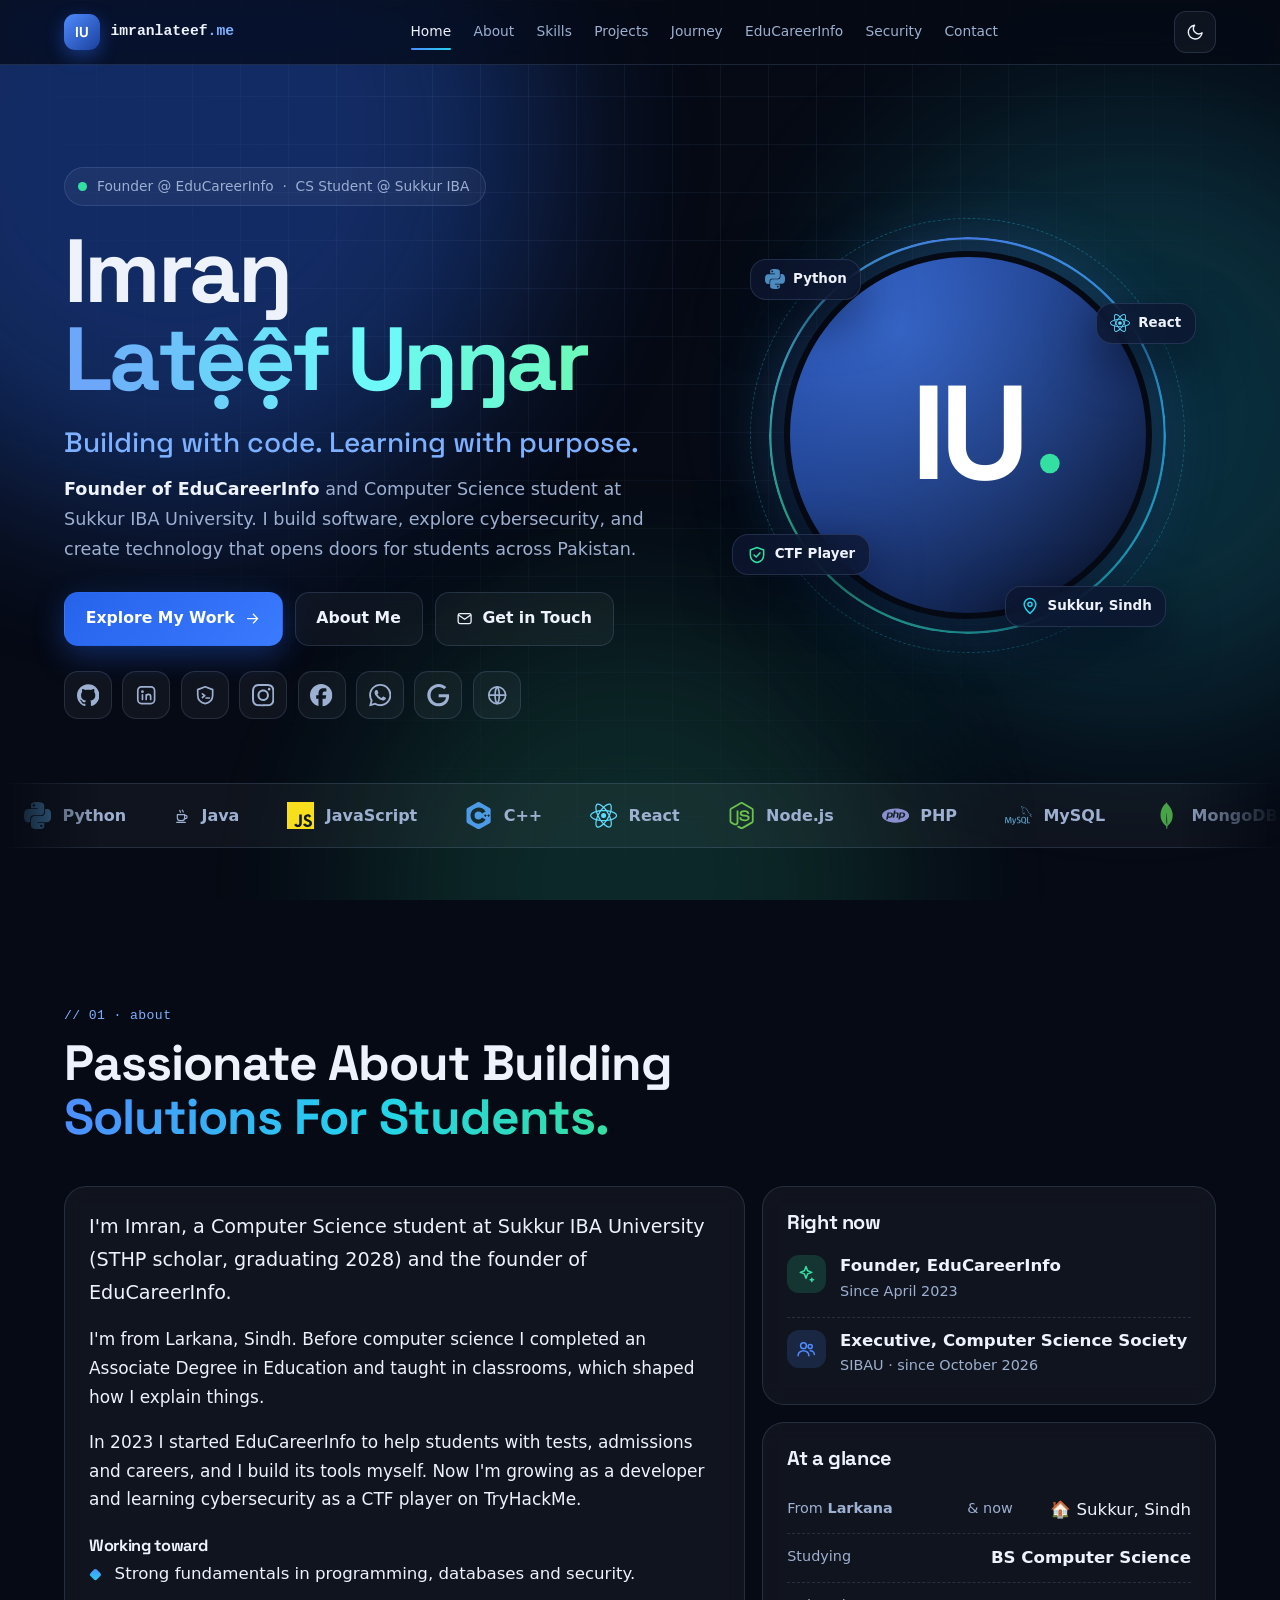
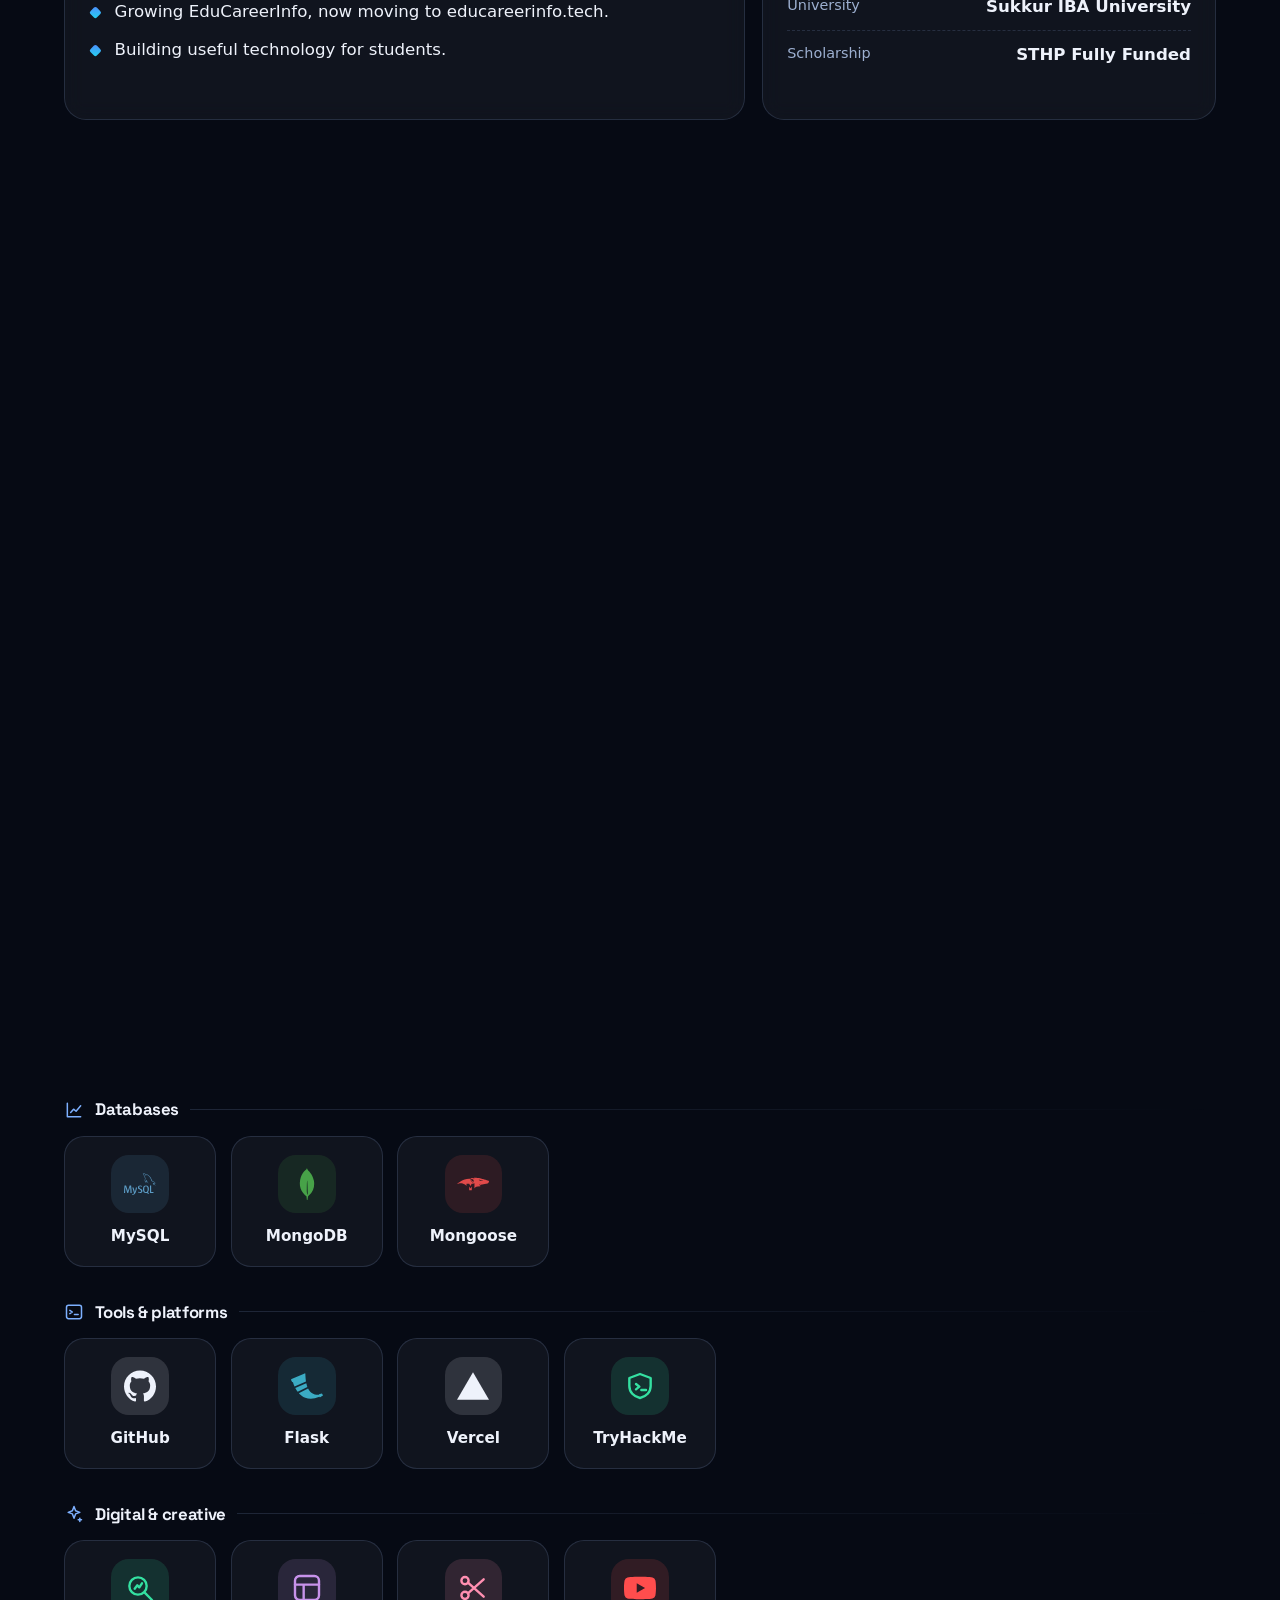
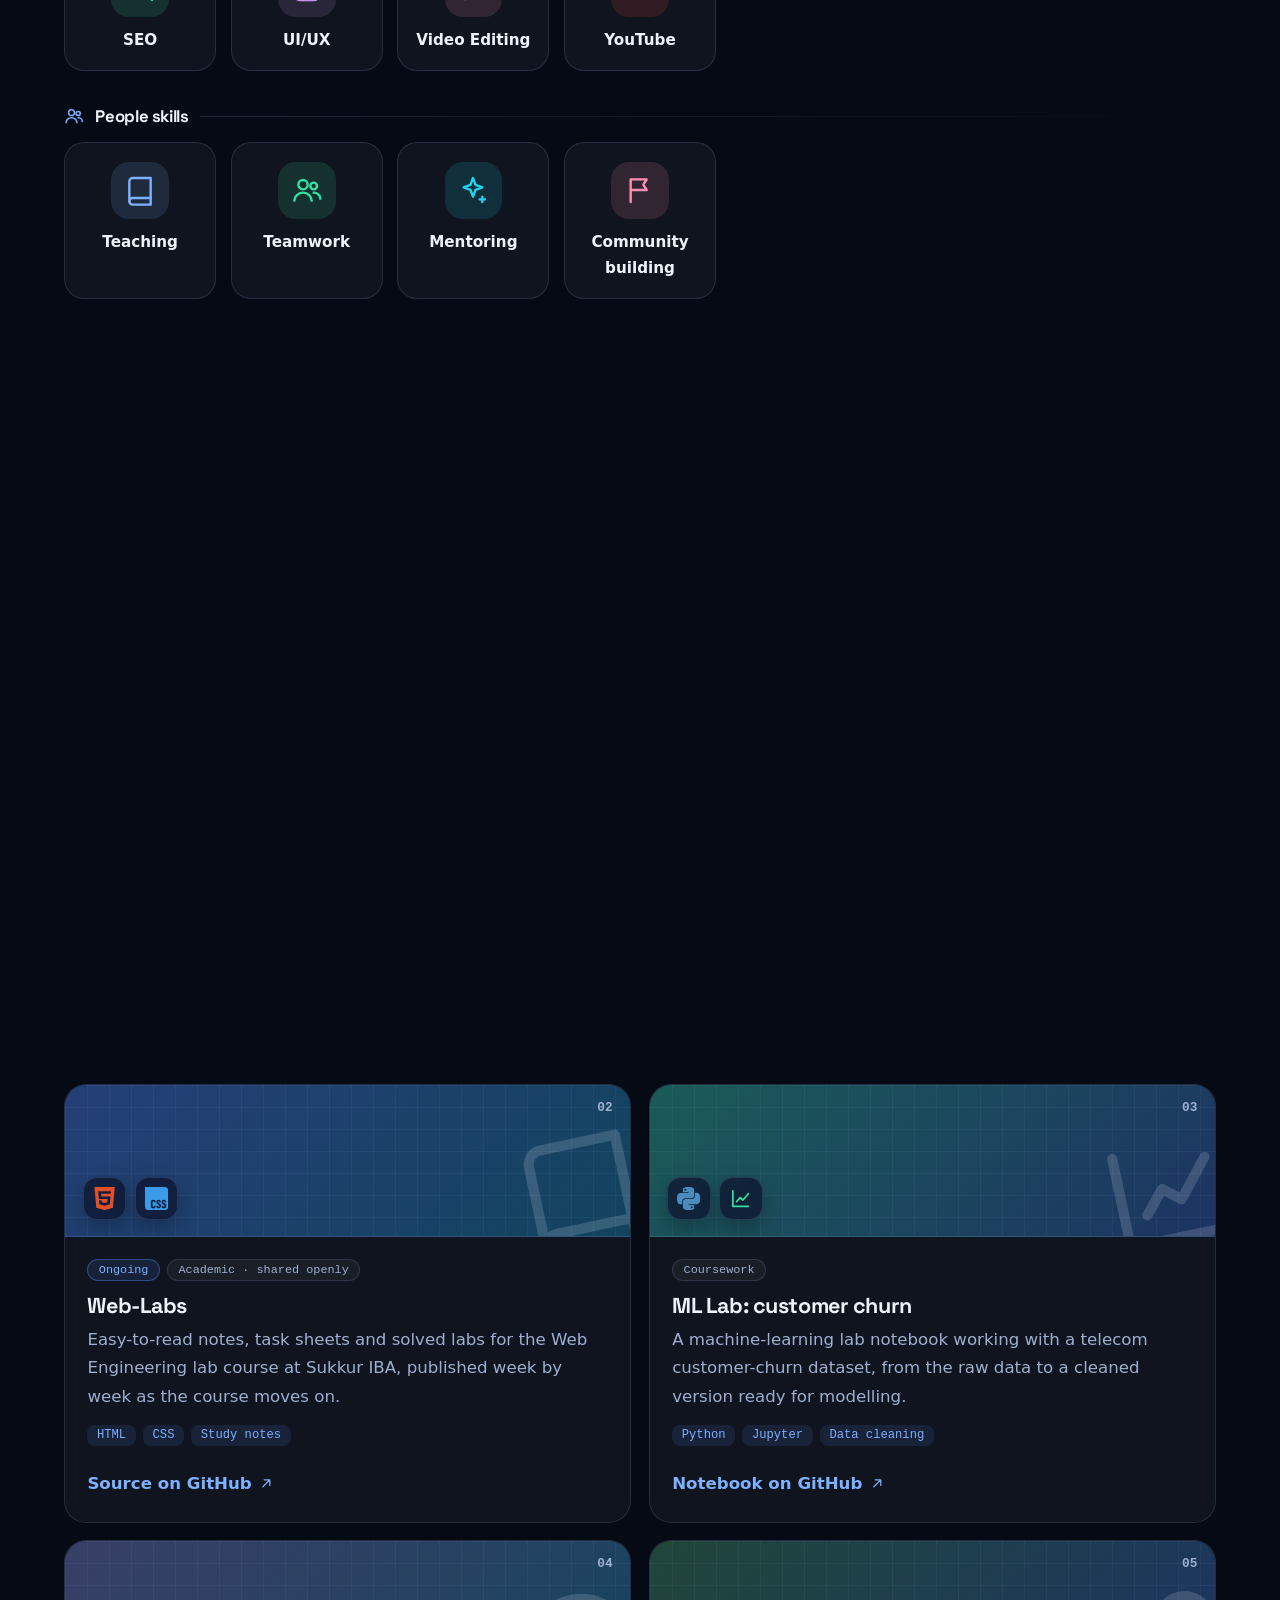
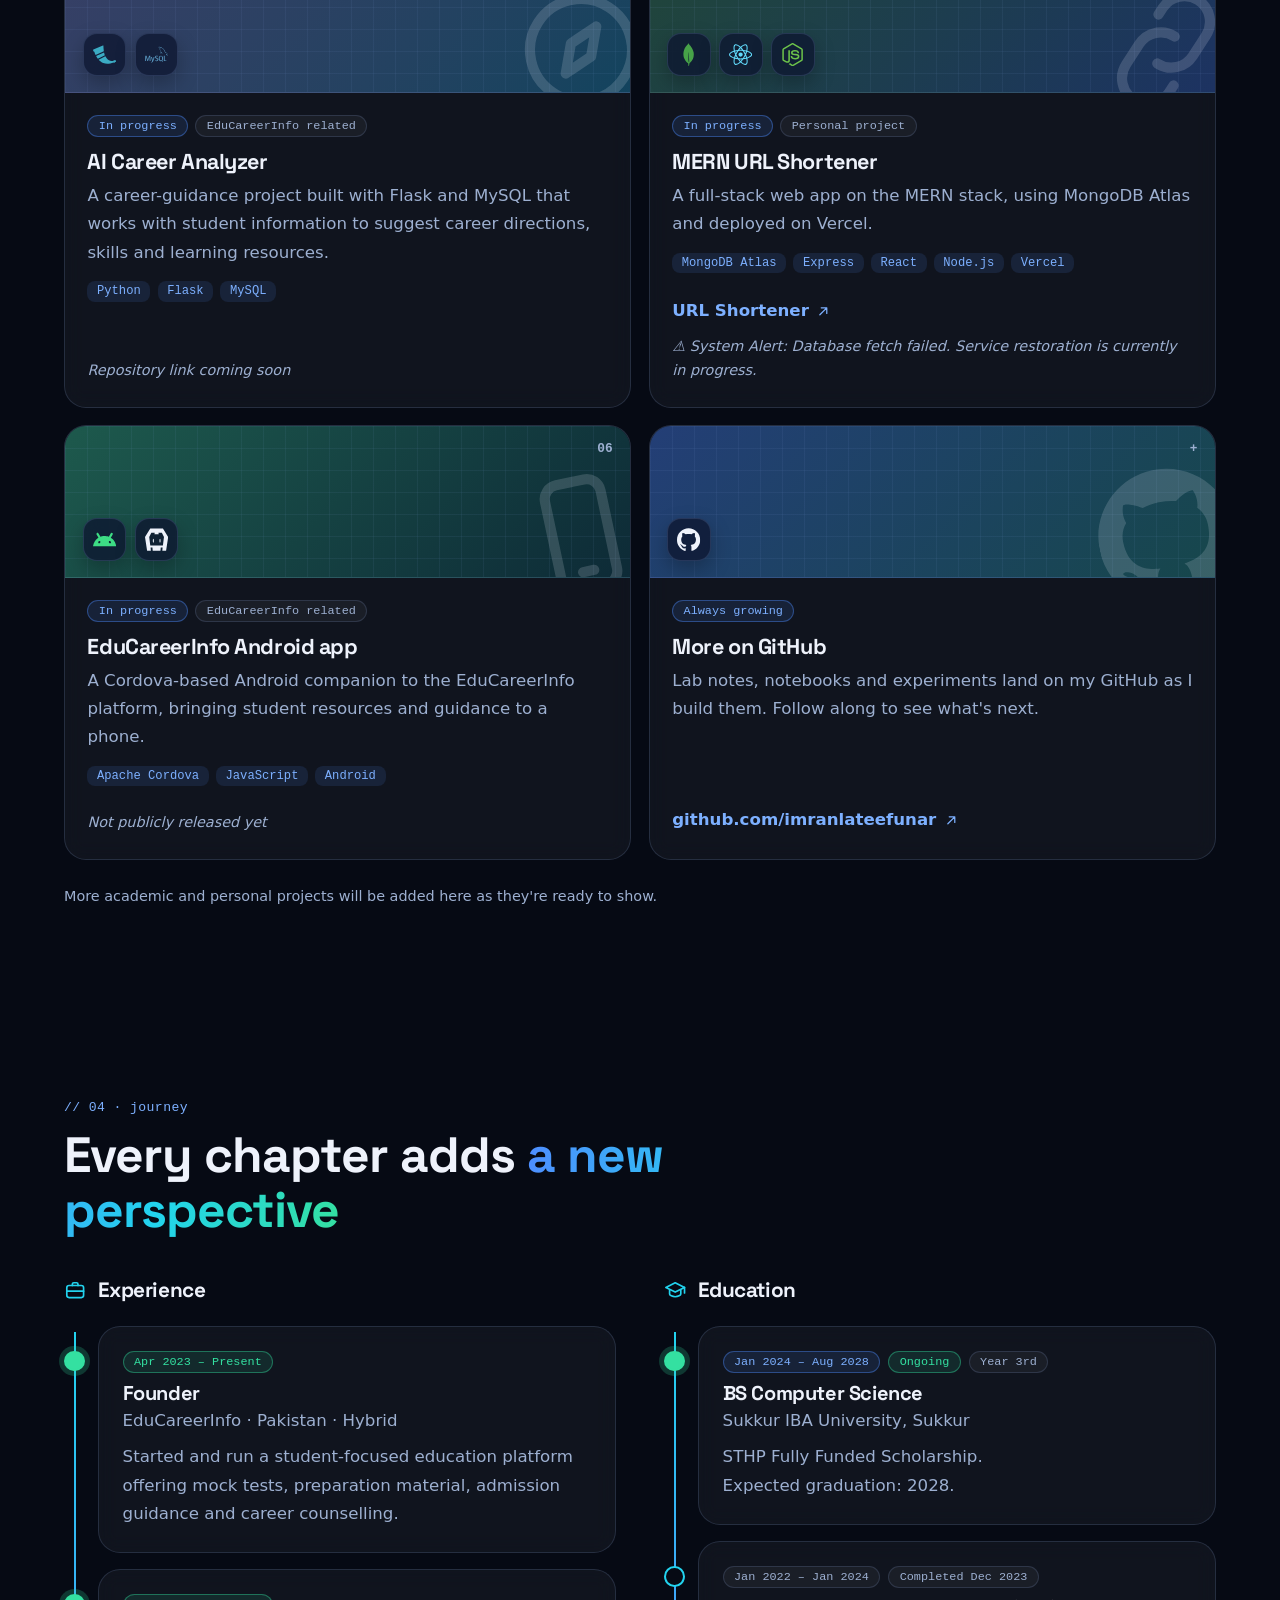
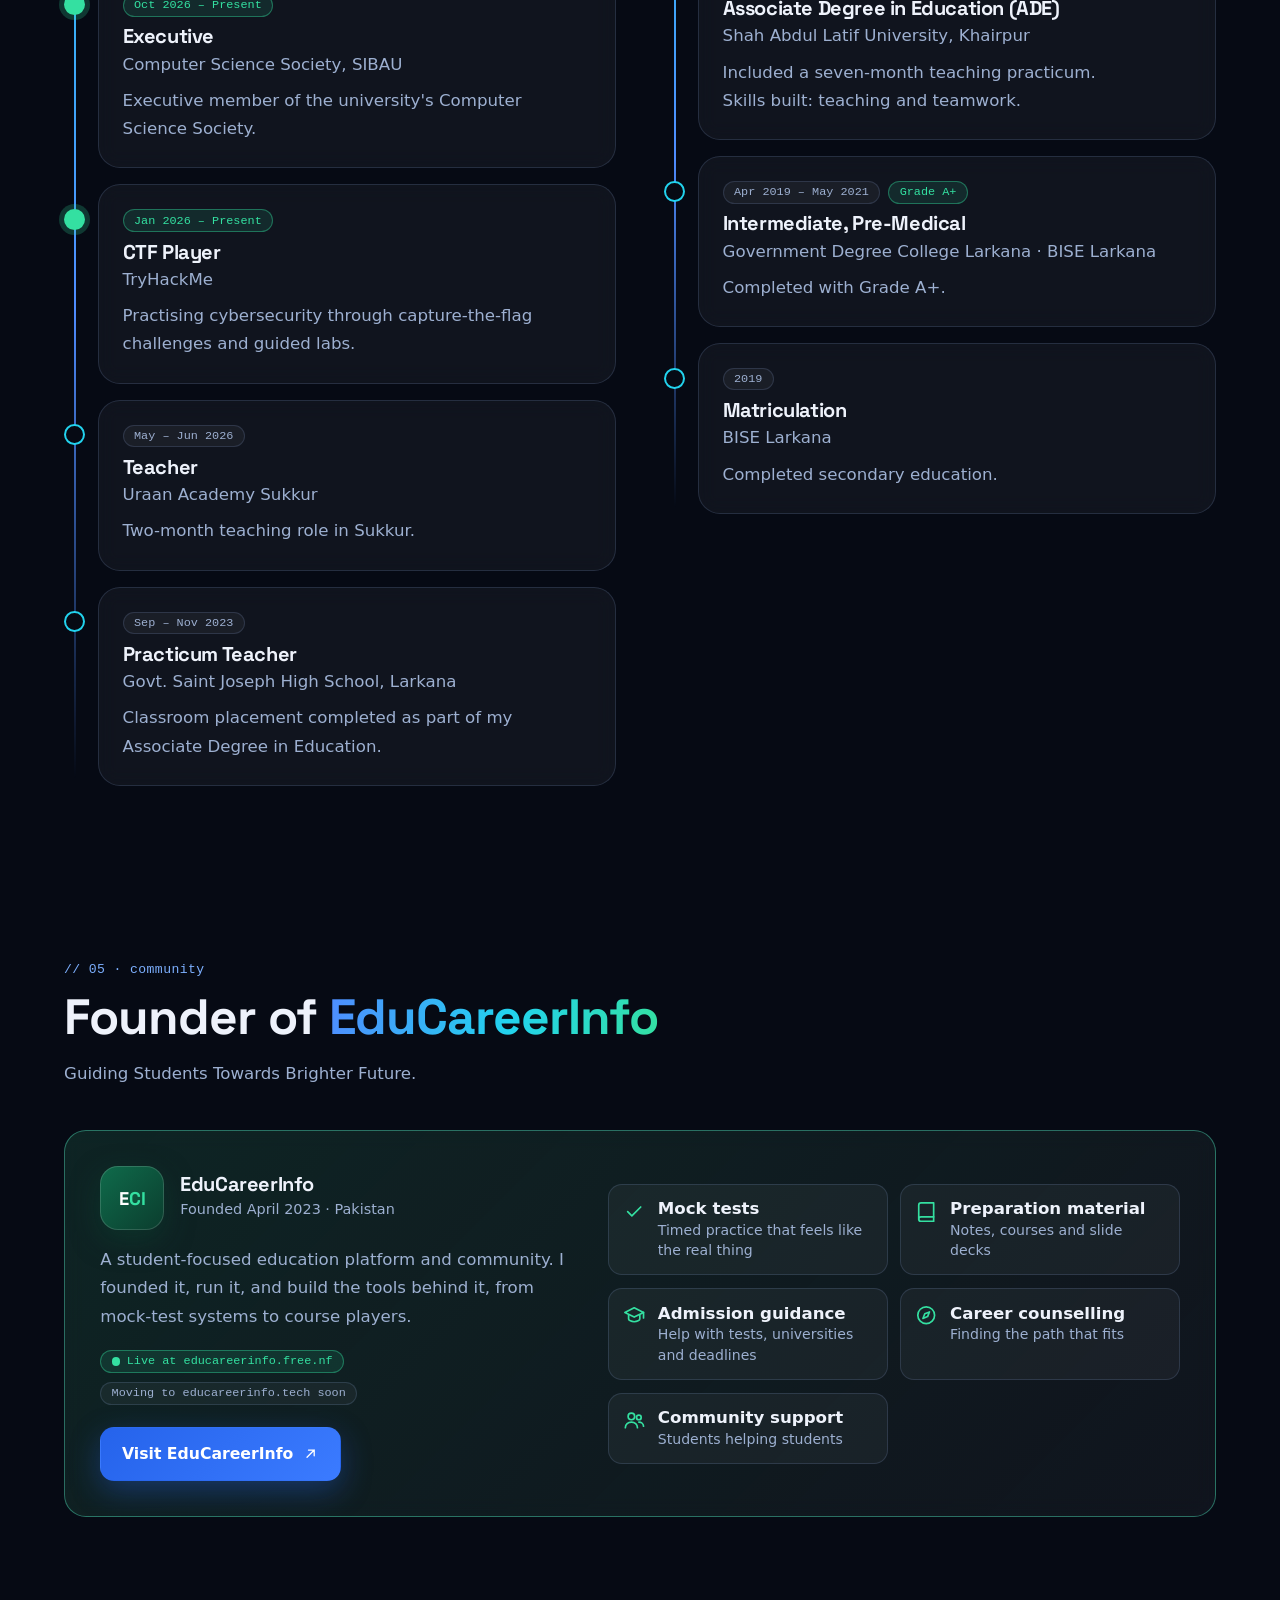
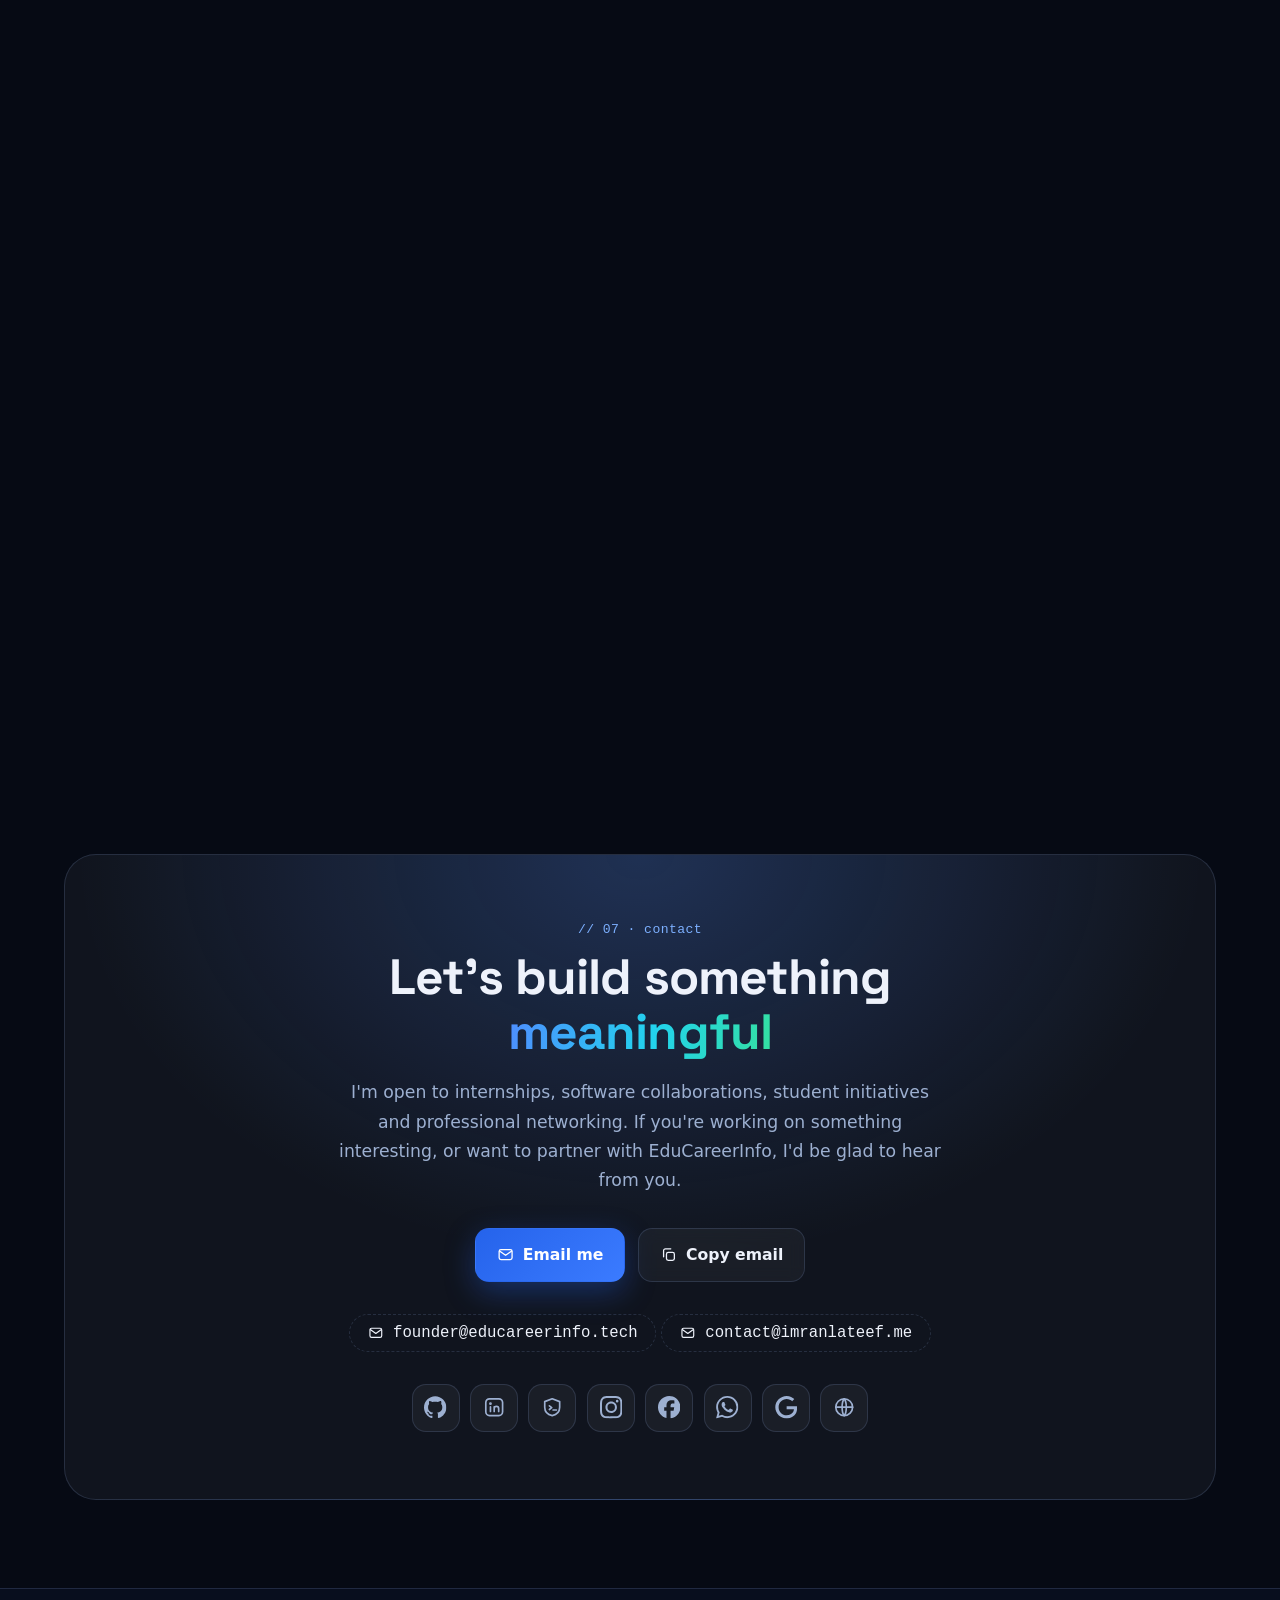
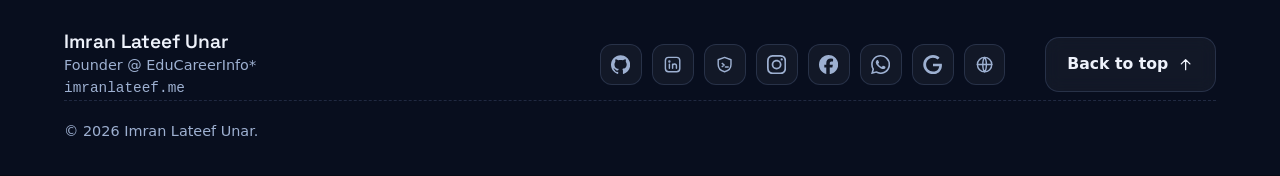
==== commit 752de273: "Update title in index.html" ====
--- a/index.html
+++ b/index.html
@@ -3,7 +3,7 @@
 <head>
 <meta charset="utf-8">
 <meta name="viewport" content="width=device-width, initial-scale=1">
-<title>Imran Lateef Unar | Founder of EduCareerInfo &amp; Computer Science Student</title>
+<title>Imran Lateef | Founder of EduCareerInfo</title>
 <meta name="description" content="Imran Lateef Unar is the founder of EduCareerInfo and a BS Computer Science student at Sukkur IBA University, building software, exploring cybersecurity and creating education technology from Sindh, Pakistan.">
 <meta name="author" content="Imran Lateef Unar">
 <meta name="theme-color" content="#060a14">
